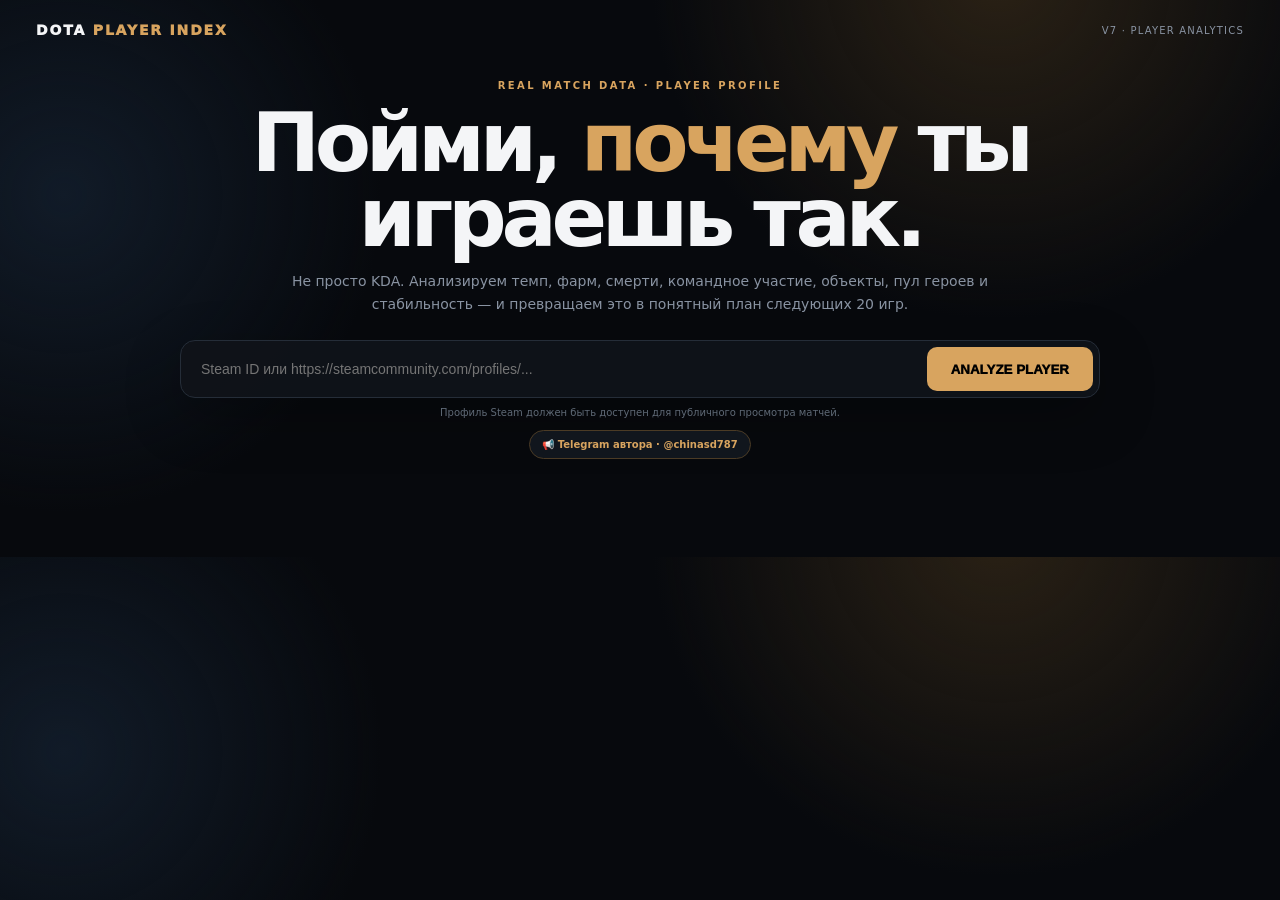
==== index.html @ c7609be4 "Dota Player Index V9" ====
<!doctype html>
<html lang="ru">
<head>
<meta charset="utf-8"><meta name="viewport" content="width=device-width,initial-scale=1">
<title>Dota Player Index — V8</title>
<style>
:root{--bg:#07090d;--panel:#0f1319;--panel2:#151a22;--line:#252d38;--txt:#f4f5f7;--mut:#8993a2;--gold:#d8a45f;--gold2:#8e6a3d;--green:#67d39a;--red:#ef7777;--blue:#7ca7ff;--shadow:0 18px 55px rgba(0,0,0,.28)}
*{box-sizing:border-box}html{scroll-behavior:smooth}body{margin:0;background:radial-gradient(circle at 78% -5%,#2a2115 0,transparent 30%),radial-gradient(circle at 5% 35%,#111b28 0,transparent 25%),var(--bg);color:var(--txt);font:14px Inter,system-ui,-apple-system,Segoe UI,sans-serif}.wrap{max-width:1240px;margin:auto;padding:22px 16px 70px}
header{display:flex;justify-content:space-between;align-items:center;margin-bottom:42px}.logo{font-weight:950;letter-spacing:.13em}.logo span{color:var(--gold)}.topnote{font-size:10px;color:var(--mut);letter-spacing:.12em}
.hero{text-align:center;max-width:920px;margin:0 auto 28px}.ey{color:var(--gold);font-size:10px;font-weight:900;letter-spacing:.24em}.hero h1{font-size:clamp(42px,7vw,82px);line-height:.92;letter-spacing:-.065em;margin:14px 0}.hero p{color:var(--mut);line-height:1.65;max-width:700px;margin:0 auto 24px}.search{display:flex;background:rgba(15,19,25,.94);border:1px solid var(--line);padding:6px;border-radius:15px;box-shadow:var(--shadow)}.search input{flex:1;background:transparent;border:0;outline:0;color:#fff;padding:14px;font-size:14px}.search button{background:var(--gold);border:0;border-radius:10px;font-weight:950;padding:0 24px;cursor:pointer}.hint{text-align:center;color:#5f6976;font-size:10px;margin-top:9px}
#dash{display:none}.profile{display:flex;justify-content:space-between;gap:20px;align-items:flex-end;margin:35px 0 15px}.identity{display:flex;align-items:center;gap:14px}.avatar{width:78px;height:78px;border-radius:16px;object-fit:cover;background:var(--panel2);border:1px solid var(--line)}.name{font-size:34px;font-weight:950;letter-spacing:-.04em}.mut{color:var(--mut)}.profile-side{display:flex;align-items:flex-end;gap:10px}.rankbox,.archbox{background:rgba(15,19,25,.94);border:1px solid var(--line);border-radius:13px;padding:9px 12px}.rankbox{display:flex;align-items:center;gap:9px}.rankIcon{width:44px;height:44px;object-fit:contain}.rankbox small,.archbox small{display:block;color:var(--mut);font-size:9px;letter-spacing:.13em}.rankbox b,.archbox b{display:block;margin-top:3px}.archbox b{color:var(--gold)}
.nav{display:flex;gap:7px;overflow:auto;padding:4px 0 15px;position:sticky;top:0;z-index:10;background:linear-gradient(var(--bg) 70%,transparent)}.nav button{white-space:nowrap;background:var(--panel);border:1px solid var(--line);color:#cbd1d9;border-radius:9px;padding:8px 12px;cursor:pointer}.nav button:hover{border-color:#55462f;color:#fff}
.grid{display:grid;grid-template-columns:1.45fr .85fr;gap:14px}.grid2{display:grid;grid-template-columns:1fr 1fr;gap:14px}.card{background:linear-gradient(145deg,var(--panel),#0b0e13);border:1px solid var(--line);border-radius:15px;padding:19px;box-shadow:0 7px 30px rgba(0,0,0,.12)}.card h2{font-size:13px;margin:0 0 14px;letter-spacing:.03em}.section{margin-top:14px}.pill{display:inline-block;color:var(--gold);background:#211c15;border:1px solid #3a3021;border-radius:99px;padding:6px 9px;font-size:9px;letter-spacing:.12em;margin-bottom:10px}.text{color:#cbd1d9;line-height:1.65;font-size:13px}
.metrics{display:grid;grid-template-columns:1fr 1fr;gap:9px}.metric{background:var(--panel2);border:1px solid #202733;border-radius:11px;padding:12px}.metricExplain{margin-top:8px;padding:8px 9px;background:#0d1218;border:1px solid #202733;border-radius:9px;font-size:9px;color:#aeb7c3;line-height:1.5}.metricExplain b{color:#e6b86a}.metricCompare{margin-top:9px;display:grid;grid-template-columns:repeat(3,1fr);gap:5px}.cmp{background:#10151c;border:1px solid #202733;border-radius:8px;padding:6px 5px;text-align:center}.cmp small{display:block;color:#6f7987;font-size:8px}.cmp b{display:block;font-size:10px;margin-top:2px}.cmp .up{color:var(--green)}.cmp .down{color:var(--red)}.cmp .flat{color:#cbd1d9}.metricHint{font-size:8px;color:#68717e;margin-top:6px;line-height:1.4}.row{display:flex;justify-content:space-between;gap:10px}.score{font-size:20px;font-weight:850}.label{font-size:11px}.bar{height:5px;background:#29313b;margin-top:9px;border-radius:9px;overflow:hidden}.fill{height:100%;background:linear-gradient(90deg,#755a35,var(--gold));border-radius:9px}.delta{font-size:9px;margin-top:6px;color:var(--mut)}
.bigindex{display:flex;align-items:center;gap:18px}.ring{width:112px;height:112px;border-radius:50%;display:grid;place-items:center;background:conic-gradient(var(--gold) var(--deg),#252d37 0)}.ring:after{content:"";width:84px;height:84px;background:var(--panel);border-radius:50%;position:absolute}.ring b{position:relative;z-index:1;font-size:29px}.indexcopy{flex:1}.indexcopy b{font-size:17px}.sub{color:var(--mut);font-size:11px;line-height:1.55;margin-top:5px}
.statline{display:flex;justify-content:space-between;padding:10px 0;border-bottom:1px solid var(--line)}.statline:last-child{border:0}.good{color:var(--green)}.bad{color:var(--red)}
.rec{display:flex;gap:11px;padding:12px 0;border-bottom:1px solid var(--line)}.rec:last-child{border:0}.num{width:25px;height:25px;flex:none;background:#252c35;border-radius:50%;display:grid;place-items:center;color:var(--gold);font-weight:900;font-size:11px}.rec b{font-size:12px}.rec p{margin:4px 0 0;color:var(--mut);font-size:11px;line-height:1.5}.goal{background:#121b18;border:1px solid #234032;border-radius:10px;padding:10px;color:#b8e6cb;font-size:11px;line-height:1.5}
.heroes{display:grid;grid-template-columns:repeat(3,1fr);gap:9px}.heroCard{display:flex;gap:10px;align-items:center}.heroPortrait{width:42px;height:42px;border-radius:8px;object-fit:cover;background:#0c1015;border:1px solid var(--line);flex:none}.heroCard .heroBody{min-width:0;flex:1}.heroCard{background:var(--panel2);border:1px solid var(--line);border-radius:11px;padding:11px}.heroTop{display:flex;justify-content:space-between;gap:8px}.heroCard b{font-size:12px}.heroCard p{margin:5px 0 0;color:var(--mut);font-size:10px}.tag{font-size:8px;color:var(--gold);border:1px solid #4b3b25;border-radius:99px;padding:3px 5px}
.bars{height:145px;display:flex;align-items:end;gap:5px}.b{flex:1;text-align:center}.b i{display:block;max-width:34px;margin:auto;border-radius:4px 4px 0 0}.b span{font-size:8px;color:#68717e}.wl{font-size:11px;color:var(--mut);margin-bottom:8px}.legend{display:flex;gap:12px;font-size:9px;color:var(--mut)}.dot{display:inline-block;width:7px;height:7px;border-radius:50%;margin-right:4px}.win{background:var(--green)}.loss{background:var(--red)}
.tablewrap{overflow:auto}.table{width:100%;border-collapse:collapse;font-size:11px}.table th,.table td{padding:10px 8px;border-bottom:1px solid var(--line);text-align:left;white-space:nowrap}.table th{color:var(--mut);font-size:9px;letter-spacing:.08em}.minihero{width:34px;height:34px;border-radius:7px;object-fit:cover;vertical-align:middle;margin-right:7px;border:1px solid var(--line);background:#0c1015}.resultW{color:var(--green);font-weight:800}.resultL{color:var(--red);font-weight:800}
.timeline{display:flex;gap:9px;overflow:auto;padding-bottom:5px}.snapshot{min-width:180px;background:var(--panel2);border:1px solid var(--line);border-radius:11px;padding:11px}.snapshot b{font-size:13px}.snapshot p{margin:5px 0;color:var(--mut);font-size:10px}.share{display:flex;gap:9px;flex-wrap:wrap}.share button{background:var(--panel2);border:1px solid var(--line);color:#fff;border-radius:9px;padding:10px 13px;cursor:pointer}.status{text-align:center;color:var(--mut);padding:22px}.error{color:var(--red)}.potential{display:flex;align-items:center;justify-content:space-between;gap:15px;background:linear-gradient(135deg,#17140f,#11151b);border:1px solid #3a3021;border-radius:12px;padding:14px}.potential b{font-size:20px}.potential .potMain{color:var(--gold)}.potential p{margin:4px 0 0;color:var(--mut);font-size:10px;line-height:1.45}.rolebadge{display:inline-flex;align-items:center;gap:6px;margin-top:8px;padding:5px 8px;border:1px solid var(--line);border-radius:999px;background:#11161d;color:#cbd1d9;font-size:9px}.rolebadge b{color:var(--gold)}.percentile{font-size:9px;color:#9aa4b2;margin-top:4px}.metricCompare .cmp{min-height:38px}.axisWhy{margin-top:7px;font-size:9px;color:#778290;line-height:1.45}.potentialGrid{display:grid;grid-template-columns:1.2fr .8fr;gap:10px}.nextlevel{background:var(--panel2);border:1px solid var(--line);border-radius:12px;padding:14px}.nextlevel h3{margin:0 0 8px;font-size:11px}.nextlevel .nl{display:flex;justify-content:space-between;padding:6px 0;border-bottom:1px solid #202733;font-size:10px}.nextlevel .nl:last-child{border-bottom:0}.confidenceBox{display:flex;align-items:center;gap:8px;margin-top:8px}.confidenceBar{height:5px;flex:1;background:#29313b;border-radius:8px;overflow:hidden}.confidenceBar i{display:block;height:100%;background:var(--gold)}.telegramStart{display:inline-flex;margin-top:12px;color:var(--gold);text-decoration:none;font-size:10px;font-weight:800;padding:8px 12px;border:1px solid #4b3b25;border-radius:999px;background:#11161d}.telegramStart:hover{text-decoration:underline}.roleSwitch{display:flex;gap:6px;flex-wrap:wrap;margin-top:8px}.roleSwitch button{background:#11161d;border:1px solid var(--line);color:#9aa4b2;border-radius:999px;padding:5px 9px;font-size:9px;cursor:pointer}.roleSwitch button.active{color:var(--gold);border-color:#6b532e}.heroMode{display:flex;gap:6px;flex-wrap:wrap;margin-top:9px}.heroMode button{background:#11161d;border:1px solid var(--line);color:#9aa4b2;border-radius:999px;padding:6px 10px;font-size:9px;cursor:pointer}.heroMode button.active{color:var(--gold);border-color:#6b532e}.creator{text-align:center;margin:28px 0 0;color:#626d7b;font-size:10px}.creator a{color:var(--gold);text-decoration:none}.creator a:hover{text-decoration:underline}.note{font-size:9px;color:#66717e;line-height:1.55;margin-top:10px}.source{font-size:9px;color:#5d6875}.hidden{display:none!important}@media(max-width:700px){.potentialGrid{grid-template-columns:1fr}}
@media(max-width:900px){.grid,.grid2{grid-template-columns:1fr}.profile{align-items:flex-start;flex-direction:column}.profile-side{align-items:flex-start}.archbox{margin-top:0}}@media(max-width:560px){.metrics{grid-template-columns:1fr}.heroes{grid-template-columns:1fr 1fr}.search{flex-direction:column}.search button{height:45px}.name{font-size:27px}.avatar{width:64px;height:64px}.profile-side{width:100%;flex-wrap:wrap}.rankbox,.archbox{flex:1}.nav{position:relative}}
</style>
</head>
<body>
<div class="wrap">
<header><div class="logo">DOTA <span>PLAYER INDEX</span></div><div class="topnote">V7 · PLAYER ANALYTICS</div></header>
<section class="hero" id="landing"><div class="ey">REAL MATCH DATA · PLAYER PROFILE</div><h1>Пойми, <span style="color:var(--gold)">почему</span> ты играешь так.</h1><p>Не просто KDA. Анализируем темп, фарм, смерти, командное участие, объекты, пул героев и стабильность — и превращаем это в понятный план следующих 20 игр.</p><div class="search"><input id="steamInput" placeholder="Steam ID или https://steamcommunity.com/profiles/..." autocomplete="off"><button id="analyze">ANALYZE PLAYER</button></div><div class="hint">Профиль Steam должен быть доступен для публичного просмотра матчей.</div><a class="telegramStart" href="https://t.me/chinasd787" target="_blank" rel="noopener">📢 Telegram автора · @chinasd787</a></section>
<div id="status" class="status hidden"></div>
<section id="dash">
<div class="profile"><div class="identity"><img id="avatar" class="avatar"><div><div id="name" class="name">—</div><div id="meta" class="mut">—</div><div id="roleBadge" class="rolebadge"></div><div id="roleSwitch" class="roleSwitch hidden"></div></div></div><div class="profile-side"><div class="rankbox"><img id="rankIcon" class="rankIcon"><div><small>RANK</small><b id="rankName">—</b></div></div><div class="archbox"><small>АРХЕТИП</small><b id="arch">—</b></div></div></div>
<div class="nav"><button data-go="overview">Обзор</button><button data-go="performance">Показатели</button><button data-go="heroes">Герои</button><button data-go="matches">Матчи</button><button data-go="training">Тренировка</button><button data-go="history">История</button><button data-go="share">Share card</button></div>
<div id="overview" class="section grid"><div class="card"><h2>PLAYER INDEX</h2><div class="bigindex"><div id="ring" class="ring" style="--deg:0deg"><b id="indexScore">—</b></div><div class="indexcopy"><b id="indexTitle">Анализируем профиль…</b><div id="indexSub" class="sub">—</div></div></div><div class="note">Player Index — наш аналитический индекс, а не официальный MMR. Он рассчитывается из наблюдаемых игровых показателей и уверенности выборки.</div></div><div class="card"><h2>ГЛАВНЫЙ ВЫВОД</h2><div id="mainInsight" class="text">—</div><div class="goal" id="goal" style="margin-top:12px">—</div></div></div>
<div class="section card"><h2>ПОЧЕМУ ТЫ ПРОИГРЫВАЕШЬ</h2><div id="lossAnalysis" class="text">—</div><div class="note">Это поиск повторяющихся различий между твоими победами и поражениями по доступным данным матчей. Это не доказательство причины поражения.</div></div><div class="section grid2"><div class="card"><h2>СИЛЬНЫЕ СТОРОНЫ</h2><div id="strengths" class="text">—</div></div><div class="card"><h2>ЗОНЫ РОСТА</h2><div id="weaknesses" class="text">—</div></div></div>
<div id="performance" class="section card">
<h2>PLAYER INDEX · 10 ОСЕЙ</h2>
<div id="metrics" class="metrics"></div>
<div class="note">Сравнение ниже показывает ориентир относительно выборки игроков: <b>текущий ранг</b>, <b>на один ранг выше</b> и <b>на два ранга выше</b>. Это модельная benchmark-оценка, а не официальная статистика Valve. Мы не выдаём её за точный процентиль, пока не накоплена собственная большая база матчей.</div>
</div>
<div class="section card">
<h2>ПОТЕНЦИАЛ РОСТА РЕЙТИНГА</h2>
<div class="potentialGrid">
<div id="potential" class="potential"><div><b id="potentialLevel" class="potMain">—</b><p id="potentialText">—</p><div class="confidenceBox"><span class="source">уверенность</span><div class="confidenceBar"><i id="potentialConfidence" style="width:0%"></i></div><span id="potentialConfidenceText" class="source">—</span></div></div><div id="potentialDelta" class="score">—</div></div>
<div id="nextLevel" class="nextlevel"><h3>ЧТО НУЖНО ДО СЛЕДУЮЩЕГО УРОВНЯ</h3><div id="nextLevelRows"></div></div>
</div>
<div class="note">Это не прогноз будущего MMR. Это оценка запаса для улучшения по текущим игровым ошибкам: что может измениться, если закрыть главные зоны роста.</div>
</div>
<div class="section grid2"><div class="card"><h2>ПОСЛЕДНИЕ 10 ИГР</h2><div id="wltext" class="wl">—</div><div id="results" class="bars"></div><div class="legend"><span><i class="dot win"></i>WIN</span><span><i class="dot loss"></i>LOSS</span></div></div><div class="card"><h2>ФОРМА</h2><div id="formStats"></div></div></div>
<div id="heroes" class="section card"><h2>ГЕРОИ · ПУЛ И СТИЛЬ</h2><div id="heroCards" class="heroes"></div><div class="card" style="margin-top:12px;background:#11161d"><h3 style="margin:0 0 6px;font-size:13px">🔥 ГЕРОИ ДЛЯ ТВОЕЙ РОЛИ В ЭТОМ ПАТЧЕ</h3><div id="patchInfo" class="note">Загрузка текущей статистики…</div><div class="heroMode"><button id="heroModeMeta" class="active">🔥 Мета</button><button id="heroModeMine">🎮 Мои герои</button></div><div id="recommendedHeroes" class="heroes" style="margin-top:10px"></div></div><div class="note">Hero score учитывает количество игр, winrate и объём выборки. 1–2 игры не объявляются «лучшим героем».</div></div>
<div id="realBenchmark" class="section card"><h2>📊 РЕАЛЬНЫЙ BENCHMARK · OPEN DOTA</h2><div id="benchmarkStatus" class="note">Загрузка hero-specific benchmark…</div><div id="benchmarkCards" class="metrics" style="margin-top:10px"></div><div class="note">Здесь используются реальные percentile-данные OpenDota для конкретных героев. Это не общий percentile игрока по рангу: OpenDota публикует benchmark по герою, поэтому мы не смешиваем эти данные с модельным benchmark осей.</div></div>
<div id="matches" class="section card"><h2>ПОСЛЕДНИЕ МАТЧИ</h2><div class="tablewrap"><table class="table"><thead><tr><th>РЕЗУЛЬТАТ</th><th>ГЕРОЙ</th><th>K/D/A</th><th>GPM</th><th>XPM</th><th>LH</th><th>DMG</th><th>ВРЕМЯ</th></tr></thead><tbody id="matchRows"></tbody></table></div></div>
<div id="training" class="section grid2"><div class="card"><h2>ЧТО ТРЕНИРОВАТЬ · СЛЕДУЮЩИЕ 20 ИГР</h2><div id="recs"></div></div><div class="card"><h2>20-GAME MISSION</h2><div id="mission" class="text">—</div><div class="goal" id="missionGoal" style="margin-top:12px">—</div></div></div>
<div id="history" class="section card"><h2>ИСТОРИЯ АНАЛИЗОВ НА ЭТОМ УСТРОЙСТВЕ</h2><div id="timeline" class="timeline"></div><div class="note">История хранится локально в браузере. Это MVP-версия прогресса; полноценная синхронизация между устройствами появится после подключения backend.</div></div>
<div id="share" class="section card"><h2>SHARE CARD</h2><div id="shareText" class="text">—</div><div class="share"><button id="copyBtn">Скопировать результат</button><button id="copyLinkBtn">Скопировать ссылку</button></div></div>
<div class="note" style="margin-top:18px">Источник игровых данных: OpenDota API. API предоставляет профиль игрока, матчи, героев, totals, win/loss, rankings, peers и другие аналитические endpoints. citeturn0search0turn0search4</div>
</section>
</div>
<script>
const API='https://api.opendota.com/api';
const $=id=>document.getElementById(id);
let STATE=null;
const esc=s=>String(s??'').replace(/[&<>"']/g,m=>({'&':'&amp;','<':'&lt;','>':'&gt;','"':'&quot;',"'":'&#039;'}[m]));
function idOf(input){const raw=String(input||'').trim();if(!raw)throw Error('Вставь Steam ID или ссылку на Steam-профиль.');const pm=raw.match(/steamcommunity\.com\/profiles\/(\d+)/i);const vm=raw.match(/steamcommunity\.com\/id\/([^/?#]+)/i);let v=pm?.[1]||raw.match(/(?:^|\D)(7656119\d{10})(?:\D|$)/)?.[1];if(!v&&vm)throw Error('Ссылки /id/username пока не резолвятся. Используй /profiles/7656119...');if(!v){const d=raw.replace(/\D/g,'');if(!d)throw Error('Steam ID не найден.');v=d}let n=BigInt(v),base=76561197960265728n;if(n>=base)n-=base;if(n<=0n||n>4294967295n)throw Error('Некорректный Steam ID.');return Number(n)}
async function get(path){const r=await fetch(API+path);if(!r.ok)throw Error('OpenDota HTTP '+r.status);return r.json()}
function isWin(m){return (Number(m.player_slot||0)<128)===Boolean(m.radiant_win)}
function rankInfo(t){
 const n=Number(t||0);if(!n)return {name:'Не определён',icon:''};
 const medal=Math.min(8,Math.floor(n/10)),stars=n%10;
 const names=['','Herald','Guardian','Crusader','Archon','Legend','Ancient','Divine','Immortal'];
 const name=(names[medal]||'Unknown')+(medal<8&&stars?' '+stars:'');
 const palette=['#666','#8e8e8e','#4aa3df','#8d69d1','#e0a34a','#b8b8b8','#75a6d6','#d86b45','#f0c66d'];
 const c=palette[medal]||'#d8a45f';
 const svg=`<svg xmlns="http://www.w3.org/2000/svg" viewBox="0 0 80 80"><defs><linearGradient id="g" x1="0" y1="0" x2="1" y2="1"><stop stop-color="${c}"/><stop offset="1" stop-color="#222"/></linearGradient></defs><path d="M40 4 69 16v25c0 18-12 29-29 35C23 70 11 59 11 41V16L40 4Z" fill="url(#g)" stroke="#eee" stroke-opacity=".28" stroke-width="2"/><path d="M40 15 58 23v17c0 11-7 19-18 24-11-5-18-13-18-24V23l18-8Z" fill="#111923" fill-opacity=".55"/><path d="M28 35h24M40 23v25" stroke="#fff" stroke-opacity=".55" stroke-width="3" stroke-linecap="round"/></svg>`;
 return {name,icon:'data:image/svg+xml;charset=UTF-8,'+encodeURIComponent(svg)};
}
const avg=(a,k)=>{const v=a.map(x=>Number(x[k])).filter(Number.isFinite);return v.length?v.reduce((s,x)=>s+x,0)/v.length:null};
const med=(a,k)=>{const v=a.map(x=>Number(x[k])).filter(Number.isFinite).sort((x,y)=>x-y);if(!v.length)return null;return v[Math.floor(v.length/2)]};
const clamp=(x,a=0,b=100)=>Math.max(a,Math.min(b,x));
function pctRank(v,lo,hi){if(v==null)return 50;return clamp((v-lo)/(hi-lo)*100)}
function dominantRole(m){
 const roles=m.map(x=>Number(x.lane_role)).filter(x=>x>=1&&x<=4);
 if(!roles.length)return {id:0,name:'Роль не определена'};
 const c={1:0,2:0,3:0,4:0};roles.forEach(x=>c[x]++);
 const id=Object.keys(c).sort((a,b)=>c[b]-c[a])[0];
 const names={1:'Carry / Safe lane',2:'Mid',3:'Offlane',4:'Support'};
 return {id:Number(id),name:names[id]||'Hybrid'};
}
function roleWeights(role){
 const w={
  1:{farming:1.35,economy:1.2,scaling:1.25,survival:1.05,mechanics:1.0,aggression:.85,teamfight:.85,map:.85,objectives:.95,consistency:1},
  2:{farming:1.05,economy:1.05,scaling:1, survival:1,mechanics:1.2,aggression:1.2,teamfight:1,map:1.15,objectives:1.05,consistency:1},
  3:{farming:.9,economy:.9,scaling:.85,survival:1.15,mechanics:1,aggression:1.05,teamfight:1.2,map:1.15,objectives:1.2,consistency:1},
  4:{farming:.65,economy:.7,scaling:.65,survival:1.0,mechanics:1.05,aggression:.95,teamfight:1.25,map:1.3,objectives:1.15,consistency:1.05}
 };
 return w[role]||w[1];
}
function metricData(m){
 const n=Math.max(1,m.length), role=dominantRole(m);
 const av=k=>avg(m,k), lh=av('last_hits'), g=av('gold_per_min'), x=av('xp_per_min');
 const k=av('kills'),d=av('deaths'),a=av('assists'),hd=av('hero_damage'),td=av('tower_damage'),tf=av('teamfight_participation');
 const obs=av('obs_placed'),sen=av('sen_placed'),dur=av('duration');
 const kda=clamp(((k+a)/(d+1))*18,0,100);
 const farming=clamp(pctRank(lh,50,420)*.42+pctRank(g,280,750)*.38+pctRank(x,300,850)*.20);
 const mechanics=clamp(pctRank(kda,15,55)*.45+pctRank(hd,5000,50000)*.35+pctRank(tf,0.25,.75)*.20);
 const survival=clamp(pctRank(1/(d+1),.08,.5)*.55+pctRank(g,280,750)*.10+pctRank(x,300,850)*.10+pctRank(tf,0.2,.75)*.25);
 const aggression=clamp(pctRank(k+a/2,2,18)*.55+pctRank(hd,5000,50000)*.25+pctRank(tf,.25,.8)*.20);
 const teamfight=clamp(pctRank(tf,.2,.8)*.55+pctRank(a,2,20)*.20+pctRank(hd,5000,50000)*.15+pctRank(k,1,12)*.10);
 const map=clamp(pctRank(a,2,20)*.28+pctRank(tf,.2,.8)*.22+pctRank(obs,0,12)*.18+pctRank(sen,0,8)*.12+pctRank(td,0,6000)*.20);
 const objectives=clamp(pctRank(td,500,8000)*.70+pctRank(tf,.2,.8)*.10+pctRank(a,4,18)*.20);
 const consistency=clamp(100-Math.min(55,std(m,'kills')*4)-Math.min(40,std(m,'deaths')*4)-Math.min(25,std(m,'gold_per_min')/25),0,100);
 const economy=clamp(pctRank(g,300,750)*.70+pctRank(x,350,850)*.30);
 const scaling=clamp(pctRank(lh,80,400)*.40+pctRank(x,350,850)*.25+pctRank(g,300,750)*.35);
 return {farming,mechanics,survival,aggression,teamfight,map,objectives,consistency,economy,scaling,kda,role,raw:{d,k,a,lh,g,x,hd,td,tf,obs,sen,dur,n}};
}
function std(a,k){const v=a.map(x=>Number(x[k])).filter(Number.isFinite);if(v.length<2)return 0;const av=v.reduce((s,x)=>s+x,0)/v.length;return Math.sqrt(v.reduce((s,x)=>s+(x-av)**2,0)/(v.length-1))}
function confidence(n){return n>=50?1:n>=30?.9:n>=20?.8:n>=10?.65:.45}
function analyze(m){
 const q=metricData(m),c=confidence(m.length),keys=['farming','mechanics','survival','aggression','teamfight','map','objectives','consistency','economy','scaling'];
 const weights=roleWeights(q.role.id);let sum=0,ws=0;
 for(const key of keys){sum+=q[key]*weights[key];ws+=weights[key]}
 const base=sum/ws,index=Math.round(clamp(base*.92+q.kda*.08));
 let arch='Hybrid Player';
 if(q.role.id===1&&q.farming>=72&&q.survival>=68&&q.scaling>=65)arch='Farming Carry';
 else if((q.role.id===2||q.role.id===3)&&q.aggression>=72&&q.teamfight>=65)arch='Tempo / Aggressive';
 else if(q.map>=68&&q.objectives>=65)arch='Map Controller';
 else if(q.teamfight>=73)arch='Teamfight Player';
 else if(q.survival>=78&&q.aggression<55)arch='Defensive Player';
 const sorted=[...keys].sort((a,b)=>q[b]-q[a]),weak=[...keys].sort((a,b)=>q[a]-q[b]);
 return {...q,index,arch,top:sorted.slice(0,3),low:weak.slice(0,4),confidence:c};
}
function heroNameMap(stats){const x={};for(const h of stats||[])x[h.id]=h.localized_name;return x}
function heroImageMap(stats){const x={};for(const h of stats||[]){let u=h.img||h.icon||'';if(u&&!/^https?:/i.test(u))u='https://cdn.cloudflare.steamstatic.com'+u;x[h.id]=u}return x}

function heroAnalysis(h){return (h||[]).map(x=>({...x,games:Number(x.games||0),wins:Number(x.win||0),wr:x.games?x.win/x.games*100:0,confidence:x.games>=30?'HIGH':x.games>=10?'MED':'LOW'})).sort((a,b)=>b.games-a.games)}
function formatMin(s){const n=Math.round((s||0)/60);return Math.floor(n/60)+':'+String(n%60).padStart(2,'0')}
function pct(v){return Number.isFinite(v)?v.toFixed(1)+'%':'—'}

const AXIS_LABELS={farming:'Фарм',mechanics:'Механика',survival:'Выживаемость',aggression:'Агрессия',teamfight:'Командные драки',map:'Влияние на карту',objectives:'Объекты',consistency:'Стабильность',economy:'Экономика',scaling:'Скейлинг'};
function rankMedal(t){const n=Number(t||0);return Math.max(1,Math.min(8,Math.floor(n/10)||1))}
function rankBandLabel(m){return m>=8?'Immortal':AXIS_LABELS[m]||(['','Herald','Guardian','Crusader','Archon','Legend','Ancient','Divine','Immortal'][m]||'Rank')}
function benchmarkForAxis(axis,q,rankTier){
 const r=rankMedal(rankTier), role=q.role?.id||1;
 const roleAdj={
  1:{farming:6,economy:5,scaling:6,survival:2,mechanics:0,aggression:-2,teamfight:-2,map:-1,objectives:0,consistency:1},
  2:{farming:1,economy:1,scaling:0,survival:0,mechanics:5,aggression:5,teamfight:2,map:4,objectives:2,consistency:1},
  3:{farming:-1,economy:-1,scaling:-2,survival:4,mechanics:1,aggression:2,teamfight:5,map:4,objectives:5,consistency:2},
  4:{farming:-5,economy:-5,scaling:-5,survival:1,mechanics:2,aggression:0,teamfight:6,map:7,objectives:5,consistency:3}
 }[role]||{};
 const base={farming:56,mechanics:55,survival:59,aggression:54,teamfight:57,map:55,objectives:54,consistency:61,economy:56,scaling:58}[axis]+(roleAdj[axis]||0);
 const slope={farming:4.1,mechanics:4.0,survival:3.5,aggression:3.7,teamfight:3.9,map:4.0,objectives:3.7,consistency:3.0,economy:3.9,scaling:3.8}[axis];
 const same=clamp(base+(r-1)*slope,25,92),higher1=clamp(same+slope*.95,25,97),higher2=clamp(higher1+slope*.82,25,99);
 return {same,higher1,higher2};
}
function percentileModel(v,b){return Math.round(clamp(50+(v-b)*3.2,2,98))}
function cmpText(v,b){const d=v-b;if(d>=8)return `<span class="up">+${Math.round(d)}</span>`;if(d<=-8)return `<span class="down">${Math.round(d)}</span>`;return `<span class="flat">${d>=0?'+':''}${Math.round(d)}</span>`}
function renderMetrics(q,rankTier){
 const explain={
  farming:['Фарм','Сколько ресурсов ты получаешь: крипы, GPM и XP.','Больше = быстрее получаешь золото и уровни.'],
  mechanics:['Механика','Насколько хорошо ты реализуешь героя: убийства, урон и участие в драках.','Больше = лучше реализуешь возможности героя.'],
  survival:['Выживаемость','Как часто ты сохраняешь жизнь и своё преимущество.','Больше = меньше лишних смертей.'],
  aggression:['Агрессия','Насколько активно ты создаёшь давление на врага.','Больше = чаще создаёшь опасные для соперника моменты.'],
  teamfight:['Командные драки','Насколько полезен ты в ключевых драках команды.','Больше = чаще влияешь на исход важных драк.'],
  map:['Влияние на карту','Насколько ты помогаешь команде за пределами своей линии.','Больше = больше полезных действий по карте.'],
  objectives:['Объекты','Насколько ты превращаешь преимущество в вышки и другие цели.','Больше = лучше конвертируешь драки в результат.'],
  consistency:['Стабильность','Насколько одинаково хорошо ты играешь от матча к матчу.','Больше = меньше сильных провалов.'],
  economy:['Экономика','Насколько эффективно ты превращаешь время в золото и XP.','Больше = быстрее достигаешь нужных предметов и уровней.'],
  scaling:['Поздняя игра','Насколько хорошо твой стиль сохраняет ценность по ходу матча.','Больше = сильнее используешь длинную игру.']
 };
 const html=Object.entries(AXIS_LABELS).map(([key,label])=>{
  const b=benchmarkForAxis(key,q,rankTier),v=Math.round(q[key]);
  const p0=percentileModel(v,b.same);
  const [title,meaning,good]=explain[key];
  const diff=Math.round(v-b.same);
  const verdict=diff>=8?'выше ориентира твоего ранга':diff<=-8?'ниже ориентира твоего ранга':'примерно на уровне ориентира твоего ранга';
  return `<div class="metric"><div class="row"><span class="label">${title}</span><b class="score">${v}</b></div><div class="bar"><div class="fill" style="width:${v}%"></div></div><div class="metricExplain"><b>Что это:</b> ${meaning}<br><b>Твой результат:</b> ${good} Сейчас ты ${verdict} (${diff>=0?'+':''}${diff}).</div><div class="metricCompare"><div class="cmp"><small>ТЫ</small><b>${v}/100</b></div><div class="cmp"><small>ТВОЙ РАНГ</small><b>${cmpText(v,b.same)}</b></div><div class="cmp"><small>МОДЕЛЬНЫЙ %</small><b>~${p0}</b></div></div><div class="axisWhy">Расчёт учитывает твою роль: <b>${esc(q.role?.name||'роль выбрана вручную')}</b>. Сравнение ранга пока модельное.</div></div>`;
 }).join('');
 $('metrics').innerHTML=html;
}

function insight(q){
 const labels={farming:'фарма',mechanics:'механики',survival:'выживаемости',aggression:'агрессии',teamfight:'командного участия',map:'влияния на карту',objectives:'объектов',consistency:'стабильности',economy:'экономики',scaling:'скейлинга'};
 const lo=q.low[0],hi=q.top[0];
 if(q.farming-q.map>18)return 'Ты хорошо превращаешь время в фарм, но часть экономического преимущества не конвертируется во влияние на карту. Главный рычаг — быстрее переводить ресурс в действие.';
 if(q.objectives<45)return 'После выигранных моментов не хватает конвертации в объекты. Следующий шаг — связывать убийства и выигранные драки с вышками, Рошаном, виженом или безопасной территорией.';
 if(q.survival<45)return 'Главный ограничитель — смерти. Для твоей роли особенно важно заранее видеть опасную зону и сохранять ресурс после полученного преимущества.';
 if(q.teamfight<45)return 'Ты можешь создавать ресурс, но мало участвуешь в ключевых командных эпизодах. Отслеживай TP, smoke, ультимейты и тайминги предметов.';
 return `Твоя самая заметная сторона сейчас — ${labels[hi]} (${Math.round(q[hi])}). Главная зона роста — ${labels[lo]} (${Math.round(q[lo])}). Для роли ${q.role.name} именно она сильнее всего тянет общий профиль вниз.`;
}

function renderPotential(q,rankTier){
 const weak=q.low.slice(0,3),avgWeak=weak.reduce((a,b)=>a+q[b],0)/Math.max(1,weak.length);
 const headroom=Math.max(0,Math.round((100-avgWeak)*.42+Math.max(0,70-q.index)*.18));
 let level='Низкий',tone='Основной резерв уже относительно небольшой: важнее закрепить сильные стороны.';
 if(headroom>=20){level='Средний';tone='Есть заметный запас: закрытие 2–3 системных ошибок должно заметно поднять игровой профиль.'}
 if(headroom>=32){level='Высокий';tone='Есть большой запас: несколько слабых зон сейчас одновременно ограничивают профиль.'}
 const next=Math.min(100,Math.round(q.index+headroom));
 $('potentialLevel').textContent=level;$('potentialDelta').textContent=`+${headroom} Index`;
 $('potentialText').textContent=`${tone} Модельный сценарий: ${q.index} → около ${next}. Это не прогноз конкретного MMR.`;
 $('potentialConfidence').style.width=Math.round(q.confidence*100)+'%';$('potentialConfidenceText').textContent=Math.round(q.confidence*100)+'%';
 const order=weak.slice(0,3).map(k=>({k,v:Math.round(q[k]),b:Math.round(benchmarkForAxis(k,q,rankTier).higher1)}));
 $('nextLevelRows').innerHTML=order.map(x=>`<div class="nl"><span>${AXIS_LABELS[x.k]}</span><b>${x.v} → ${x.b}+</b></div>`).join('');
}

function heroRoleMatch(hero,role){
 const roles=hero.roles||[];
 if(role===1)return roles.includes('Carry');
 if(role===2)return roles.includes('Carry')||roles.includes('Nuker')||roles.includes('Escape');
 if(role===3)return roles.includes('Durable')||roles.includes('Initiator')||roles.includes('Disabler');
 if(role===4)return roles.includes('Support')||roles.includes('Disabler')||roles.includes('Nuker');
 return true;
}
function rankHeroWR(hero,rankTier){
 const medal=rankMedal(rankTier), pick=Number(hero[`${medal}_pick`]||0), win=Number(hero[`${medal}_win`]||0);
 return {pick,win,wr:pick?win/pick*100:null};
}
async function loadRealHeroBenchmarks(heroIds, personal){
 const ids=[...new Set(heroIds.map(Number).filter(Boolean))].slice(0,6);
 const out=[];
 for(const id of ids){
   try{const b=await get(`/benchmarks?hero_id=${id}`);out.push({hero_id:id,b});}catch(e){/* one hero benchmark can fail without breaking the whole report */}
 }
 const byHero=new Map((personal||[]).map(x=>[Number(x.hero_id),x]));
 $('benchmarkStatus').textContent=out.length?`Реальные данные OpenDota · ${out.length} героев · percentile по конкретному герою.`:'OpenDota не вернул benchmark для выбранных героев.';
 const metricMap=[['gold_per_min','GPM'],['xp_per_min','XPM'],['last_hits_per_min','LH/min'],['hero_damage_per_min','Hero dmg/min'],['tower_damage','Tower dmg']];
 const cards=[];
 for(const row of out){
   const result=row.b?.result||{}; const personalRow=byHero.get(row.hero_id); const heroName=STATE?.names?.[row.hero_id]||`Hero ${row.hero_id}`;
   const vals=[];
   for(const [key,label] of metricMap){
     const arr=Array.isArray(result[key])?result[key]:[]; if(!arr.length) continue;
     const med=arr.find(x=>Number(x.percentile)===0.5)||arr.find(x=>Math.abs(Number(x.percentile)-0.5)<0.001);
     const p75=arr.find(x=>Math.abs(Number(x.percentile)-0.75)<0.001);
     const p90=arr.find(x=>Math.abs(Number(x.percentile)-0.9)<0.001);
     const v=med?.value ?? arr[Math.floor(arr.length/2)]?.value;
     if(v!=null) vals.push(`<div class="cmp"><small>${label}</small><b>${Math.round(Number(v))}</b><span class="percentile">P50${p75?` · P75 ${Math.round(Number(p75.value))}`:''}${p90?` · P90 ${Math.round(Number(p90.value))}`:''}</span></div>`);
   }
   cards.push(`<div class="metric"><div class="row"><span class="label"><b>${esc(heroName)}</b></span><span class="tag">${personalRow?.games||0} твоих игр</span></div><div class="metricCompare" style="grid-template-columns:repeat(2,1fr);margin-top:10px">${vals.join('')}</div></div>`);
 }
 $('benchmarkCards').innerHTML=cards.join('')||'<div class="note">Недостаточно benchmark-данных.</div>';
}

function renderRecommendedHeroes(hs, personal, role, rankTier, patchName, mode='meta'){
 const personalMap={};for(const x of personal||[])personalMap[x.hero_id]=x;
 let candidates=(hs||[]).filter(h=>heroRoleMatch(h,role)).map(h=>{const r=rankHeroWR(h,rankTier),mine=personalMap[h.id];const mg=mine?Number(mine.games||0):0,mwr=mg?Number(mine.win||0)/mg*100:null;const sample=Math.min(1,Math.log10(Math.max(10,r.pick))/4);const score=(r.wr??50)*.82+(mwr??50)*.08+sample*10;return {...h,...r,mwr,mg,score}}).filter(x=>x.pick>=30&&x.wr!=null);
 if(mode==='mine') candidates=candidates.filter(x=>x.mg>0).sort((a,b)=>b.mwr-a.mwr||b.mg-a.mg).slice(0,6);
 else candidates=candidates.sort((a,b)=>b.score-a.score).slice(0,8);
 $('patchInfo').textContent=`${patchName||'Текущий патч'} · OpenDota heroStats · роль ${({1:'Carry',2:'Mid',3:'Offlane',4:'Support'})[role]||'—'} · ${mode==='mine'?'твоя выборка':'вся доступная мета-выборка'}.`;
 $('recommendedHeroes').innerHTML=candidates.map(x=>`<div class="heroCard"><img class="heroPortrait" src="${STATE.images[x.id]||''}" onerror="this.style.visibility='hidden'" alt=""><div class="heroBody"><div class="heroTop"><b>${esc(x.localized_name)}</b><span class="tag">${mode==='mine'&&x.mwr!=null?`Твой WR ${x.mwr.toFixed(1)}%`:`${x.wr.toFixed(1)}% WR`}</span></div><p>${Number(x.pick).toLocaleString('ru-RU')} игр в этом ранге · ${x.mg?`у тебя ${x.mg} игр`:'ты ещё не играл на нём'}</p></div></div>`).join('')||`<div class="note">${mode==='mine'?'У тебя пока нет достаточной выборки героев на этой роли. Переключись на «🔥 Мета».':'Для этой роли API пока не вернул достаточную выборку.'}</div>`;
 const meta=$('heroModeMeta'),mine=$('heroModeMine');if(meta&&mine){meta.classList.toggle('active',mode==='meta');mine.classList.toggle('active',mode==='mine');meta.onclick=()=>renderRecommendedHeroes(hs,personal,role,rankTier,patchName,'meta');mine.onclick=()=>renderRecommendedHeroes(hs,personal,role,rankTier,patchName,'mine');}
}

function recommendations(q){const arr=[];if(q.survival<60)arr.push(['Снизить повторные смерти','Перед каждым опасным заходом задай два вопроса: где 5 врагов и какой у меня путь отхода? Цель — уменьшить среднее число смертей, не просто играть пассивнее.']);if(q.objectives<60||q.map<60)arr.push(['Конвертировать преимущество','После выигранной драки выбери один объект: tower, Roshan, vision или безопасная зона фарма. Не возвращайся автоматически в лес.']);if(q.teamfight<60)arr.push(['Увеличить полезное участие','На следующих 20 играх отмечай 3–4 ключевых драки и проверяй: был ли ты рядом в момент, когда команда реально могла получить преимущество?']);if(q.farming<60)arr.push(['Поднять качество фарма','Следи не только за LH, но и за тем, сколько времени ты тратишь на пустые перемещения. Цель — больше золота без увеличения риска.']);if(q.consistency<60)arr.push(['Убрать крайние игры','После плохого старта не меняй стиль на авантюрный. Сохраняй одинаковый план по ресурсам и таймингам.']);if(q.aggression<60)arr.push(['Создавать давление','Ищи моменты, когда твой герой сильнее по уровню/ультимейту/предмету. Агрессия должна иметь конкретную причину.']);if(q.scaling<60)arr.push(['Играть вокруг power spike','Заранее назови следующий предмет/уровень, после которого меняется твоя задача, и планируй действие вокруг него.']);return arr.slice(0,4)}
function saveSnapshot(s){const key='dpi_history_v6';let a=[];try{a=JSON.parse(localStorage.getItem(key)||'[]')}catch{};a.unshift(s);a=a.slice(0,12);localStorage.setItem(key,JSON.stringify(a));return a}
function renderHistory(){let a=[];try{a=JSON.parse(localStorage.getItem('dpi_history_v6')||'[]')}catch{};if(!a.length){$('timeline').innerHTML='<div class="mut">Пока нет сохранённых анализов.</div>';return} $('timeline').innerHTML=a.map(x=>`<div class="snapshot"><b>${esc(x.name)}</b><p>${new Date(x.date).toLocaleString('ru-RU',{day:'2-digit',month:'2-digit',hour:'2-digit',minute:'2-digit'})}</p><strong>Index ${x.index}</strong><p>${esc(x.arch)} · ${x.games} игр</p></div>`).join('')}
function renderShare(p,q,h){const text=`${p.profile?.personaname||'Dota Player'} · Player Index ${q.index}/100 · ${q.arch}\nRank: ${rankInfo(p.rank_tier).name}\nTop: ${q.top.map(k=>Math.round(q[k])).join(' / ')}\nMain focus: ${q.low.slice(0,2).join(', ')}`;$('shareText').textContent=text;$('copyBtn').onclick=()=>navigator.clipboard?.writeText(text);$('copyLinkBtn').onclick=()=>navigator.clipboard?.writeText(location.href.split('#')[0]+'#'+p.profile.account_id)}
function renderRoleSwitch(active,m,rankTier){
 const roles=[['1','Carry / Pos 1'],['2','Mid / Pos 2'],['3','Offlane / Pos 3'],['4','Support / Pos 4–5']];
 const el=$('roleSwitch');el.classList.remove('hidden');el.innerHTML=roles.map(([id,n])=>`<button class="${Number(id)===active?'active':''}" data-role="${id}">${n}</button>`).join('');
 el.querySelectorAll('button').forEach(btn=>btn.onclick=()=>{const rid=Number(btn.dataset.role);const filtered=m.filter(x=>Number(x.lane_role)===rid);if(filtered.length<5){$('roleBadge').innerHTML=`роль: <b>${btn.textContent}</b> · мало данных (${filtered.length} игр)`;return;}const q2=analyzeWithRole(filtered,rid);STATE.q=q2;renderRoleResult(q2,rankTier);renderRecommendedHeroes(STATE.heroStats,STATE.h,q2.role.id,rankTier,STATE.patchName);el.querySelectorAll('button').forEach(b=>b.classList.toggle('active',b===btn));});
}
function analyzeWithRole(m,rid){const q=metricData(m);q.role={id:Number(rid),name:{1:'Carry / Safe lane',2:'Mid',3:'Offlane',4:'Support'}[Number(rid)]||'Hybrid'};q.selectedRole=true;const c=confidence(m.length),keys=Object.keys(AXIS_LABELS),weights=roleWeights(rid);let sum=0,ws=0;for(const k of keys){sum+=q[k]*weights[k];ws+=weights[k]}const base=sum/ws,index=Math.round(clamp(base*.92+q.kda*.08));const sorted=[...keys].sort((a,b)=>q[b]-q[a]),weak=[...keys].sort((a,b)=>q[a]-q[b]);let arch='Hybrid Player';if(rid===1&&q.farming>=72&&q.survival>=68&&q.scaling>=65)arch='Farming Carry';else if((rid===2||rid===3)&&q.aggression>=72&&q.teamfight>=65)arch='Tempo / Aggressive';else if(q.map>=68&&q.objectives>=65)arch='Map Controller';else if(q.teamfight>=73)arch='Teamfight Player';else if(q.survival>=78&&q.aggression<55)arch='Defensive Player';return {...q,index,arch,top:sorted.slice(0,3),low:weak.slice(0,4),confidence:c};}
function renderRoleResult(q,rankTier){q.role=q.role&&q.role.id?{id:Number(q.role.id),name:q.role.name}:q.role;$('roleBadge').innerHTML=`роль: <b>${esc(q.role.name)}</b> · ${q.raw.n} матчей`;$('arch').textContent=q.arch;$('indexScore').textContent=q.index;$('ring').style.setProperty('--deg',q.index*3.6+'deg');$('indexSub').textContent=`Уверенность выборки: ${Math.round(q.confidence*100)}%. Роль: ${q.role.name}. Пересчёт выполнен только по матчам этой роли.`;$('mainInsight').textContent=insight(q);renderLossAnalysis(STATE?.m||[]);$('strengths').innerHTML=q.top.map(k=>`<div class="statline"><span>${AXIS_LABELS[k]}</span><b class="good">${Math.round(q[k])}</b></div>`).join('');$('weaknesses').innerHTML=q.low.slice(0,4).map(k=>`<div class="statline"><span>${AXIS_LABELS[k]}</span><b class="bad">${Math.round(q[k])}</b></div>`).join('');renderMetrics(q,rankTier);renderPotential(q,rankTier);}

function renderLossAnalysis(m){
 const wins=m.filter(isWin),losses=m.filter(x=>!isWin(x));
 if(!wins.length||!losses.length){$('lossAnalysis').textContent='Недостаточно побед и поражений для сравнения.';return}
 const avgSafe=(a,k)=>{const v=a.map(x=>Number(x[k])).filter(Number.isFinite);return v.length?v.reduce((s,x)=>s+x,0)/v.length:null};
 const rows=[];
 const d=avgSafe(losses,'deaths'),dw=avgSafe(wins,'deaths'); if(d!=null&&dw!=null&&d-dw>=1)rows.push(`В поражениях ты умирал в среднем на ${(d-dw).toFixed(1)} раза чаще (${d.toFixed(1)} против ${dw.toFixed(1)}).`);
 const g=avgSafe(losses,'gold_per_min'),gw=avgSafe(wins,'gold_per_min'); if(g!=null&&gw!=null&&gw-g>=50)rows.push(`В поражениях средний GPM ниже примерно на ${Math.round(gw-g)}.`);
 const tf=avgSafe(losses,'teamfight_participation'),tfw=avgSafe(wins,'teamfight_participation'); if(tf!=null&&tfw!=null&&tfw-tf>=.08)rows.push(`В поражениях участие в командных драках ниже примерно на ${Math.round((tfw-tf)*100)} п.п.`);
 const td=avgSafe(losses,'tower_damage'),tdw=avgSafe(wins,'tower_damage'); if(td!=null&&tdw!=null&&tdw-td>=800)rows.push(`В победах ты наносил примерно на ${Math.round(tdw-td)} больше урона по зданиям.`);
 $('lossAnalysis').innerHTML=(rows.length?rows.slice(0,4):['Явного повторяющегося паттерна по доступным полям пока не видно. Для более глубокого разбора нужны полные данные каждого матча.']).map(x=>`<div class="statline"><span>${esc(x)}</span></div>`).join('');
}

function renderAll(p,m,h,hs,wl,patchName){const q=analyze(m), names=heroNameMap(hs), images=heroImageMap(hs);STATE={p,m,h,heroStats:hs,q,names,images,patchName:patchName||'Текущий патч'};const prof=p.profile||{};$('avatar').src=prof.avatarfull||prof.avatarmedium||prof.avatar||'';$('name').textContent=prof.personaname||'Dota Player';const rank=rankInfo(p.rank_tier),rn=rank.name,ri=rank.icon;$('rankName').textContent=rn;$('rankIcon').src=ri||'';$('rankIcon').alt=rn||'';$('meta').textContent=`Steam32 ${prof.account_id||'—'} · ${m.length} матчей · ${p.mmr_estimate?.estimate?`MMR estimate ${Math.round(p.mmr_estimate.estimate)}`:''}`;$('arch').textContent=q.arch;$('roleBadge').innerHTML=`авто-роль: <b>${esc(q.role.name)}</b>`; renderRoleSwitch(q.role.id,m,p.rank_tier);$('indexScore').textContent=q.index;$('ring').style.setProperty('--deg',q.index*3.6+'deg');$('indexTitle').textContent=q.index>=75?'Высокий общий профиль':q.index>=55?'Сильная база, есть рычаг роста':'Большой резерв для улучшения';$('indexSub').textContent=`Уверенность выборки: ${Math.round(q.confidence*100)}%. Роль: ${q.role.name}. Архетип определён по игровым данным, а не по психологическому тесту.`;$('mainInsight').textContent=insight(q);renderLossAnalysis(m);$('goal').textContent=`Цель на 20 игр: ${q.low.slice(0,2).map(k=>({farming:'фарм',mechanics:'механика',survival:'выживаемость',aggression:'агрессия',teamfight:'teamfight',map:'карта',objectives:'объекты',consistency:'стабильность',economy:'экономика',scaling:'скейлинг'}[k])).join(' + ')}.`;$('strengths').innerHTML=q.top.map(k=>`<div class="statline"><span>${AXIS_LABELS[k]}</span><b class="good">${Math.round(q[k])}</b></div>`).join('');$('weaknesses').innerHTML=q.low.slice(0,4).map(k=>`<div class="statline"><span>${AXIS_LABELS[k]}</span><b class="bad">${Math.round(q[k])}</b></div>`).join('');renderMetrics(q,p.rank_tier);renderPotential(q,p.rank_tier);
 const last=m.slice(0,10);const wins=last.filter(isWin).length;$('wltext').textContent=`Последние 10: ${wins}W / ${10-wins}L`;$('results').innerHTML=last.slice().reverse().map(x=>{const w=isWin(x);return `<div class="b"><i style="height:${w?100:42}px;background:${w?'linear-gradient(180deg,#67d39a,#315e47)':'linear-gradient(180deg,#ef7777,#643b3b)'}"></i><span>${w?'W':'L'}</span></div>`}).join('');const recent=last;const rr={gpm:avg(recent,'gold_per_min'),xpm:avg(recent,'xp_per_min'),k:avg(recent,'kills'),d:avg(recent,'deaths'),a:avg(recent,'assists'),tf:avg(recent,'teamfight_participation')};$('formStats').innerHTML=[['K/D/A',`${(rr.k||0).toFixed(1)} / ${(rr.d||0).toFixed(1)} / ${(rr.a||0).toFixed(1)}`],['GPM',Math.round(rr.gpm||0)],['XPM',Math.round(rr.xpm||0)],['Teamfight',rr.tf!=null?pct(rr.tf*100):'—']].map(x=>`<div class="statline"><span>${x[0]}</span><b>${x[1]}</b></div>`).join('');
 const ha=heroAnalysis(h).slice(0,6);$('heroCards').innerHTML=ha.map(x=>`<div class="heroCard"><img class="heroPortrait" src="${images[x.hero_id]||''}" onerror="this.style.visibility='hidden'" alt=""><div class="heroBody"><div class="heroTop"><b>${esc(names[x.hero_id]||('Hero '+x.hero_id))}</b><span class="tag">${x.games} games</span></div><p>${x.wr.toFixed(1)}% winrate · ${x.games-x.wins} losses · confidence ${x.confidence}</p></div></div>`).join('');
 $('matchRows').innerHTML=m.slice(0,30).map(x=>{const w=isWin(x);const hn=esc(names[x.hero_id]||('Hero '+x.hero_id));return `<tr><td class="${w?'resultW':'resultL'}">${w?'WIN':'LOSS'}</td><td><img class="minihero" src="${images[x.hero_id]||''}" onerror="this.style.visibility='hidden'" alt="">${hn}</td><td>${x.kills??0}/${x.deaths??0}/${x.assists??0}</td><td>${x.gold_per_min??'—'}</td><td>${x.xp_per_min??'—'}</td><td>${x.last_hits??'—'}</td><td>${x.hero_damage??'—'}</td><td>${formatMin(x.duration)}</td></tr>`}).join('');
 const recs=recommendations(q);$('recs').innerHTML=recs.map((r,i)=>`<div class="rec"><div class="num">${i+1}</div><div><b>${r[0]}</b><p>${r[1]}</p></div></div>`).join('');$('mission').innerHTML=`<p>Играй следующие 20 матчей не ради максимального KDA, а ради одной повторяемой привычки. ${recs[0]?.[0]||'Сохраняй стабильность'}.</p><p>После каждой игры зафиксируй один момент: <b>что сделал правильно</b>, <b>где потерял темп</b>, <b>какое решение повторю в следующей</b>.</p>`;$('missionGoal').textContent='Главный критерий прогресса — изменение показателя, который сейчас сильнее всего ограничивает твой профиль.';renderHistory();renderShare(p,q,h);
 const snap={date:Date.now(),name:prof.personaname||'Dota Player',index:q.index,arch:q.arch,games:m.length};saveSnapshot(snap);renderHistory();}
async function run(){try{$('status').classList.remove('hidden');$('status').textContent='Загружаю профиль, матчи, героев и benchmark…';$('status').classList.remove('error');$('dash').style.display='none';const id=idOf($('steamInput').value);STATE={patchName:'Текущая статистика OpenDota'};const [p,m,h,hs,wl,patches]=await Promise.all([get(`/players/${id}`),get(`/players/${id}/matches?limit=100`),get(`/players/${id}/heroes?limit=30`),get('/heroStats'),get(`/players/${id}/wl?limit=100`),get('/constants/patches').catch(()=>null)]);if(!p.profile)throw Error('Профиль не найден или скрыт.');if(!m.length)throw Error('Матчи не найдены. Проверь публичность истории матчей Dota 2.');let patchName='Текущий патч';if(patches&&typeof patches==='object'){const arr=Object.entries(patches).map(([id,x])=>({id:Number(id),name:x?.name||x?.patch||''})).filter(x=>Number.isFinite(x.id)&&x.name).sort((a,b)=>b.id-a.id);if(arr[0])patchName=arr[0].name;}STATE.patchName=patchName;renderAll(p,m,h,hs,wl,patchName);const role=STATE.q?.role||dominantRole(m);renderRecommendedHeroes(hs,h,role.id,p.rank_tier,patchName,'meta');const topHeroIds=heroAnalysis(h).slice(0,6).map(x=>x.hero_id);await loadRealHeroBenchmarks(topHeroIds,h);$('status').classList.add('hidden');$('dash').style.display='block';location.hash=id}catch(e){$('status').textContent='Ошибка: '+e.message;$('status').classList.add('error');$('dash').style.display='none'}}
$('analyze').onclick=run;$('steamInput').addEventListener('keydown',e=>{if(e.key==='Enter')run()});document.querySelectorAll('.nav button').forEach(b=>b.onclick=()=>document.getElementById(b.dataset.go)?.scrollIntoView({behavior:'smooth',block:'start'}));
if(location.hash&&/^#\d+$/.test(location.hash)){$('steamInput').value=location.hash.slice(1)}
</script></body></html>
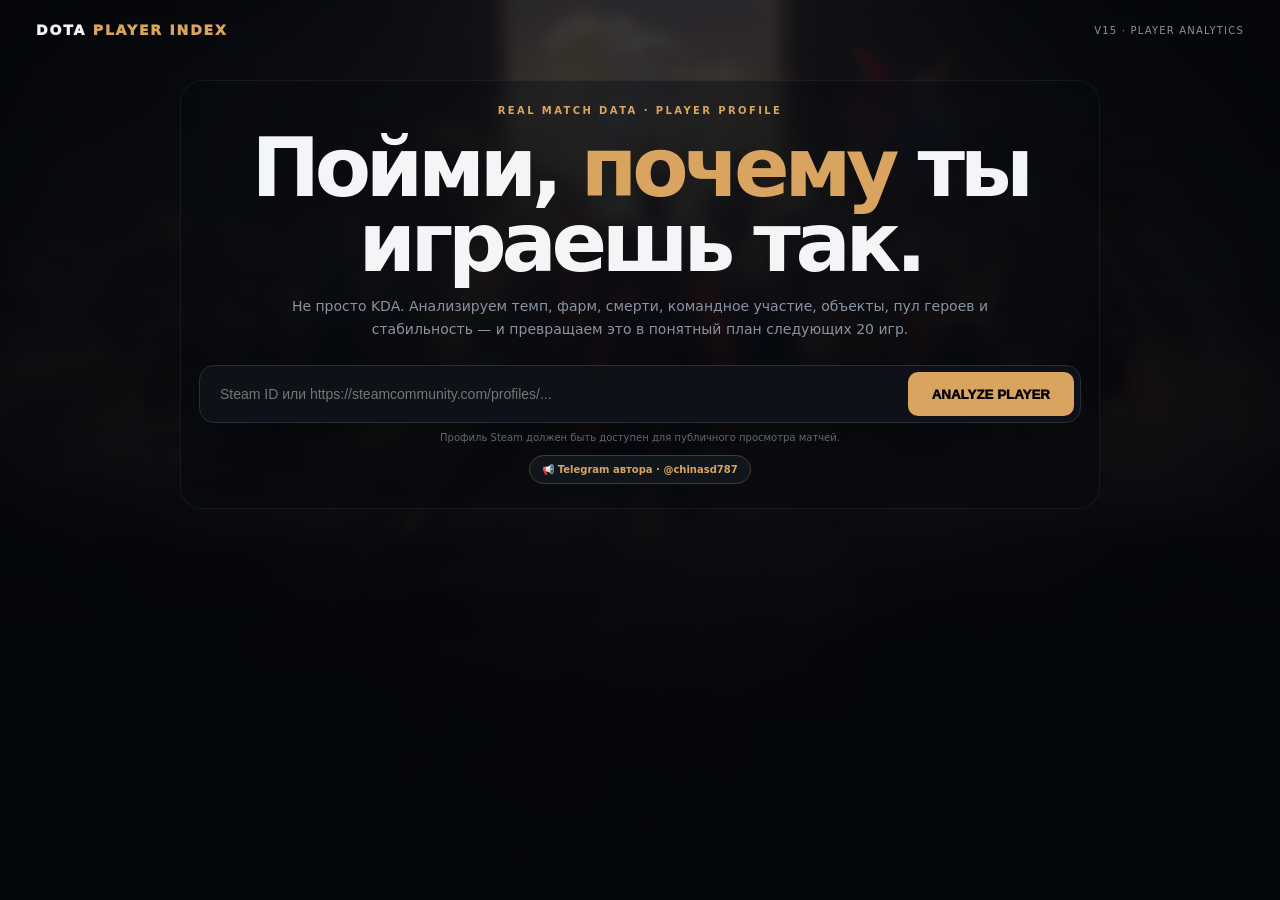
==== commit 35da8bb6: "Update to V19.1" ====
--- a/index.html
+++ b/index.html
@@ -2,12 +2,12 @@
 <html lang="ru">
 <head>
 <meta charset="utf-8"><meta name="viewport" content="width=device-width,initial-scale=1">
-<title>Dota Player Index — V8</title>
+<title>Dota Player Index — V15 OpenDota</title>
 <style>
 :root{--bg:#07090d;--panel:#0f1319;--panel2:#151a22;--line:#252d38;--txt:#f4f5f7;--mut:#8993a2;--gold:#d8a45f;--gold2:#8e6a3d;--green:#67d39a;--red:#ef7777;--blue:#7ca7ff;--shadow:0 18px 55px rgba(0,0,0,.28)}
 *{box-sizing:border-box}html{scroll-behavior:smooth}body{margin:0;background:radial-gradient(circle at 78% -5%,#2a2115 0,transparent 30%),radial-gradient(circle at 5% 35%,#111b28 0,transparent 25%),var(--bg);color:var(--txt);font:14px Inter,system-ui,-apple-system,Segoe UI,sans-serif}.wrap{max-width:1240px;margin:auto;padding:22px 16px 70px}
 header{display:flex;justify-content:space-between;align-items:center;margin-bottom:42px}.logo{font-weight:950;letter-spacing:.13em}.logo span{color:var(--gold)}.topnote{font-size:10px;color:var(--mut);letter-spacing:.12em}
-.hero{text-align:center;max-width:920px;margin:0 auto 28px}.ey{color:var(--gold);font-size:10px;font-weight:900;letter-spacing:.24em}.hero h1{font-size:clamp(42px,7vw,82px);line-height:.92;letter-spacing:-.065em;margin:14px 0}.hero p{color:var(--mut);line-height:1.65;max-width:700px;margin:0 auto 24px}.search{display:flex;background:rgba(15,19,25,.94);border:1px solid var(--line);padding:6px;border-radius:15px;box-shadow:var(--shadow)}.search input{flex:1;background:transparent;border:0;outline:0;color:#fff;padding:14px;font-size:14px}.search button{background:var(--gold);border:0;border-radius:10px;font-weight:950;padding:0 24px;cursor:pointer}.hint{text-align:center;color:#5f6976;font-size:10px;margin-top:9px}
+.hero{text-align:center;max-width:920px;margin:0 auto 28px;padding:24px 18px;border-radius:22px;background:rgba(7,10,16,.40);backdrop-filter:blur(8px);border:1px solid rgba(255,255,255,.06)}.ey{color:var(--gold);font-size:10px;font-weight:900;letter-spacing:.24em}.hero h1{font-size:clamp(42px,7vw,82px);line-height:.92;letter-spacing:-.065em;margin:14px 0}.hero p{color:var(--mut);line-height:1.65;max-width:700px;margin:0 auto 24px}.search{display:flex;background:rgba(15,19,25,.94);border:1px solid var(--line);padding:6px;border-radius:15px;box-shadow:var(--shadow)}.search input{flex:1;background:transparent;border:0;outline:0;color:#fff;padding:14px;font-size:14px}.search button{background:var(--gold);border:0;border-radius:10px;font-weight:950;padding:0 24px;cursor:pointer}.hint{text-align:center;color:#5f6976;font-size:10px;margin-top:9px}
 #dash{display:none}.profile{display:flex;justify-content:space-between;gap:20px;align-items:flex-end;margin:35px 0 15px}.identity{display:flex;align-items:center;gap:14px}.avatar{width:78px;height:78px;border-radius:16px;object-fit:cover;background:var(--panel2);border:1px solid var(--line)}.name{font-size:34px;font-weight:950;letter-spacing:-.04em}.mut{color:var(--mut)}.profile-side{display:flex;align-items:flex-end;gap:10px}.rankbox,.archbox{background:rgba(15,19,25,.94);border:1px solid var(--line);border-radius:13px;padding:9px 12px}.rankbox{display:flex;align-items:center;gap:9px}.rankIcon{width:44px;height:44px;object-fit:contain}.rankbox small,.archbox small{display:block;color:var(--mut);font-size:9px;letter-spacing:.13em}.rankbox b,.archbox b{display:block;margin-top:3px}.archbox b{color:var(--gold)}
 .nav{display:flex;gap:7px;overflow:auto;padding:4px 0 15px;position:sticky;top:0;z-index:10;background:linear-gradient(var(--bg) 70%,transparent)}.nav button{white-space:nowrap;background:var(--panel);border:1px solid var(--line);color:#cbd1d9;border-radius:9px;padding:8px 12px;cursor:pointer}.nav button:hover{border-color:#55462f;color:#fff}
 .grid{display:grid;grid-template-columns:1.45fr .85fr;gap:14px}.grid2{display:grid;grid-template-columns:1fr 1fr;gap:14px}.card{background:linear-gradient(145deg,var(--panel),#0b0e13);border:1px solid var(--line);border-radius:15px;padding:19px;box-shadow:0 7px 30px rgba(0,0,0,.12)}.card h2{font-size:13px;margin:0 0 14px;letter-spacing:.03em}.section{margin-top:14px}.pill{display:inline-block;color:var(--gold);background:#211c15;border:1px solid #3a3021;border-radius:99px;padding:6px 9px;font-size:9px;letter-spacing:.12em;margin-bottom:10px}.text{color:#cbd1d9;line-height:1.65;font-size:13px}
@@ -20,22 +20,42 @@
 .tablewrap{overflow:auto}.table{width:100%;border-collapse:collapse;font-size:11px}.table th,.table td{padding:10px 8px;border-bottom:1px solid var(--line);text-align:left;white-space:nowrap}.table th{color:var(--mut);font-size:9px;letter-spacing:.08em}.minihero{width:34px;height:34px;border-radius:7px;object-fit:cover;vertical-align:middle;margin-right:7px;border:1px solid var(--line);background:#0c1015}.resultW{color:var(--green);font-weight:800}.resultL{color:var(--red);font-weight:800}
 .timeline{display:flex;gap:9px;overflow:auto;padding-bottom:5px}.snapshot{min-width:180px;background:var(--panel2);border:1px solid var(--line);border-radius:11px;padding:11px}.snapshot b{font-size:13px}.snapshot p{margin:5px 0;color:var(--mut);font-size:10px}.share{display:flex;gap:9px;flex-wrap:wrap}.share button{background:var(--panel2);border:1px solid var(--line);color:#fff;border-radius:9px;padding:10px 13px;cursor:pointer}.status{text-align:center;color:var(--mut);padding:22px}.error{color:var(--red)}.potential{display:flex;align-items:center;justify-content:space-between;gap:15px;background:linear-gradient(135deg,#17140f,#11151b);border:1px solid #3a3021;border-radius:12px;padding:14px}.potential b{font-size:20px}.potential .potMain{color:var(--gold)}.potential p{margin:4px 0 0;color:var(--mut);font-size:10px;line-height:1.45}.rolebadge{display:inline-flex;align-items:center;gap:6px;margin-top:8px;padding:5px 8px;border:1px solid var(--line);border-radius:999px;background:#11161d;color:#cbd1d9;font-size:9px}.rolebadge b{color:var(--gold)}.percentile{font-size:9px;color:#9aa4b2;margin-top:4px}.metricCompare .cmp{min-height:38px}.axisWhy{margin-top:7px;font-size:9px;color:#778290;line-height:1.45}.potentialGrid{display:grid;grid-template-columns:1.2fr .8fr;gap:10px}.nextlevel{background:var(--panel2);border:1px solid var(--line);border-radius:12px;padding:14px}.nextlevel h3{margin:0 0 8px;font-size:11px}.nextlevel .nl{display:flex;justify-content:space-between;padding:6px 0;border-bottom:1px solid #202733;font-size:10px}.nextlevel .nl:last-child{border-bottom:0}.confidenceBox{display:flex;align-items:center;gap:8px;margin-top:8px}.confidenceBar{height:5px;flex:1;background:#29313b;border-radius:8px;overflow:hidden}.confidenceBar i{display:block;height:100%;background:var(--gold)}.telegramStart{display:inline-flex;margin-top:12px;color:var(--gold);text-decoration:none;font-size:10px;font-weight:800;padding:8px 12px;border:1px solid #4b3b25;border-radius:999px;background:#11161d}.telegramStart:hover{text-decoration:underline}.roleSwitch{display:flex;gap:6px;flex-wrap:wrap;margin-top:8px}.roleSwitch button{background:#11161d;border:1px solid var(--line);color:#9aa4b2;border-radius:999px;padding:5px 9px;font-size:9px;cursor:pointer}.roleSwitch button.active{color:var(--gold);border-color:#6b532e}.heroMode{display:flex;gap:6px;flex-wrap:wrap;margin-top:9px}.heroMode button{background:#11161d;border:1px solid var(--line);color:#9aa4b2;border-radius:999px;padding:6px 10px;font-size:9px;cursor:pointer}.heroMode button.active{color:var(--gold);border-color:#6b532e}.creator{text-align:center;margin:28px 0 0;color:#626d7b;font-size:10px}.creator a{color:var(--gold);text-decoration:none}.creator a:hover{text-decoration:underline}.note{font-size:9px;color:#66717e;line-height:1.55;margin-top:10px}.source{font-size:9px;color:#5d6875}.hidden{display:none!important}@media(max-width:700px){.potentialGrid{grid-template-columns:1fr}}
 @media(max-width:900px){.grid,.grid2{grid-template-columns:1fr}.profile{align-items:flex-start;flex-direction:column}.profile-side{align-items:flex-start}.archbox{margin-top:0}}@media(max-width:560px){.metrics{grid-template-columns:1fr}.heroes{grid-template-columns:1fr 1fr}.search{flex-direction:column}.search button{height:45px}.name{font-size:27px}.avatar{width:64px;height:64px}.profile-side{width:100%;flex-wrap:wrap}.rankbox,.archbox{flex:1}.nav{position:relative}}
+
+.evidence{display:grid;gap:6px}.evidenceRow{display:flex;justify-content:space-between;gap:12px;padding:9px 10px;border:1px solid #28313c;border-radius:10px;background:#10161d}.evidenceRow span{color:#aab4c0;font-size:12px}.stageGrid{display:grid;grid-template-columns:repeat(6,1fr);gap:8px}.stageCard{border:1px solid #28313c;border-radius:12px;padding:12px;background:#10161d;display:flex;flex-direction:column;gap:7px}.stageCard strong{font-size:25px}.stageCard span{font-size:11px;color:#9aa5b2}.stageCard i{height:5px;border-radius:5px;background:linear-gradient(90deg,#4f8b68,#d5a35d);display:block}.stageCard:nth-child(1) i,.stageCard:nth-child(2) i{background:#4f8b68}.stageCard:nth-child(5) i,.stageCard:nth-child(6) i{background:#a95b5b}@media(max-width:800px){.stageGrid{grid-template-columns:repeat(2,1fr)}.evidenceRow{flex-direction:column;gap:4px}}
+
+.sourceGrid{display:grid;grid-template-columns:repeat(4,1fr);gap:9px;margin-top:10px}.sourceCard{background:var(--panel2);border:1px solid var(--line);border-radius:11px;padding:11px}.sourceCard b{font-size:11px}.sourceCard span{display:block;color:var(--mut);font-size:9px;line-height:1.45;margin-top:5px}.sourceDot{display:inline-block;width:7px;height:7px;border-radius:50%;background:var(--green);margin-right:5px}.sourceDot.off{background:var(--mut)}.passport{display:grid;grid-template-columns:1fr 1fr;gap:10px}.passportBox{background:var(--panel2);border:1px solid var(--line);border-radius:11px;padding:12px}.passportBox h3{margin:0 0 7px;font-size:11px}.passportBox p{margin:0;color:var(--mut);font-size:10px;line-height:1.55}.evidenceRow{display:flex;justify-content:space-between;gap:10px;padding:8px 0;border-bottom:1px solid var(--line);font-size:10px}.evidenceRow:last-child{border-bottom:0}.noteStrong{color:#cbd1d9}.modelTag{display:inline-block;margin-left:5px;font-size:8px;color:var(--mut);border:1px solid var(--line);padding:2px 5px;border-radius:99px}
+@media(max-width:850px){.sourceGrid{grid-template-columns:1fr 1fr}.passport{grid-template-columns:1fr}}
+
+/* V13 readability */
+.axisGrid{display:grid;grid-template-columns:repeat(2,1fr);gap:14px}.axisCard{background:var(--panel2);border:1px solid #28313c;border-radius:14px;padding:17px}.axisHead{display:flex;justify-content:space-between;gap:12px;align-items:flex-start}.axisName{font-size:17px;font-weight:900}.axisGoal{margin-top:5px;color:#aeb7c3;font-size:12px;line-height:1.45}.axisMain{font-size:28px;font-weight:950;margin-top:13px}.axisMain small{font-size:12px;color:var(--mut);font-weight:700}.axisStats{display:flex;flex-wrap:wrap;gap:7px;margin-top:10px}.axisStat{background:#10161d;border:1px solid #29323e;border-radius:9px;padding:8px 10px}.axisStat b{font-size:14px}.axisStat span{display:block;color:#7e8996;font-size:10px;margin-top:2px}.battery{height:11px;background:#29313b;border-radius:99px;overflow:hidden;margin-top:12px}.battery i{display:block;height:100%;background:linear-gradient(90deg,#72552e,var(--gold));border-radius:99px}.axisAction{margin-top:12px;padding:10px 11px;border-left:3px solid var(--gold);background:#11161d;border-radius:8px;color:#d9dee5;font-size:12px;line-height:1.5}.axisAction b{color:var(--gold)}.topHeroes{display:flex;flex-wrap:wrap;gap:9px;margin-top:14px}.topHero{display:flex;align-items:center;gap:8px;background:var(--panel2);border:1px solid var(--line);border-radius:10px;padding:7px 9px}.topHero img{width:38px;height:38px;border-radius:7px;object-fit:cover}.topHero b{font-size:11px}.topHero span{display:block;color:var(--mut);font-size:9px;margin-top:2px}.quickStats{display:grid;grid-template-columns:repeat(4,1fr);gap:9px;margin-top:16px}.quickStat{background:var(--panel2);border:1px solid var(--line);border-radius:11px;padding:11px}.quickStat .qLabel{font-size:10px;color:#aab4c0}.quickStat .qVal{font-size:18px;font-weight:950;margin-top:5px}.quickStat .qBar{height:7px;background:#29313b;border-radius:99px;overflow:hidden;margin-top:8px}.quickStat .qBar i{display:block;height:100%;background:linear-gradient(90deg,#72552e,var(--gold));border-radius:99px}.quickStat .qHint{font-size:9px;color:#707b88;margin-top:5px}@media(max-width:900px){.quickStats{grid-template-columns:repeat(2,1fr)}.axisGrid{grid-template-columns:1fr}}@media(max-width:560px){.quickStats{grid-template-columns:1fr 1fr}.quickStat .qVal{font-size:16px}}
+
+.lossTable{display:grid;gap:6px}.lossRow{display:grid;grid-template-columns:1.5fr .9fr .9fr .6fr;gap:8px;align-items:center;background:var(--panel2);border:1px solid var(--line);border-radius:9px;padding:9px 10px;font-size:11px}.lossRow span{color:#9ea8b5}.lossRow strong{color:#fff}.lossRow em{font-style:normal;text-align:right;font-weight:900}@media(max-width:560px){.lossRow{grid-template-columns:1.2fr 1fr 1fr .6fr;font-size:10px}.quickStats{grid-template-columns:repeat(2,1fr)}}
+
+body{position:relative;isolation:isolate;min-height:100vh;background:var(--bg);overflow-x:hidden}
+body::before{content:"";position:fixed;inset:-18px;background-image:linear-gradient(rgba(4,7,12,.60),rgba(4,7,12,.82)),url("assets/dota-background.png");background-size:cover;background-position:center top;background-repeat:no-repeat;filter:blur(5px);transform:scale(1.045);opacity:.72;z-index:-3;pointer-events:none}
+body::after{content:"";position:fixed;inset:0;background:radial-gradient(circle at 50% 8%,rgba(31,42,68,.18),transparent 45%),linear-gradient(180deg,rgba(4,7,12,.10),rgba(4,7,12,.46));z-index:-2;pointer-events:none}
+.wrap{position:relative;z-index:1}
+
+.explainLink{display:inline-flex;align-items:center;gap:6px;margin-top:10px;border:0;background:transparent;color:#7ca7ff;font:inherit;font-size:11px;font-weight:800;cursor:pointer;padding:0;text-decoration:none}.explainLink:hover{text-decoration:underline}.modalBack{position:fixed;inset:0;background:rgba(0,0,0,.68);backdrop-filter:blur(7px);z-index:1000;display:none;align-items:center;justify-content:center;padding:18px}.modalBack.open{display:flex}.explainModal{width:min(720px,100%);max-height:min(84vh,760px);overflow:auto;background:linear-gradient(180deg,#111925,#0a0f16);border:1px solid #35445a;border-radius:18px;box-shadow:0 30px 100px rgba(0,0,0,.55);padding:22px}.explainHead{display:flex;justify-content:space-between;gap:12px;align-items:flex-start}.explainHead h3{margin:0;font-size:20px}.modalClose{border:1px solid #35445a;background:#151e2b;color:#fff;border-radius:9px;width:34px;height:34px;cursor:pointer}.explainIntro{color:#aeb8c6;line-height:1.6;margin:10px 0 16px}.explainGrid{display:grid;grid-template-columns:1fr 1fr;gap:9px}.explainItem{background:#0d141e;border:1px solid #253246;border-radius:11px;padding:11px}.explainItem small{display:block;color:#7f8da0;font-size:10px;margin-bottom:5px}.explainItem b{font-size:16px}.explainBar{height:8px;background:#273343;border-radius:99px;overflow:hidden;margin-top:8px}.explainBar i{display:block;height:100%;background:linear-gradient(90deg,#476bff,#67d39a)}.explainFoot{margin-top:14px;padding:12px;border-radius:11px;background:#101a29;color:#c5cfdb;line-height:1.55;font-size:12px}.axisWhy{float:right;margin-top:7px}
+.realStatsGrid{display:grid;grid-template-columns:repeat(4,1fr);gap:10px}.realStat{background:#0d141d;border:1px solid #263446;border-radius:11px;padding:12px}.realStat small{display:block;color:#8996a7;font-size:10px}.realStat b{display:block;font-size:23px;margin-top:5px}.realStat span{display:block;color:#657386;font-size:10px;margin-top:3px}@media(max-width:900px){.realStatsGrid{grid-template-columns:repeat(2,1fr)}}
+
+.planGrid{display:grid;grid-template-columns:repeat(3,1fr);gap:10px;margin-top:12px}.planCard{background:var(--panel2);border:1px solid var(--line);border-radius:11px;padding:11px}.planCard small{display:block;color:var(--mut);font-size:9px;text-transform:uppercase;letter-spacing:.08em}.planCard b{display:block;font-size:17px;margin:5px 0}.planCard span{display:block;font-size:11px}.planCard p{color:var(--mut);font-size:10px;line-height:1.45;margin:7px 0 0}@media(max-width:700px){.planGrid{grid-template-columns:1fr}}
 </style>
 </head>
 <body>
 <div class="wrap">
-<header><div class="logo">DOTA <span>PLAYER INDEX</span></div><div class="topnote">V7 · PLAYER ANALYTICS</div></header>
+<header><div class="logo">DOTA <span>PLAYER INDEX</span></div><div class="topnote">V15 · PLAYER ANALYTICS</div></header>
 <section class="hero" id="landing"><div class="ey">REAL MATCH DATA · PLAYER PROFILE</div><h1>Пойми, <span style="color:var(--gold)">почему</span> ты играешь так.</h1><p>Не просто KDA. Анализируем темп, фарм, смерти, командное участие, объекты, пул героев и стабильность — и превращаем это в понятный план следующих 20 игр.</p><div class="search"><input id="steamInput" placeholder="Steam ID или https://steamcommunity.com/profiles/..." autocomplete="off"><button id="analyze">ANALYZE PLAYER</button></div><div class="hint">Профиль Steam должен быть доступен для публичного просмотра матчей.</div><a class="telegramStart" href="https://t.me/chinasd787" target="_blank" rel="noopener">📢 Telegram автора · @chinasd787</a></section>
 <div id="status" class="status hidden"></div>
 <section id="dash">
-<div class="profile"><div class="identity"><img id="avatar" class="avatar"><div><div id="name" class="name">—</div><div id="meta" class="mut">—</div><div id="roleBadge" class="rolebadge"></div><div id="roleSwitch" class="roleSwitch hidden"></div></div></div><div class="profile-side"><div class="rankbox"><img id="rankIcon" class="rankIcon"><div><small>RANK</small><b id="rankName">—</b></div></div><div class="archbox"><small>АРХЕТИП</small><b id="arch">—</b></div></div></div>
+<div class="profile"><div class="identity"><img id="avatar" class="avatar"><div><div id="name" class="name">—</div><div id="meta" class="mut">—</div><div id="roleBadge" class="rolebadge"></div><div id="roleDistribution" class="mut" style="margin-top:6px;font-size:10px"></div><div id="roleSwitch" class="roleSwitch hidden"></div></div></div><div class="profile-side"><div class="rankbox"><img id="rankIcon" class="rankIcon"><div><small>RANK</small><b id="rankName">—</b></div></div><div class="archbox"><small>АРХЕТИП</small><b id="arch">—</b></div></div></div>
 <div class="nav"><button data-go="overview">Обзор</button><button data-go="performance">Показатели</button><button data-go="heroes">Герои</button><button data-go="matches">Матчи</button><button data-go="training">Тренировка</button><button data-go="history">История</button><button data-go="share">Share card</button></div>
-<div id="overview" class="section grid"><div class="card"><h2>PLAYER INDEX</h2><div class="bigindex"><div id="ring" class="ring" style="--deg:0deg"><b id="indexScore">—</b></div><div class="indexcopy"><b id="indexTitle">Анализируем профиль…</b><div id="indexSub" class="sub">—</div></div></div><div class="note">Player Index — наш аналитический индекс, а не официальный MMR. Он рассчитывается из наблюдаемых игровых показателей и уверенности выборки.</div></div><div class="card"><h2>ГЛАВНЫЙ ВЫВОД</h2><div id="mainInsight" class="text">—</div><div class="goal" id="goal" style="margin-top:12px">—</div></div></div>
+<div id="overview" class="section grid"><div class="card"><h2>PLAYER INDEX</h2><div class="bigindex"><div id="ring" class="ring" style="--deg:0deg"><b id="indexScore">—</b></div><div class="indexcopy"><b id="indexTitle">Анализируем профиль…</b><div id="indexSub" class="sub">—</div></div></div><div id="bestHeroesTop" class="topHeroes"></div><div class="quickStats" id="quickStats"></div><button id="whyIndex" class="explainLink" type="button">ⓘ Почему у меня такая оценка?</button><div class="note">Player Index — сводный показатель профиля. А ниже мы показываем реальные игровые цифры, чтобы было понятно, за счёт чего он получился.</div></div><div class="card realTopCard"><h2>РЕАЛЬНАЯ СТАТИСТИКА</h2><div id="realStatsTop" class="realStatsGrid"></div><div class="note">Это фактические значения из матчей OpenDota, а не баллы Player Index.</div></div><div class="card"><h2>ГЛАВНЫЙ ВЫВОД</h2><div id="mainInsight" class="text">—</div><div id="insightEvidence" class="evidence" style="margin-top:12px"></div><div class="goal" id="goal" style="margin-top:12px">—</div></div></div>
 <div class="section card"><h2>ПОЧЕМУ ТЫ ПРОИГРЫВАЕШЬ</h2><div id="lossAnalysis" class="text">—</div><div class="note">Это поиск повторяющихся различий между твоими победами и поражениями по доступным данным матчей. Это не доказательство причины поражения.</div></div><div class="section grid2"><div class="card"><h2>СИЛЬНЫЕ СТОРОНЫ</h2><div id="strengths" class="text">—</div></div><div class="card"><h2>ЗОНЫ РОСТА</h2><div id="weaknesses" class="text">—</div></div></div>
 <div id="performance" class="section card">
-<h2>PLAYER INDEX · 10 ОСЕЙ</h2>
-<div id="metrics" class="metrics"></div>
-<div class="note">Сравнение ниже показывает ориентир относительно выборки игроков: <b>текущий ранг</b>, <b>на один ранг выше</b> и <b>на два ранга выше</b>. Это модельная benchmark-оценка, а не официальная статистика Valve. Мы не выдаём её за точный процентиль, пока не накоплена собственная большая база матчей.</div>
+<h2>ТВОЯ ИГРА · 10 ПОКАЗАТЕЛЕЙ</h2>
+<div id="metrics" class="axisGrid"></div>
+<div class="note">Каждая карточка показывает реальные цифры из твоих матчей. Балл — это удобное сводное представление, а крупные числа ниже него — фактическая статистика. Роль автоматически определяется по истории матчей и может быть переключена вручную.</div>
 </div>
 <div class="section card">
 <h2>ПОТЕНЦИАЛ РОСТА РЕЙТИНГА</h2>
@@ -47,239 +67,264 @@
 </div>
 <div class="section grid2"><div class="card"><h2>ПОСЛЕДНИЕ 10 ИГР</h2><div id="wltext" class="wl">—</div><div id="results" class="bars"></div><div class="legend"><span><i class="dot win"></i>WIN</span><span><i class="dot loss"></i>LOSS</span></div></div><div class="card"><h2>ФОРМА</h2><div id="formStats"></div></div></div>
 <div id="heroes" class="section card"><h2>ГЕРОИ · ПУЛ И СТИЛЬ</h2><div id="heroCards" class="heroes"></div><div class="card" style="margin-top:12px;background:#11161d"><h3 style="margin:0 0 6px;font-size:13px">🔥 ГЕРОИ ДЛЯ ТВОЕЙ РОЛИ В ЭТОМ ПАТЧЕ</h3><div id="patchInfo" class="note">Загрузка текущей статистики…</div><div class="heroMode"><button id="heroModeMeta" class="active">🔥 Мета</button><button id="heroModeMine">🎮 Мои герои</button></div><div id="recommendedHeroes" class="heroes" style="margin-top:10px"></div></div><div class="note">Hero score учитывает количество игр, winrate и объём выборки. 1–2 игры не объявляются «лучшим героем».</div></div>
-<div id="realBenchmark" class="section card"><h2>📊 РЕАЛЬНЫЙ BENCHMARK · OPEN DOTA</h2><div id="benchmarkStatus" class="note">Загрузка hero-specific benchmark…</div><div id="benchmarkCards" class="metrics" style="margin-top:10px"></div><div class="note">Здесь используются реальные percentile-данные OpenDota для конкретных героев. Это не общий percentile игрока по рангу: OpenDota публикует benchmark по герою, поэтому мы не смешиваем эти данные с модельным benchmark осей.</div></div>
-<div id="matches" class="section card"><h2>ПОСЛЕДНИЕ МАТЧИ</h2><div class="tablewrap"><table class="table"><thead><tr><th>РЕЗУЛЬТАТ</th><th>ГЕРОЙ</th><th>K/D/A</th><th>GPM</th><th>XPM</th><th>LH</th><th>DMG</th><th>ВРЕМЯ</th></tr></thead><tbody id="matchRows"></tbody></table></div></div>
+<div class="section card"><h2>ИСТОЧНИКИ ДАННЫХ</h2><div class="sourceGrid"><div class="sourceCard"><b><i class="sourceDot"></i>OpenDota</b><span>Основной источник матчей, профиля и heroStats в этой браузерной версии.</span></div><div class="sourceCard"><b><i class="sourceDot"></i>Только браузер</b><span>Никаких STRATZ-токенов, Node.js или сервера. Сайт работает одной index.html.</span></div><div class="sourceCard"><b><i class="sourceDot"></i>Расчёты Dota Player Index</b><span>Все выводы считаются из реальных матчей: победы/поражения, GPM, XPM, LH, урон, смерти, драки и объекты.</span></div><div class="sourceCard"><b><i class="sourceDot off"></i>Честные ограничения</b><span>Без STRATZ мы не притворяемся, что знаем скрытые события карты. Показываем только то, что реально есть в OpenDota.</span></div></div><div class="note" style="margin-top:10px">V15 не смешивает несовместимые показатели разных сервисов. Сначала данные нормализуются, затем анализируются. Peer-percentile по рангу появится только после накопления собственной benchmark-базы.</div></div><div id="realBenchmark" class="section card"><h2>📊 РЕАЛЬНЫЙ BENCHMARK · OPEN DOTA</h2><div id="benchmarkStatus" class="note">Загрузка hero-specific benchmark…</div><div id="benchmarkCards" class="metrics" style="margin-top:10px"></div><div class="note">Здесь используются реальные percentile-данные OpenDota для конкретных героев. Это не общий percentile игрока по рангу: OpenDota публикует benchmark по герою, поэтому мы не смешиваем эти данные с модельным benchmark осей.</div></div>
+<div class="section card"><h2>ПАСПОРТ ИГРОКА</h2><div id="passport" class="passport"></div></div><div id="matches" class="section card"><h2>ПОСЛЕДНИЕ МАТЧИ</h2><div class="tablewrap"><table class="table"><thead><tr><th>РЕЗУЛЬТАТ</th><th>ГЕРОЙ</th><th>K/D/A</th><th>GPM</th><th>XPM</th><th>LH</th><th>DMG</th><th>ВРЕМЯ</th></tr></thead><tbody id="matchRows"></tbody></table></div></div>
 <div id="training" class="section grid2"><div class="card"><h2>ЧТО ТРЕНИРОВАТЬ · СЛЕДУЮЩИЕ 20 ИГР</h2><div id="recs"></div></div><div class="card"><h2>20-GAME MISSION</h2><div id="mission" class="text">—</div><div class="goal" id="missionGoal" style="margin-top:12px">—</div></div></div>
+<div id="gameTimeline" class="section card"><h2>ГДЕ ТЫ ТЕРЯЕШЬ ИГРУ</h2><div id="timelineStages" class="stageGrid"></div><div id="typicalGames" class="grid2" style="margin-top:12px"></div></div>
 <div id="history" class="section card"><h2>ИСТОРИЯ АНАЛИЗОВ НА ЭТОМ УСТРОЙСТВЕ</h2><div id="timeline" class="timeline"></div><div class="note">История хранится локально в браузере. Это MVP-версия прогресса; полноценная синхронизация между устройствами появится после подключения backend.</div></div>
 <div id="share" class="section card"><h2>SHARE CARD</h2><div id="shareText" class="text">—</div><div class="share"><button id="copyBtn">Скопировать результат</button><button id="copyLinkBtn">Скопировать ссылку</button></div></div>
-<div class="note" style="margin-top:18px">Источник игровых данных: OpenDota API. API предоставляет профиль игрока, матчи, героев, totals, win/loss, rankings, peers и другие аналитические endpoints. citeturn0search0turn0search4</div>
+<div class="note" style="margin-top:18px">Источник игровых данных: OpenDota API. V15 специально сделана без STRATZ, токенов и backend — достаточно одной index.html. Для профиля и матчей используются реальные данные игрока; выборка для основного анализа — до 300 ranked-матчей, если они доступны. Benchmarks OpenDota применяются отдельно для hero-specific сравнения.</div>
 </section>
 </div>
+<div id="explainModal" class="modalBack" aria-hidden="true"><div class="explainModal" role="dialog" aria-modal="true" aria-labelledby="explainTitle"><div class="explainHead"><h3 id="explainTitle">Почему такая оценка?</h3><button id="explainClose" class="modalClose" type="button" aria-label="Закрыть">×</button></div><div id="explainBody"></div></div></div>
 <script>
 const API='https://api.opendota.com/api';
-const $=id=>document.getElementById(id);
-let STATE=null;
+const $=id=>document.getElementById(id); let STATE=null;
 const esc=s=>String(s??'').replace(/[&<>"']/g,m=>({'&':'&amp;','<':'&lt;','>':'&gt;','"':'&quot;',"'":'&#039;'}[m]));
-function idOf(input){const raw=String(input||'').trim();if(!raw)throw Error('Вставь Steam ID или ссылку на Steam-профиль.');const pm=raw.match(/steamcommunity\.com\/profiles\/(\d+)/i);const vm=raw.match(/steamcommunity\.com\/id\/([^/?#]+)/i);let v=pm?.[1]||raw.match(/(?:^|\D)(7656119\d{10})(?:\D|$)/)?.[1];if(!v&&vm)throw Error('Ссылки /id/username пока не резолвятся. Используй /profiles/7656119...');if(!v){const d=raw.replace(/\D/g,'');if(!d)throw Error('Steam ID не найден.');v=d}let n=BigInt(v),base=76561197960265728n;if(n>=base)n-=base;if(n<=0n||n>4294967295n)throw Error('Некорректный Steam ID.');return Number(n)}
+const safeNumber=(v,f=0)=>Number.isFinite(Number(v))?Number(v):f;
+const safeFixed=(v,d=1)=>safeNumber(v).toFixed(d);
+const clamp=(x,a=0,b=100)=>Math.max(a,Math.min(b,safeNumber(x,a)));
 async function get(path){const r=await fetch(API+path);if(!r.ok)throw Error('OpenDota HTTP '+r.status);return r.json()}
+function idOf(input){const raw=String(input||'').trim();if(!raw)throw Error('Вставь Steam ID или ссылку на Steam-профиль.');const pm=raw.match(/steamcommunity\.com\/profiles\/(\d+)/i);const vm=raw.match(/steamcommunity\.com\/id\/([^\/?#]+)/i);let v=pm?.[1]||raw.match(/(?:^|\D)(7656119\d{10})(?:\D|$)/)?.[1];if(!v&&vm)throw Error('Ссылки /id/username пока не резолвятся. Используй /profiles/7656119...');if(!v){const d=raw.replace(/\D/g,'');if(!d)throw Error('Steam ID не найден.');v=d}let n=BigInt(v),base=76561197960265728n;if(n>=base)n-=base;if(n<=0n||n>4294967295n)throw Error('Некорректный Steam ID.');return Number(n)}
 function isWin(m){return (Number(m.player_slot||0)<128)===Boolean(m.radiant_win)}
-function rankInfo(t){
- const n=Number(t||0);if(!n)return {name:'Не определён',icon:''};
- const medal=Math.min(8,Math.floor(n/10)),stars=n%10;
- const names=['','Herald','Guardian','Crusader','Archon','Legend','Ancient','Divine','Immortal'];
- const name=(names[medal]||'Unknown')+(medal<8&&stars?' '+stars:'');
- const palette=['#666','#8e8e8e','#4aa3df','#8d69d1','#e0a34a','#b8b8b8','#75a6d6','#d86b45','#f0c66d'];
- const c=palette[medal]||'#d8a45f';
- const svg=`<svg xmlns="http://www.w3.org/2000/svg" viewBox="0 0 80 80"><defs><linearGradient id="g" x1="0" y1="0" x2="1" y2="1"><stop stop-color="${c}"/><stop offset="1" stop-color="#222"/></linearGradient></defs><path d="M40 4 69 16v25c0 18-12 29-29 35C23 70 11 59 11 41V16L40 4Z" fill="url(#g)" stroke="#eee" stroke-opacity=".28" stroke-width="2"/><path d="M40 15 58 23v17c0 11-7 19-18 24-11-5-18-13-18-24V23l18-8Z" fill="#111923" fill-opacity=".55"/><path d="M28 35h24M40 23v25" stroke="#fff" stroke-opacity=".55" stroke-width="3" stroke-linecap="round"/></svg>`;
- return {name,icon:'data:image/svg+xml;charset=UTF-8,'+encodeURIComponent(svg)};
-}
-const avg=(a,k)=>{const v=a.map(x=>Number(x[k])).filter(Number.isFinite);return v.length?v.reduce((s,x)=>s+x,0)/v.length:null};
-const med=(a,k)=>{const v=a.map(x=>Number(x[k])).filter(Number.isFinite).sort((x,y)=>x-y);if(!v.length)return null;return v[Math.floor(v.length/2)]};
-const clamp=(x,a=0,b=100)=>Math.max(a,Math.min(b,x));
-function pctRank(v,lo,hi){if(v==null)return 50;return clamp((v-lo)/(hi-lo)*100)}
-function dominantRole(m){
- const roles=m.map(x=>Number(x.lane_role)).filter(x=>x>=1&&x<=4);
- if(!roles.length)return {id:0,name:'Роль не определена'};
- const c={1:0,2:0,3:0,4:0};roles.forEach(x=>c[x]++);
- const id=Object.keys(c).sort((a,b)=>c[b]-c[a])[0];
- const names={1:'Carry / Safe lane',2:'Mid',3:'Offlane',4:'Support'};
- return {id:Number(id),name:names[id]||'Hybrid'};
-}
-function roleWeights(role){
- const w={
-  1:{farming:1.35,economy:1.2,scaling:1.25,survival:1.05,mechanics:1.0,aggression:.85,teamfight:.85,map:.85,objectives:.95,consistency:1},
-  2:{farming:1.05,economy:1.05,scaling:1, survival:1,mechanics:1.2,aggression:1.2,teamfight:1,map:1.15,objectives:1.05,consistency:1},
-  3:{farming:.9,economy:.9,scaling:.85,survival:1.15,mechanics:1,aggression:1.05,teamfight:1.2,map:1.15,objectives:1.2,consistency:1},
-  4:{farming:.65,economy:.7,scaling:.65,survival:1.0,mechanics:1.05,aggression:.95,teamfight:1.25,map:1.3,objectives:1.15,consistency:1.05}
- };
- return w[role]||w[1];
-}
-function metricData(m){
- const n=Math.max(1,m.length), role=dominantRole(m);
- const av=k=>avg(m,k), lh=av('last_hits'), g=av('gold_per_min'), x=av('xp_per_min');
- const k=av('kills'),d=av('deaths'),a=av('assists'),hd=av('hero_damage'),td=av('tower_damage'),tf=av('teamfight_participation');
- const obs=av('obs_placed'),sen=av('sen_placed'),dur=av('duration');
- const kda=clamp(((k+a)/(d+1))*18,0,100);
- const farming=clamp(pctRank(lh,50,420)*.42+pctRank(g,280,750)*.38+pctRank(x,300,850)*.20);
- const mechanics=clamp(pctRank(kda,15,55)*.45+pctRank(hd,5000,50000)*.35+pctRank(tf,0.25,.75)*.20);
- const survival=clamp(pctRank(1/(d+1),.08,.5)*.55+pctRank(g,280,750)*.10+pctRank(x,300,850)*.10+pctRank(tf,0.2,.75)*.25);
- const aggression=clamp(pctRank(k+a/2,2,18)*.55+pctRank(hd,5000,50000)*.25+pctRank(tf,.25,.8)*.20);
- const teamfight=clamp(pctRank(tf,.2,.8)*.55+pctRank(a,2,20)*.20+pctRank(hd,5000,50000)*.15+pctRank(k,1,12)*.10);
- const map=clamp(pctRank(a,2,20)*.28+pctRank(tf,.2,.8)*.22+pctRank(obs,0,12)*.18+pctRank(sen,0,8)*.12+pctRank(td,0,6000)*.20);
- const objectives=clamp(pctRank(td,500,8000)*.70+pctRank(tf,.2,.8)*.10+pctRank(a,4,18)*.20);
- const consistency=clamp(100-Math.min(55,std(m,'kills')*4)-Math.min(40,std(m,'deaths')*4)-Math.min(25,std(m,'gold_per_min')/25),0,100);
- const economy=clamp(pctRank(g,300,750)*.70+pctRank(x,350,850)*.30);
- const scaling=clamp(pctRank(lh,80,400)*.40+pctRank(x,350,850)*.25+pctRank(g,300,750)*.35);
- return {farming,mechanics,survival,aggression,teamfight,map,objectives,consistency,economy,scaling,kda,role,raw:{d,k,a,lh,g,x,hd,td,tf,obs,sen,dur,n}};
-}
-function std(a,k){const v=a.map(x=>Number(x[k])).filter(Number.isFinite);if(v.length<2)return 0;const av=v.reduce((s,x)=>s+x,0)/v.length;return Math.sqrt(v.reduce((s,x)=>s+(x-av)**2,0)/(v.length-1))}
-function confidence(n){return n>=50?1:n>=30?.9:n>=20?.8:n>=10?.65:.45}
-function analyze(m){
- const q=metricData(m),c=confidence(m.length),keys=['farming','mechanics','survival','aggression','teamfight','map','objectives','consistency','economy','scaling'];
- const weights=roleWeights(q.role.id);let sum=0,ws=0;
- for(const key of keys){sum+=q[key]*weights[key];ws+=weights[key]}
- const base=sum/ws,index=Math.round(clamp(base*.92+q.kda*.08));
- let arch='Hybrid Player';
- if(q.role.id===1&&q.farming>=72&&q.survival>=68&&q.scaling>=65)arch='Farming Carry';
- else if((q.role.id===2||q.role.id===3)&&q.aggression>=72&&q.teamfight>=65)arch='Tempo / Aggressive';
- else if(q.map>=68&&q.objectives>=65)arch='Map Controller';
- else if(q.teamfight>=73)arch='Teamfight Player';
- else if(q.survival>=78&&q.aggression<55)arch='Defensive Player';
- const sorted=[...keys].sort((a,b)=>q[b]-q[a]),weak=[...keys].sort((a,b)=>q[a]-q[b]);
- return {...q,index,arch,top:sorted.slice(0,3),low:weak.slice(0,4),confidence:c};
-}
-function heroNameMap(stats){const x={};for(const h of stats||[])x[h.id]=h.localized_name;return x}
-function heroImageMap(stats){const x={};for(const h of stats||[]){let u=h.img||h.icon||'';if(u&&!/^https?:/i.test(u))u='https://cdn.cloudflare.steamstatic.com'+u;x[h.id]=u}return x}
-
-function heroAnalysis(h){return (h||[]).map(x=>({...x,games:Number(x.games||0),wins:Number(x.win||0),wr:x.games?x.win/x.games*100:0,confidence:x.games>=30?'HIGH':x.games>=10?'MED':'LOW'})).sort((a,b)=>b.games-a.games)}
-function formatMin(s){const n=Math.round((s||0)/60);return Math.floor(n/60)+':'+String(n%60).padStart(2,'0')}
-function pct(v){return Number.isFinite(v)?v.toFixed(1)+'%':'—'}
-
-const AXIS_LABELS={farming:'Фарм',mechanics:'Механика',survival:'Выживаемость',aggression:'Агрессия',teamfight:'Командные драки',map:'Влияние на карту',objectives:'Объекты',consistency:'Стабильность',economy:'Экономика',scaling:'Скейлинг'};
-function rankMedal(t){const n=Number(t||0);return Math.max(1,Math.min(8,Math.floor(n/10)||1))}
-function rankBandLabel(m){return m>=8?'Immortal':AXIS_LABELS[m]||(['','Herald','Guardian','Crusader','Archon','Legend','Ancient','Divine','Immortal'][m]||'Rank')}
-function benchmarkForAxis(axis,q,rankTier){
- const r=rankMedal(rankTier), role=q.role?.id||1;
- const roleAdj={
-  1:{farming:6,economy:5,scaling:6,survival:2,mechanics:0,aggression:-2,teamfight:-2,map:-1,objectives:0,consistency:1},
-  2:{farming:1,economy:1,scaling:0,survival:0,mechanics:5,aggression:5,teamfight:2,map:4,objectives:2,consistency:1},
-  3:{farming:-1,economy:-1,scaling:-2,survival:4,mechanics:1,aggression:2,teamfight:5,map:4,objectives:5,consistency:2},
-  4:{farming:-5,economy:-5,scaling:-5,survival:1,mechanics:2,aggression:0,teamfight:6,map:7,objectives:5,consistency:3}
- }[role]||{};
- const base={farming:56,mechanics:55,survival:59,aggression:54,teamfight:57,map:55,objectives:54,consistency:61,economy:56,scaling:58}[axis]+(roleAdj[axis]||0);
- const slope={farming:4.1,mechanics:4.0,survival:3.5,aggression:3.7,teamfight:3.9,map:4.0,objectives:3.7,consistency:3.0,economy:3.9,scaling:3.8}[axis];
- const same=clamp(base+(r-1)*slope,25,92),higher1=clamp(same+slope*.95,25,97),higher2=clamp(higher1+slope*.82,25,99);
- return {same,higher1,higher2};
-}
-function percentileModel(v,b){return Math.round(clamp(50+(v-b)*3.2,2,98))}
-function cmpText(v,b){const d=v-b;if(d>=8)return `<span class="up">+${Math.round(d)}</span>`;if(d<=-8)return `<span class="down">${Math.round(d)}</span>`;return `<span class="flat">${d>=0?'+':''}${Math.round(d)}</span>`}
-function renderMetrics(q,rankTier){
- const explain={
-  farming:['Фарм','Сколько ресурсов ты получаешь: крипы, GPM и XP.','Больше = быстрее получаешь золото и уровни.'],
-  mechanics:['Механика','Насколько хорошо ты реализуешь героя: убийства, урон и участие в драках.','Больше = лучше реализуешь возможности героя.'],
-  survival:['Выживаемость','Как часто ты сохраняешь жизнь и своё преимущество.','Больше = меньше лишних смертей.'],
-  aggression:['Агрессия','Насколько активно ты создаёшь давление на врага.','Больше = чаще создаёшь опасные для соперника моменты.'],
-  teamfight:['Командные драки','Насколько полезен ты в ключевых драках команды.','Больше = чаще влияешь на исход важных драк.'],
-  map:['Влияние на карту','Насколько ты помогаешь команде за пределами своей линии.','Больше = больше полезных действий по карте.'],
-  objectives:['Объекты','Насколько ты превращаешь преимущество в вышки и другие цели.','Больше = лучше конвертируешь драки в результат.'],
-  consistency:['Стабильность','Насколько одинаково хорошо ты играешь от матча к матчу.','Больше = меньше сильных провалов.'],
-  economy:['Экономика','Насколько эффективно ты превращаешь время в золото и XP.','Больше = быстрее достигаешь нужных предметов и уровней.'],
-  scaling:['Поздняя игра','Насколько хорошо твой стиль сохраняет ценность по ходу матча.','Больше = сильнее используешь длинную игру.']
- };
- const html=Object.entries(AXIS_LABELS).map(([key,label])=>{
-  const b=benchmarkForAxis(key,q,rankTier),v=Math.round(q[key]);
-  const p0=percentileModel(v,b.same);
-  const [title,meaning,good]=explain[key];
-  const diff=Math.round(v-b.same);
-  const verdict=diff>=8?'выше ориентира твоего ранга':diff<=-8?'ниже ориентира твоего ранга':'примерно на уровне ориентира твоего ранга';
-  return `<div class="metric"><div class="row"><span class="label">${title}</span><b class="score">${v}</b></div><div class="bar"><div class="fill" style="width:${v}%"></div></div><div class="metricExplain"><b>Что это:</b> ${meaning}<br><b>Твой результат:</b> ${good} Сейчас ты ${verdict} (${diff>=0?'+':''}${diff}).</div><div class="metricCompare"><div class="cmp"><small>ТЫ</small><b>${v}/100</b></div><div class="cmp"><small>ТВОЙ РАНГ</small><b>${cmpText(v,b.same)}</b></div><div class="cmp"><small>МОДЕЛЬНЫЙ %</small><b>~${p0}</b></div></div><div class="axisWhy">Расчёт учитывает твою роль: <b>${esc(q.role?.name||'роль выбрана вручную')}</b>. Сравнение ранга пока модельное.</div></div>`;
- }).join('');
- $('metrics').innerHTML=html;
-}
-
+const ROLE_NAMES={1:'Carry / Pos 1',2:'Mid / Pos 2',3:'Offlane / Pos 3',4:'Support / Pos 4–5'};
+const ROLE_SHORT={1:'Carry',2:'Mid',3:'Offlane',4:'Support'};
+const AXIS_LABELS={farming:'Фарм',mechanics:'Урон по героям',survival:'Выживаемость',aggression:'Агрессия',teamfight:'Драки',map:'Карта',objectives:'Объекты',consistency:'Стабильность',economy:'Ресурсы',scaling:'Темп игры'};
+const AXIS_COPY={farming:'Получаешь ли ты достаточно золота и опыта из каждой минуты.',mechanics:'Сколько урона реально наносишь вражеским героям.',survival:'Как часто отдаёшь жизнь и преимущество сопернику.',aggression:'Насколько часто создаёшь угрозу убийством, уроном и участием.',teamfight:'Насколько часто ты реально присутствуешь и полезен в драках.',map:'Что делаешь за пределами своей линии: вижен, перемещения, помощь, объекты.',objectives:'Во что превращаешь выигранные драки: вышки, Рошан и другие цели.',consistency:'Насколько сильно отличаются твои хорошие и плохие игры.',economy:'Насколько быстро превращаешь время в GPM и XPM.',scaling:'Как меняется твоя эффективность по мере удлинения матча.'};
+const ROLE_WEIGHTS={1:{farming:1.3,economy:1.2,scaling:1.2,survival:1.05,mechanics:1,aggression:.9,teamfight:.9,map:.9,objectives:1,consistency:1},2:{farming:1.05,economy:1.05,scaling:1,survival:1,mechanics:1.25,aggression:1.2,teamfight:1.05,map:1.15,objectives:1.05,consistency:1},3:{farming:.95,economy:.95,scaling:.9,survival:1.1,mechanics:1,aggression:1.05,teamfight:1.25,map:1.15,objectives:1.25,consistency:1.05},4:{farming:.7,economy:.75,scaling:.7,survival:1,mechanics:1.05,aggression:1,teamfight:1.3,map:1.3,objectives:1.2,consistency:1.05}};
+const ROLE_REF={1:{lh:5.1,gpm:510,xpm:590,kda:2.9,dpm:2.3,kp:12.5,tf:.55,apm:6.2,tdpm:2.8,wards:1.0},2:{lh:5,gpm:500,xpm:600,kda:3,dpm:2.25,kp:13.5,tf:.57,apm:7,tdpm:2.5,wards:.8},3:{lh:4.2,gpm:470,xpm:560,kda:2.6,dpm:2.6,kp:12,tf:.62,apm:7.2,tdpm:3.4,wards:.9},4:{lh:2.5,gpm:350,xpm:440,kda:2.25,dpm:2.4,kp:11,tf:.65,apm:8.5,tdpm:2.2,wards:3}};
+const ROLE_SD={lh:.9,gpm:90,xpm:100,kda:1,dpm:.75,kp:4.8,tf:.15,apm:3.2,tdpm:2.1,wards:1.8};
+function mean(a){const v=a.filter(Number.isFinite);return v.length?v.reduce((s,x)=>s+x,0)/v.length:null}
+function median(a){const v=a.filter(Number.isFinite).sort((a,b)=>a-b);return v.length?v[Math.floor(v.length/2)]:null}
+function std(a){const v=a.filter(Number.isFinite);if(v.length<2)return 0;const m=mean(v);return Math.sqrt(v.reduce((s,x)=>s+(x-m)**2,0)/(v.length-1))}
+function rankMedal(t){return Math.max(1,Math.min(8,Math.floor(Number(t||0)/10)||1))}
+function rankInfo(t){const n=Number(t||0);if(!n)return {name:'Не определён',icon:''};const m=rankMedal(n),stars=n%10,names=['','Herald','Guardian','Crusader','Archon','Legend','Ancient','Divine','Immortal'];const name=(names[m]||'Unknown')+(m<8&&stars?' '+stars:'');const palette=['#666','#8e8e8e','#4aa3df','#8d69d1','#e0a34a','#b8b8b8','#75a6d6','#d86b45','#f0c66d'],c=palette[m]||'#d8a45f';const svg=`<svg xmlns="http://www.w3.org/2000/svg" viewBox="0 0 80 80"><path d="M40 4 69 16v25c0 18-12 29-29 35C23 70 11 59 11 41V16L40 4Z" fill="${c}" stroke="#fff" stroke-opacity=".3" stroke-width="2"/><path d="M40 15 58 23v17c0 11-7 19-18 24-11-5-18-13-18-24V23l18-8Z" fill="#111923" fill-opacity=".55"/><path d="M28 35h24M40 23v25" stroke="#fff" stroke-opacity=".55" stroke-width="3" stroke-linecap="round"/></svg>`;return {name,icon:'data:image/svg+xml;charset=UTF-8,'+encodeURIComponent(svg)}}
+function roleIdFromHero(h){const r=(h?.roles||[]).map(String);if(r.includes('Support')&&!r.includes('Carry'))return 4;if(r.includes('Durable')||r.includes('Initiator'))return 3;if(r.includes('Carry')||r.includes('Escape'))return 1;if(r.includes('Nuker'))return 2;return 0}
+function detectRole(m,hs){const map=new Map((hs||[]).map(h=>[Number(h.id),h])),c={1:0,2:0,3:0,4:0};m.forEach((x,i)=>{let r=Number(x.lane_role);if(!(r>=1&&r<=4))r=roleIdFromHero(map.get(Number(x.hero_id)));if(r>=1&&r<=4)c[r]+=Math.pow(.992,i)});const total=Object.values(c).reduce((a,b)=>a+b,0);if(!total)return {id:0,name:'Роль не определена',confidence:0,counts:c,total:0};const ss=Object.entries(c).sort((a,b)=>b[1]-a[1]),id=Number(ss[0][0]),second=Number(ss[1][0]),share=c[id]/total;const exact=m.filter(x=>Number(x.lane_role)===id).length;const confidence=clamp(100*(.42+.42*share+.16*Math.min(1,exact/50)),0,92);return {id,name:ROLE_NAMES[id],confidence:confidence/100,counts:c,total,second,secondShare:c[second]/total,rawCount:exact}}
+function matchesForRole(m,rid,hs){const exact=m.filter(x=>Number(x.lane_role)===rid);if(exact.length>=12)return {matches:exact,mode:'lane_role'};const map=new Map((hs||[]).map(h=>[Number(h.id),h])),fb=m.filter(x=>roleIdFromHero(map.get(Number(x.hero_id)))===rid);return {matches:fb.length>=8?fb:exact,mode:fb.length>=8?'hero_role':'lane_role'}}
+function rawMetrics(m){
+ const a=(m||[]).filter(Boolean);
+ const num=(x,k)=>{const n=Number(x?.[k]);return Number.isFinite(n)?n:null};
+ const avgField=k=>mean(a.map(x=>num(x,k)).filter(v=>v!=null));
+ const perMin=k=>mean(a.map(x=>{const sec=Number(x?.duration);const v=num(x,k);if(v==null||!Number.isFinite(sec)||sec<=0)return null;return v/(sec/60)}).filter(v=>v!=null));
+ const kills=avgField('kills'),deaths=avgField('deaths'),assists=avgField('assists'),gpm=avgField('gold_per_min'),xpm=avgField('xp_per_min'),
+       lhpm=perMin('last_hits'),hdpm=perMin('hero_damage'),tdpm=perMin('tower_damage'),
+       heroDamage=avgField('hero_damage'),towerDamage=avgField('tower_damage');
+ const durationMin=mean(a.map(x=>{const n=Number(x?.duration);return Number.isFinite(n)&&n>0?n/60:null}).filter(v=>v!=null));
+ const k=(kills??0),d=(deaths??0),as=(assists??0),tf=mean(a.map(x=>num(x,'teamfight_participation')).filter(v=>v!=null));
+ const kda=(k+as)/Math.max(.6,d),d20=d/(Math.max(1,durationMin||1)/20),kp20=(k+as)/(Math.max(1,durationMin||1)/20);
+ const obs=avgField('obs_placed')??avgField('observer_wards_placed'),sen=avgField('sen_placed')??avgField('sentry_wards_placed'),tk=avgField('tower_kills'),rk=avgField('roshan_kills');
+ const wards=obs==null&&sen==null?null:(obs??0)+(sen??0); return {kills,deaths,assists,gpm,xpm,lhpm,hdpm,tdpm,heroDamage,towerDamage,durationMin,kda,d20,kp20,tf,obs,sen,wards,tk,rk,winrate:a.length?a.filter(isWin).length/a.length:0,
+   cons:{deaths:std(a.map(x=>num(x,'deaths')).filter(v=>v!=null)),gpm:std(a.map(x=>num(x,'gold_per_min')).filter(v=>v!=null)),kills:std(a.map(x=>num(x,'kills')).filter(v=>v!=null)),kda:std(a.map(x=>{const kk=num(x,'kills'),aa=num(x,'assists'),dd=num(x,'deaths');return kk==null||aa==null||dd==null?null:(kk+aa)/Math.max(.6,dd)}).filter(v=>v!=null))}}
+}
+function rankScale(rankTier,key){const medal=rankMedal(rankTier),slope={farming:.10,economy:.08,scaling:.09,mechanics:.07,survival:.05,aggression:.07,teamfight:.08,map:.08,objectives:.08,consistency:.04}[key]||.06;return 1+(medal-4)*slope}
+function robustScore(v,ref,sd,rankTier,key,invert=false){if(v==null||ref==null||!Number.isFinite(Number(v))||!Number.isFinite(Number(ref)))return null;const rr=ref*rankScale(rankTier,key),z=(Number(v)-rr)/(sd||1);return clamp(50+38*Math.tanh((invert?-z:z)*.78),4,96)}
+function axisScores(m,role,rankTier){const x=rawMetrics(m),r=ROLE_REF[role]||ROLE_REF[1],s=ROLE_SD;const scores={
+ farming:mean([robustScore(x.lhpm,r.lh,s.lh,rankTier,'farming'),robustScore(x.gpm,r.gpm,s.gpm,rankTier,'farming'),robustScore(x.xpm,r.xpm,s.xpm,rankTier,'farming')]),
+ mechanics:mean([robustScore(x.kda,r.kda,s.kda,rankTier,'mechanics'),robustScore(x.hdpm,role===4?180:300,s.gpm/2,rankTier,'mechanics'),robustScore(x.kp20,r.kp,s.kp,rankTier,'mechanics')]),
+ survival:mean([robustScore(x.d20,r.dpm,s.dpm,rankTier,'survival',true),robustScore(x.cons.deaths,1.7,.9,rankTier,'survival',true)]),
+ aggression:mean([robustScore(x.kp20,r.kp,s.kp,rankTier,'aggression'),robustScore(x.hdpm,role===4?180:300,115,rankTier,'aggression'),robustScore(x.tf,r.tf,s.tf,rankTier,'aggression')]),
+ teamfight:mean([robustScore(x.tf,r.tf,s.tf,rankTier,'teamfight'),robustScore(x.assists,r.apm*1.7,3.5,rankTier,'teamfight'),robustScore(x.hdpm,role===4?180:280,120,rankTier,'teamfight')]),
+ map:mean([robustScore(x.assists,r.apm*1.8,3.8,rankTier,'map'),robustScore(x.wards,r.wards,s.wards,rankTier,'map'),robustScore(x.tdpm,r.tdpm,2.1,rankTier,'map')]),
+ objectives:mean([robustScore(x.tdpm,r.tdpm,2.1,rankTier,'objectives'),robustScore(x.tk,1,1,rankTier,'objectives'),robustScore(x.rk,.25,.5,rankTier,'objectives')]),
+ consistency:mean([robustScore(x.cons.deaths,1.8,1,rankTier,'consistency',true),robustScore(x.cons.gpm,105,55,rankTier,'consistency',true),robustScore(x.cons.kills,3.5,2,rankTier,'consistency',true)]),
+ economy:mean([robustScore(x.gpm,r.gpm,s.gpm,rankTier,'economy'),robustScore(x.xpm,r.xpm,s.xpm,rankTier,'economy')]),
+ scaling:mean([robustScore(x.lhpm,r.lh,s.lh,rankTier,'scaling'),robustScore(x.gpm,r.gpm,s.gpm,rankTier,'scaling'),robustScore(x.xpm,r.xpm,s.xpm,rankTier,'scaling')])};return Object.fromEntries(Object.entries(scores).map(([k,v])=>[k,clamp(v)]))}
+function analyze(m,roleInfo,rankTier){
+ const scores=axisScores(m,roleInfo.id,rankTier),w=ROLE_WEIGHTS[roleInfo.id]||ROLE_WEIGHTS[1],keys=Object.keys(AXIS_LABELS);
+ let sum=0,ws=0;keys.forEach(k=>{sum+=scores[k]*w[k];ws+=w[k]});
+ const raw=rawMetrics(m);
+ // Wider spread than the old V13 index, but still derived only from observed match data.
+ const weighted=sum/ws;
+ const zSpread=std(keys.map(k=>scores[k]))||1;
+ const index=clamp(50+(weighted-50)*1.28+Math.max(-7,Math.min(7,(scores.mechanics-scores.farming)*.12)),3,97);
+ const top=[...keys].sort((a,b)=>scores[b]-scores[a]),low=[...keys].sort((a,b)=>scores[a]-scores[b]);
+ const stylePairs=[
+  ['Фармящий керри',mean([scores.farming,scores.economy,scores.scaling])],
+  ['Темповый игрок',mean([scores.aggression,scores.mechanics,scores.map])],
+  ['Драчливый игрок',mean([scores.teamfight,scores.aggression,scores.mechanics])],
+  ['Игрок карты',mean([scores.map,scores.objectives,scores.teamfight])],
+  ['Стабильный игрок',mean([scores.survival,scores.consistency,scores.objectives])]
+ ];
+ stylePairs.sort((a,b)=>b[1]-a[1]);
+ const best=stylePairs[0], second=stylePairs[1];
+ let arch=best[0];
+ if(best[1]<56 || best[1]-second[1]<2.5) arch='Гибридный игрок';
+ const sampleFactor=Math.min(1,m.length/120);
+ const confidence=Math.min(.91,.46+.27*sampleFactor+.16*roleInfo.confidence+.08*Math.min(1,zSpread/12));
+ return {...scores,index:Number(safeFixed(index,1)),arch,top:top.slice(0,3),low:low.slice(0,4),
+   raw,role:roleInfo,confidence,sample:m.length,stylePairs};
+}
+function analyzeWithRole(m,rid,rankTier,hs){const ri={id:Number(rid),name:ROLE_NAMES[Number(rid)]||'Hybrid'};const sel=matchesForRole(m,ri.id,hs),q=analyze(sel.matches,ri,rankTier);q.roleMode=sel.mode;q.roleSample=sel.matches.length;return q}
+function roleDistributionText(ri){const total=ri.total||1;return [1,2,3,4].filter(id=>ri.counts[id]>0).map(id=>`${ROLE_SHORT[id]} ${Math.round(ri.counts[id]/total*100)}%`).join(' · ')}
+function realText(v,fmt=0){return v==null?'—':fmt===1?safeFixed(v,1):Math.round(v)}
+function realPct(v){return v==null?'—':Math.round(v*100)+'%'}
+function rawForAxis(k,r){const mp={farming:`${safeFixed(r.lhpm,1)} LH/min · ${Math.round(r.gpm)} GPM · ${Math.round(r.xpm)} XPM`,mechanics:`KDA ${safeFixed(r.kda,2)} · ${Math.round(r.hdpm)} dmg/min · ${safeFixed(r.kp20,1)} K+A/20`,survival:`${safeFixed(r.d20,1)} смертей/20 мин · разброс смертей ${safeFixed(r.cons.deaths,1)}`,aggression:`${safeFixed(r.kp20,1)} K+A/20 · ${Math.round(r.hdpm)} dmg/min · TF ${Math.round(r.tf*100)}%`,teamfight:`TF ${Math.round(r.tf*100)}% · ${safeFixed(r.assists,1)} assists · ${Math.round(r.hdpm)} dmg/min`,map:`${safeFixed(r.wards,1)} wards · ${safeFixed(r.assists,1)} assists · ${Math.round(r.tdpm)} tower dmg/min`,objectives:`${Math.round(r.tdpm)} tower dmg/min · ${safeFixed(r.tk,1)} tower kills · ${safeFixed(r.rk,1)} Roshan`,consistency:`разброс GPM ${Math.round(r.cons.gpm)} · deaths ${safeFixed(r.cons.deaths,1)}`,economy:`${Math.round(r.gpm)} GPM · ${Math.round(r.xpm)} XPM`,scaling:`${safeFixed(r.lhpm,1)} LH/min · ${Math.round(r.gpm)} GPM`};return mp[k]||''}
+function metricHint(k,v){return v>=75?'Сильная сторона':v>=62?'Выше твоей базы':v>=48?'Рабочий уровень':v>=35?'Есть заметная зона роста':'Главная зона роста'}
+function axisDetails(k,r){const map={
+farming:{main:[realText(r.gpm),'GPM'],stats:[[realText(r.lhpm,1),'LH/min'],[realText(r.xpm),'XPM']],action:r.gpm!=null&&r.gpm<450?'Убери пустые минуты: заранее решай, где будет следующий безопасный фарм.':'Фарм уже хороший. После сильного тайминга проверяй, можно ли превратить его в объект.'},
+mechanics:{main:[realText(r.hdpm),'урона/мин'],stats:[[realText(r.kda,2),'KDA'],[realText(r.kp20,1),'K+A / 20 мин']],action:r.hdpm!=null&&r.hdpm<220?'Выбирай драки, где твой герой может реально нанести урон.':'Урон хороший. Следи, чтобы он приходился в ключевые драки.'},
+survival:{main:[realText(r.deaths,1),'смерти / игру'],stats:[[realText(r.d20,1),'смерти / 20 мин'],[realText(r.cons.deaths,1),'разброс смертей']],action:r.deaths!=null&&r.deaths>5?'Перед рискованным действием проверь вижен и численное преимущество.':'Смертей немного. Главное — не отдавать жизнь сразу после преимущества.'},
+aggression:{main:[realPct(r.tf),'участие'],stats:[[realText(r.kills,1),'kills / игру'],[realText(r.hdpm),'урона/мин']],action:r.tf!=null&&r.tf<.55?'Ищи окна силы — уровень, ульт или предмет — и используй их для давления.':'Активности хватает. После давления выбирай результат: килл, вышка, вижен или Рошан.'},
+teamfight:{main:[realPct(r.tf),'участие'],stats:[[realText(r.assists,1),'ассистов / игру'],[realText(r.hdpm),'урона/мин']],action:r.tf!=null&&r.tf<.55?'Заранее держись рядом с командой перед ключевыми объектами.':'Участие хорошее. Следующий шаг — входить в драку с конкретной задачей.'},
+map:{main:[realText(r.wards,1),'вардов / игру'],stats:[[realText(r.assists,1),'ассистов / игру'],[realText(r.tdpm),'tower dmg/мин']],action:r.wards<.5&&r.assists<6?'После линии чаще помогай соседней зоне карты.':'Перемещения уже дают пользу. Следи, чтобы каждый выход имел понятную цель.'},
+objectives:{main:[realText(r.tdpm),'tower dmg/мин'],stats:[[realText(r.tk,1),'tower kills / игру'],[realText(r.rk,1),'Рошан / игру']],action:r.tdpm!=null&&r.tdpm<2?'После выигранной драки первым вопросом должен быть «что забираем?».':'Ты хорошо переводишь моменты в объекты.'},
+consistency:{main:[realText(r.cons.gpm),'разброс GPM'],stats:[[realText(r.cons.deaths,1),'разброс смертей'],[realText(r.cons.kills,1),'разброс kills']],action:r.cons.gpm>120||r.cons.deaths>2.2?'После плохого старта снижай риск и возвращайся к базовому плану.':'Результат достаточно ровный.'},
+economy:{main:[realText(r.gpm),'GPM'],stats:[[realText(r.xpm),'XPM'],[realText(r.lhpm,1),'LH/min']],action:r.gpm!=null&&r.gpm<450?'Убирай пустые минуты: заранее выбирай следующий источник золота.':'Экономика хорошая. Не продолжай фармить автоматически, когда есть сильный тайминг.'},
+scaling:{main:[realText(r.gpm),'GPM'],stats:[[realText(r.xpm),'XPM'],[realText(r.lhpm,1),'LH/min']],action:r.gpm!=null&&r.gpm<480?'После 15–20 минуты не теряй доступ к безопасному фарму и следующему power spike.':'Темп ресурсов держится. В длинных матчах превращай фарм в давление.'}};return map[k]||map.farming}
+function renderMetrics(q){const r=q.raw||{};const html=Object.entries(AXIS_LABELS).map(([k,l])=>{const d=axisDetails(k,r),v=Math.round(q[k]);return `<div class="axisCard"><div class="axisHead"><div><div class="axisName">${l}</div><div class="axisGoal">${AXIS_COPY[k]}</div></div><span class="tag">${v}/100</span></div><div class="axisMain">${d.main[0]} <small>${d.main[1]}</small></div><div class="battery"><i style="width:${v}%"></i></div><div class="axisStats">${d.stats.map(x=>`<div class="axisStat"><b>${x[0]}</b><span>${x[1]}</span></div>`).join('')}</div><button class="explainLink axisWhy" type="button" data-axis="${k}">ⓘ Почему ${v}?</button><div class="axisAction" style="clear:both"><b>Что делать:</b> ${d.action}</div></div>`}).join('');$('metrics').innerHTML=html}
+function normalizedMatchMetrics(m){
+ return (m||[]).filter(Boolean).map(x=>{
+   const sec=Number(x.duration),min=Number.isFinite(sec)&&sec>0?sec/60:null;
+   const n=k=>{const v=Number(x?.[k]);return Number.isFinite(v)?v:null};
+   return {deaths:n('deaths'),gpm:n('gold_per_min'),xpm:n('xp_per_min'),hdpm:min&&n('hero_damage')!=null?n('hero_damage')/min:null,tdpm:min&&n('tower_damage')!=null?n('tower_damage')/min:null,lhpm:min&&n('last_hits')!=null?n('last_hits')/min:null,assists:n('assists'),kills:n('kills'),kp:(n('kills')!=null&&n('assists')!=null)?n('kills')+n('assists'):null,tf:n('teamfight_participation')};
+ }).filter(Boolean);
+}
+function metricCandidates(m){
+ const W=m.filter(isWin),L=m.filter(x=>!isWin(x));
+ const wm=normalizedMatchMetrics(W),lm=normalizedMatchMetrics(L);
+ const specs=[
+  ['gpm','GPM',false,'/игру'],
+  ['xpm','XPM',false,'/мин'],
+  ['hdpm','Урон героям',false,'/мин'],
+  ['deaths','Смерти',true,'/игру'],
+  ['kp','K+A',false,'/игру'],
+  ['assists','Ассисты',false,'/игру'],
+  ['lhpm','LH/min',false,'/мин'],
+  ['tdpm','Урон по вышкам',false,'/мин'],
+  ['tf','Участие в драках',false,'%']
+ ];
+ return specs.map(([k,name,rev,unit])=>{
+   const w=median(wm.map(x=>x[k])),l=median(lm.map(x=>x[k]));
+   if(w==null||l==null)return null;
+   const pooled=Math.max(.001,Math.sqrt((std(wm.map(x=>x[k]))**2+std(lm.map(x=>x[k]))**2)/2));
+   const diff=rev?(w-l):(l-w), effect=Math.abs(diff)/pooled;
+   const rel=Math.abs(diff)/Math.max(1,Math.abs(w));
+   return {k,name,rev,w,l,effect,rel,unit};
+ }).filter(Boolean).sort((a,b)=>(b.effect*.7+b.rel*1.8)-(a.effect*.7+a.rel*1.8));
+}
+function mainSignals(m){
+ const out=metricCandidates(m).filter(x=>x.effect>=.16&&x.rel>=.035);
+ const buckets=[[0,15],[15,25],[25,35],[35,999]];
+ for(const [a,b] of buckets){
+   const arr=m.filter(x=>{const d=safeNumber(x.duration)/60;return d>=a&&d<b});
+   if(arr.length<18)continue;
+   const W=arr.filter(isWin),L=arr.filter(x=>!isWin(x));
+   if(W.length<7||L.length<7)continue;
+   const wg=median(W.map(x=>safeNumber(x.gold_per_min))),lg=median(L.map(x=>safeNumber(x.gold_per_min)));
+   if(wg!=null&&lg!=null&&Math.abs(wg-lg)>=25){
+     out.push({phase:true,name:`GPM в матчах ${a}–${b===999?'35+':b} мин`,w:wg,l:lg,effect:Math.abs(wg-lg)/45,rel:Math.abs(wg-lg)/Math.max(1,wg),unit:'GPM'});
+   }
+ }
+ return out.sort((a,b)=>(b.effect*.7+b.rel*1.8)-(a.effect*.7+a.rel*1.8));
+}
+function formatSignalValue(x,v){
+ if(v==null)return '—';
+ if(x.k==='tf')return Math.round(v*100)+'%';
+ if(x.k==='gpm'||x.k==='xpm'||x.k==='hdpm'||x.k==='tdpm')return Math.round(v);
+ if(x.k==='lhpm')return safeFixed(v,1);
+ return safeFixed(v,1);
+}
 function insight(q){
- const labels={farming:'фарма',mechanics:'механики',survival:'выживаемости',aggression:'агрессии',teamfight:'командного участия',map:'влияния на карту',objectives:'объектов',consistency:'стабильности',economy:'экономики',scaling:'скейлинга'};
- const lo=q.low[0],hi=q.top[0];
- if(q.farming-q.map>18)return 'Ты хорошо превращаешь время в фарм, но часть экономического преимущества не конвертируется во влияние на карту. Главный рычаг — быстрее переводить ресурс в действие.';
- if(q.objectives<45)return 'После выигранных моментов не хватает конвертации в объекты. Следующий шаг — связывать убийства и выигранные драки с вышками, Рошаном, виженом или безопасной территорией.';
- if(q.survival<45)return 'Главный ограничитель — смерти. Для твоей роли особенно важно заранее видеть опасную зону и сохранять ресурс после полученного преимущества.';
- if(q.teamfight<45)return 'Ты можешь создавать ресурс, но мало участвуешь в ключевых командных эпизодах. Отслеживай TP, smoke, ультимейты и тайминги предметов.';
- return `Твоя самая заметная сторона сейчас — ${labels[hi]} (${Math.round(q[hi])}). Главная зона роста — ${labels[lo]} (${Math.round(q[lo])}). Для роли ${q.role.name} именно она сильнее всего тянет общий профиль вниз.`;
-}
-
-function renderPotential(q,rankTier){
- const weak=q.low.slice(0,3),avgWeak=weak.reduce((a,b)=>a+q[b],0)/Math.max(1,weak.length);
- const headroom=Math.max(0,Math.round((100-avgWeak)*.42+Math.max(0,70-q.index)*.18));
- let level='Низкий',tone='Основной резерв уже относительно небольшой: важнее закрепить сильные стороны.';
- if(headroom>=20){level='Средний';tone='Есть заметный запас: закрытие 2–3 системных ошибок должно заметно поднять игровой профиль.'}
- if(headroom>=32){level='Высокий';tone='Есть большой запас: несколько слабых зон сейчас одновременно ограничивают профиль.'}
- const next=Math.min(100,Math.round(q.index+headroom));
- $('potentialLevel').textContent=level;$('potentialDelta').textContent=`+${headroom} Index`;
- $('potentialText').textContent=`${tone} Модельный сценарий: ${q.index} → около ${next}. Это не прогноз конкретного MMR.`;
- $('potentialConfidence').style.width=Math.round(q.confidence*100)+'%';$('potentialConfidenceText').textContent=Math.round(q.confidence*100)+'%';
- const order=weak.slice(0,3).map(k=>({k,v:Math.round(q[k]),b:Math.round(benchmarkForAxis(k,q,rankTier).higher1)}));
- $('nextLevelRows').innerHTML=order.map(x=>`<div class="nl"><span>${AXIS_LABELS[x.k]}</span><b>${x.v} → ${x.b}+</b></div>`).join('');
-}
-
-function heroRoleMatch(hero,role){
- const roles=hero.roles||[];
- if(role===1)return roles.includes('Carry');
- if(role===2)return roles.includes('Carry')||roles.includes('Nuker')||roles.includes('Escape');
- if(role===3)return roles.includes('Durable')||roles.includes('Initiator')||roles.includes('Disabler');
- if(role===4)return roles.includes('Support')||roles.includes('Disabler')||roles.includes('Nuker');
- return true;
-}
-function rankHeroWR(hero,rankTier){
- const medal=rankMedal(rankTier), pick=Number(hero[`${medal}_pick`]||0), win=Number(hero[`${medal}_win`]||0);
- return {pick,win,wr:pick?win/pick*100:null};
-}
-async function loadRealHeroBenchmarks(heroIds, personal){
- const ids=[...new Set(heroIds.map(Number).filter(Boolean))].slice(0,6);
- const out=[];
- for(const id of ids){
-   try{const b=await get(`/benchmarks?hero_id=${id}`);out.push({hero_id:id,b});}catch(e){/* one hero benchmark can fail without breaking the whole report */}
+ const sig=mainSignals(STATE?.m||[])[0];
+ if(sig?.phase){
+   const up=sig.w>sig.l;
+   return `${sig.name}: в ${up?'победах':'поражениях'} медианный показатель ${Math.round(up?sig.w:sig.l)} против ${Math.round(up?sig.l:sig.w)}. Это самый заметный повторяющийся контраст в твоих матчах.`;
  }
- const byHero=new Map((personal||[]).map(x=>[Number(x.hero_id),x]));
- $('benchmarkStatus').textContent=out.length?`Реальные данные OpenDota · ${out.length} героев · percentile по конкретному герою.`:'OpenDota не вернул benchmark для выбранных героев.';
- const metricMap=[['gold_per_min','GPM'],['xp_per_min','XPM'],['last_hits_per_min','LH/min'],['hero_damage_per_min','Hero dmg/min'],['tower_damage','Tower dmg']];
- const cards=[];
- for(const row of out){
-   const result=row.b?.result||{}; const personalRow=byHero.get(row.hero_id); const heroName=STATE?.names?.[row.hero_id]||`Hero ${row.hero_id}`;
-   const vals=[];
-   for(const [key,label] of metricMap){
-     const arr=Array.isArray(result[key])?result[key]:[]; if(!arr.length) continue;
-     const med=arr.find(x=>Number(x.percentile)===0.5)||arr.find(x=>Math.abs(Number(x.percentile)-0.5)<0.001);
-     const p75=arr.find(x=>Math.abs(Number(x.percentile)-0.75)<0.001);
-     const p90=arr.find(x=>Math.abs(Number(x.percentile)-0.9)<0.001);
-     const v=med?.value ?? arr[Math.floor(arr.length/2)]?.value;
-     if(v!=null) vals.push(`<div class="cmp"><small>${label}</small><b>${Math.round(Number(v))}</b><span class="percentile">P50${p75?` · P75 ${Math.round(Number(p75.value))}`:''}${p90?` · P90 ${Math.round(Number(p90.value))}`:''}</span></div>`);
-   }
-   cards.push(`<div class="metric"><div class="row"><span class="label"><b>${esc(heroName)}</b></span><span class="tag">${personalRow?.games||0} твоих игр</span></div><div class="metricCompare" style="grid-template-columns:repeat(2,1fr);margin-top:10px">${vals.join('')}</div></div>`);
+ if(sig){
+   const lossHigher=sig.rev?sig.l<sig.w:sig.l>sig.w;
+   return `${sig.name}: в поражениях показатель ${lossHigher?'хуже':'лучше'} — ${formatSignalValue(sig,sig.l)} против ${formatSignalValue(sig,sig.w)} в победах. Разница повторяется на выборке ${STATE.m.length} матчей.`;
  }
- $('benchmarkCards').innerHTML=cards.join('')||'<div class="note">Недостаточно benchmark-данных.</div>';
-}
-
-function renderRecommendedHeroes(hs, personal, role, rankTier, patchName, mode='meta'){
- const personalMap={};for(const x of personal||[])personalMap[x.hero_id]=x;
- let candidates=(hs||[]).filter(h=>heroRoleMatch(h,role)).map(h=>{const r=rankHeroWR(h,rankTier),mine=personalMap[h.id];const mg=mine?Number(mine.games||0):0,mwr=mg?Number(mine.win||0)/mg*100:null;const sample=Math.min(1,Math.log10(Math.max(10,r.pick))/4);const score=(r.wr??50)*.82+(mwr??50)*.08+sample*10;return {...h,...r,mwr,mg,score}}).filter(x=>x.pick>=30&&x.wr!=null);
- if(mode==='mine') candidates=candidates.filter(x=>x.mg>0).sort((a,b)=>b.mwr-a.mwr||b.mg-a.mg).slice(0,6);
- else candidates=candidates.sort((a,b)=>b.score-a.score).slice(0,8);
- $('patchInfo').textContent=`${patchName||'Текущий патч'} · OpenDota heroStats · роль ${({1:'Carry',2:'Mid',3:'Offlane',4:'Support'})[role]||'—'} · ${mode==='mine'?'твоя выборка':'вся доступная мета-выборка'}.`;
- $('recommendedHeroes').innerHTML=candidates.map(x=>`<div class="heroCard"><img class="heroPortrait" src="${STATE.images[x.id]||''}" onerror="this.style.visibility='hidden'" alt=""><div class="heroBody"><div class="heroTop"><b>${esc(x.localized_name)}</b><span class="tag">${mode==='mine'&&x.mwr!=null?`Твой WR ${x.mwr.toFixed(1)}%`:`${x.wr.toFixed(1)}% WR`}</span></div><p>${Number(x.pick).toLocaleString('ru-RU')} игр в этом ранге · ${x.mg?`у тебя ${x.mg} игр`:'ты ещё не играл на нём'}</p></div></div>`).join('')||`<div class="note">${mode==='mine'?'У тебя пока нет достаточной выборки героев на этой роли. Переключись на «🔥 Мета».':'Для этой роли API пока не вернул достаточную выборку.'}</div>`;
- const meta=$('heroModeMeta'),mine=$('heroModeMine');if(meta&&mine){meta.classList.toggle('active',mode==='meta');mine.classList.toggle('active',mode==='mine');meta.onclick=()=>renderRecommendedHeroes(hs,personal,role,rankTier,patchName,'meta');mine.onclick=()=>renderRecommendedHeroes(hs,personal,role,rankTier,patchName,'mine');}
-}
-
-function recommendations(q){const arr=[];if(q.survival<60)arr.push(['Снизить повторные смерти','Перед каждым опасным заходом задай два вопроса: где 5 врагов и какой у меня путь отхода? Цель — уменьшить среднее число смертей, не просто играть пассивнее.']);if(q.objectives<60||q.map<60)arr.push(['Конвертировать преимущество','После выигранной драки выбери один объект: tower, Roshan, vision или безопасная зона фарма. Не возвращайся автоматически в лес.']);if(q.teamfight<60)arr.push(['Увеличить полезное участие','На следующих 20 играх отмечай 3–4 ключевых драки и проверяй: был ли ты рядом в момент, когда команда реально могла получить преимущество?']);if(q.farming<60)arr.push(['Поднять качество фарма','Следи не только за LH, но и за тем, сколько времени ты тратишь на пустые перемещения. Цель — больше золота без увеличения риска.']);if(q.consistency<60)arr.push(['Убрать крайние игры','После плохого старта не меняй стиль на авантюрный. Сохраняй одинаковый план по ресурсам и таймингам.']);if(q.aggression<60)arr.push(['Создавать давление','Ищи моменты, когда твой герой сильнее по уровню/ультимейту/предмету. Агрессия должна иметь конкретную причину.']);if(q.scaling<60)arr.push(['Играть вокруг power spike','Заранее назови следующий предмет/уровень, после которого меняется твоя задача, и планируй действие вокруг него.']);return arr.slice(0,4)}
-function saveSnapshot(s){const key='dpi_history_v6';let a=[];try{a=JSON.parse(localStorage.getItem(key)||'[]')}catch{};a.unshift(s);a=a.slice(0,12);localStorage.setItem(key,JSON.stringify(a));return a}
-function renderHistory(){let a=[];try{a=JSON.parse(localStorage.getItem('dpi_history_v6')||'[]')}catch{};if(!a.length){$('timeline').innerHTML='<div class="mut">Пока нет сохранённых анализов.</div>';return} $('timeline').innerHTML=a.map(x=>`<div class="snapshot"><b>${esc(x.name)}</b><p>${new Date(x.date).toLocaleString('ru-RU',{day:'2-digit',month:'2-digit',hour:'2-digit',minute:'2-digit'})}</p><strong>Index ${x.index}</strong><p>${esc(x.arch)} · ${x.games} игр</p></div>`).join('')}
-function renderShare(p,q,h){const text=`${p.profile?.personaname||'Dota Player'} · Player Index ${q.index}/100 · ${q.arch}\nRank: ${rankInfo(p.rank_tier).name}\nTop: ${q.top.map(k=>Math.round(q[k])).join(' / ')}\nMain focus: ${q.low.slice(0,2).join(', ')}`;$('shareText').textContent=text;$('copyBtn').onclick=()=>navigator.clipboard?.writeText(text);$('copyLinkBtn').onclick=()=>navigator.clipboard?.writeText(location.href.split('#')[0]+'#'+p.profile.account_id)}
-function renderRoleSwitch(active,m,rankTier){
- const roles=[['1','Carry / Pos 1'],['2','Mid / Pos 2'],['3','Offlane / Pos 3'],['4','Support / Pos 4–5']];
- const el=$('roleSwitch');el.classList.remove('hidden');el.innerHTML=roles.map(([id,n])=>`<button class="${Number(id)===active?'active':''}" data-role="${id}">${n}</button>`).join('');
- el.querySelectorAll('button').forEach(btn=>btn.onclick=()=>{const rid=Number(btn.dataset.role);const filtered=m.filter(x=>Number(x.lane_role)===rid);if(filtered.length<5){$('roleBadge').innerHTML=`роль: <b>${btn.textContent}</b> · мало данных (${filtered.length} игр)`;return;}const q2=analyzeWithRole(filtered,rid);STATE.q=q2;renderRoleResult(q2,rankTier);renderRecommendedHeroes(STATE.heroStats,STATE.h,q2.role.id,rankTier,STATE.patchName);el.querySelectorAll('button').forEach(b=>b.classList.toggle('active',b===btn));});
-}
-function analyzeWithRole(m,rid){const q=metricData(m);q.role={id:Number(rid),name:{1:'Carry / Safe lane',2:'Mid',3:'Offlane',4:'Support'}[Number(rid)]||'Hybrid'};q.selectedRole=true;const c=confidence(m.length),keys=Object.keys(AXIS_LABELS),weights=roleWeights(rid);let sum=0,ws=0;for(const k of keys){sum+=q[k]*weights[k];ws+=weights[k]}const base=sum/ws,index=Math.round(clamp(base*.92+q.kda*.08));const sorted=[...keys].sort((a,b)=>q[b]-q[a]),weak=[...keys].sort((a,b)=>q[a]-q[b]);let arch='Hybrid Player';if(rid===1&&q.farming>=72&&q.survival>=68&&q.scaling>=65)arch='Farming Carry';else if((rid===2||rid===3)&&q.aggression>=72&&q.teamfight>=65)arch='Tempo / Aggressive';else if(q.map>=68&&q.objectives>=65)arch='Map Controller';else if(q.teamfight>=73)arch='Teamfight Player';else if(q.survival>=78&&q.aggression<55)arch='Defensive Player';return {...q,index,arch,top:sorted.slice(0,3),low:weak.slice(0,4),confidence:c};}
-function renderRoleResult(q,rankTier){q.role=q.role&&q.role.id?{id:Number(q.role.id),name:q.role.name}:q.role;$('roleBadge').innerHTML=`роль: <b>${esc(q.role.name)}</b> · ${q.raw.n} матчей`;$('arch').textContent=q.arch;$('indexScore').textContent=q.index;$('ring').style.setProperty('--deg',q.index*3.6+'deg');$('indexSub').textContent=`Уверенность выборки: ${Math.round(q.confidence*100)}%. Роль: ${q.role.name}. Пересчёт выполнен только по матчам этой роли.`;$('mainInsight').textContent=insight(q);renderLossAnalysis(STATE?.m||[]);$('strengths').innerHTML=q.top.map(k=>`<div class="statline"><span>${AXIS_LABELS[k]}</span><b class="good">${Math.round(q[k])}</b></div>`).join('');$('weaknesses').innerHTML=q.low.slice(0,4).map(k=>`<div class="statline"><span>${AXIS_LABELS[k]}</span><b class="bad">${Math.round(q[k])}</b></div>`).join('');renderMetrics(q,rankTier);renderPotential(q,rankTier);}
-
-function renderLossAnalysis(m){
- const wins=m.filter(isWin),losses=m.filter(x=>!isWin(x));
- if(!wins.length||!losses.length){$('lossAnalysis').textContent='Недостаточно побед и поражений для сравнения.';return}
- const avgSafe=(a,k)=>{const v=a.map(x=>Number(x[k])).filter(Number.isFinite);return v.length?v.reduce((s,x)=>s+x,0)/v.length:null};
- const rows=[];
- const d=avgSafe(losses,'deaths'),dw=avgSafe(wins,'deaths'); if(d!=null&&dw!=null&&d-dw>=1)rows.push(`В поражениях ты умирал в среднем на ${(d-dw).toFixed(1)} раза чаще (${d.toFixed(1)} против ${dw.toFixed(1)}).`);
- const g=avgSafe(losses,'gold_per_min'),gw=avgSafe(wins,'gold_per_min'); if(g!=null&&gw!=null&&gw-g>=50)rows.push(`В поражениях средний GPM ниже примерно на ${Math.round(gw-g)}.`);
- const tf=avgSafe(losses,'teamfight_participation'),tfw=avgSafe(wins,'teamfight_participation'); if(tf!=null&&tfw!=null&&tfw-tf>=.08)rows.push(`В поражениях участие в командных драках ниже примерно на ${Math.round((tfw-tf)*100)} п.п.`);
- const td=avgSafe(losses,'tower_damage'),tdw=avgSafe(wins,'tower_damage'); if(td!=null&&tdw!=null&&tdw-td>=800)rows.push(`В победах ты наносил примерно на ${Math.round(tdw-td)} больше урона по зданиям.`);
- $('lossAnalysis').innerHTML=(rows.length?rows.slice(0,4):['Явного повторяющегося паттерна по доступным полям пока не видно. Для более глубокого разбора нужны полные данные каждого матча.']).map(x=>`<div class="statline"><span>${esc(x)}</span></div>`).join('');
-}
-
-function renderAll(p,m,h,hs,wl,patchName){const q=analyze(m), names=heroNameMap(hs), images=heroImageMap(hs);STATE={p,m,h,heroStats:hs,q,names,images,patchName:patchName||'Текущий патч'};const prof=p.profile||{};$('avatar').src=prof.avatarfull||prof.avatarmedium||prof.avatar||'';$('name').textContent=prof.personaname||'Dota Player';const rank=rankInfo(p.rank_tier),rn=rank.name,ri=rank.icon;$('rankName').textContent=rn;$('rankIcon').src=ri||'';$('rankIcon').alt=rn||'';$('meta').textContent=`Steam32 ${prof.account_id||'—'} · ${m.length} матчей · ${p.mmr_estimate?.estimate?`MMR estimate ${Math.round(p.mmr_estimate.estimate)}`:''}`;$('arch').textContent=q.arch;$('roleBadge').innerHTML=`авто-роль: <b>${esc(q.role.name)}</b>`; renderRoleSwitch(q.role.id,m,p.rank_tier);$('indexScore').textContent=q.index;$('ring').style.setProperty('--deg',q.index*3.6+'deg');$('indexTitle').textContent=q.index>=75?'Высокий общий профиль':q.index>=55?'Сильная база, есть рычаг роста':'Большой резерв для улучшения';$('indexSub').textContent=`Уверенность выборки: ${Math.round(q.confidence*100)}%. Роль: ${q.role.name}. Архетип определён по игровым данным, а не по психологическому тесту.`;$('mainInsight').textContent=insight(q);renderLossAnalysis(m);$('goal').textContent=`Цель на 20 игр: ${q.low.slice(0,2).map(k=>({farming:'фарм',mechanics:'механика',survival:'выживаемость',aggression:'агрессия',teamfight:'teamfight',map:'карта',objectives:'объекты',consistency:'стабильность',economy:'экономика',scaling:'скейлинг'}[k])).join(' + ')}.`;$('strengths').innerHTML=q.top.map(k=>`<div class="statline"><span>${AXIS_LABELS[k]}</span><b class="good">${Math.round(q[k])}</b></div>`).join('');$('weaknesses').innerHTML=q.low.slice(0,4).map(k=>`<div class="statline"><span>${AXIS_LABELS[k]}</span><b class="bad">${Math.round(q[k])}</b></div>`).join('');renderMetrics(q,p.rank_tier);renderPotential(q,p.rank_tier);
- const last=m.slice(0,10);const wins=last.filter(isWin).length;$('wltext').textContent=`Последние 10: ${wins}W / ${10-wins}L`;$('results').innerHTML=last.slice().reverse().map(x=>{const w=isWin(x);return `<div class="b"><i style="height:${w?100:42}px;background:${w?'linear-gradient(180deg,#67d39a,#315e47)':'linear-gradient(180deg,#ef7777,#643b3b)'}"></i><span>${w?'W':'L'}</span></div>`}).join('');const recent=last;const rr={gpm:avg(recent,'gold_per_min'),xpm:avg(recent,'xp_per_min'),k:avg(recent,'kills'),d:avg(recent,'deaths'),a:avg(recent,'assists'),tf:avg(recent,'teamfight_participation')};$('formStats').innerHTML=[['K/D/A',`${(rr.k||0).toFixed(1)} / ${(rr.d||0).toFixed(1)} / ${(rr.a||0).toFixed(1)}`],['GPM',Math.round(rr.gpm||0)],['XPM',Math.round(rr.xpm||0)],['Teamfight',rr.tf!=null?pct(rr.tf*100):'—']].map(x=>`<div class="statline"><span>${x[0]}</span><b>${x[1]}</b></div>`).join('');
- const ha=heroAnalysis(h).slice(0,6);$('heroCards').innerHTML=ha.map(x=>`<div class="heroCard"><img class="heroPortrait" src="${images[x.hero_id]||''}" onerror="this.style.visibility='hidden'" alt=""><div class="heroBody"><div class="heroTop"><b>${esc(names[x.hero_id]||('Hero '+x.hero_id))}</b><span class="tag">${x.games} games</span></div><p>${x.wr.toFixed(1)}% winrate · ${x.games-x.wins} losses · confidence ${x.confidence}</p></div></div>`).join('');
- $('matchRows').innerHTML=m.slice(0,30).map(x=>{const w=isWin(x);const hn=esc(names[x.hero_id]||('Hero '+x.hero_id));return `<tr><td class="${w?'resultW':'resultL'}">${w?'WIN':'LOSS'}</td><td><img class="minihero" src="${images[x.hero_id]||''}" onerror="this.style.visibility='hidden'" alt="">${hn}</td><td>${x.kills??0}/${x.deaths??0}/${x.assists??0}</td><td>${x.gold_per_min??'—'}</td><td>${x.xp_per_min??'—'}</td><td>${x.last_hits??'—'}</td><td>${x.hero_damage??'—'}</td><td>${formatMin(x.duration)}</td></tr>`}).join('');
- const recs=recommendations(q);$('recs').innerHTML=recs.map((r,i)=>`<div class="rec"><div class="num">${i+1}</div><div><b>${r[0]}</b><p>${r[1]}</p></div></div>`).join('');$('mission').innerHTML=`<p>Играй следующие 20 матчей не ради максимального KDA, а ради одной повторяемой привычки. ${recs[0]?.[0]||'Сохраняй стабильность'}.</p><p>После каждой игры зафиксируй один момент: <b>что сделал правильно</b>, <b>где потерял темп</b>, <b>какое решение повторю в следующей</b>.</p>`;$('missionGoal').textContent='Главный критерий прогресса — изменение показателя, который сейчас сильнее всего ограничивает твой профиль.';renderHistory();renderShare(p,q,h);
- const snap={date:Date.now(),name:prof.personaname||'Dota Player',index:q.index,arch:q.arch,games:m.length};saveSnapshot(snap);renderHistory();}
-async function run(){try{$('status').classList.remove('hidden');$('status').textContent='Загружаю профиль, матчи, героев и benchmark…';$('status').classList.remove('error');$('dash').style.display='none';const id=idOf($('steamInput').value);STATE={patchName:'Текущая статистика OpenDota'};const [p,m,h,hs,wl,patches]=await Promise.all([get(`/players/${id}`),get(`/players/${id}/matches?limit=100`),get(`/players/${id}/heroes?limit=30`),get('/heroStats'),get(`/players/${id}/wl?limit=100`),get('/constants/patches').catch(()=>null)]);if(!p.profile)throw Error('Профиль не найден или скрыт.');if(!m.length)throw Error('Матчи не найдены. Проверь публичность истории матчей Dota 2.');let patchName='Текущий патч';if(patches&&typeof patches==='object'){const arr=Object.entries(patches).map(([id,x])=>({id:Number(id),name:x?.name||x?.patch||''})).filter(x=>Number.isFinite(x.id)&&x.name).sort((a,b)=>b.id-a.id);if(arr[0])patchName=arr[0].name;}STATE.patchName=patchName;renderAll(p,m,h,hs,wl,patchName);const role=STATE.q?.role||dominantRole(m);renderRecommendedHeroes(hs,h,role.id,p.rank_tier,patchName,'meta');const topHeroIds=heroAnalysis(h).slice(0,6).map(x=>x.hero_id);await loadRealHeroBenchmarks(topHeroIds,h);$('status').classList.add('hidden');$('dash').style.display='block';location.hash=id}catch(e){$('status').textContent='Ошибка: '+e.message;$('status').classList.add('error');$('dash').style.display='none'}}
-$('analyze').onclick=run;$('steamInput').addEventListener('keydown',e=>{if(e.key==='Enter')run()});document.querySelectorAll('.nav button').forEach(b=>b.onclick=()=>document.getElementById(b.dataset.go)?.scrollIntoView({behavior:'smooth',block:'start'}));
-if(location.hash&&/^#\d+$/.test(location.hash)){$('steamInput').value=location.hash.slice(1)}
-</script></body></html>
+ const hi=q.top[0],lo=q.low[0];
+ return `Твой профиль сильнее всего выражен в «${AXIS_LABELS[hi]}» (${Math.round(q[hi])}), а наибольший разрыв внутри профиля — в «${AXIS_LABELS[lo]}» (${Math.round(q[lo])}).`;
+}
+
+function renderEvidence(q){
+ const el=$('insightEvidence');if(!el)return;
+ const sig=mainSignals(STATE?.m||[]).slice(0,3);
+ if(!sig.length){el.innerHTML='<div class="note">Нет одного доминирующего контраста — это нормально. Ниже показаны реальные цифры побед и поражений.</div>';return}
+ el.innerHTML=sig.map((x,i)=>x.phase
+  ? `<div class="evidenceRow"><b>${i+1}. ${x.name}</b><span>WIN ${Math.round(x.w)} · LOSS ${Math.round(x.l)}</span></div>`
+  : `<div class="evidenceRow"><b>${i+1}. ${x.name}</b><span>WIN ${formatSignalValue(x,x.w)} · LOSS ${formatSignalValue(x,x.l)} · разница ${Math.round(x.rel*100)}%</span></div>`
+ ).join('');
+}
+function renderLossAnalysis(m,role){
+ const W=m.filter(isWin),L=m.filter(x=>!isWin(x));
+ if(W.length<8||L.length<8){$('lossAnalysis').textContent='Нужно хотя бы 8 побед и 8 поражений для сравнения.';return}
+ const wm=normalizedMatchMetrics(W),lm=normalizedMatchMetrics(L);
+ const rows=metricCandidates(m).slice(0,6);
+ const summary=[
+  ['GPM','gpm',false],['XPM','xpm',false],['Урон героям/мин','hdpm',false],
+  ['Смерти','deaths',true],['K+A','kp',false],['LH/min','lhpm',false],['Урон вышкам/мин','tdpm',false],['Участие в драках','tf',false]
+ ];
+ const all=summary.map(([name,k,rev])=>{
+   const w=median(wm.map(x=>x[k])),l=median(lm.map(x=>x[k]));
+   return {name,k,rev,w,l};
+ }).filter(x=>x.w!=null&&x.l!=null);
+ const strongest=rows[0];
+ const headline=strongest?`Самый заметный контраст: <b>${strongest.name}</b> — WIN ${formatSignalValue(strongest,strongest.w)} · LOSS ${formatSignalValue(strongest,strongest.l)}.`:'';
+ $('lossAnalysis').innerHTML=
+   `<div class="note" style="margin-bottom:10px">WIN ${W.length} · LOSS ${L.length} · сравниваем медианы, чтобы отдельные экстремальные матчи не ломали картину.</div>
+    <div class="goal" style="margin-bottom:10px">${headline||'Явного одного лидера нет — смотри на несколько показателей ниже.'}</div>
+    <div class="lossTable">${all.map(x=>{
+      const fmt=v=>x.k==='tf'?Math.round(v*100)+'%':(x.k==='lhpm'?safeFixed(v,1):safeFixed(v, x.k==='gpm'||x.k==='xpm'||x.k==='hdpm'||x.k==='tdpm'?0:1));
+      const d=x.rev?(x.w-x.l):(x.w-x.l);
+      const pct=Math.abs(d)/Math.max(1,Math.abs(x.w))*100;
+      const better=d>0;
+      return `<div class="lossRow"><b>${x.name}</b><span>WIN <strong>${fmt(x.w)}</strong></span><span>LOSS <strong>${fmt(x.l)}</strong></span><em class="${better?'good':'bad'}">${better?'+' :'−'}${Math.round(pct)}%</em></div>`;
+    }).join('')}</div>`;
+}
+
+function renderPotential(q){const low=q.low.slice(0,3),avgLow=mean(low.map(k=>q[k]))||50,head=Math.round(clamp((70-avgLow)*.7,0,28));$('potentialLevel').textContent=head>=20?'Большой резерв':head>=10?'Заметный резерв':'Небольшой резерв';$('potentialDelta').textContent=`+${head} Index`;$('potentialText').textContent=`Оценка пространства для роста основана на твоих трёх самых слабых осях. Это не прогноз MMR.`;const c=Math.round(q.confidence*100);$('potentialConfidence').style.width=c+'%';$('potentialConfidenceText').textContent=`Надёжность: ${c}%`;$('nextLevelRows').innerHTML=low.map(k=>{const target=Math.round(clamp(q[k]+Math.max(5,(70-q[k])*.32),0,88));return `<div class="nl"><span>${AXIS_LABELS[k]}</span><b>${Math.round(q[k])} → ${target}</b></div>`}).join('')}
+function heroNameMap(hs){const o={};(hs||[]).forEach(h=>o[h.id]=h.localized_name);return o}
+function heroImageMap(hs){const o={};(hs||[]).forEach(h=>{let u=h.img||h.icon||'';if(u&&!/^https?:/i.test(u))u='https://cdn.cloudflare.steamstatic.com'+u;o[h.id]=u});return o}
+function heroAnalysis(h){return (h||[]).map(x=>({...x,games:safeNumber(x.games),wins:safeNumber(x.win),wr:x.games?safeNumber(x.win)/safeNumber(x.games)*100:0})).sort((a,b)=>b.games-a.games)}
+function heroRoleMatch(h,role){const r=h.roles||[];if(role===1)return r.includes('Carry');if(role===2)return r.includes('Carry')||r.includes('Nuker')||r.includes('Escape');if(role===3)return r.includes('Durable')||r.includes('Initiator')||r.includes('Disabler');return r.includes('Support')||r.includes('Disabler')||r.includes('Nuker')}
+function rankHeroWR(h,t){const m=rankMedal(t),p=safeNumber(h[`${m}_pick`]),w=safeNumber(h[`${m}_win`]);return {pick:p,win:w,wr:p?w/p*100:null}}
+function renderRecommendedHeroes(hs,personal,role,rankTier,patchName,mode='meta'){const pm={};(personal||[]).forEach(x=>pm[x.hero_id]=x);let c=(hs||[]).filter(h=>heroRoleMatch(h,role)).map(h=>{const r=rankHeroWR(h,rankTier),mine=pm[h.id],mg=safeNumber(mine?.games),mwr=mg?safeNumber(mine?.win)/mg*100:null;return {...h,...r,mg,mwr}}).filter(x=>x.pick>=40&&x.wr!=null);if(mode==='mine')c=c.filter(x=>x.mg>0).sort((a,b)=>b.mwr-a.mwr||b.mg-a.mg).slice(0,6);else c=c.sort((a,b)=>((b.wr-50)*Math.log10(b.pick+10))-((a.wr-50)*Math.log10(a.pick+10))).slice(0,8);$('patchInfo').textContent=`${patchName||'Текущий патч'} · OpenDota heroStats · ${ROLE_SHORT[role]||''}. В heroStats нет прямого role-specific patch leaderboard, поэтому это ориентир по герою/рангу, а не официальная мета-позиция.`;$('recommendedHeroes').innerHTML=c.map(x=>`<div class="heroCard"><img class="heroPortrait" src="${STATE.images[x.id]||''}" onerror="this.style.visibility='hidden'" alt=""><div class="heroBody"><div class="heroTop"><b>${esc(x.localized_name)}</b><span class="tag">${mode==='mine'&&x.mwr!=null?`Твой WR ${safeFixed(x.mwr,1)}%`:`${safeFixed(x.wr,1)}% WR`}</span></div><p>${x.pick.toLocaleString('ru-RU')} игр в bracket · ${x.mg?`у тебя ${x.mg} игр`:'ты ещё не играл'}</p></div></div>`).join('')||'<div class="note">Нет достаточной выборки.</div>';const a=$('heroModeMeta'),b=$('heroModeMine');if(a&&b){a.classList.toggle('active',mode==='meta');b.classList.toggle('active',mode==='mine');a.onclick=()=>renderRecommendedHeroes(hs,personal,role,rankTier,patchName,'meta');b.onclick=()=>renderRecommendedHeroes(hs,personal,role,rankTier,patchName,'mine')}}
+async function loadRealHeroBenchmarks(heroIds,personal){const out=[];for(const id of [...new Set(heroIds.map(Number))].slice(0,6)){try{out.push({id,b:await get(`/benchmarks?hero_id=${id}`)})}catch{}}const by=new Map((personal||[]).map(x=>[Number(x.hero_id),x]));$('benchmarkStatus').textContent=out.length?`Реальные OpenDota benchmarks · ${out.length} героев.`:'OpenDota benchmark не вернул данные.';const maps=[['gold_per_min','GPM'],['xp_per_min','XPM'],['last_hits_per_min','LH/min'],['hero_damage_per_min','Hero dmg/min'],['tower_damage','Tower dmg']];$('benchmarkCards').innerHTML=out.map(row=>{const res=row.b?.result||{},vals=[];maps.forEach(([k,l])=>{const a=Array.isArray(res[k])?res[k]:[];if(!a.length)return;const p50=a.find(z=>Math.abs(Number(z.percentile)-.5)<.001)||a[Math.floor(a.length/2)],p75=a.find(z=>Math.abs(Number(z.percentile)-.75)<.001);if(p50?.value!=null)vals.push(`<div class="cmp"><small>${l}</small><b>${Math.round(Number(p50.value))}</b><span class="percentile">P50${p75?` · P75 ${Math.round(Number(p75.value))}`:''}</span></div>`)});return `<div class="metric"><div class="row"><span class="label"><b>${esc(STATE.names[row.id]||'Hero')}</b></span><span class="tag">${by.get(row.id)?.games||0} твоих игр</span></div><div class="metricCompare" style="grid-template-columns:repeat(2,1fr);margin-top:10px">${vals.join('')}</div></div>`}).join('')||'<div class="note">Недостаточно benchmark-данных.</div>'}
+function stageStats(m,filter){const a=m.filter(filter);if(!a.length)return null;const mins=mean(a.map(x=>safeNumber(x.duration,1800)/60));return {gpm:mean(a.map(x=>safeNumber(x.gold_per_min))),deaths:mean(a.map(x=>safeNumber(x.deaths))),lhpm:mean(a.map(x=>safeNumber(x.last_hits)/Math.max(1,safeNumber(x.duration,1800)/60))),tf:mean(a.map(x=>safeNumber(x.teamfight_participation))),n:a.length,mins}}
+function renderGameTimeline(m){const el=$('timelineStages');const buckets=[[0,20,'<20 мин'],[20,30,'20–30 мин'],[30,40,'30–40 мин'],[40,999,'40+ мин']];el.innerHTML=buckets.map(([a,b,n])=>{const arr=m.filter(x=>{const d=safeNumber(x.duration,0)/60;return d>=a&&d<b});if(arr.length<14)return `<div class="stageCard"><b>${n}</b><span>мало данных</span></div>`;const w=stageStats(arr,isWin),l=stageStats(arr,x=>!isWin(x)),gap=(w?.gpm||0)-(l?.gpm||0);return `<div class="stageCard"><b>${n}</b><strong>${gap>=0?'+':''}${Math.round(gap)} GPM</strong><span>${w.n}W · ${l.n}L</span><i style="width:${clamp(50+gap/4,5,95)}%"></i></div>`}).join('');const w=stageStats(m,isWin),l=stageStats(m,x=>!isWin(x));if(w&&l)$('typicalGames').innerHTML=`<div class="card"><h3>Твоя типичная победа</h3><div class="statline"><span>GPM</span><b>${Math.round(w.gpm)}</b></div><div class="statline"><span>Смерти</span><b>${safeFixed(w.deaths,1)}</b></div><div class="statline"><span>LH/min</span><b>${safeFixed(w.lhpm,1)}</b></div><div class="statline"><span>TF</span><b>${Math.round(w.tf*100)}%</b></div></div><div class="card"><h3>Твоё типичное поражение</h3><div class="statline"><span>GPM</span><b>${Math.round(l.gpm)}</b></div><div class="statline"><span>Смерти</span><b>${safeFixed(l.deaths,1)}</b></div><div class="statline"><span>LH/min</span><b>${safeFixed(l.lhpm,1)}</b></div><div class="statline"><span>TF</span><b>${Math.round(l.tf*100)}%</b></div></div>`}
+function trainingPlan(q){const r=q.raw||{};const low=q.low.slice(0,3);const goals=[];const add=(label,now,target,how)=>goals.push({label,now,target,how});const map={farming:()=>add('Фарм',`${safeFixed(r.lhpm,1)} LH/min`,`${safeFixed(Math.max(r.lhpm||0,(r.lhpm||0)+0.7),1)} LH/min`,'В каждой игре отслеживай первые 10 минут и не оставляй свободные волны без причины.'),mechanics:()=>add('Реализация',`${Math.round(r.hdpm)} dmg/min`,`${Math.round((r.hdpm||0)*1.1)} dmg/min`,'Сравнивай урон с результатом драки, а не просто количество нажатий.'),survival:()=>add('Смерти',`${safeFixed(r.deaths,1)} / игру`,`${safeFixed(Math.max(0,(r.deaths||0)-1),1)} / игру`,'Перед рискованным действием проверь вижен, численность и ближайший power spike.'),aggression:()=>add('Агрессия',`${safeFixed(r.kp20,1)} K+A/20`,`+15% K+A/20`,'После получения преимущества ищи действие, которое создаёт давление.'),teamfight:()=>add('Драки',`${Math.round(r.tf*100)}% TF`,`+7 п.п. TF`,'Перед ключевой дракой заранее определи свою задачу: начать, добить или сохранить ресурс.'),map:()=>add('Карта',`${safeFixed(r.wards,1)} wards/игру`,`+1 ward/игру`,'После выигранной линии заранее выбирай следующую точку давления.'),objectives:()=>add('Объекты',`${Math.round(r.tdpm)} tower dmg/min`,`+20% tower dmg/min`,'После выигранной драки сначала проверь башню, Рошана или другую конкретную цель.'),consistency:()=>add('Стабильность',`разброс GPM ${Math.round(r.cons.gpm)}`,`снизить разброс на 10%`,'Не меняй план из-за одной неудачной драки; оценивай серию игр.'),economy:()=>add('Ресурсы',`${Math.round(r.gpm)} GPM`,`+5% GPM`,'Отмечай минуты, где теряешь время между фармом, драками и перемещениями.'),scaling:()=>add('Темп',`${Math.round(r.xpm)} XPM`,`+5% XPM`,'Связывай следующий power spike с конкретным действием на карте.')};low.forEach(k=>map[k]?.());if(!goals.length)add('Фокус', '—','улучшение одного показателя','Сначала накопи достаточно данных.');return {focus:AXIS_LABELS[low[0]]||'один ключевой показатель',goals}}
+function recommendations(q){const a=[];q.low.slice(0,5).forEach(k=>{const texts={farming:['Поднять качество фарма','Смотри не только на LH, а на GPM/XPM и на то, сколько времени уходит на пустые перемещения.'],mechanics:['Повысить реализацию героя','После каждой смерти/неудачной драки отмечай, был ли у героя реальный power spike и была ли ошибка механической или позиционной.'],survival:['Снизить цену ошибки','Главная цель — не ноль смертей, а меньше смертей после получения преимущества.'],aggression:['Создавать давление','Ищи окна силы: уровень, ульт, предмет, численное преимущество. Давление должно вести к конкретному действию.'],teamfight:['Повысить ценность в драках','Следи за тем, в каких ключевых драках ты реально был полезен, а не просто находился рядом.'],map:['Использовать карту активнее','После выигранной линии заранее решай, куда переносишь давление: соседняя линия, вижен, объект или безопасный фарм.'],objectives:['Конвертировать преимущество','После убийства или выигранной драки выбирай конкретный объект вместо автоматического возврата к фарму.'],consistency:['Сделать результат стабильнее','После плохого старта не удваивай риск. Сохраняй понятный план по ресурсам и таймингам.'],economy:['Эффективнее превращать время в ресурсы','Сравнивай GPM/XPM между победами и поражениями и ищи минуты, где ресурс теряется.'],scaling:['Лучше играть длинные матчи','Определи следующий power spike и заранее реши, какое действие должно следовать за ним.']}[k];if(texts)a.push(texts)});return a.slice(0,4)}
+function saveSnapshot(s){const key='dpi_history_v12';let a=[];try{a=JSON.parse(localStorage.getItem(key)||'[]')}catch{};a.unshift(s);localStorage.setItem(key,JSON.stringify(a.slice(0,15)))}
+function renderHistory(){let a=[];try{a=JSON.parse(localStorage.getItem('dpi_history_v12')||'[]')}catch{};const current=STATE?.p?.profile?.personaname;const mine=current?a.filter(x=>x.name===current):a;const prev=mine[1];const cur=mine[0];let head='';if(cur&&prev){const d=Number(cur.index)-Number(prev.index);head=`<div class="goal" style="margin-bottom:10px"><b>Прогресс:</b> ${d>0?'+':''}${safeFixed(d,1)} Player Index с прошлого анализа · ${prev.games} → ${cur.games} игр в выборке.</div>`}$('timeline').innerHTML=head+(a.length?a.map(x=>`<div class="snapshot"><b>${esc(x.name)}</b><p>${new Date(x.date).toLocaleString('ru-RU',{day:'2-digit',month:'2-digit',hour:'2-digit',minute:'2-digit'})}</p><strong>Index ${x.index}</strong><p>${esc(x.arch)} · ${x.games} игр</p></div>`).join(''):'<div class="mut">Пока нет сохранённых анализов.</div>')}
+function renderPassport(p,q,roleInfo){const sig=mainSignals(STATE.m||[])[0],top=q.top[0],low=q.low[0];$('passport').innerHTML=`<div class="passportBox"><h3>🎮 ТВОЙ СТИЛЬ</h3><p><span class="noteStrong">${esc(q.arch)}</span><br>${ROLE_SHORT[q.role.id]} · ${q.sample} матчей · ${Math.round(q.confidence*100)}% надёжности выборки</p></div><div class="passportBox"><h3>💪 СИЛЬНЕЕ ВСЕГО</h3><p>${AXIS_LABELS[top]} — <span class="noteStrong">${Math.round(q[top])}/100</span><br>${AXIS_COPY[top]}</p></div><div class="passportBox"><h3>🎯 ГЛАВНЫЙ РЫЧАГ</h3><p>${AXIS_LABELS[low]} — <span class="noteStrong">${Math.round(q[low])}/100</span><br>${sig?`Есть статистический контраст в победах/поражениях: ${esc(sig.name)}.`:'Пока нет одного достаточно сильного статистического сигнала.'}</p></div><div class="passportBox"><h3>📈 PLAYER INDEX</h3><p><span class="noteStrong">${safeFixed(q.index,1)}/100</span><br>Индекс отражает внутренний профиль игрока. Он не является MMR и не является реальным percentile по популяции.</p></div>`}
+function renderRoleSwitch(active,m,rankTier,hs){const el=$('roleSwitch');el.classList.remove('hidden');el.innerHTML=Object.entries(ROLE_NAMES).map(([id,n])=>`<button class="${Number(id)===active?'active':''}" data-role="${id}">${n}</button>`).join('');el.querySelectorAll('button').forEach(btn=>btn.onclick=()=>{const rid=Number(btn.dataset.role),q=analyzeWithRole(m,rid,rankTier,hs);if(q.roleSample<8){$('roleBadge').innerHTML=`роль: <b>${esc(btn.textContent)}</b> · недостаточно данных (${q.roleSample})`;return}STATE.q=q;STATE.selectedRole=rid;renderRoleResult(q,rankTier);renderRecommendedHeroes(STATE.heroStats,STATE.h,STATE.q.role.id,rankTier,STATE.patchName,'meta');btn.parentElement.querySelectorAll('button').forEach(b=>b.classList.toggle('active',b===btn))})}
+function renderTopProfile(q){const r=q.raw||{},ha=heroAnalysis(STATE.h||[]).slice(0,5),names=STATE.names||{},images=STATE.images||{};const good=ha.filter(x=>x.games>=5).slice(0,4);$('bestHeroesTop').innerHTML=good.length?`<div style="width:100%"><div class="mut" style="font-size:10px;font-weight:800;letter-spacing:.08em">ЛУЧШИЕ ГЕРОИ</div><div class="topHeroes">${good.map(x=>`<div class="topHero"><img src="${images[x.hero_id]||''}" alt=""><div><b>${esc(names[x.hero_id]||'Hero '+x.hero_id)}</b><span>${x.games} игр · ${safeFixed(x.wr,1)}% WR</span></div></div>`).join('')}</div></div>`:'<div class="note">Нужно хотя бы несколько игр на героях, чтобы показать лучшие.</div>';const qs=[['Победы',Math.round(r.winrate*100),Math.round(r.winrate*100)+'% WR'],['GPM',realText(r.gpm),realText(r.gpm)+' GPM'],['XPM',realText(r.xpm),realText(r.xpm)+' XPM'],['Урон героям',Math.round(q.mechanics),realText(r.hdpm)+' /мин'],['Урон вышкам',Math.round(q.objectives),realText(r.tdpm)+' /мин'],['LH',Math.round(q.farming),realText(r.lhpm,1)+' /мин'],['Смерти',Math.max(0,Math.round(100-q.survival)),realText(r.deaths,1)+' / игру'],['Драки',Math.round(q.teamfight),realPct(r.tf)+' TF']];$('quickStats').innerHTML=qs.map(x=>`<div class="quickStat"><div class="qLabel">${x[0]}</div><div class="qVal">${x[2]}</div><div class="qBar"><i style="width:${Math.max(2,Math.min(100,x[1]))}%"></i></div><div class="qHint">${x[0]==='GPM'||x[0]==='XPM'||x[0]==='Урон героям'||x[0]==='Урон вышкам'||x[0]==='LH'||x[0]==='Смерти'?'реальные данные матча':'профильный балл '+x[1]+'/100'}</div></div>`).join('');$('realStatsTop').innerHTML=[['GPM',realText(r.gpm),'золото / мин'],['XPM',realText(r.xpm),'опыт / мин'],['Урон героям',realText(r.hdpm),'урона / мин'],['Урон вышкам',realText(r.tdpm),'урона / мин'],['LH',realText(r.lhpm,1),'крипов / мин'],['Смерти',realText(r.deaths,1),'за игру'],['K+A',realText(r.kills!=null&&r.assists!=null?r.kills+r.assists:null,1),'за игру'],['WR',realText(r.winrate*100,1),'процент побед']].map(x=>`<div class="realStat"><small>${x[0]}</small><b>${x[1]}</b><span>${x[2]}</span></div>`).join('');const why=$('whyIndex');if(why)why.onclick=()=>openExplanation('Почему у меня такая оценка?',indexExplanation(q))}
+function renderRoleResult(q,rankTier){renderTopProfile(q);$('roleBadge').innerHTML=`роль: <b>${esc(q.role.name)}</b> · ${q.sample} матчей${q.roleMode==='hero_role'?' · роль уточнена по героям':''}`;$('arch').textContent=q.arch;$('indexScore').textContent=safeFixed(q.index,1);$('ring').style.setProperty('--deg',q.index*3.6+'deg');$('indexTitle').textContent=q.index>=75?'Сильный профиль':q.index>=62?'Хорошая база':q.index>=48?'Средний профиль':'Есть заметные слабые зоны';$('indexSub').textContent=`${q.sample} матчей · надёжность ${Math.round(q.confidence*100)}% · ${q.role.name}`;$('mainInsight').textContent=insight(q);renderEvidence(q);renderLossAnalysis(STATE.m,q.role);$('goal').textContent=`Главная задача: ${AXIS_LABELS[q.low[0]]} · ${Math.round(q[q.low[0]])}/100. На следующих 20 играх отслеживай именно этот сигнал.`;$('strengths').innerHTML=q.top.map(k=>`<div class="statline"><span>${AXIS_LABELS[k]}</span><b class="good">${Math.round(q[k])}</b></div>`).join('');$('weaknesses').innerHTML=q.low.slice(0,4).map(k=>`<div class="statline"><span>${AXIS_LABELS[k]}</span><b class="bad">${Math.round(q[k])}</b></div>`).join('');renderMetrics(q,rankTier);renderPotential(q);renderGameTimeline(STATE.m);renderPassport(STATE.p,q,STATE.roleInfo)}
+function openExplanation(title,html){const modal=$('explainModal'),body=$('explainBody'),head=$('explainTitle');if(!modal||!body)return;head.textContent=title||'Почему такая оценка?';body.innerHTML=html||'';modal.classList.add('open');modal.setAttribute('aria-hidden','false');document.body.style.overflow='hidden'}
+function closeExplanation(){const modal=$('explainModal');if(!modal)return;modal.classList.remove('open');modal.setAttribute('aria-hidden','true');document.body.style.overflow=''}
+function indexExplanation(q){const keys=Object.keys(AXIS_LABELS);const top=keys.slice().sort((a,b)=>q[b]-q[a]).slice(0,5);return `<div class="explainIntro">Player Index складывается из всех 10 показателей с учётом роли. Ниже — реальные значения, которые лежат под оценками.</div><div class="explainGrid">${top.map(k=>`<div class="explainItem"><small>${AXIS_LABELS[k]}</small><b>${Math.round(q[k])}/100</b><div class="explainBar"><i style="width:${Math.max(0,Math.min(100,q[k]))}%"></i></div><small>${rawForAxis(k,q.raw||{})}</small></div>`).join('')}</div><div class="explainFoot">Это внутренний индекс Dota Player Index, а не MMR и не официальный percentile. Чем выше показатель, тем сильнее он влияет на профиль в текущем расчёте.</div>`}
+function metricExplanation(k,q){const r=q.raw||{},d=axisDetails(k,r);return `<div class="explainIntro"><b>${AXIS_LABELS[k]}</b> получилa ${Math.round(q[k])}/100. Оценка строится на фактических данных твоих матчей, доступных OpenDota.</div><div class="explainGrid">${d.stats.map(x=>`<div class="explainItem"><small>${x[1]}</small><b>${x[0]}</b></div>`).join('')}</div><div class="explainFoot"><b>Как читать:</b> ${d.action}<br><br>Сырые данные: ${rawForAxis(k,r)||'нет достаточных данных'}.</div>`}
+function renderAll(p,m,h,hs,patchName,roleInfo){const q=analyze(m,roleInfo,p.rank_tier);const names=heroNameMap(hs),images=heroImageMap(hs);STATE={p,m,h,heroStats:hs,q,names,images,patchName:patchName||'Текущий патч',roleInfo,selectedRole:roleInfo.id};const prof=p.profile||{};$('avatar').src=prof.avatarfull||prof.avatarmedium||'';$('name').textContent=prof.personaname||'Dota Player';$('meta').textContent=`Steam32 ${prof.account_id||'—'} · ${m.length} ranked-матчей · ${p.mmr_estimate?.estimate?`MMR estimate ${Math.round(p.mmr_estimate.estimate)}`:''}`;const rank=rankInfo(p.rank_tier);$('rankName').textContent=rank.name;$('rankIcon').src=rank.icon;$('rankIcon').alt=rank.name;$('arch').textContent=q.arch;$('roleBadge').innerHTML=`авто-роль: <b>${esc(roleInfo.name)}</b> · ${Math.round(roleInfo.confidence*100)}% уверенности`;$('roleDistribution').textContent=roleDistributionText(roleInfo);renderRoleSwitch(roleInfo.id,m,p.rank_tier,hs);renderRoleResult(q,p.rank_tier);const last=m.slice(0,10),wins=last.filter(isWin).length;$('wltext').textContent=`Последние ${last.length}: ${wins}W / ${last.length-wins}L`;$('results').innerHTML=last.slice().reverse().map(x=>`<div class="b"><i style="height:${isWin(x)?100:42}px;background:${isWin(x)?'linear-gradient(180deg,#67d39a,#315e47)':'linear-gradient(180deg,#ef7777,#643b3b)'}"></i><span>${isWin(x)?'W':'L'}</span></div>`).join('');const rr=rawMetrics(last);$('formStats').innerHTML=[['K/D/A',`${safeFixed(rr.kills,1)} / ${safeFixed(rr.deaths,1)} / ${safeFixed(rr.assists,1)}`],['GPM',Math.round(rr.gpm)],['XPM',Math.round(rr.xpm)],['Teamfight',Math.round(rr.tf*100)+'%']].map(x=>`<div class="statline"><span>${x[0]}</span><b>${x[1]}</b></div>`).join('');const ha=heroAnalysis(h).slice(0,6);$('heroCards').innerHTML=ha.map(x=>`<div class="heroCard"><img class="heroPortrait" src="${images[x.hero_id]||''}" onerror="this.style.visibility='hidden'" alt=""><div class="heroBody"><div class="heroTop"><b>${esc(names[x.hero_id]||'Hero '+x.hero_id)}</b><span class="tag">${x.games} games</span></div><p>${safeFixed(x.wr,1)}% WR · ${x.games-x.wins} losses</p></div></div>`).join('');$('matchRows').innerHTML=m.slice(0,40).map(x=>{const w=isWin(x);return `<tr><td class="${w?'resultW':'resultL'}">${w?'WIN':'LOSS'}</td><td><img class="minihero" src="${images[x.hero_id]||''}" onerror="this.style.visibility='hidden'" alt="">${esc(names[x.hero_id]||'Hero '+x.hero_id)}</td><td>${safeNumber(x.kills)}/${safeNumber(x.deaths)}/${safeNumber(x.assists)}</td><td>${safeNumber(x.gold_per_min)||'—'}</td><td>${safeNumber(x.xp_per_min)||'—'}</td><td>${safeNumber(x.last_hits)||'—'}</td><td>${safeNumber(x.hero_damage)||'—'}</td><td>${Math.floor(safeNumber(x.duration)/60)}:${String(Math.floor(safeNumber(x.duration)%60)).padStart(2,'0')}</td></tr>`}).join('');const recs=recommendations(q);$('recs').innerHTML=recs.map((r,i)=>`<div class="rec"><div class="num">${i+1}</div><div><b>${r[0]}</b><p>${r[1]}</p></div></div>`).join('');const plan=trainingPlan(q);$('mission').innerHTML=`<p><b>Фокус на 20 игр:</b> ${esc(plan.focus)}</p><div class="planGrid">${plan.goals.map(g=>`<div class="planCard"><small>${esc(g.label)}</small><b>${esc(g.now)}</b><span>цель: ${esc(g.target)}</span><p>${esc(g.how)}</p></div>`).join('')}</div>`;$('missionGoal').textContent=`Главная привычка: ${plan.focus}. После каждой игры смотри на 2–3 цели, а не пытайся исправить всё сразу.`;renderRecommendedHeroes(hs,h,roleInfo.id,p.rank_tier,patchName,'meta');const topHeroIds=ha.slice(0,6).map(x=>x.hero_id);loadRealHeroBenchmarks(topHeroIds,h);saveSnapshot({date:Date.now(),name:prof.personaname||'Dota Player',index:q.index,arch:q.arch,games:m.length});renderHistory();const text=`${prof.personaname||'Dota Player'} · Player Index ${q.index}/100 · ${q.arch}\n${ROLE_SHORT[q.role.id]} · ${q.sample} матчей\nСильная сторона: ${AXIS_LABELS[q.top[0]]}\nГлавный рычаг: ${AXIS_LABELS[q.low[0]]}`;$('shareText').textContent=text;$('copyBtn').onclick=()=>navigator.clipboard?.writeText(text);$('copyLinkBtn').onclick=()=>navigator.clipboard?.writeText(location.href.split('#')[0]+'#'+prof.account_id)}
+async function hydratePlayerMatches(accountId,baseMatches){
+ const target=baseMatches.slice(0,50);
+ const cacheKey='dpi-v16-matches-'+accountId;
+ let cache={};try{cache=JSON.parse(sessionStorage.getItem(cacheKey)||'{}')}catch{}
+ const merged=[];let done=0;
+ for(let i=0;i<target.length;i+=5){
+   const batch=target.slice(i,i+5);
+   const rows=await Promise.all(batch.map(async base=>{
+     const mid=String(base.match_id);
+     if(cache[mid])return {...base,...cache[mid]};
+     try{
+       const full=await get(`/matches/${mid}`);
+       const players=Array.isArray(full?.players)?full.players:[];
+       const me=players.find(pl=>Number(pl.account_id)===Number(accountId)) || players.find(pl=>Number(pl.player_slot)===Number(base.player_slot));
+       const detail=me?{...me,duration:full.duration??base.duration,radiant_win:full.radiant_win??base.radiant_win,match_id:base.match_id}:null;
+       if(detail){cache[mid]=detail;try{sessionStorage.setItem(cacheKey,JSON.stringify(cache))}catch{}}
+       return detail?{...base,...detail}:base;
+     }catch{return base}
+   }));
+   merged.push(...rows);done+=batch.length;
+   $('status').textContent=`Подгружаю полную статистику матчей… ${done}/${target.length}`;
+   if(i+5<target.length)await new Promise(r=>setTimeout(r,900));
+ }
+ try{sessionStorage.setItem(cacheKey,JSON.stringify(cache))}catch{}
+ return merged;
+}
+async function run(){try{$('status').classList.remove('hidden','error');$('status').textContent='Загружаю ranked-матчи…';$('dash').style.display='none';const id=idOf($('steamInput').value);const pages=await Promise.all([0,100,200].map(o=>get(`/players/${id}/matches?limit=100&offset=${o}&lobby_type=7&significant=1`)));let baseMatches=pages.flat().filter(x=>x?.match_id);baseMatches=[...new Map(baseMatches.map(x=>[x.match_id,x])).values()];if(!baseMatches.length)throw Error('Не нашёл ranked-матчи. Проверь публичность истории матчей Dota 2.');const [p,h,hs,patches]=await Promise.all([get(`/players/${id}`),get(`/players/${id}/heroes?limit=100`),get('/heroStats'),get('/constants/patches').catch(()=>null)]);let m=await hydratePlayerMatches(id,baseMatches);if(!p.profile)throw Error('Профиль не найден или скрыт.');if(m.filter(x=>x.gold_per_min!=null||x.xp_per_min!=null||x.hero_damage!=null).length<5)throw Error('OpenDota не вернул полную статистику последних матчей. Попробуй обновить профиль позже.');let patchName='Текущий патч';if(patches&&typeof patches==='object'){const arr=Object.values(patches).map(x=>x?.name||x?.patch).filter(Boolean);if(arr.length)patchName=arr[arr.length-1]}const roleInfo=detectRole(m,hs);if(!roleInfo.id)throw Error('Не удалось определить роль по доступным матчам.');renderAll(p,m,h,hs,patchName,roleInfo);$('status').classList.add('hidden');$('dash').style.display='block';location.hash=id}catch(e){$('status').textContent='Ошибка: '+e.message;$('status').classList.add('error');$('dash').style.display='none'}}
+$('analyze').onclick=run;$('steamInput').addEventListener('keydown',e=>{if(e.key==='Enter')run()});document.querySelectorAll('.nav button').forEach(b=>b.onclick=()=>document.getElementById(b.dataset.go)?.scrollIntoView({behavior:'smooth',block:'start'}));document.addEventListener('click',e=>{const b=e.target.closest('[data-axis]');if(b&&STATE?.q){e.preventDefault();const k=b.dataset.axis;openExplanation('Почему '+AXIS_LABELS[k]+' = '+Math.round(STATE.q[k])+'?',metricExplanation(k,STATE.q))}});$('whyIndex').onclick=e=>{e.preventDefault();if(STATE?.q)openExplanation('Почему у меня такая оценка?',indexExplanation(STATE.q))};$('explainClose').onclick=e=>{e.preventDefault();closeExplanation()};$('explainModal').addEventListener('click',e=>{if(e.target.id==='explainModal')closeExplanation()});document.addEventListener('keydown',e=>{if(e.key==='Escape')closeExplanation()});if(location.hash&&/^#\d+$/.test(location.hash))$('steamInput').value=location.hash.slice(1);
+</script>
+</body></html>
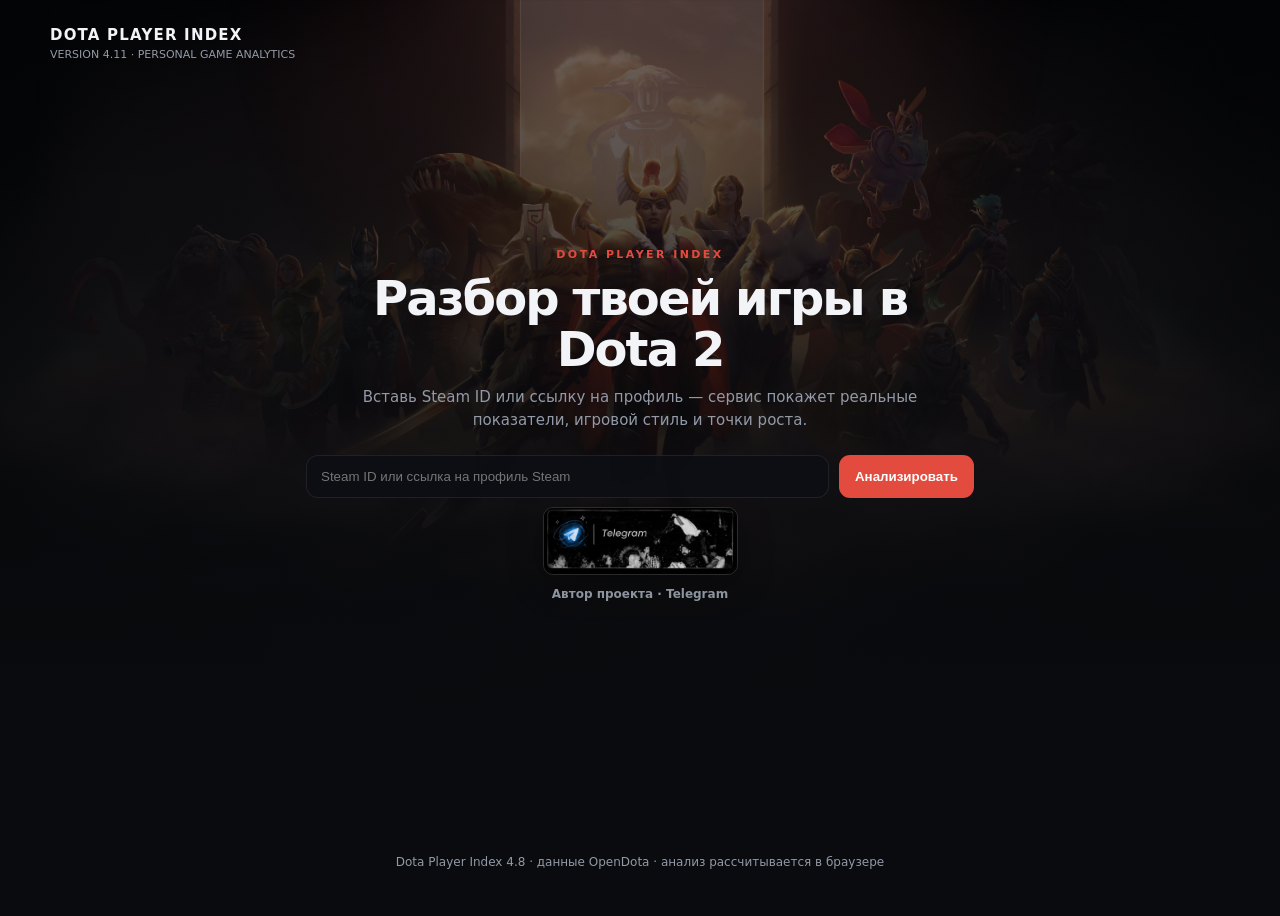
==== commit a32c90db: "Add files via upload" ====
--- a/index.html
+++ b/index.html
@@ -1,330 +1,984 @@
 <!doctype html>
 <html lang="ru">
 <head>
-<meta charset="utf-8"><meta name="viewport" content="width=device-width,initial-scale=1">
-<title>Dota Player Index — V15 OpenDota</title>
+<meta charset="utf-8">
+<meta name="viewport" content="width=device-width,initial-scale=1">
+<title>Dota Player Index 4.11</title>
 <style>
-:root{--bg:#07090d;--panel:#0f1319;--panel2:#151a22;--line:#252d38;--txt:#f4f5f7;--mut:#8993a2;--gold:#d8a45f;--gold2:#8e6a3d;--green:#67d39a;--red:#ef7777;--blue:#7ca7ff;--shadow:0 18px 55px rgba(0,0,0,.28)}
-*{box-sizing:border-box}html{scroll-behavior:smooth}body{margin:0;background:radial-gradient(circle at 78% -5%,#2a2115 0,transparent 30%),radial-gradient(circle at 5% 35%,#111b28 0,transparent 25%),var(--bg);color:var(--txt);font:14px Inter,system-ui,-apple-system,Segoe UI,sans-serif}.wrap{max-width:1240px;margin:auto;padding:22px 16px 70px}
-header{display:flex;justify-content:space-between;align-items:center;margin-bottom:42px}.logo{font-weight:950;letter-spacing:.13em}.logo span{color:var(--gold)}.topnote{font-size:10px;color:var(--mut);letter-spacing:.12em}
-.hero{text-align:center;max-width:920px;margin:0 auto 28px;padding:24px 18px;border-radius:22px;background:rgba(7,10,16,.40);backdrop-filter:blur(8px);border:1px solid rgba(255,255,255,.06)}.ey{color:var(--gold);font-size:10px;font-weight:900;letter-spacing:.24em}.hero h1{font-size:clamp(42px,7vw,82px);line-height:.92;letter-spacing:-.065em;margin:14px 0}.hero p{color:var(--mut);line-height:1.65;max-width:700px;margin:0 auto 24px}.search{display:flex;background:rgba(15,19,25,.94);border:1px solid var(--line);padding:6px;border-radius:15px;box-shadow:var(--shadow)}.search input{flex:1;background:transparent;border:0;outline:0;color:#fff;padding:14px;font-size:14px}.search button{background:var(--gold);border:0;border-radius:10px;font-weight:950;padding:0 24px;cursor:pointer}.hint{text-align:center;color:#5f6976;font-size:10px;margin-top:9px}
-#dash{display:none}.profile{display:flex;justify-content:space-between;gap:20px;align-items:flex-end;margin:35px 0 15px}.identity{display:flex;align-items:center;gap:14px}.avatar{width:78px;height:78px;border-radius:16px;object-fit:cover;background:var(--panel2);border:1px solid var(--line)}.name{font-size:34px;font-weight:950;letter-spacing:-.04em}.mut{color:var(--mut)}.profile-side{display:flex;align-items:flex-end;gap:10px}.rankbox,.archbox{background:rgba(15,19,25,.94);border:1px solid var(--line);border-radius:13px;padding:9px 12px}.rankbox{display:flex;align-items:center;gap:9px}.rankIcon{width:44px;height:44px;object-fit:contain}.rankbox small,.archbox small{display:block;color:var(--mut);font-size:9px;letter-spacing:.13em}.rankbox b,.archbox b{display:block;margin-top:3px}.archbox b{color:var(--gold)}
-.nav{display:flex;gap:7px;overflow:auto;padding:4px 0 15px;position:sticky;top:0;z-index:10;background:linear-gradient(var(--bg) 70%,transparent)}.nav button{white-space:nowrap;background:var(--panel);border:1px solid var(--line);color:#cbd1d9;border-radius:9px;padding:8px 12px;cursor:pointer}.nav button:hover{border-color:#55462f;color:#fff}
-.grid{display:grid;grid-template-columns:1.45fr .85fr;gap:14px}.grid2{display:grid;grid-template-columns:1fr 1fr;gap:14px}.card{background:linear-gradient(145deg,var(--panel),#0b0e13);border:1px solid var(--line);border-radius:15px;padding:19px;box-shadow:0 7px 30px rgba(0,0,0,.12)}.card h2{font-size:13px;margin:0 0 14px;letter-spacing:.03em}.section{margin-top:14px}.pill{display:inline-block;color:var(--gold);background:#211c15;border:1px solid #3a3021;border-radius:99px;padding:6px 9px;font-size:9px;letter-spacing:.12em;margin-bottom:10px}.text{color:#cbd1d9;line-height:1.65;font-size:13px}
-.metrics{display:grid;grid-template-columns:1fr 1fr;gap:9px}.metric{background:var(--panel2);border:1px solid #202733;border-radius:11px;padding:12px}.metricExplain{margin-top:8px;padding:8px 9px;background:#0d1218;border:1px solid #202733;border-radius:9px;font-size:9px;color:#aeb7c3;line-height:1.5}.metricExplain b{color:#e6b86a}.metricCompare{margin-top:9px;display:grid;grid-template-columns:repeat(3,1fr);gap:5px}.cmp{background:#10151c;border:1px solid #202733;border-radius:8px;padding:6px 5px;text-align:center}.cmp small{display:block;color:#6f7987;font-size:8px}.cmp b{display:block;font-size:10px;margin-top:2px}.cmp .up{color:var(--green)}.cmp .down{color:var(--red)}.cmp .flat{color:#cbd1d9}.metricHint{font-size:8px;color:#68717e;margin-top:6px;line-height:1.4}.row{display:flex;justify-content:space-between;gap:10px}.score{font-size:20px;font-weight:850}.label{font-size:11px}.bar{height:5px;background:#29313b;margin-top:9px;border-radius:9px;overflow:hidden}.fill{height:100%;background:linear-gradient(90deg,#755a35,var(--gold));border-radius:9px}.delta{font-size:9px;margin-top:6px;color:var(--mut)}
-.bigindex{display:flex;align-items:center;gap:18px}.ring{width:112px;height:112px;border-radius:50%;display:grid;place-items:center;background:conic-gradient(var(--gold) var(--deg),#252d37 0)}.ring:after{content:"";width:84px;height:84px;background:var(--panel);border-radius:50%;position:absolute}.ring b{position:relative;z-index:1;font-size:29px}.indexcopy{flex:1}.indexcopy b{font-size:17px}.sub{color:var(--mut);font-size:11px;line-height:1.55;margin-top:5px}
-.statline{display:flex;justify-content:space-between;padding:10px 0;border-bottom:1px solid var(--line)}.statline:last-child{border:0}.good{color:var(--green)}.bad{color:var(--red)}
-.rec{display:flex;gap:11px;padding:12px 0;border-bottom:1px solid var(--line)}.rec:last-child{border:0}.num{width:25px;height:25px;flex:none;background:#252c35;border-radius:50%;display:grid;place-items:center;color:var(--gold);font-weight:900;font-size:11px}.rec b{font-size:12px}.rec p{margin:4px 0 0;color:var(--mut);font-size:11px;line-height:1.5}.goal{background:#121b18;border:1px solid #234032;border-radius:10px;padding:10px;color:#b8e6cb;font-size:11px;line-height:1.5}
-.heroes{display:grid;grid-template-columns:repeat(3,1fr);gap:9px}.heroCard{display:flex;gap:10px;align-items:center}.heroPortrait{width:42px;height:42px;border-radius:8px;object-fit:cover;background:#0c1015;border:1px solid var(--line);flex:none}.heroCard .heroBody{min-width:0;flex:1}.heroCard{background:var(--panel2);border:1px solid var(--line);border-radius:11px;padding:11px}.heroTop{display:flex;justify-content:space-between;gap:8px}.heroCard b{font-size:12px}.heroCard p{margin:5px 0 0;color:var(--mut);font-size:10px}.tag{font-size:8px;color:var(--gold);border:1px solid #4b3b25;border-radius:99px;padding:3px 5px}
-.bars{height:145px;display:flex;align-items:end;gap:5px}.b{flex:1;text-align:center}.b i{display:block;max-width:34px;margin:auto;border-radius:4px 4px 0 0}.b span{font-size:8px;color:#68717e}.wl{font-size:11px;color:var(--mut);margin-bottom:8px}.legend{display:flex;gap:12px;font-size:9px;color:var(--mut)}.dot{display:inline-block;width:7px;height:7px;border-radius:50%;margin-right:4px}.win{background:var(--green)}.loss{background:var(--red)}
-.tablewrap{overflow:auto}.table{width:100%;border-collapse:collapse;font-size:11px}.table th,.table td{padding:10px 8px;border-bottom:1px solid var(--line);text-align:left;white-space:nowrap}.table th{color:var(--mut);font-size:9px;letter-spacing:.08em}.minihero{width:34px;height:34px;border-radius:7px;object-fit:cover;vertical-align:middle;margin-right:7px;border:1px solid var(--line);background:#0c1015}.resultW{color:var(--green);font-weight:800}.resultL{color:var(--red);font-weight:800}
-.timeline{display:flex;gap:9px;overflow:auto;padding-bottom:5px}.snapshot{min-width:180px;background:var(--panel2);border:1px solid var(--line);border-radius:11px;padding:11px}.snapshot b{font-size:13px}.snapshot p{margin:5px 0;color:var(--mut);font-size:10px}.share{display:flex;gap:9px;flex-wrap:wrap}.share button{background:var(--panel2);border:1px solid var(--line);color:#fff;border-radius:9px;padding:10px 13px;cursor:pointer}.status{text-align:center;color:var(--mut);padding:22px}.error{color:var(--red)}.potential{display:flex;align-items:center;justify-content:space-between;gap:15px;background:linear-gradient(135deg,#17140f,#11151b);border:1px solid #3a3021;border-radius:12px;padding:14px}.potential b{font-size:20px}.potential .potMain{color:var(--gold)}.potential p{margin:4px 0 0;color:var(--mut);font-size:10px;line-height:1.45}.rolebadge{display:inline-flex;align-items:center;gap:6px;margin-top:8px;padding:5px 8px;border:1px solid var(--line);border-radius:999px;background:#11161d;color:#cbd1d9;font-size:9px}.rolebadge b{color:var(--gold)}.percentile{font-size:9px;color:#9aa4b2;margin-top:4px}.metricCompare .cmp{min-height:38px}.axisWhy{margin-top:7px;font-size:9px;color:#778290;line-height:1.45}.potentialGrid{display:grid;grid-template-columns:1.2fr .8fr;gap:10px}.nextlevel{background:var(--panel2);border:1px solid var(--line);border-radius:12px;padding:14px}.nextlevel h3{margin:0 0 8px;font-size:11px}.nextlevel .nl{display:flex;justify-content:space-between;padding:6px 0;border-bottom:1px solid #202733;font-size:10px}.nextlevel .nl:last-child{border-bottom:0}.confidenceBox{display:flex;align-items:center;gap:8px;margin-top:8px}.confidenceBar{height:5px;flex:1;background:#29313b;border-radius:8px;overflow:hidden}.confidenceBar i{display:block;height:100%;background:var(--gold)}.telegramStart{display:inline-flex;margin-top:12px;color:var(--gold);text-decoration:none;font-size:10px;font-weight:800;padding:8px 12px;border:1px solid #4b3b25;border-radius:999px;background:#11161d}.telegramStart:hover{text-decoration:underline}.roleSwitch{display:flex;gap:6px;flex-wrap:wrap;margin-top:8px}.roleSwitch button{background:#11161d;border:1px solid var(--line);color:#9aa4b2;border-radius:999px;padding:5px 9px;font-size:9px;cursor:pointer}.roleSwitch button.active{color:var(--gold);border-color:#6b532e}.heroMode{display:flex;gap:6px;flex-wrap:wrap;margin-top:9px}.heroMode button{background:#11161d;border:1px solid var(--line);color:#9aa4b2;border-radius:999px;padding:6px 10px;font-size:9px;cursor:pointer}.heroMode button.active{color:var(--gold);border-color:#6b532e}.creator{text-align:center;margin:28px 0 0;color:#626d7b;font-size:10px}.creator a{color:var(--gold);text-decoration:none}.creator a:hover{text-decoration:underline}.note{font-size:9px;color:#66717e;line-height:1.55;margin-top:10px}.source{font-size:9px;color:#5d6875}.hidden{display:none!important}@media(max-width:700px){.potentialGrid{grid-template-columns:1fr}}
-@media(max-width:900px){.grid,.grid2{grid-template-columns:1fr}.profile{align-items:flex-start;flex-direction:column}.profile-side{align-items:flex-start}.archbox{margin-top:0}}@media(max-width:560px){.metrics{grid-template-columns:1fr}.heroes{grid-template-columns:1fr 1fr}.search{flex-direction:column}.search button{height:45px}.name{font-size:27px}.avatar{width:64px;height:64px}.profile-side{width:100%;flex-wrap:wrap}.rankbox,.archbox{flex:1}.nav{position:relative}}
-
-.evidence{display:grid;gap:6px}.evidenceRow{display:flex;justify-content:space-between;gap:12px;padding:9px 10px;border:1px solid #28313c;border-radius:10px;background:#10161d}.evidenceRow span{color:#aab4c0;font-size:12px}.stageGrid{display:grid;grid-template-columns:repeat(6,1fr);gap:8px}.stageCard{border:1px solid #28313c;border-radius:12px;padding:12px;background:#10161d;display:flex;flex-direction:column;gap:7px}.stageCard strong{font-size:25px}.stageCard span{font-size:11px;color:#9aa5b2}.stageCard i{height:5px;border-radius:5px;background:linear-gradient(90deg,#4f8b68,#d5a35d);display:block}.stageCard:nth-child(1) i,.stageCard:nth-child(2) i{background:#4f8b68}.stageCard:nth-child(5) i,.stageCard:nth-child(6) i{background:#a95b5b}@media(max-width:800px){.stageGrid{grid-template-columns:repeat(2,1fr)}.evidenceRow{flex-direction:column;gap:4px}}
-
-.sourceGrid{display:grid;grid-template-columns:repeat(4,1fr);gap:9px;margin-top:10px}.sourceCard{background:var(--panel2);border:1px solid var(--line);border-radius:11px;padding:11px}.sourceCard b{font-size:11px}.sourceCard span{display:block;color:var(--mut);font-size:9px;line-height:1.45;margin-top:5px}.sourceDot{display:inline-block;width:7px;height:7px;border-radius:50%;background:var(--green);margin-right:5px}.sourceDot.off{background:var(--mut)}.passport{display:grid;grid-template-columns:1fr 1fr;gap:10px}.passportBox{background:var(--panel2);border:1px solid var(--line);border-radius:11px;padding:12px}.passportBox h3{margin:0 0 7px;font-size:11px}.passportBox p{margin:0;color:var(--mut);font-size:10px;line-height:1.55}.evidenceRow{display:flex;justify-content:space-between;gap:10px;padding:8px 0;border-bottom:1px solid var(--line);font-size:10px}.evidenceRow:last-child{border-bottom:0}.noteStrong{color:#cbd1d9}.modelTag{display:inline-block;margin-left:5px;font-size:8px;color:var(--mut);border:1px solid var(--line);padding:2px 5px;border-radius:99px}
-@media(max-width:850px){.sourceGrid{grid-template-columns:1fr 1fr}.passport{grid-template-columns:1fr}}
-
-/* V13 readability */
-.axisGrid{display:grid;grid-template-columns:repeat(2,1fr);gap:14px}.axisCard{background:var(--panel2);border:1px solid #28313c;border-radius:14px;padding:17px}.axisHead{display:flex;justify-content:space-between;gap:12px;align-items:flex-start}.axisName{font-size:17px;font-weight:900}.axisGoal{margin-top:5px;color:#aeb7c3;font-size:12px;line-height:1.45}.axisMain{font-size:28px;font-weight:950;margin-top:13px}.axisMain small{font-size:12px;color:var(--mut);font-weight:700}.axisStats{display:flex;flex-wrap:wrap;gap:7px;margin-top:10px}.axisStat{background:#10161d;border:1px solid #29323e;border-radius:9px;padding:8px 10px}.axisStat b{font-size:14px}.axisStat span{display:block;color:#7e8996;font-size:10px;margin-top:2px}.battery{height:11px;background:#29313b;border-radius:99px;overflow:hidden;margin-top:12px}.battery i{display:block;height:100%;background:linear-gradient(90deg,#72552e,var(--gold));border-radius:99px}.axisAction{margin-top:12px;padding:10px 11px;border-left:3px solid var(--gold);background:#11161d;border-radius:8px;color:#d9dee5;font-size:12px;line-height:1.5}.axisAction b{color:var(--gold)}.topHeroes{display:flex;flex-wrap:wrap;gap:9px;margin-top:14px}.topHero{display:flex;align-items:center;gap:8px;background:var(--panel2);border:1px solid var(--line);border-radius:10px;padding:7px 9px}.topHero img{width:38px;height:38px;border-radius:7px;object-fit:cover}.topHero b{font-size:11px}.topHero span{display:block;color:var(--mut);font-size:9px;margin-top:2px}.quickStats{display:grid;grid-template-columns:repeat(4,1fr);gap:9px;margin-top:16px}.quickStat{background:var(--panel2);border:1px solid var(--line);border-radius:11px;padding:11px}.quickStat .qLabel{font-size:10px;color:#aab4c0}.quickStat .qVal{font-size:18px;font-weight:950;margin-top:5px}.quickStat .qBar{height:7px;background:#29313b;border-radius:99px;overflow:hidden;margin-top:8px}.quickStat .qBar i{display:block;height:100%;background:linear-gradient(90deg,#72552e,var(--gold));border-radius:99px}.quickStat .qHint{font-size:9px;color:#707b88;margin-top:5px}@media(max-width:900px){.quickStats{grid-template-columns:repeat(2,1fr)}.axisGrid{grid-template-columns:1fr}}@media(max-width:560px){.quickStats{grid-template-columns:1fr 1fr}.quickStat .qVal{font-size:16px}}
-
-.lossTable{display:grid;gap:6px}.lossRow{display:grid;grid-template-columns:1.5fr .9fr .9fr .6fr;gap:8px;align-items:center;background:var(--panel2);border:1px solid var(--line);border-radius:9px;padding:9px 10px;font-size:11px}.lossRow span{color:#9ea8b5}.lossRow strong{color:#fff}.lossRow em{font-style:normal;text-align:right;font-weight:900}@media(max-width:560px){.lossRow{grid-template-columns:1.2fr 1fr 1fr .6fr;font-size:10px}.quickStats{grid-template-columns:repeat(2,1fr)}}
-
-body{position:relative;isolation:isolate;min-height:100vh;background:var(--bg);overflow-x:hidden}
-body::before{content:"";position:fixed;inset:-18px;background-image:linear-gradient(rgba(4,7,12,.60),rgba(4,7,12,.82)),url("assets/dota-background.png");background-size:cover;background-position:center top;background-repeat:no-repeat;filter:blur(5px);transform:scale(1.045);opacity:.72;z-index:-3;pointer-events:none}
-body::after{content:"";position:fixed;inset:0;background:radial-gradient(circle at 50% 8%,rgba(31,42,68,.18),transparent 45%),linear-gradient(180deg,rgba(4,7,12,.10),rgba(4,7,12,.46));z-index:-2;pointer-events:none}
-.wrap{position:relative;z-index:1}
-
-.explainLink{display:inline-flex;align-items:center;gap:6px;margin-top:10px;border:0;background:transparent;color:#7ca7ff;font:inherit;font-size:11px;font-weight:800;cursor:pointer;padding:0;text-decoration:none}.explainLink:hover{text-decoration:underline}.modalBack{position:fixed;inset:0;background:rgba(0,0,0,.68);backdrop-filter:blur(7px);z-index:1000;display:none;align-items:center;justify-content:center;padding:18px}.modalBack.open{display:flex}.explainModal{width:min(720px,100%);max-height:min(84vh,760px);overflow:auto;background:linear-gradient(180deg,#111925,#0a0f16);border:1px solid #35445a;border-radius:18px;box-shadow:0 30px 100px rgba(0,0,0,.55);padding:22px}.explainHead{display:flex;justify-content:space-between;gap:12px;align-items:flex-start}.explainHead h3{margin:0;font-size:20px}.modalClose{border:1px solid #35445a;background:#151e2b;color:#fff;border-radius:9px;width:34px;height:34px;cursor:pointer}.explainIntro{color:#aeb8c6;line-height:1.6;margin:10px 0 16px}.explainGrid{display:grid;grid-template-columns:1fr 1fr;gap:9px}.explainItem{background:#0d141e;border:1px solid #253246;border-radius:11px;padding:11px}.explainItem small{display:block;color:#7f8da0;font-size:10px;margin-bottom:5px}.explainItem b{font-size:16px}.explainBar{height:8px;background:#273343;border-radius:99px;overflow:hidden;margin-top:8px}.explainBar i{display:block;height:100%;background:linear-gradient(90deg,#476bff,#67d39a)}.explainFoot{margin-top:14px;padding:12px;border-radius:11px;background:#101a29;color:#c5cfdb;line-height:1.55;font-size:12px}.axisWhy{float:right;margin-top:7px}
-.realStatsGrid{display:grid;grid-template-columns:repeat(4,1fr);gap:10px}.realStat{background:#0d141d;border:1px solid #263446;border-radius:11px;padding:12px}.realStat small{display:block;color:#8996a7;font-size:10px}.realStat b{display:block;font-size:23px;margin-top:5px}.realStat span{display:block;color:#657386;font-size:10px;margin-top:3px}@media(max-width:900px){.realStatsGrid{grid-template-columns:repeat(2,1fr)}}
-
-.planGrid{display:grid;grid-template-columns:repeat(3,1fr);gap:10px;margin-top:12px}.planCard{background:var(--panel2);border:1px solid var(--line);border-radius:11px;padding:11px}.planCard small{display:block;color:var(--mut);font-size:9px;text-transform:uppercase;letter-spacing:.08em}.planCard b{display:block;font-size:17px;margin:5px 0}.planCard span{display:block;font-size:11px}.planCard p{color:var(--mut);font-size:10px;line-height:1.45;margin:7px 0 0}@media(max-width:700px){.planGrid{grid-template-columns:1fr}}
+:root{--bg:#090b0f;--card:rgba(16,19,25,.88);--line:rgba(255,255,255,.08);--text:#f2f4f7;--muted:#929aa7;--red:#e34b3f;--gold:#e5b85c;--green:#55c58a}
+*{box-sizing:border-box}html{scroll-behavior:smooth}body{margin:0;background:var(--bg);color:var(--text);font:15px/1.5 Inter,system-ui,-apple-system,Segoe UI,sans-serif}
+body:before{content:"";position:fixed;inset:0;background:linear-gradient(180deg,rgba(4,6,9,.58),#090b0f 82%),url("assets/dota-background.png") center/cover no-repeat;filter:saturate(.75);z-index:-2}
+body:after{content:"";position:fixed;inset:0;background:radial-gradient(circle at 50% 0,rgba(227,75,63,.09),transparent 38%);z-index:-1;pointer-events:none}
+a{color:inherit}.wrap{width:min(1180px,calc(100% - 28px));margin:auto}.top{padding:24px 0 12px;display:flex;justify-content:space-between;align-items:center;gap:14px}.brand{font-weight:800;letter-spacing:.08em}.brand small{display:block;color:var(--muted);font-weight:500;letter-spacing:0;font-size:11px}.creator{font-size:12px;color:var(--muted);text-decoration:none}.search{display:flex;gap:10px;margin:18px 0 28px}.search input{flex:1;background:rgba(12,15,20,.92);border:1px solid var(--line);border-radius:12px;color:white;padding:13px 14px;outline:none}.btn{border:0;border-radius:11px;padding:12px 16px;background:var(--red);color:#fff;font-weight:750;cursor:pointer}.btn.secondary{background:#171b22;border:1px solid var(--line)}.btn:disabled{opacity:.5;cursor:wait}
+.hero{display:grid;grid-template-columns:1.25fr .75fr;gap:16px}.card{background:var(--card);border:1px solid var(--line);border-radius:18px;box-shadow:0 14px 50px rgba(0,0,0,.22)}.profile{padding:22px}.identity{display:flex;gap:15px;align-items:center}.avatar{width:68px;height:68px;border-radius:16px;object-fit:cover;background:#171b22}.name{font-size:25px;font-weight:850}.sub{color:var(--muted);font-size:13px}.indexbox{padding:22px;display:flex;align-items:center;justify-content:center;flex-direction:column;text-align:center}.index{font-size:70px;line-height:1;font-weight:900;letter-spacing:-.05em}.trend{color:var(--green);font-weight:750;margin-top:6px}.eyebrow{font-size:11px;color:var(--muted);letter-spacing:.12em;font-weight:800}.dna{margin-top:22px;padding-top:20px;border-top:1px solid var(--line)}.dna strong{display:block;font-size:20px;margin:3px 0 8px}.pill{display:inline-block;background:#1a1f27;border:1px solid var(--line);padding:5px 9px;border-radius:99px;font-size:11px;color:#cbd1da}
+.insight{margin-top:16px;padding:18px;border-left:3px solid var(--red);background:rgba(227,75,63,.07);border-radius:10px}.insight b{display:block;margin-bottom:5px}.actions{display:flex;gap:9px;margin-top:16px;flex-wrap:wrap}
+.section{margin-top:18px;padding:20px}.section h2{margin:0 0 5px;font-size:20px}.section>p{margin:0 0 16px;color:var(--muted)}.grid7{display:grid;grid-template-columns:repeat(7,1fr);gap:8px}.metric{padding:12px;border:1px solid var(--line);border-radius:12px;background:rgba(255,255,255,.025)}.metric b{display:block;font-size:20px}.metric span{color:var(--muted);font-size:11px}.bar{height:5px;background:#252a32;border-radius:9px;margin-top:8px;overflow:hidden}.bar i{display:block;height:100%;background:var(--red)}
+.stats{display:grid;grid-template-columns:repeat(5,1fr);gap:10px}.stat{padding:16px;border:1px solid var(--line);border-radius:13px}.stat .v{font-size:24px;font-weight:850}.stat .l{color:var(--muted);font-size:12px}
+.split{display:grid;grid-template-columns:1fr 1fr;gap:16px}.stage{display:grid;grid-template-columns:70px 1fr 40px;align-items:center;gap:10px;margin:13px 0}.stage .track{height:9px;background:#242933;border-radius:99px;overflow:hidden}.stage .track i{display:block;height:100%;background:var(--red)}.compare{width:100%;border-collapse:collapse}.compare th,.compare td{padding:11px 8px;border-bottom:1px solid var(--line);text-align:right}.compare th:first-child,.compare td:first-child{text-align:left}.compare th{color:var(--muted);font-size:11px;text-transform:uppercase}
+.habit{display:flex;justify-content:space-between;gap:20px;align-items:center}.habit .big{font-size:23px;font-weight:850}.evidence{color:var(--muted);margin-top:5px}.mission{display:grid;grid-template-columns:1fr auto;gap:12px;padding:14px 0;border-bottom:1px solid var(--line)}.mission:last-child{border:0}.check{width:23px;height:23px;border-radius:7px;border:1px solid #39404a;display:grid;place-items:center}.heroCards{display:grid;grid-template-columns:repeat(3,1fr);gap:12px}.heroCard{padding:15px;border:1px solid var(--line);border-radius:13px}.heroTitle{font-weight:800}.heroMeta{color:var(--muted);font-size:12px}.heroNums{display:flex;gap:16px;margin-top:12px}.heroNums b{display:block}.notice{color:var(--muted);font-size:12px;margin-top:12px}
+
+
+.dnaExtras{margin-top:16px;border:1px solid var(--line);border-radius:14px;padding:14px;background:rgba(0,0,0,.14)}
+.dnaExtrasTitle{font-size:11px;font-weight:900;letter-spacing:.12em;color:var(--muted);margin-bottom:10px}
+.dnaHeroes{display:grid;grid-template-columns:repeat(3,minmax(0,1fr));gap:9px}
+.dnaHero{display:grid;grid-template-columns:44px 1fr;gap:9px;align-items:center;padding:8px;border:1px solid var(--line);border-radius:11px;background:rgba(255,255,255,.025)}
+.dnaHero.positive{border-color:rgba(80,190,110,.65);box-shadow:inset 0 0 0 1px rgba(80,190,110,.08)}
+.dnaHero.negative{border-color:rgba(220,70,70,.7);box-shadow:inset 0 0 0 1px rgba(220,70,70,.08)}
+.dnaHero img{width:44px;height:44px;border-radius:9px;object-fit:cover;display:block}
+.dnaHeroName{font-weight:800;font-size:12px;white-space:nowrap;overflow:hidden;text-overflow:ellipsis}
+.dnaHeroMeta{font-size:11px;color:var(--muted);margin-top:3px}
+.wrBattery{margin-top:14px}
+.wrBatteryHead{display:flex;justify-content:space-between;align-items:center;font-size:11px;color:var(--muted);margin-bottom:6px}
+.wrBatteryValue{font-size:13px;font-weight:900;color:#7bd68b}
+.wrBatteryValue.bad{color:#e76a6a}
+.wrTrack{height:18px;border-radius:999px;background:rgba(255,255,255,.07);border:1px solid var(--line);padding:2px;overflow:hidden}
+.wrFill{height:100%;border-radius:999px;background:#55bd68;display:flex;align-items:center;justify-content:flex-end;padding-right:7px;box-sizing:border-box;min-width:2px;transition:width .3s ease}
+.wrFill.bad{background:#d95555}
+.wrFill span{font-size:10px;font-weight:900;color:#fff}
+@media(max-width:700px){.dnaHeroes{grid-template-columns:1fr}.dnaHero{grid-template-columns:48px 1fr}.dnaHero img{width:48px;height:48px}}
+.recent50HeroGrid{display:grid;grid-template-columns:repeat(2,minmax(0,1fr));gap:9px;margin-top:12px}.recent50HeroSection{padding:12px;border:1px solid var(--line);border-radius:14px;background:rgba(255,255,255,.025)}.recent50HeroSection.bad{border-color:rgba(220,70,70,.38)}.recent50HeroTitle{font-size:11px;font-weight:950;letter-spacing:.1em;color:#79d58e;margin-bottom:9px}.recent50HeroTitle.bad{color:#ee7777}.recent50HeroItem{display:grid;grid-template-columns:42px 1fr auto;gap:9px;align-items:center;padding:7px 0;border-bottom:1px solid rgba(255,255,255,.06)}.recent50HeroItem:last-child{border-bottom:0}.recent50HeroItem img{width:42px;height:42px;border-radius:9px;object-fit:cover}.recent50HeroName{font-weight:850;font-size:12px}.recent50HeroMeta{font-size:10px;color:var(--muted);margin-top:2px}.recent50HeroWR{font-size:12px;font-weight:950}.recent50HeroWR.good{color:#72d88c}.recent50HeroWR.bad{color:#ed6c6c}.lossHeadline{display:grid;grid-template-columns:repeat(3,1fr);gap:9px;margin:12px 0}.lossKpi{padding:12px;border:1px solid var(--line);border-radius:12px;background:rgba(255,255,255,.025);text-align:center}.lossKpi .big{font-size:23px;font-weight:950}.lossKpi .small{font-size:10px;color:var(--muted);margin-top:2px}.lossTable{width:100%;border-collapse:collapse;margin-top:10px}.lossTable th,.lossTable td{padding:10px 7px;border-bottom:1px solid var(--line);text-align:right}.lossTable th:first-child,.lossTable td:first-child{text-align:left}.lossTable th{font-size:10px;color:var(--muted);text-transform:uppercase}.lossDiffBad{color:#ed6c6c;font-weight:900}.lossDiffGood{color:#72d88c;font-weight:900}.lossDriverGrid{display:grid;grid-template-columns:repeat(2,1fr);gap:9px;margin-top:12px}.lossDriver{padding:12px;border:1px solid rgba(220,70,70,.28);border-radius:12px;background:rgba(220,70,70,.045)}.lossDriver b{display:block;font-size:13px}.lossDriver span{display:block;color:var(--muted);font-size:11px;margin-top:4px}.lossStageGrid{display:grid;grid-template-columns:repeat(4,1fr);gap:8px;margin-top:10px}.lossStage{padding:10px;border:1px solid var(--line);border-radius:11px;background:rgba(255,255,255,.02)}.lossStage b{display:block;font-size:11px}.lossStage strong{display:block;font-size:17px;margin-top:2px}.lossStage span{display:block;color:var(--muted);font-size:10px;margin-top:2px}.modalSectionTitle{margin:18px 0 7px;font-size:12px;letter-spacing:.1em;color:var(--muted);font-weight:950}@media(max-width:700px){.recent50HeroGrid,.lossDriverGrid{grid-template-columns:1fr}.lossStageGrid{grid-template-columns:repeat(2,1fr)}.lossHeadline{grid-template-columns:1fr 1fr 1fr}}
+
+.lossAdviceGrid{display:grid;grid-template-columns:repeat(2,minmax(0,1fr));gap:9px;margin-top:12px}.lossAdvice{padding:12px;border:1px solid rgba(229,184,92,.28);border-radius:12px;background:rgba(229,184,92,.045)}.lossAdvice b{display:block;font-size:13px}.lossAdvice span{display:block;color:var(--muted);font-size:11px;margin-top:4px}.heroDeep{margin-top:10px;padding:10px 11px;border-radius:11px;background:rgba(255,255,255,.025);border:1px solid rgba(255,255,255,.06)}.heroDeep b{font-size:11px}.heroDeep span{display:block;color:var(--muted);font-size:10px;margin-top:3px}.heroDeepTable{width:100%;border-collapse:collapse;margin-top:7px}.heroDeepTable td{padding:4px 3px;border-bottom:1px solid rgba(255,255,255,.05);font-size:10px}.heroDeepTable td:not(:first-child){text-align:right}.targetChip{display:inline-block;margin:3px 5px 0 0;padding:4px 7px;border-radius:999px;background:rgba(85,197,138,.08);border:1px solid rgba(85,197,138,.18);font-size:10px;color:#a8e5bd}.missionStat{color:#cbd1da;font-size:11px;margin-top:4px}.missionAdvice{color:var(--muted);font-size:11px;margin-top:4px}.planTitle{font-size:12px;letter-spacing:.1em;color:var(--muted);font-weight:950;margin:17px 0 7px}@media(max-width:700px){.lossAdviceGrid{grid-template-columns:1fr}}
+.loadingScreen{position:fixed;inset:0;z-index:20;display:flex;align-items:flex-start;justify-content:center;padding:34px 14px 20px;background:rgba(5,7,10,.93);backdrop-filter:blur(6px)}
+.loadingPanel{width:min(680px,100%);text-align:center;padding:10px 18px 20px}
+.loadingEyebrow{font-size:11px;letter-spacing:.22em;color:var(--red);font-weight:900}
+.loadingTitle{font-size:clamp(24px,4vw,38px);font-weight:900;line-height:1.08;margin-top:5px}
+.loadingSub{color:var(--muted);font-size:13px;margin-top:5px}
+.pudgeRunway{position:relative;width:min(520px,92vw);height:150px;margin:8px auto 0;overflow:hidden;display:flex;align-items:flex-end;justify-content:center}
+.pudgeRunner{position:absolute;bottom:5px;left:50%;width:118px;height:118px;object-fit:contain;transform:translateX(-50%);animation:pudgeBob .65s ease-in-out infinite alternate,pudgeSlide 2.4s ease-in-out infinite}
+@keyframes pudgeSlide{0%{left:14%;}50%{left:50%;}100%{left:86%;}}
+@keyframes pudgeBob{from{transform:translate(-50%,0) rotate(-1deg)}to{transform:translate(-50%,-4px) rotate(1deg)}}
+.loadingProgress{height:8px;background:#252a32;border-radius:99px;overflow:hidden;max-width:520px;margin:0 auto}
+.loadingProgress i{display:block;height:100%;width:0;background:var(--red);transition:width .25s ease}
+.loadingStats{max-width:520px;margin:8px auto 0;display:flex;justify-content:space-between;gap:10px;color:var(--muted);font-size:12px}.loadingStats b{color:#fff}
+.landing{min-height:calc(100vh - 150px);display:grid;place-items:center;padding:20px 0 70px}
+.landingBox{width:min(720px,100%);text-align:center;padding:34px 26px}
+.landingKicker{font-size:11px;letter-spacing:.22em;color:var(--red);font-weight:900;margin-bottom:10px}
+.landingBox h1{font-size:clamp(30px,5vw,48px);line-height:1.05;margin:0 0 12px;letter-spacing:-.04em}
+.landingBox>p{max-width:600px;margin:0 auto 24px;color:var(--muted);font-size:15px}
+.landingBox .search{margin:0;justify-content:center}
+.landingBox .search input{min-width:0}
+.telegramCard{display:block;width:min(220px,100%);margin:18px auto 0;border-radius:16px;overflow:hidden;border:1px solid rgba(255,255,255,.12);box-shadow:0 10px 35px rgba(0,0,0,.28);transition:transform .18s ease,filter .18s ease}.telegramCard:hover{transform:translateY(-2px);filter:brightness(1.08)}.telegramCard img{display:block;width:100%;height:auto}
+.landingTelegram{display:block;margin-top:10px;color:#8d949f;font-weight:700;font-size:12px;pointer-events:none;user-select:none}
+.landingTelegram:hover{color:#fff;text-decoration:underline}
+.heroVisual{width:74px;height:74px;border-radius:16px;overflow:hidden;flex:0 0 74px;background:#171b22;border:1px solid var(--line);box-shadow:0 8px 25px rgba(0,0,0,.28)}
+.heroVisual img{width:100%;height:100%;object-fit:cover;display:block}
+.rank{color:var(--gold);font-weight:800;margin-top:2px}
+.heroCard{display:grid;grid-template-columns:74px 1fr;gap:13px;align-items:center;min-height:105px}
+.heroBody{min-width:0}.heroTitle{font-size:16px;white-space:nowrap;overflow:hidden;text-overflow:ellipsis}
+.stageStat{display:flex;gap:8px;flex-wrap:wrap;margin-top:7px}.stageStat span{font-size:11px;color:var(--muted);background:rgba(255,255,255,.035);padding:3px 6px;border-radius:6px}
+.dataWarn{margin-top:10px;color:#e5b85c;font-size:12px}
+@media(max-width:600px){
+  .landing{min-height:calc(100vh - 100px);padding:10px 0 45px}
+  .landingBox{padding:20px 6px}
+  .landingBox .search{flex-direction:column}
+  .heroCard{grid-template-columns:64px 1fr}.heroVisual{width:64px;height:64px;flex-basis:64px}
+}
+.indexbox{min-height:0}
+.indexTriangleWrap{width:min(350px,100%);margin:12px auto 0}
+.triangleVisual{position:relative;width:100%;aspect-ratio:300/230}
+.indexTriangle{position:absolute;inset:0;width:100%;height:100%;display:block;overflow:visible}
+.indexTriangle polygon{fill:rgba(227,75,63,.14);stroke:rgba(227,75,63,.85);stroke-width:2}
+.indexTriangle .grid{fill:none;stroke:rgba(255,255,255,.10);stroke-width:1}
+.indexTriangle .playerShape{fill:rgba(229,184,92,.25);stroke:var(--gold);stroke-width:2.5}
+.triLabel{position:absolute;font-size:11px;font-weight:900;letter-spacing:.04em;text-align:center;line-height:1.2;z-index:2;white-space:nowrap}.triLabel small{display:block;color:var(--muted);font-size:10px;font-weight:600;margin-top:2px}.triTop{top:0;left:50%;transform:translateX(-50%)}.triLeft{left:0;bottom:1px;text-align:left}.triRight{right:0;bottom:1px;text-align:right}
+
+.modal{position:fixed;inset:0;background:rgba(0,0,0,.7);display:none;align-items:center;justify-content:center;padding:18px;z-index:5}.modal.open{display:flex}.modalBox{width:min(620px,100%);max-height:calc(100vh - 36px);overflow:auto;background:#10141a;border:1px solid var(--line);border-radius:18px;padding:22px}.modalBox.wide{width:min(940px,100%)}.modalBox h2{margin-top:0}.close{float:right;background:none;border:0;color:#fff;font-size:25px;cursor:pointer}
+footer{padding:28px 0 45px;color:var(--muted);font-size:12px;text-align:center}
+@media(max-width:900px){.hero,.split{grid-template-columns:1fr}.grid7{grid-template-columns:repeat(4,1fr)}.stats{grid-template-columns:repeat(3,1fr)}}
+@media(max-width:600px){.wrap{width:min(100% - 18px,1180px)}.top{padding-top:16px}.creator{display:none}.search{flex-direction:column}.grid7{grid-template-columns:repeat(2,1fr)}.stats{grid-template-columns:repeat(2,1fr)}.heroCards{grid-template-columns:1fr}.index{font-size:58px}.name{font-size:21px}}
+
+/* Dota Player Index 4.0 */
+.v4hero{display:grid;grid-template-columns:1.15fr .85fr;gap:16px;margin-top:8px}
+.v4profile{padding:24px 24px 9px}
+.v4headline{display:flex;gap:15px;align-items:center}
+.v4name{font-size:27px;font-weight:900;letter-spacing:-.03em}
+.v4meta{display:flex;gap:8px;flex-wrap:wrap;margin-top:8px}.recent50Box{margin-top:10px;padding:10px 12px;border:1px solid rgba(255,255,255,.11);border-radius:12px;background:rgba(255,255,255,.035)}.recent50Head{display:flex;justify-content:space-between;align-items:center;gap:10px;margin-bottom:7px}.recent50Head .label{font-size:10px;letter-spacing:.1em;font-weight:900;color:#c9ced7}.recent50Head .value{font-size:15px;font-weight:950}.recent50Track{position:relative;height:16px;border-radius:999px;background:rgba(255,255,255,.075);border:1px solid rgba(255,255,255,.1);overflow:hidden}.recent50Track:after{content:"";position:absolute;left:50%;top:0;bottom:0;width:2px;background:rgba(255,255,255,.7);box-shadow:0 0 8px rgba(255,255,255,.25)}.recent50Fill{height:100%;border-radius:999px;transition:width .35s ease}.recent50Fill.good{background:linear-gradient(90deg,#2f9b55,#65d98c)}.recent50Fill.bad{background:linear-gradient(90deg,#8f2020,#d94848)}.recent50Scale{display:flex;justify-content:space-between;margin-top:4px;font-size:9px;color:var(--muted)}
+.v4tag{padding:5px 9px;border:1px solid var(--line);border-radius:999px;background:rgba(255,255,255,.035);color:#cbd1da;font-size:11px}
+.v4main{margin-top:22px;padding-top:20px;border-top:1px solid var(--line)}
+.v4main h2{margin:0 0 5px;font-size:12px;letter-spacing:.16em;color:var(--muted)}
+.v4dna{font-size:25px;font-weight:900;margin-top:2px;cursor:pointer;display:inline-flex;align-items:center;gap:8px}.v4dna:after{content:"ⓘ";font-size:14px;color:var(--muted);font-weight:700}.styleHint{font-size:11px;color:var(--muted);margin-top:2px}.telegramCard{width:min(195px,100%);margin-top:9px;border-radius:10px;display:block}.telegramCard img{width:100%}.v4bestHeroTop{width:100%;margin:0 0 14px;padding:11px 13px;border:1px solid rgba(229,184,92,.3);border-radius:13px;background:linear-gradient(180deg,rgba(229,184,92,.08),rgba(255,255,255,.02));text-align:left;display:flex;align-items:center;gap:12px}.v4bestHeroTop img{width:54px;height:54px;border-radius:10px;object-fit:cover}.v4bestHeroTop .heroTopTitle{font-size:10px;letter-spacing:.12em;color:var(--muted);font-weight:900}.v4bestHeroTop b{display:block;font-size:16px}.v4bestHeroTop span{font-size:11px;color:var(--muted)}.v4indexStats{display:grid;grid-template-columns:repeat(5,1fr);gap:7px;width:100%;margin-top:13px}.v4indexStat{padding:9px 6px;border:1px solid var(--line);border-radius:11px;background:rgba(255,255,255,.025)}.v4indexStat .ico{font-size:16px;line-height:1}.v4indexStat b{display:block;font-size:14px;margin-top:3px}.v4indexStat span{font-size:9px;color:var(--muted);text-transform:uppercase;letter-spacing:.04em}.v4cards{display:grid;grid-template-columns:repeat(7,1fr);gap:9px}.v4card{position:relative;overflow:hidden}.v4card .iconCircle{width:28px;height:28px;border-radius:50%;display:grid;place-items:center;background:rgba(255,255,255,.06);border:1px solid var(--line);font-size:14px}.metricSmallIcon{width:38px;height:38px;object-fit:contain;display:block;margin-bottom:4px;filter:drop-shadow(0 4px 9px rgba(0,0,0,.28));opacity:.9}.metricSmallEmoji{display:grid;place-items:center;width:38px;height:38px;font-size:24px;margin-bottom:4px}.v4card .delta{position:absolute;right:10px;top:10px;font-size:11px;font-weight:900}.v4card .delta.up{color:var(--green)}.v4card .delta.down{color:#e76a6a}.v4cards .v4card:nth-child(n+6){grid-column:span 1}.styleModalGrid{display:grid;grid-template-columns:1fr;gap:8px;margin-top:12px}.styleMeaning{padding:10px 12px;border:1px solid var(--line);border-radius:11px;background:rgba(255,255,255,.025)}.styleMeaning b{font-size:13px}.styleMeaning span{display:block;color:var(--muted);font-size:12px;margin-top:2px}@media(max-width:850px){.v4cards{grid-template-columns:repeat(4,1fr)}.v4indexStats{grid-template-columns:repeat(3,1fr)}}@media(max-width:560px){.v4cards{grid-template-columns:repeat(2,1fr)}.v4indexStats{grid-template-columns:repeat(2,1fr)}.compareStats{grid-template-columns:repeat(2,1fr)}}
+.v4summary{font-size:17px;line-height:1.45;margin-top:13px;max-width:760px}
+.v4summary b{color:#fff}
+.v4actions{display:flex;gap:9px;flex-wrap:wrap;margin-top:17px}.v4actions .btn{min-height:42px}.v4styleButton{margin-bottom:0}
+.v4index{padding:25px;display:flex;flex-direction:column;align-items:center;justify-content:center;text-align:center;min-height:360px}
+.v4index .index{font-size:76px}
+.v4index .trend{font-size:13px}
+.v4triangle{width:min(100%,320px);margin:4px auto 0}
+.v4triangle .indexTriangleWrap{width:100%;margin-top:4px}
+.v4triangle .triangleVisual{max-width:290px}
+
+.v4progress{margin-top:13px;padding:13px;border:1px solid var(--line);border-radius:13px;background:rgba(255,255,255,.025)}
+.v4progressHead{display:flex;justify-content:space-between;gap:12px;font-size:12px}
+.v4progressHead b{font-size:13px}
+.v4miniTrack{height:7px;background:#252a32;border-radius:99px;overflow:hidden;margin-top:8px}.v4miniTrack i{display:block;height:100%;background:var(--green)}
+.v4cards{display:grid;grid-template-columns:repeat(4,1fr);gap:10px}
+.v4card{padding:14px;border:1px solid var(--line);border-radius:13px;background:rgba(255,255,255,.025)}
+.v4card .label{font-size:10px;letter-spacing:.12em;color:var(--muted);font-weight:850}.v4card .big{font-size:21px;font-weight:900;margin-top:4px}.v4card .small{font-size:12px;color:var(--muted);margin-top:3px}
+.v4two{display:grid;grid-template-columns:1fr 1fr;gap:16px}
+.v4problem{display:flex;align-items:center;justify-content:space-between;gap:15px}.v4problemTitle{font-size:25px;font-weight:900}.v4problemText{margin-top:5px;color:var(--muted)}
+.v4arrow{font-size:28px;color:var(--red);font-weight:900}
+.v4experiment{display:grid;grid-template-columns:1fr 260px;gap:20px;align-items:center}.v4goal{padding:17px;border:1px solid var(--line);border-radius:14px;background:rgba(255,255,255,.025)}
+.v4goalLabel{font-size:10px;letter-spacing:.14em;color:var(--muted);font-weight:900}.v4goalTitle{font-size:21px;font-weight:900;margin-top:5px}.v4goal p{margin:5px 0 0;color:var(--muted)}
+.v4missions{margin-top:15px}.v4mission{padding:12px 0;border-bottom:1px solid var(--line);display:grid;grid-template-columns:30px 1fr;gap:10px}.v4mission:last-child{border-bottom:0}.v4num{font-weight:900;color:var(--red)}
+.v4heroPool{display:flex;gap:8px;flex-wrap:wrap;margin-top:10px}.v4heroPill{display:flex;align-items:center;gap:7px;padding:7px 9px;border:1px solid var(--line);border-radius:10px;background:rgba(255,255,255,.025)}.v4heroPill img{width:30px;height:30px;border-radius:7px;object-fit:cover}.v4heroPill b{font-size:12px}.v4heroPill span{display:block;color:var(--muted);font-size:10px}
+.v4heroGroups{display:grid;grid-template-columns:1fr 1fr;gap:10px;margin-top:14px}
+.v4heroGroup{padding:10px;border:1px solid var(--line);border-radius:12px;background:rgba(255,255,255,.018)}
+.v4heroGroupTitle{font-size:10px;letter-spacing:.12em;font-weight:900;color:var(--muted);margin-bottom:8px}
+.v4heroGroupTitle.bad{color:#e76a6a}.v4heroPill.bad{border-color:rgba(220,70,70,.55)}
+.v4styleButton{margin-top:8px;width:auto;min-width:0;text-align:center;border-color:rgba(229,184,92,.38);box-shadow:0 0 0 1px rgba(229,184,92,.04),0 6px 20px rgba(0,0,0,.14);padding:9px 14px}.v4styleButton:hover{border-color:rgba(229,184,92,.62);background:rgba(229,184,92,.06)}
+@media(max-width:560px){.v4heroGroups{grid-template-columns:1fr}}
+
+
+.v4insights{display:grid;grid-template-columns:1fr 1fr;gap:16px;margin-top:18px}.v4insightCard{padding:20px}.v4insightKicker{font-size:10px;letter-spacing:.14em;color:var(--muted);font-weight:950}.v4insightTitle{font-size:24px;font-weight:950;margin-top:7px}.v4insightText{color:var(--muted);line-height:1.5;margin-top:6px}.v4insightEvidence{display:flex;gap:8px;flex-wrap:wrap;margin-top:12px}.v4evidence{padding:8px 10px;border:1px solid var(--line);border-radius:10px;background:rgba(255,255,255,.025)}.v4evidence b{display:block;font-size:13px}.v4evidence span{display:block;color:var(--muted);font-size:10px;margin-top:2px}.v4insightNote{font-size:10px;color:var(--muted);margin-top:11px}.v4stageSignal{margin-top:12px;padding:12px;border:1px solid rgba(229,184,92,.25);border-radius:12px;background:rgba(229,184,92,.05)}.v4stageSignal b{display:block;font-size:13px}.v4stageSignal span{display:block;color:var(--muted);font-size:11px;margin-top:3px}.v4stageBars{display:grid;grid-template-columns:repeat(4,1fr);gap:7px;margin-top:12px}.v4stageBar{padding:9px 7px;border:1px solid var(--line);border-radius:10px;text-align:center}.v4stageBar b{display:block;font-size:10px}.v4stageBar strong{display:block;font-size:17px;margin-top:3px}.v4stageBar span{display:block;color:var(--muted);font-size:9px;margin-top:2px}@media(max-width:850px){.v4insights{grid-template-columns:1fr}}@media(max-width:560px){.v4stageBars{grid-template-columns:repeat(2,1fr)}.v4insightTitle{font-size:21px}}
+.v4stages{display:grid;grid-template-columns:repeat(4,1fr);gap:8px}.v4stage{padding:12px;border:1px solid var(--line);border-radius:12px}.v4stage b{font-size:12px}.v4stage .wr{font-size:21px;font-weight:900;margin-top:3px}.v4stage .sub{font-size:11px;margin-top:2px}
+.v4proof{font-size:12px;color:var(--muted);margin-top:9px}.v4proof strong{color:#e5b85c}
+@media(max-width:850px){.v4hero,.v4two,.v4experiment{grid-template-columns:1fr}.v4index{min-height:0}.v4cards{grid-template-columns:repeat(2,1fr)}.v4stages{grid-template-columns:repeat(2,1fr)}}
+@media(max-width:560px){.v4name{font-size:23px}.v4summary{font-size:15px}.v4problemTitle{font-size:21px}.v4cards{grid-template-columns:1fr 1fr}.v4index .index{font-size:62px}}
+
+.comparePlayerForm{display:flex;gap:8px;margin-top:14px}.comparePlayerForm input{flex:1;min-width:0;background:#0b0e12;border:1px solid var(--line);border-radius:10px;padding:11px 12px;color:#fff;outline:none}.comparePlayerForm input:focus{border-color:rgba(229,184,92,.55)}
+.compareBox{text-align:center;padding:6px 0 2px}.compareLabel{font-size:10px;letter-spacing:.16em;color:var(--muted);font-weight:900}.compareNames{display:grid;grid-template-columns:1fr auto 1fr;align-items:center;gap:12px;margin-top:14px}.compareSide{padding:14px;border:1px solid var(--line);border-radius:14px;background:rgba(255,255,255,.025)}.compareAvatar{width:58px;height:58px;border-radius:50%;object-fit:cover;display:block;margin:0 auto 9px;border:1px solid rgba(255,255,255,.12);background:#151922}.compareStats{display:grid;grid-template-columns:repeat(4,1fr);gap:7px;margin-top:12px}.compareStat{padding:9px 7px;border:1px solid var(--line);border-radius:10px;background:rgba(255,255,255,.02)}.compareStat span{display:block;color:var(--muted);font-size:9px;text-transform:uppercase;letter-spacing:.05em}.compareStat b{display:block;margin-top:3px;font-size:13px}.compareSide span{display:block;color:var(--muted);font-size:11px;margin-bottom:4px}.compareSide b{display:block;font-size:13px;white-space:nowrap;overflow:hidden;text-overflow:ellipsis}.compareIndex{font-size:48px;font-weight:950;line-height:1;margin-top:8px}.compareVs{font-size:12px;color:var(--muted);font-weight:900}.compareDiff{margin-top:15px;padding:12px;border:1px solid rgba(229,184,92,.28);border-radius:12px;background:rgba(229,184,92,.06)}.compareDiff b{font-size:19px}.compareHint{font-size:12px;color:var(--muted);margin-top:10px}.compareLoading{padding:20px;text-align:center;color:var(--muted)}
+.v4compareBtn{margin-top:10px;width:100%}.v4compareImageBtn{display:block;width:min(280px,100%);height:auto;margin:10px auto 0;border-radius:10px;border:1px solid rgba(255,255,255,.1);box-shadow:0 8px 22px rgba(0,0,0,.2);cursor:pointer;transition:transform .18s ease,filter .18s ease}.v4compareImageBtn:hover{transform:translateY(-1px);filter:brightness(1.07)}.metricIconImg{width:42px;height:42px;object-fit:contain;display:block;filter:drop-shadow(0 5px 10px rgba(0,0,0,.3));opacity:.92}.metricEmoji{width:42px;height:42px;display:grid;place-items:center;font-size:27px;color:#e8e8e8;text-shadow:0 4px 12px rgba(0,0,0,.5)}.v4indexStats6{grid-template-columns:repeat(3,1fr)}.v4indexStat{min-height:90px;display:flex;flex-direction:column;align-items:center;justify-content:center}.v4indexStat span{text-transform:none;letter-spacing:0;font-size:9px}@media(max-width:560px){.v4indexStats6{grid-template-columns:repeat(2,1fr)}.compareNames{grid-template-columns:1fr}.compareVs{display:none}.comparePlayerForm{flex-direction:column}}
+
+.roleBreakdown{display:flex;flex-wrap:wrap;gap:7px;margin:8px 0 4px}.rolePill{padding:6px 9px;border:1px solid rgba(255,255,255,.08);background:rgba(255,255,255,.035);border-radius:999px;font-size:11px;color:#aeb6c5}.rolePill b{color:#e9edf5;margin-right:3px}.roleSecondary{opacity:.8}.v4meta{display:flex;gap:7px;flex-wrap:wrap;align-items:center}
+.roleExplainRow{display:flex;align-items:center;justify-content:space-between;gap:12px;padding:10px 0;border-bottom:1px solid rgba(255,255,255,.06)}.roleExplainRow:last-child{border-bottom:0}.roleExplainLabel{display:flex;align-items:center;gap:7px}.roleMain{display:flex;align-items:center;gap:10px;margin-top:9px}.roleMainIcon{width:42px;height:42px;object-fit:contain;display:block;filter:drop-shadow(0 5px 10px rgba(0,0,0,.32));border-radius:8px}.roleMainText{display:flex;align-items:center;gap:8px}.roleMainText b{font-size:14px}.roleOtherBtn{padding:7px 10px;border-radius:9px;background:rgba(255,255,255,.035);border:1px solid var(--line);color:#cbd1da;font-size:10px;font-weight:850;cursor:pointer}.rankIdentity{display:flex;align-items:center;gap:9px;margin-bottom:2px}.rankIcon{width:46px;height:46px;object-fit:contain;display:block;filter:drop-shadow(0 4px 10px rgba(0,0,0,.38));flex:0 0 46px}.rankText{min-width:0}.rankText .rank{margin-top:1px;font-size:12px}.compareRankRow{display:flex;align-items:center;justify-content:center;gap:8px;margin-top:4px}.compareRankIcon{width:44px;height:44px;object-fit:contain;filter:drop-shadow(0 4px 10px rgba(0,0,0,.35))}.compareRankText{font-size:11px;color:var(--gold);font-weight:850}.compareRoleLine{display:flex;align-items:center;justify-content:center;gap:6px;margin-top:8px}.compareRoleIcon{width:30px;height:30px;object-fit:contain;filter:drop-shadow(0 3px 7px rgba(0,0,0,.3))}.compareRoleLine b{font-size:11px}
 </style>
 </head>
 <body>
 <div class="wrap">
-<header><div class="logo">DOTA <span>PLAYER INDEX</span></div><div class="topnote">V15 · PLAYER ANALYTICS</div></header>
-<section class="hero" id="landing"><div class="ey">REAL MATCH DATA · PLAYER PROFILE</div><h1>Пойми, <span style="color:var(--gold)">почему</span> ты играешь так.</h1><p>Не просто KDA. Анализируем темп, фарм, смерти, командное участие, объекты, пул героев и стабильность — и превращаем это в понятный план следующих 20 игр.</p><div class="search"><input id="steamInput" placeholder="Steam ID или https://steamcommunity.com/profiles/..." autocomplete="off"><button id="analyze">ANALYZE PLAYER</button></div><div class="hint">Профиль Steam должен быть доступен для публичного просмотра матчей.</div><a class="telegramStart" href="https://t.me/chinasd787" target="_blank" rel="noopener">📢 Telegram автора · @chinasd787</a></section>
-<div id="status" class="status hidden"></div>
-<section id="dash">
-<div class="profile"><div class="identity"><img id="avatar" class="avatar"><div><div id="name" class="name">—</div><div id="meta" class="mut">—</div><div id="roleBadge" class="rolebadge"></div><div id="roleDistribution" class="mut" style="margin-top:6px;font-size:10px"></div><div id="roleSwitch" class="roleSwitch hidden"></div></div></div><div class="profile-side"><div class="rankbox"><img id="rankIcon" class="rankIcon"><div><small>RANK</small><b id="rankName">—</b></div></div><div class="archbox"><small>АРХЕТИП</small><b id="arch">—</b></div></div></div>
-<div class="nav"><button data-go="overview">Обзор</button><button data-go="performance">Показатели</button><button data-go="heroes">Герои</button><button data-go="matches">Матчи</button><button data-go="training">Тренировка</button><button data-go="history">История</button><button data-go="share">Share card</button></div>
-<div id="overview" class="section grid"><div class="card"><h2>PLAYER INDEX</h2><div class="bigindex"><div id="ring" class="ring" style="--deg:0deg"><b id="indexScore">—</b></div><div class="indexcopy"><b id="indexTitle">Анализируем профиль…</b><div id="indexSub" class="sub">—</div></div></div><div id="bestHeroesTop" class="topHeroes"></div><div class="quickStats" id="quickStats"></div><button id="whyIndex" class="explainLink" type="button">ⓘ Почему у меня такая оценка?</button><div class="note">Player Index — сводный показатель профиля. А ниже мы показываем реальные игровые цифры, чтобы было понятно, за счёт чего он получился.</div></div><div class="card realTopCard"><h2>РЕАЛЬНАЯ СТАТИСТИКА</h2><div id="realStatsTop" class="realStatsGrid"></div><div class="note">Это фактические значения из матчей OpenDota, а не баллы Player Index.</div></div><div class="card"><h2>ГЛАВНЫЙ ВЫВОД</h2><div id="mainInsight" class="text">—</div><div id="insightEvidence" class="evidence" style="margin-top:12px"></div><div class="goal" id="goal" style="margin-top:12px">—</div></div></div>
-<div class="section card"><h2>ПОЧЕМУ ТЫ ПРОИГРЫВАЕШЬ</h2><div id="lossAnalysis" class="text">—</div><div class="note">Это поиск повторяющихся различий между твоими победами и поражениями по доступным данным матчей. Это не доказательство причины поражения.</div></div><div class="section grid2"><div class="card"><h2>СИЛЬНЫЕ СТОРОНЫ</h2><div id="strengths" class="text">—</div></div><div class="card"><h2>ЗОНЫ РОСТА</h2><div id="weaknesses" class="text">—</div></div></div>
-<div id="performance" class="section card">
-<h2>ТВОЯ ИГРА · 10 ПОКАЗАТЕЛЕЙ</h2>
-<div id="metrics" class="axisGrid"></div>
-<div class="note">Каждая карточка показывает реальные цифры из твоих матчей. Балл — это удобное сводное представление, а крупные числа ниже него — фактическая статистика. Роль автоматически определяется по истории матчей и может быть переключена вручную.</div>
+<header class="top">
+  <div class="brand">DOTA PLAYER INDEX <small>VERSION 4.11 · PERSONAL GAME ANALYTICS</small></div>
+  
+</header>
+
+<div class="landing" id="landing">
+  <div class="landingBox">
+    <div class="landingKicker">DOTA PLAYER INDEX</div>
+    <h1>Разбор твоей игры в Dota 2</h1>
+    <p>Вставь Steam ID или ссылку на профиль — сервис покажет реальные показатели, игровой стиль и точки роста.</p>
+    <div class="search">
+      <input id="steam" placeholder="Steam ID или ссылка на профиль Steam" value="">
+      <button class="btn" id="load">Анализировать</button>
+    </div>
+    <a class="telegramCard" href="https://t.me/chinasd787" target="_blank" rel="noopener" aria-label="Telegram создателя">
+      <img src="assets/telegram-creator.png" alt="Телеграм создателя">
+    </a>
+    <div class="landingTelegram">Автор проекта · Telegram</div>
+  </div>
 </div>
-<div class="section card">
-<h2>ПОТЕНЦИАЛ РОСТА РЕЙТИНГА</h2>
-<div class="potentialGrid">
-<div id="potential" class="potential"><div><b id="potentialLevel" class="potMain">—</b><p id="potentialText">—</p><div class="confidenceBox"><span class="source">уверенность</span><div class="confidenceBar"><i id="potentialConfidence" style="width:0%"></i></div><span id="potentialConfidenceText" class="source">—</span></div></div><div id="potentialDelta" class="score">—</div></div>
-<div id="nextLevel" class="nextlevel"><h3>ЧТО НУЖНО ДО СЛЕДУЮЩЕГО УРОВНЯ</h3><div id="nextLevelRows"></div></div>
+
+<div id="app"></div>
+
+<footer>Dota Player Index 4.8 · данные OpenDota · анализ рассчитывается в браузере</footer>
 </div>
-<div class="note">Это не прогноз будущего MMR. Это оценка запаса для улучшения по текущим игровым ошибкам: что может измениться, если закрыть главные зоны роста.</div>
-</div>
-<div class="section grid2"><div class="card"><h2>ПОСЛЕДНИЕ 10 ИГР</h2><div id="wltext" class="wl">—</div><div id="results" class="bars"></div><div class="legend"><span><i class="dot win"></i>WIN</span><span><i class="dot loss"></i>LOSS</span></div></div><div class="card"><h2>ФОРМА</h2><div id="formStats"></div></div></div>
-<div id="heroes" class="section card"><h2>ГЕРОИ · ПУЛ И СТИЛЬ</h2><div id="heroCards" class="heroes"></div><div class="card" style="margin-top:12px;background:#11161d"><h3 style="margin:0 0 6px;font-size:13px">🔥 ГЕРОИ ДЛЯ ТВОЕЙ РОЛИ В ЭТОМ ПАТЧЕ</h3><div id="patchInfo" class="note">Загрузка текущей статистики…</div><div class="heroMode"><button id="heroModeMeta" class="active">🔥 Мета</button><button id="heroModeMine">🎮 Мои герои</button></div><div id="recommendedHeroes" class="heroes" style="margin-top:10px"></div></div><div class="note">Hero score учитывает количество игр, winrate и объём выборки. 1–2 игры не объявляются «лучшим героем».</div></div>
-<div class="section card"><h2>ИСТОЧНИКИ ДАННЫХ</h2><div class="sourceGrid"><div class="sourceCard"><b><i class="sourceDot"></i>OpenDota</b><span>Основной источник матчей, профиля и heroStats в этой браузерной версии.</span></div><div class="sourceCard"><b><i class="sourceDot"></i>Только браузер</b><span>Никаких STRATZ-токенов, Node.js или сервера. Сайт работает одной index.html.</span></div><div class="sourceCard"><b><i class="sourceDot"></i>Расчёты Dota Player Index</b><span>Все выводы считаются из реальных матчей: победы/поражения, GPM, XPM, LH, урон, смерти, драки и объекты.</span></div><div class="sourceCard"><b><i class="sourceDot off"></i>Честные ограничения</b><span>Без STRATZ мы не притворяемся, что знаем скрытые события карты. Показываем только то, что реально есть в OpenDota.</span></div></div><div class="note" style="margin-top:10px">V15 не смешивает несовместимые показатели разных сервисов. Сначала данные нормализуются, затем анализируются. Peer-percentile по рангу появится только после накопления собственной benchmark-базы.</div></div><div id="realBenchmark" class="section card"><h2>📊 РЕАЛЬНЫЙ BENCHMARK · OPEN DOTA</h2><div id="benchmarkStatus" class="note">Загрузка hero-specific benchmark…</div><div id="benchmarkCards" class="metrics" style="margin-top:10px"></div><div class="note">Здесь используются реальные percentile-данные OpenDota для конкретных героев. Это не общий percentile игрока по рангу: OpenDota публикует benchmark по герою, поэтому мы не смешиваем эти данные с модельным benchmark осей.</div></div>
-<div class="section card"><h2>ПАСПОРТ ИГРОКА</h2><div id="passport" class="passport"></div></div><div id="matches" class="section card"><h2>ПОСЛЕДНИЕ МАТЧИ</h2><div class="tablewrap"><table class="table"><thead><tr><th>РЕЗУЛЬТАТ</th><th>ГЕРОЙ</th><th>K/D/A</th><th>GPM</th><th>XPM</th><th>LH</th><th>DMG</th><th>ВРЕМЯ</th></tr></thead><tbody id="matchRows"></tbody></table></div></div>
-<div id="training" class="section grid2"><div class="card"><h2>ЧТО ТРЕНИРОВАТЬ · СЛЕДУЮЩИЕ 20 ИГР</h2><div id="recs"></div></div><div class="card"><h2>20-GAME MISSION</h2><div id="mission" class="text">—</div><div class="goal" id="missionGoal" style="margin-top:12px">—</div></div></div>
-<div id="gameTimeline" class="section card"><h2>ГДЕ ТЫ ТЕРЯЕШЬ ИГРУ</h2><div id="timelineStages" class="stageGrid"></div><div id="typicalGames" class="grid2" style="margin-top:12px"></div></div>
-<div id="history" class="section card"><h2>ИСТОРИЯ АНАЛИЗОВ НА ЭТОМ УСТРОЙСТВЕ</h2><div id="timeline" class="timeline"></div><div class="note">История хранится локально в браузере. Это MVP-версия прогресса; полноценная синхронизация между устройствами появится после подключения backend.</div></div>
-<div id="share" class="section card"><h2>SHARE CARD</h2><div id="shareText" class="text">—</div><div class="share"><button id="copyBtn">Скопировать результат</button><button id="copyLinkBtn">Скопировать ссылку</button></div></div>
-<div class="note" style="margin-top:18px">Источник игровых данных: OpenDota API. V15 специально сделана без STRATZ, токенов и backend — достаточно одной index.html. Для профиля и матчей используются реальные данные игрока; выборка для основного анализа — до 300 ranked-матчей, если они доступны. Benchmarks OpenDota применяются отдельно для hero-specific сравнения.</div>
-</section>
-</div>
-<div id="explainModal" class="modalBack" aria-hidden="true"><div class="explainModal" role="dialog" aria-modal="true" aria-labelledby="explainTitle"><div class="explainHead"><h3 id="explainTitle">Почему такая оценка?</h3><button id="explainClose" class="modalClose" type="button" aria-label="Закрыть">×</button></div><div id="explainBody"></div></div></div>
+
+<div class="modal" id="modal"><div class="modalBox"><button class="close" onclick="closeModal()">×</button><div id="modalContent"></div></div></div>
+
 <script>
 const API='https://api.opendota.com/api';
-const $=id=>document.getElementById(id); let STATE=null;
-const esc=s=>String(s??'').replace(/[&<>"']/g,m=>({'&':'&amp;','<':'&lt;','>':'&gt;','"':'&quot;',"'":'&#039;'}[m]));
-const safeNumber=(v,f=0)=>Number.isFinite(Number(v))?Number(v):f;
-const safeFixed=(v,d=1)=>safeNumber(v).toFixed(d);
-const clamp=(x,a=0,b=100)=>Math.max(a,Math.min(b,safeNumber(x,a)));
-async function get(path){const r=await fetch(API+path);if(!r.ok)throw Error('OpenDota HTTP '+r.status);return r.json()}
-function idOf(input){const raw=String(input||'').trim();if(!raw)throw Error('Вставь Steam ID или ссылку на Steam-профиль.');const pm=raw.match(/steamcommunity\.com\/profiles\/(\d+)/i);const vm=raw.match(/steamcommunity\.com\/id\/([^\/?#]+)/i);let v=pm?.[1]||raw.match(/(?:^|\D)(7656119\d{10})(?:\D|$)/)?.[1];if(!v&&vm)throw Error('Ссылки /id/username пока не резолвятся. Используй /profiles/7656119...');if(!v){const d=raw.replace(/\D/g,'');if(!d)throw Error('Steam ID не найден.');v=d}let n=BigInt(v),base=76561197960265728n;if(n>=base)n-=base;if(n<=0n||n>4294967295n)throw Error('Некорректный Steam ID.');return Number(n)}
-function isWin(m){return (Number(m.player_slot||0)<128)===Boolean(m.radiant_win)}
-const ROLE_NAMES={1:'Carry / Pos 1',2:'Mid / Pos 2',3:'Offlane / Pos 3',4:'Support / Pos 4–5'};
-const ROLE_SHORT={1:'Carry',2:'Mid',3:'Offlane',4:'Support'};
-const AXIS_LABELS={farming:'Фарм',mechanics:'Урон по героям',survival:'Выживаемость',aggression:'Агрессия',teamfight:'Драки',map:'Карта',objectives:'Объекты',consistency:'Стабильность',economy:'Ресурсы',scaling:'Темп игры'};
-const AXIS_COPY={farming:'Получаешь ли ты достаточно золота и опыта из каждой минуты.',mechanics:'Сколько урона реально наносишь вражеским героям.',survival:'Как часто отдаёшь жизнь и преимущество сопернику.',aggression:'Насколько часто создаёшь угрозу убийством, уроном и участием.',teamfight:'Насколько часто ты реально присутствуешь и полезен в драках.',map:'Что делаешь за пределами своей линии: вижен, перемещения, помощь, объекты.',objectives:'Во что превращаешь выигранные драки: вышки, Рошан и другие цели.',consistency:'Насколько сильно отличаются твои хорошие и плохие игры.',economy:'Насколько быстро превращаешь время в GPM и XPM.',scaling:'Как меняется твоя эффективность по мере удлинения матча.'};
-const ROLE_WEIGHTS={1:{farming:1.3,economy:1.2,scaling:1.2,survival:1.05,mechanics:1,aggression:.9,teamfight:.9,map:.9,objectives:1,consistency:1},2:{farming:1.05,economy:1.05,scaling:1,survival:1,mechanics:1.25,aggression:1.2,teamfight:1.05,map:1.15,objectives:1.05,consistency:1},3:{farming:.95,economy:.95,scaling:.9,survival:1.1,mechanics:1,aggression:1.05,teamfight:1.25,map:1.15,objectives:1.25,consistency:1.05},4:{farming:.7,economy:.75,scaling:.7,survival:1,mechanics:1.05,aggression:1,teamfight:1.3,map:1.3,objectives:1.2,consistency:1.05}};
-const ROLE_REF={1:{lh:5.1,gpm:510,xpm:590,kda:2.9,dpm:2.3,kp:12.5,tf:.55,apm:6.2,tdpm:2.8,wards:1.0},2:{lh:5,gpm:500,xpm:600,kda:3,dpm:2.25,kp:13.5,tf:.57,apm:7,tdpm:2.5,wards:.8},3:{lh:4.2,gpm:470,xpm:560,kda:2.6,dpm:2.6,kp:12,tf:.62,apm:7.2,tdpm:3.4,wards:.9},4:{lh:2.5,gpm:350,xpm:440,kda:2.25,dpm:2.4,kp:11,tf:.65,apm:8.5,tdpm:2.2,wards:3}};
-const ROLE_SD={lh:.9,gpm:90,xpm:100,kda:1,dpm:.75,kp:4.8,tf:.15,apm:3.2,tdpm:2.1,wards:1.8};
-function mean(a){const v=a.filter(Number.isFinite);return v.length?v.reduce((s,x)=>s+x,0)/v.length:null}
-function median(a){const v=a.filter(Number.isFinite).sort((a,b)=>a-b);return v.length?v[Math.floor(v.length/2)]:null}
-function std(a){const v=a.filter(Number.isFinite);if(v.length<2)return 0;const m=mean(v);return Math.sqrt(v.reduce((s,x)=>s+(x-m)**2,0)/(v.length-1))}
-function rankMedal(t){return Math.max(1,Math.min(8,Math.floor(Number(t||0)/10)||1))}
-function rankInfo(t){const n=Number(t||0);if(!n)return {name:'Не определён',icon:''};const m=rankMedal(n),stars=n%10,names=['','Herald','Guardian','Crusader','Archon','Legend','Ancient','Divine','Immortal'];const name=(names[m]||'Unknown')+(m<8&&stars?' '+stars:'');const palette=['#666','#8e8e8e','#4aa3df','#8d69d1','#e0a34a','#b8b8b8','#75a6d6','#d86b45','#f0c66d'],c=palette[m]||'#d8a45f';const svg=`<svg xmlns="http://www.w3.org/2000/svg" viewBox="0 0 80 80"><path d="M40 4 69 16v25c0 18-12 29-29 35C23 70 11 59 11 41V16L40 4Z" fill="${c}" stroke="#fff" stroke-opacity=".3" stroke-width="2"/><path d="M40 15 58 23v17c0 11-7 19-18 24-11-5-18-13-18-24V23l18-8Z" fill="#111923" fill-opacity=".55"/><path d="M28 35h24M40 23v25" stroke="#fff" stroke-opacity=".55" stroke-width="3" stroke-linecap="round"/></svg>`;return {name,icon:'data:image/svg+xml;charset=UTF-8,'+encodeURIComponent(svg)}}
-function roleIdFromHero(h){const r=(h?.roles||[]).map(String);if(r.includes('Support')&&!r.includes('Carry'))return 4;if(r.includes('Durable')||r.includes('Initiator'))return 3;if(r.includes('Carry')||r.includes('Escape'))return 1;if(r.includes('Nuker'))return 2;return 0}
-function detectRole(m,hs){const map=new Map((hs||[]).map(h=>[Number(h.id),h])),c={1:0,2:0,3:0,4:0};m.forEach((x,i)=>{let r=Number(x.lane_role);if(!(r>=1&&r<=4))r=roleIdFromHero(map.get(Number(x.hero_id)));if(r>=1&&r<=4)c[r]+=Math.pow(.992,i)});const total=Object.values(c).reduce((a,b)=>a+b,0);if(!total)return {id:0,name:'Роль не определена',confidence:0,counts:c,total:0};const ss=Object.entries(c).sort((a,b)=>b[1]-a[1]),id=Number(ss[0][0]),second=Number(ss[1][0]),share=c[id]/total;const exact=m.filter(x=>Number(x.lane_role)===id).length;const confidence=clamp(100*(.42+.42*share+.16*Math.min(1,exact/50)),0,92);return {id,name:ROLE_NAMES[id],confidence:confidence/100,counts:c,total,second,secondShare:c[second]/total,rawCount:exact}}
-function matchesForRole(m,rid,hs){const exact=m.filter(x=>Number(x.lane_role)===rid);if(exact.length>=12)return {matches:exact,mode:'lane_role'};const map=new Map((hs||[]).map(h=>[Number(h.id),h])),fb=m.filter(x=>roleIdFromHero(map.get(Number(x.hero_id)))===rid);return {matches:fb.length>=8?fb:exact,mode:fb.length>=8?'hero_role':'lane_role'}}
-function rawMetrics(m){
- const a=(m||[]).filter(Boolean);
- const num=(x,k)=>{const n=Number(x?.[k]);return Number.isFinite(n)?n:null};
- const avgField=k=>mean(a.map(x=>num(x,k)).filter(v=>v!=null));
- const perMin=k=>mean(a.map(x=>{const sec=Number(x?.duration);const v=num(x,k);if(v==null||!Number.isFinite(sec)||sec<=0)return null;return v/(sec/60)}).filter(v=>v!=null));
- const kills=avgField('kills'),deaths=avgField('deaths'),assists=avgField('assists'),gpm=avgField('gold_per_min'),xpm=avgField('xp_per_min'),
-       lhpm=perMin('last_hits'),hdpm=perMin('hero_damage'),tdpm=perMin('tower_damage'),
-       heroDamage=avgField('hero_damage'),towerDamage=avgField('tower_damage');
- const durationMin=mean(a.map(x=>{const n=Number(x?.duration);return Number.isFinite(n)&&n>0?n/60:null}).filter(v=>v!=null));
- const k=(kills??0),d=(deaths??0),as=(assists??0),tf=mean(a.map(x=>num(x,'teamfight_participation')).filter(v=>v!=null));
- const kda=(k+as)/Math.max(.6,d),d20=d/(Math.max(1,durationMin||1)/20),kp20=(k+as)/(Math.max(1,durationMin||1)/20);
- const obs=avgField('obs_placed')??avgField('observer_wards_placed'),sen=avgField('sen_placed')??avgField('sentry_wards_placed'),tk=avgField('tower_kills'),rk=avgField('roshan_kills');
- const wards=obs==null&&sen==null?null:(obs??0)+(sen??0); return {kills,deaths,assists,gpm,xpm,lhpm,hdpm,tdpm,heroDamage,towerDamage,durationMin,kda,d20,kp20,tf,obs,sen,wards,tk,rk,winrate:a.length?a.filter(isWin).length/a.length:0,
-   cons:{deaths:std(a.map(x=>num(x,'deaths')).filter(v=>v!=null)),gpm:std(a.map(x=>num(x,'gold_per_min')).filter(v=>v!=null)),kills:std(a.map(x=>num(x,'kills')).filter(v=>v!=null)),kda:std(a.map(x=>{const kk=num(x,'kills'),aa=num(x,'assists'),dd=num(x,'deaths');return kk==null||aa==null||dd==null?null:(kk+aa)/Math.max(.6,dd)}).filter(v=>v!=null))}}
-}
-function rankScale(rankTier,key){const medal=rankMedal(rankTier),slope={farming:.10,economy:.08,scaling:.09,mechanics:.07,survival:.05,aggression:.07,teamfight:.08,map:.08,objectives:.08,consistency:.04}[key]||.06;return 1+(medal-4)*slope}
-function robustScore(v,ref,sd,rankTier,key,invert=false){if(v==null||ref==null||!Number.isFinite(Number(v))||!Number.isFinite(Number(ref)))return null;const rr=ref*rankScale(rankTier,key),z=(Number(v)-rr)/(sd||1);return clamp(50+38*Math.tanh((invert?-z:z)*.78),4,96)}
-function axisScores(m,role,rankTier){const x=rawMetrics(m),r=ROLE_REF[role]||ROLE_REF[1],s=ROLE_SD;const scores={
- farming:mean([robustScore(x.lhpm,r.lh,s.lh,rankTier,'farming'),robustScore(x.gpm,r.gpm,s.gpm,rankTier,'farming'),robustScore(x.xpm,r.xpm,s.xpm,rankTier,'farming')]),
- mechanics:mean([robustScore(x.kda,r.kda,s.kda,rankTier,'mechanics'),robustScore(x.hdpm,role===4?180:300,s.gpm/2,rankTier,'mechanics'),robustScore(x.kp20,r.kp,s.kp,rankTier,'mechanics')]),
- survival:mean([robustScore(x.d20,r.dpm,s.dpm,rankTier,'survival',true),robustScore(x.cons.deaths,1.7,.9,rankTier,'survival',true)]),
- aggression:mean([robustScore(x.kp20,r.kp,s.kp,rankTier,'aggression'),robustScore(x.hdpm,role===4?180:300,115,rankTier,'aggression'),robustScore(x.tf,r.tf,s.tf,rankTier,'aggression')]),
- teamfight:mean([robustScore(x.tf,r.tf,s.tf,rankTier,'teamfight'),robustScore(x.assists,r.apm*1.7,3.5,rankTier,'teamfight'),robustScore(x.hdpm,role===4?180:280,120,rankTier,'teamfight')]),
- map:mean([robustScore(x.assists,r.apm*1.8,3.8,rankTier,'map'),robustScore(x.wards,r.wards,s.wards,rankTier,'map'),robustScore(x.tdpm,r.tdpm,2.1,rankTier,'map')]),
- objectives:mean([robustScore(x.tdpm,r.tdpm,2.1,rankTier,'objectives'),robustScore(x.tk,1,1,rankTier,'objectives'),robustScore(x.rk,.25,.5,rankTier,'objectives')]),
- consistency:mean([robustScore(x.cons.deaths,1.8,1,rankTier,'consistency',true),robustScore(x.cons.gpm,105,55,rankTier,'consistency',true),robustScore(x.cons.kills,3.5,2,rankTier,'consistency',true)]),
- economy:mean([robustScore(x.gpm,r.gpm,s.gpm,rankTier,'economy'),robustScore(x.xpm,r.xpm,s.xpm,rankTier,'economy')]),
- scaling:mean([robustScore(x.lhpm,r.lh,s.lh,rankTier,'scaling'),robustScore(x.gpm,r.gpm,s.gpm,rankTier,'scaling'),robustScore(x.xpm,r.xpm,s.xpm,rankTier,'scaling')])};return Object.fromEntries(Object.entries(scores).map(([k,v])=>[k,clamp(v)]))}
-function analyze(m,roleInfo,rankTier){
- const scores=axisScores(m,roleInfo.id,rankTier),w=ROLE_WEIGHTS[roleInfo.id]||ROLE_WEIGHTS[1],keys=Object.keys(AXIS_LABELS);
- let sum=0,ws=0;keys.forEach(k=>{sum+=scores[k]*w[k];ws+=w[k]});
- const raw=rawMetrics(m);
- // Wider spread than the old V13 index, but still derived only from observed match data.
- const weighted=sum/ws;
- const zSpread=std(keys.map(k=>scores[k]))||1;
- const index=clamp(50+(weighted-50)*1.28+Math.max(-7,Math.min(7,(scores.mechanics-scores.farming)*.12)),3,97);
- const top=[...keys].sort((a,b)=>scores[b]-scores[a]),low=[...keys].sort((a,b)=>scores[a]-scores[b]);
- const stylePairs=[
-  ['Фармящий керри',mean([scores.farming,scores.economy,scores.scaling])],
-  ['Темповый игрок',mean([scores.aggression,scores.mechanics,scores.map])],
-  ['Драчливый игрок',mean([scores.teamfight,scores.aggression,scores.mechanics])],
-  ['Игрок карты',mean([scores.map,scores.objectives,scores.teamfight])],
-  ['Стабильный игрок',mean([scores.survival,scores.consistency,scores.objectives])]
- ];
- stylePairs.sort((a,b)=>b[1]-a[1]);
- const best=stylePairs[0], second=stylePairs[1];
- let arch=best[0];
- if(best[1]<56 || best[1]-second[1]<2.5) arch='Гибридный игрок';
- const sampleFactor=Math.min(1,m.length/120);
- const confidence=Math.min(.91,.46+.27*sampleFactor+.16*roleInfo.confidence+.08*Math.min(1,zSpread/12));
- return {...scores,index:Number(safeFixed(index,1)),arch,top:top.slice(0,3),low:low.slice(0,4),
-   raw,role:roleInfo,confidence,sample:m.length,stylePairs};
-}
-function analyzeWithRole(m,rid,rankTier,hs){const ri={id:Number(rid),name:ROLE_NAMES[Number(rid)]||'Hybrid'};const sel=matchesForRole(m,ri.id,hs),q=analyze(sel.matches,ri,rankTier);q.roleMode=sel.mode;q.roleSample=sel.matches.length;return q}
-function roleDistributionText(ri){const total=ri.total||1;return [1,2,3,4].filter(id=>ri.counts[id]>0).map(id=>`${ROLE_SHORT[id]} ${Math.round(ri.counts[id]/total*100)}%`).join(' · ')}
-function realText(v,fmt=0){return v==null?'—':fmt===1?safeFixed(v,1):Math.round(v)}
-function realPct(v){return v==null?'—':Math.round(v*100)+'%'}
-function rawForAxis(k,r){const mp={farming:`${safeFixed(r.lhpm,1)} LH/min · ${Math.round(r.gpm)} GPM · ${Math.round(r.xpm)} XPM`,mechanics:`KDA ${safeFixed(r.kda,2)} · ${Math.round(r.hdpm)} dmg/min · ${safeFixed(r.kp20,1)} K+A/20`,survival:`${safeFixed(r.d20,1)} смертей/20 мин · разброс смертей ${safeFixed(r.cons.deaths,1)}`,aggression:`${safeFixed(r.kp20,1)} K+A/20 · ${Math.round(r.hdpm)} dmg/min · TF ${Math.round(r.tf*100)}%`,teamfight:`TF ${Math.round(r.tf*100)}% · ${safeFixed(r.assists,1)} assists · ${Math.round(r.hdpm)} dmg/min`,map:`${safeFixed(r.wards,1)} wards · ${safeFixed(r.assists,1)} assists · ${Math.round(r.tdpm)} tower dmg/min`,objectives:`${Math.round(r.tdpm)} tower dmg/min · ${safeFixed(r.tk,1)} tower kills · ${safeFixed(r.rk,1)} Roshan`,consistency:`разброс GPM ${Math.round(r.cons.gpm)} · deaths ${safeFixed(r.cons.deaths,1)}`,economy:`${Math.round(r.gpm)} GPM · ${Math.round(r.xpm)} XPM`,scaling:`${safeFixed(r.lhpm,1)} LH/min · ${Math.round(r.gpm)} GPM`};return mp[k]||''}
-function metricHint(k,v){return v>=75?'Сильная сторона':v>=62?'Выше твоей базы':v>=48?'Рабочий уровень':v>=35?'Есть заметная зона роста':'Главная зона роста'}
-function axisDetails(k,r){const map={
-farming:{main:[realText(r.gpm),'GPM'],stats:[[realText(r.lhpm,1),'LH/min'],[realText(r.xpm),'XPM']],action:r.gpm!=null&&r.gpm<450?'Убери пустые минуты: заранее решай, где будет следующий безопасный фарм.':'Фарм уже хороший. После сильного тайминга проверяй, можно ли превратить его в объект.'},
-mechanics:{main:[realText(r.hdpm),'урона/мин'],stats:[[realText(r.kda,2),'KDA'],[realText(r.kp20,1),'K+A / 20 мин']],action:r.hdpm!=null&&r.hdpm<220?'Выбирай драки, где твой герой может реально нанести урон.':'Урон хороший. Следи, чтобы он приходился в ключевые драки.'},
-survival:{main:[realText(r.deaths,1),'смерти / игру'],stats:[[realText(r.d20,1),'смерти / 20 мин'],[realText(r.cons.deaths,1),'разброс смертей']],action:r.deaths!=null&&r.deaths>5?'Перед рискованным действием проверь вижен и численное преимущество.':'Смертей немного. Главное — не отдавать жизнь сразу после преимущества.'},
-aggression:{main:[realPct(r.tf),'участие'],stats:[[realText(r.kills,1),'kills / игру'],[realText(r.hdpm),'урона/мин']],action:r.tf!=null&&r.tf<.55?'Ищи окна силы — уровень, ульт или предмет — и используй их для давления.':'Активности хватает. После давления выбирай результат: килл, вышка, вижен или Рошан.'},
-teamfight:{main:[realPct(r.tf),'участие'],stats:[[realText(r.assists,1),'ассистов / игру'],[realText(r.hdpm),'урона/мин']],action:r.tf!=null&&r.tf<.55?'Заранее держись рядом с командой перед ключевыми объектами.':'Участие хорошее. Следующий шаг — входить в драку с конкретной задачей.'},
-map:{main:[realText(r.wards,1),'вардов / игру'],stats:[[realText(r.assists,1),'ассистов / игру'],[realText(r.tdpm),'tower dmg/мин']],action:r.wards<.5&&r.assists<6?'После линии чаще помогай соседней зоне карты.':'Перемещения уже дают пользу. Следи, чтобы каждый выход имел понятную цель.'},
-objectives:{main:[realText(r.tdpm),'tower dmg/мин'],stats:[[realText(r.tk,1),'tower kills / игру'],[realText(r.rk,1),'Рошан / игру']],action:r.tdpm!=null&&r.tdpm<2?'После выигранной драки первым вопросом должен быть «что забираем?».':'Ты хорошо переводишь моменты в объекты.'},
-consistency:{main:[realText(r.cons.gpm),'разброс GPM'],stats:[[realText(r.cons.deaths,1),'разброс смертей'],[realText(r.cons.kills,1),'разброс kills']],action:r.cons.gpm>120||r.cons.deaths>2.2?'После плохого старта снижай риск и возвращайся к базовому плану.':'Результат достаточно ровный.'},
-economy:{main:[realText(r.gpm),'GPM'],stats:[[realText(r.xpm),'XPM'],[realText(r.lhpm,1),'LH/min']],action:r.gpm!=null&&r.gpm<450?'Убирай пустые минуты: заранее выбирай следующий источник золота.':'Экономика хорошая. Не продолжай фармить автоматически, когда есть сильный тайминг.'},
-scaling:{main:[realText(r.gpm),'GPM'],stats:[[realText(r.xpm),'XPM'],[realText(r.lhpm,1),'LH/min']],action:r.gpm!=null&&r.gpm<480?'После 15–20 минуты не теряй доступ к безопасному фарму и следующему power spike.':'Темп ресурсов держится. В длинных матчах превращай фарм в давление.'}};return map[k]||map.farming}
-function renderMetrics(q){const r=q.raw||{};const html=Object.entries(AXIS_LABELS).map(([k,l])=>{const d=axisDetails(k,r),v=Math.round(q[k]);return `<div class="axisCard"><div class="axisHead"><div><div class="axisName">${l}</div><div class="axisGoal">${AXIS_COPY[k]}</div></div><span class="tag">${v}/100</span></div><div class="axisMain">${d.main[0]} <small>${d.main[1]}</small></div><div class="battery"><i style="width:${v}%"></i></div><div class="axisStats">${d.stats.map(x=>`<div class="axisStat"><b>${x[0]}</b><span>${x[1]}</span></div>`).join('')}</div><button class="explainLink axisWhy" type="button" data-axis="${k}">ⓘ Почему ${v}?</button><div class="axisAction" style="clear:both"><b>Что делать:</b> ${d.action}</div></div>`}).join('');$('metrics').innerHTML=html}
-function normalizedMatchMetrics(m){
- return (m||[]).filter(Boolean).map(x=>{
-   const sec=Number(x.duration),min=Number.isFinite(sec)&&sec>0?sec/60:null;
-   const n=k=>{const v=Number(x?.[k]);return Number.isFinite(v)?v:null};
-   return {deaths:n('deaths'),gpm:n('gold_per_min'),xpm:n('xp_per_min'),hdpm:min&&n('hero_damage')!=null?n('hero_damage')/min:null,tdpm:min&&n('tower_damage')!=null?n('tower_damage')/min:null,lhpm:min&&n('last_hits')!=null?n('last_hits')/min:null,assists:n('assists'),kills:n('kills'),kp:(n('kills')!=null&&n('assists')!=null)?n('kills')+n('assists'):null,tf:n('teamfight_participation')};
- }).filter(Boolean);
-}
-function metricCandidates(m){
- const W=m.filter(isWin),L=m.filter(x=>!isWin(x));
- const wm=normalizedMatchMetrics(W),lm=normalizedMatchMetrics(L);
- const specs=[
-  ['gpm','GPM',false,'/игру'],
-  ['xpm','XPM',false,'/мин'],
-  ['hdpm','Урон героям',false,'/мин'],
-  ['deaths','Смерти',true,'/игру'],
-  ['kp','K+A',false,'/игру'],
-  ['assists','Ассисты',false,'/игру'],
-  ['lhpm','LH/min',false,'/мин'],
-  ['tdpm','Урон по вышкам',false,'/мин'],
-  ['tf','Участие в драках',false,'%']
- ];
- return specs.map(([k,name,rev,unit])=>{
-   const w=median(wm.map(x=>x[k])),l=median(lm.map(x=>x[k]));
-   if(w==null||l==null)return null;
-   const pooled=Math.max(.001,Math.sqrt((std(wm.map(x=>x[k]))**2+std(lm.map(x=>x[k]))**2)/2));
-   const diff=rev?(w-l):(l-w), effect=Math.abs(diff)/pooled;
-   const rel=Math.abs(diff)/Math.max(1,Math.abs(w));
-   return {k,name,rev,w,l,effect,rel,unit};
- }).filter(Boolean).sort((a,b)=>(b.effect*.7+b.rel*1.8)-(a.effect*.7+a.rel*1.8));
-}
-function mainSignals(m){
- const out=metricCandidates(m).filter(x=>x.effect>=.16&&x.rel>=.035);
- const buckets=[[0,15],[15,25],[25,35],[35,999]];
- for(const [a,b] of buckets){
-   const arr=m.filter(x=>{const d=safeNumber(x.duration)/60;return d>=a&&d<b});
-   if(arr.length<18)continue;
-   const W=arr.filter(isWin),L=arr.filter(x=>!isWin(x));
-   if(W.length<7||L.length<7)continue;
-   const wg=median(W.map(x=>safeNumber(x.gold_per_min))),lg=median(L.map(x=>safeNumber(x.gold_per_min)));
-   if(wg!=null&&lg!=null&&Math.abs(wg-lg)>=25){
-     out.push({phase:true,name:`GPM в матчах ${a}–${b===999?'35+':b} мин`,w:wg,l:lg,effect:Math.abs(wg-lg)/45,rel:Math.abs(wg-lg)/Math.max(1,wg),unit:'GPM'});
-   }
- }
- return out.sort((a,b)=>(b.effect*.7+b.rel*1.8)-(a.effect*.7+a.rel*1.8));
-}
-function formatSignalValue(x,v){
- if(v==null)return '—';
- if(x.k==='tf')return Math.round(v*100)+'%';
- if(x.k==='gpm'||x.k==='xpm'||x.k==='hdpm'||x.k==='tdpm')return Math.round(v);
- if(x.k==='lhpm')return safeFixed(v,1);
- return safeFixed(v,1);
-}
-function insight(q){
- const sig=mainSignals(STATE?.m||[])[0];
- if(sig?.phase){
-   const up=sig.w>sig.l;
-   return `${sig.name}: в ${up?'победах':'поражениях'} медианный показатель ${Math.round(up?sig.w:sig.l)} против ${Math.round(up?sig.l:sig.w)}. Это самый заметный повторяющийся контраст в твоих матчах.`;
- }
- if(sig){
-   const lossHigher=sig.rev?sig.l<sig.w:sig.l>sig.w;
-   return `${sig.name}: в поражениях показатель ${lossHigher?'хуже':'лучше'} — ${formatSignalValue(sig,sig.l)} против ${formatSignalValue(sig,sig.w)} в победах. Разница повторяется на выборке ${STATE.m.length} матчей.`;
- }
- const hi=q.top[0],lo=q.low[0];
- return `Твой профиль сильнее всего выражен в «${AXIS_LABELS[hi]}» (${Math.round(q[hi])}), а наибольший разрыв внутри профиля — в «${AXIS_LABELS[lo]}» (${Math.round(q[lo])}).`;
-}
-
-function renderEvidence(q){
- const el=$('insightEvidence');if(!el)return;
- const sig=mainSignals(STATE?.m||[]).slice(0,3);
- if(!sig.length){el.innerHTML='<div class="note">Нет одного доминирующего контраста — это нормально. Ниже показаны реальные цифры побед и поражений.</div>';return}
- el.innerHTML=sig.map((x,i)=>x.phase
-  ? `<div class="evidenceRow"><b>${i+1}. ${x.name}</b><span>WIN ${Math.round(x.w)} · LOSS ${Math.round(x.l)}</span></div>`
-  : `<div class="evidenceRow"><b>${i+1}. ${x.name}</b><span>WIN ${formatSignalValue(x,x.w)} · LOSS ${formatSignalValue(x,x.l)} · разница ${Math.round(x.rel*100)}%</span></div>`
- ).join('');
-}
-function renderLossAnalysis(m,role){
- const W=m.filter(isWin),L=m.filter(x=>!isWin(x));
- if(W.length<8||L.length<8){$('lossAnalysis').textContent='Нужно хотя бы 8 побед и 8 поражений для сравнения.';return}
- const wm=normalizedMatchMetrics(W),lm=normalizedMatchMetrics(L);
- const rows=metricCandidates(m).slice(0,6);
- const summary=[
-  ['GPM','gpm',false],['XPM','xpm',false],['Урон героям/мин','hdpm',false],
-  ['Смерти','deaths',true],['K+A','kp',false],['LH/min','lhpm',false],['Урон вышкам/мин','tdpm',false],['Участие в драках','tf',false]
- ];
- const all=summary.map(([name,k,rev])=>{
-   const w=median(wm.map(x=>x[k])),l=median(lm.map(x=>x[k]));
-   return {name,k,rev,w,l};
- }).filter(x=>x.w!=null&&x.l!=null);
- const strongest=rows[0];
- const headline=strongest?`Самый заметный контраст: <b>${strongest.name}</b> — WIN ${formatSignalValue(strongest,strongest.w)} · LOSS ${formatSignalValue(strongest,strongest.l)}.`:'';
- $('lossAnalysis').innerHTML=
-   `<div class="note" style="margin-bottom:10px">WIN ${W.length} · LOSS ${L.length} · сравниваем медианы, чтобы отдельные экстремальные матчи не ломали картину.</div>
-    <div class="goal" style="margin-bottom:10px">${headline||'Явного одного лидера нет — смотри на несколько показателей ниже.'}</div>
-    <div class="lossTable">${all.map(x=>{
-      const fmt=v=>x.k==='tf'?Math.round(v*100)+'%':(x.k==='lhpm'?safeFixed(v,1):safeFixed(v, x.k==='gpm'||x.k==='xpm'||x.k==='hdpm'||x.k==='tdpm'?0:1));
-      const d=x.rev?(x.w-x.l):(x.w-x.l);
-      const pct=Math.abs(d)/Math.max(1,Math.abs(x.w))*100;
-      const better=d>0;
-      return `<div class="lossRow"><b>${x.name}</b><span>WIN <strong>${fmt(x.w)}</strong></span><span>LOSS <strong>${fmt(x.l)}</strong></span><em class="${better?'good':'bad'}">${better?'+' :'−'}${Math.round(pct)}%</em></div>`;
-    }).join('')}</div>`;
-}
-
-function renderPotential(q){const low=q.low.slice(0,3),avgLow=mean(low.map(k=>q[k]))||50,head=Math.round(clamp((70-avgLow)*.7,0,28));$('potentialLevel').textContent=head>=20?'Большой резерв':head>=10?'Заметный резерв':'Небольшой резерв';$('potentialDelta').textContent=`+${head} Index`;$('potentialText').textContent=`Оценка пространства для роста основана на твоих трёх самых слабых осях. Это не прогноз MMR.`;const c=Math.round(q.confidence*100);$('potentialConfidence').style.width=c+'%';$('potentialConfidenceText').textContent=`Надёжность: ${c}%`;$('nextLevelRows').innerHTML=low.map(k=>{const target=Math.round(clamp(q[k]+Math.max(5,(70-q[k])*.32),0,88));return `<div class="nl"><span>${AXIS_LABELS[k]}</span><b>${Math.round(q[k])} → ${target}</b></div>`}).join('')}
-function heroNameMap(hs){const o={};(hs||[]).forEach(h=>o[h.id]=h.localized_name);return o}
-function heroImageMap(hs){const o={};(hs||[]).forEach(h=>{let u=h.img||h.icon||'';if(u&&!/^https?:/i.test(u))u='https://cdn.cloudflare.steamstatic.com'+u;o[h.id]=u});return o}
-function heroAnalysis(h){return (h||[]).map(x=>({...x,games:safeNumber(x.games),wins:safeNumber(x.win),wr:x.games?safeNumber(x.win)/safeNumber(x.games)*100:0})).sort((a,b)=>b.games-a.games)}
-function heroRoleMatch(h,role){const r=h.roles||[];if(role===1)return r.includes('Carry');if(role===2)return r.includes('Carry')||r.includes('Nuker')||r.includes('Escape');if(role===3)return r.includes('Durable')||r.includes('Initiator')||r.includes('Disabler');return r.includes('Support')||r.includes('Disabler')||r.includes('Nuker')}
-function rankHeroWR(h,t){const m=rankMedal(t),p=safeNumber(h[`${m}_pick`]),w=safeNumber(h[`${m}_win`]);return {pick:p,win:w,wr:p?w/p*100:null}}
-function renderRecommendedHeroes(hs,personal,role,rankTier,patchName,mode='meta'){const pm={};(personal||[]).forEach(x=>pm[x.hero_id]=x);let c=(hs||[]).filter(h=>heroRoleMatch(h,role)).map(h=>{const r=rankHeroWR(h,rankTier),mine=pm[h.id],mg=safeNumber(mine?.games),mwr=mg?safeNumber(mine?.win)/mg*100:null;return {...h,...r,mg,mwr}}).filter(x=>x.pick>=40&&x.wr!=null);if(mode==='mine')c=c.filter(x=>x.mg>0).sort((a,b)=>b.mwr-a.mwr||b.mg-a.mg).slice(0,6);else c=c.sort((a,b)=>((b.wr-50)*Math.log10(b.pick+10))-((a.wr-50)*Math.log10(a.pick+10))).slice(0,8);$('patchInfo').textContent=`${patchName||'Текущий патч'} · OpenDota heroStats · ${ROLE_SHORT[role]||''}. В heroStats нет прямого role-specific patch leaderboard, поэтому это ориентир по герою/рангу, а не официальная мета-позиция.`;$('recommendedHeroes').innerHTML=c.map(x=>`<div class="heroCard"><img class="heroPortrait" src="${STATE.images[x.id]||''}" onerror="this.style.visibility='hidden'" alt=""><div class="heroBody"><div class="heroTop"><b>${esc(x.localized_name)}</b><span class="tag">${mode==='mine'&&x.mwr!=null?`Твой WR ${safeFixed(x.mwr,1)}%`:`${safeFixed(x.wr,1)}% WR`}</span></div><p>${x.pick.toLocaleString('ru-RU')} игр в bracket · ${x.mg?`у тебя ${x.mg} игр`:'ты ещё не играл'}</p></div></div>`).join('')||'<div class="note">Нет достаточной выборки.</div>';const a=$('heroModeMeta'),b=$('heroModeMine');if(a&&b){a.classList.toggle('active',mode==='meta');b.classList.toggle('active',mode==='mine');a.onclick=()=>renderRecommendedHeroes(hs,personal,role,rankTier,patchName,'meta');b.onclick=()=>renderRecommendedHeroes(hs,personal,role,rankTier,patchName,'mine')}}
-async function loadRealHeroBenchmarks(heroIds,personal){const out=[];for(const id of [...new Set(heroIds.map(Number))].slice(0,6)){try{out.push({id,b:await get(`/benchmarks?hero_id=${id}`)})}catch{}}const by=new Map((personal||[]).map(x=>[Number(x.hero_id),x]));$('benchmarkStatus').textContent=out.length?`Реальные OpenDota benchmarks · ${out.length} героев.`:'OpenDota benchmark не вернул данные.';const maps=[['gold_per_min','GPM'],['xp_per_min','XPM'],['last_hits_per_min','LH/min'],['hero_damage_per_min','Hero dmg/min'],['tower_damage','Tower dmg']];$('benchmarkCards').innerHTML=out.map(row=>{const res=row.b?.result||{},vals=[];maps.forEach(([k,l])=>{const a=Array.isArray(res[k])?res[k]:[];if(!a.length)return;const p50=a.find(z=>Math.abs(Number(z.percentile)-.5)<.001)||a[Math.floor(a.length/2)],p75=a.find(z=>Math.abs(Number(z.percentile)-.75)<.001);if(p50?.value!=null)vals.push(`<div class="cmp"><small>${l}</small><b>${Math.round(Number(p50.value))}</b><span class="percentile">P50${p75?` · P75 ${Math.round(Number(p75.value))}`:''}</span></div>`)});return `<div class="metric"><div class="row"><span class="label"><b>${esc(STATE.names[row.id]||'Hero')}</b></span><span class="tag">${by.get(row.id)?.games||0} твоих игр</span></div><div class="metricCompare" style="grid-template-columns:repeat(2,1fr);margin-top:10px">${vals.join('')}</div></div>`}).join('')||'<div class="note">Недостаточно benchmark-данных.</div>'}
-function stageStats(m,filter){const a=m.filter(filter);if(!a.length)return null;const mins=mean(a.map(x=>safeNumber(x.duration,1800)/60));return {gpm:mean(a.map(x=>safeNumber(x.gold_per_min))),deaths:mean(a.map(x=>safeNumber(x.deaths))),lhpm:mean(a.map(x=>safeNumber(x.last_hits)/Math.max(1,safeNumber(x.duration,1800)/60))),tf:mean(a.map(x=>safeNumber(x.teamfight_participation))),n:a.length,mins}}
-function renderGameTimeline(m){const el=$('timelineStages');const buckets=[[0,20,'<20 мин'],[20,30,'20–30 мин'],[30,40,'30–40 мин'],[40,999,'40+ мин']];el.innerHTML=buckets.map(([a,b,n])=>{const arr=m.filter(x=>{const d=safeNumber(x.duration,0)/60;return d>=a&&d<b});if(arr.length<14)return `<div class="stageCard"><b>${n}</b><span>мало данных</span></div>`;const w=stageStats(arr,isWin),l=stageStats(arr,x=>!isWin(x)),gap=(w?.gpm||0)-(l?.gpm||0);return `<div class="stageCard"><b>${n}</b><strong>${gap>=0?'+':''}${Math.round(gap)} GPM</strong><span>${w.n}W · ${l.n}L</span><i style="width:${clamp(50+gap/4,5,95)}%"></i></div>`}).join('');const w=stageStats(m,isWin),l=stageStats(m,x=>!isWin(x));if(w&&l)$('typicalGames').innerHTML=`<div class="card"><h3>Твоя типичная победа</h3><div class="statline"><span>GPM</span><b>${Math.round(w.gpm)}</b></div><div class="statline"><span>Смерти</span><b>${safeFixed(w.deaths,1)}</b></div><div class="statline"><span>LH/min</span><b>${safeFixed(w.lhpm,1)}</b></div><div class="statline"><span>TF</span><b>${Math.round(w.tf*100)}%</b></div></div><div class="card"><h3>Твоё типичное поражение</h3><div class="statline"><span>GPM</span><b>${Math.round(l.gpm)}</b></div><div class="statline"><span>Смерти</span><b>${safeFixed(l.deaths,1)}</b></div><div class="statline"><span>LH/min</span><b>${safeFixed(l.lhpm,1)}</b></div><div class="statline"><span>TF</span><b>${Math.round(l.tf*100)}%</b></div></div>`}
-function trainingPlan(q){const r=q.raw||{};const low=q.low.slice(0,3);const goals=[];const add=(label,now,target,how)=>goals.push({label,now,target,how});const map={farming:()=>add('Фарм',`${safeFixed(r.lhpm,1)} LH/min`,`${safeFixed(Math.max(r.lhpm||0,(r.lhpm||0)+0.7),1)} LH/min`,'В каждой игре отслеживай первые 10 минут и не оставляй свободные волны без причины.'),mechanics:()=>add('Реализация',`${Math.round(r.hdpm)} dmg/min`,`${Math.round((r.hdpm||0)*1.1)} dmg/min`,'Сравнивай урон с результатом драки, а не просто количество нажатий.'),survival:()=>add('Смерти',`${safeFixed(r.deaths,1)} / игру`,`${safeFixed(Math.max(0,(r.deaths||0)-1),1)} / игру`,'Перед рискованным действием проверь вижен, численность и ближайший power spike.'),aggression:()=>add('Агрессия',`${safeFixed(r.kp20,1)} K+A/20`,`+15% K+A/20`,'После получения преимущества ищи действие, которое создаёт давление.'),teamfight:()=>add('Драки',`${Math.round(r.tf*100)}% TF`,`+7 п.п. TF`,'Перед ключевой дракой заранее определи свою задачу: начать, добить или сохранить ресурс.'),map:()=>add('Карта',`${safeFixed(r.wards,1)} wards/игру`,`+1 ward/игру`,'После выигранной линии заранее выбирай следующую точку давления.'),objectives:()=>add('Объекты',`${Math.round(r.tdpm)} tower dmg/min`,`+20% tower dmg/min`,'После выигранной драки сначала проверь башню, Рошана или другую конкретную цель.'),consistency:()=>add('Стабильность',`разброс GPM ${Math.round(r.cons.gpm)}`,`снизить разброс на 10%`,'Не меняй план из-за одной неудачной драки; оценивай серию игр.'),economy:()=>add('Ресурсы',`${Math.round(r.gpm)} GPM`,`+5% GPM`,'Отмечай минуты, где теряешь время между фармом, драками и перемещениями.'),scaling:()=>add('Темп',`${Math.round(r.xpm)} XPM`,`+5% XPM`,'Связывай следующий power spike с конкретным действием на карте.')};low.forEach(k=>map[k]?.());if(!goals.length)add('Фокус', '—','улучшение одного показателя','Сначала накопи достаточно данных.');return {focus:AXIS_LABELS[low[0]]||'один ключевой показатель',goals}}
-function recommendations(q){const a=[];q.low.slice(0,5).forEach(k=>{const texts={farming:['Поднять качество фарма','Смотри не только на LH, а на GPM/XPM и на то, сколько времени уходит на пустые перемещения.'],mechanics:['Повысить реализацию героя','После каждой смерти/неудачной драки отмечай, был ли у героя реальный power spike и была ли ошибка механической или позиционной.'],survival:['Снизить цену ошибки','Главная цель — не ноль смертей, а меньше смертей после получения преимущества.'],aggression:['Создавать давление','Ищи окна силы: уровень, ульт, предмет, численное преимущество. Давление должно вести к конкретному действию.'],teamfight:['Повысить ценность в драках','Следи за тем, в каких ключевых драках ты реально был полезен, а не просто находился рядом.'],map:['Использовать карту активнее','После выигранной линии заранее решай, куда переносишь давление: соседняя линия, вижен, объект или безопасный фарм.'],objectives:['Конвертировать преимущество','После убийства или выигранной драки выбирай конкретный объект вместо автоматического возврата к фарму.'],consistency:['Сделать результат стабильнее','После плохого старта не удваивай риск. Сохраняй понятный план по ресурсам и таймингам.'],economy:['Эффективнее превращать время в ресурсы','Сравнивай GPM/XPM между победами и поражениями и ищи минуты, где ресурс теряется.'],scaling:['Лучше играть длинные матчи','Определи следующий power spike и заранее реши, какое действие должно следовать за ним.']}[k];if(texts)a.push(texts)});return a.slice(0,4)}
-function saveSnapshot(s){const key='dpi_history_v12';let a=[];try{a=JSON.parse(localStorage.getItem(key)||'[]')}catch{};a.unshift(s);localStorage.setItem(key,JSON.stringify(a.slice(0,15)))}
-function renderHistory(){let a=[];try{a=JSON.parse(localStorage.getItem('dpi_history_v12')||'[]')}catch{};const current=STATE?.p?.profile?.personaname;const mine=current?a.filter(x=>x.name===current):a;const prev=mine[1];const cur=mine[0];let head='';if(cur&&prev){const d=Number(cur.index)-Number(prev.index);head=`<div class="goal" style="margin-bottom:10px"><b>Прогресс:</b> ${d>0?'+':''}${safeFixed(d,1)} Player Index с прошлого анализа · ${prev.games} → ${cur.games} игр в выборке.</div>`}$('timeline').innerHTML=head+(a.length?a.map(x=>`<div class="snapshot"><b>${esc(x.name)}</b><p>${new Date(x.date).toLocaleString('ru-RU',{day:'2-digit',month:'2-digit',hour:'2-digit',minute:'2-digit'})}</p><strong>Index ${x.index}</strong><p>${esc(x.arch)} · ${x.games} игр</p></div>`).join(''):'<div class="mut">Пока нет сохранённых анализов.</div>')}
-function renderPassport(p,q,roleInfo){const sig=mainSignals(STATE.m||[])[0],top=q.top[0],low=q.low[0];$('passport').innerHTML=`<div class="passportBox"><h3>🎮 ТВОЙ СТИЛЬ</h3><p><span class="noteStrong">${esc(q.arch)}</span><br>${ROLE_SHORT[q.role.id]} · ${q.sample} матчей · ${Math.round(q.confidence*100)}% надёжности выборки</p></div><div class="passportBox"><h3>💪 СИЛЬНЕЕ ВСЕГО</h3><p>${AXIS_LABELS[top]} — <span class="noteStrong">${Math.round(q[top])}/100</span><br>${AXIS_COPY[top]}</p></div><div class="passportBox"><h3>🎯 ГЛАВНЫЙ РЫЧАГ</h3><p>${AXIS_LABELS[low]} — <span class="noteStrong">${Math.round(q[low])}/100</span><br>${sig?`Есть статистический контраст в победах/поражениях: ${esc(sig.name)}.`:'Пока нет одного достаточно сильного статистического сигнала.'}</p></div><div class="passportBox"><h3>📈 PLAYER INDEX</h3><p><span class="noteStrong">${safeFixed(q.index,1)}/100</span><br>Индекс отражает внутренний профиль игрока. Он не является MMR и не является реальным percentile по популяции.</p></div>`}
-function renderRoleSwitch(active,m,rankTier,hs){const el=$('roleSwitch');el.classList.remove('hidden');el.innerHTML=Object.entries(ROLE_NAMES).map(([id,n])=>`<button class="${Number(id)===active?'active':''}" data-role="${id}">${n}</button>`).join('');el.querySelectorAll('button').forEach(btn=>btn.onclick=()=>{const rid=Number(btn.dataset.role),q=analyzeWithRole(m,rid,rankTier,hs);if(q.roleSample<8){$('roleBadge').innerHTML=`роль: <b>${esc(btn.textContent)}</b> · недостаточно данных (${q.roleSample})`;return}STATE.q=q;STATE.selectedRole=rid;renderRoleResult(q,rankTier);renderRecommendedHeroes(STATE.heroStats,STATE.h,STATE.q.role.id,rankTier,STATE.patchName,'meta');btn.parentElement.querySelectorAll('button').forEach(b=>b.classList.toggle('active',b===btn))})}
-function renderTopProfile(q){const r=q.raw||{},ha=heroAnalysis(STATE.h||[]).slice(0,5),names=STATE.names||{},images=STATE.images||{};const good=ha.filter(x=>x.games>=5).slice(0,4);$('bestHeroesTop').innerHTML=good.length?`<div style="width:100%"><div class="mut" style="font-size:10px;font-weight:800;letter-spacing:.08em">ЛУЧШИЕ ГЕРОИ</div><div class="topHeroes">${good.map(x=>`<div class="topHero"><img src="${images[x.hero_id]||''}" alt=""><div><b>${esc(names[x.hero_id]||'Hero '+x.hero_id)}</b><span>${x.games} игр · ${safeFixed(x.wr,1)}% WR</span></div></div>`).join('')}</div></div>`:'<div class="note">Нужно хотя бы несколько игр на героях, чтобы показать лучшие.</div>';const qs=[['Победы',Math.round(r.winrate*100),Math.round(r.winrate*100)+'% WR'],['GPM',realText(r.gpm),realText(r.gpm)+' GPM'],['XPM',realText(r.xpm),realText(r.xpm)+' XPM'],['Урон героям',Math.round(q.mechanics),realText(r.hdpm)+' /мин'],['Урон вышкам',Math.round(q.objectives),realText(r.tdpm)+' /мин'],['LH',Math.round(q.farming),realText(r.lhpm,1)+' /мин'],['Смерти',Math.max(0,Math.round(100-q.survival)),realText(r.deaths,1)+' / игру'],['Драки',Math.round(q.teamfight),realPct(r.tf)+' TF']];$('quickStats').innerHTML=qs.map(x=>`<div class="quickStat"><div class="qLabel">${x[0]}</div><div class="qVal">${x[2]}</div><div class="qBar"><i style="width:${Math.max(2,Math.min(100,x[1]))}%"></i></div><div class="qHint">${x[0]==='GPM'||x[0]==='XPM'||x[0]==='Урон героям'||x[0]==='Урон вышкам'||x[0]==='LH'||x[0]==='Смерти'?'реальные данные матча':'профильный балл '+x[1]+'/100'}</div></div>`).join('');$('realStatsTop').innerHTML=[['GPM',realText(r.gpm),'золото / мин'],['XPM',realText(r.xpm),'опыт / мин'],['Урон героям',realText(r.hdpm),'урона / мин'],['Урон вышкам',realText(r.tdpm),'урона / мин'],['LH',realText(r.lhpm,1),'крипов / мин'],['Смерти',realText(r.deaths,1),'за игру'],['K+A',realText(r.kills!=null&&r.assists!=null?r.kills+r.assists:null,1),'за игру'],['WR',realText(r.winrate*100,1),'процент побед']].map(x=>`<div class="realStat"><small>${x[0]}</small><b>${x[1]}</b><span>${x[2]}</span></div>`).join('');const why=$('whyIndex');if(why)why.onclick=()=>openExplanation('Почему у меня такая оценка?',indexExplanation(q))}
-function renderRoleResult(q,rankTier){renderTopProfile(q);$('roleBadge').innerHTML=`роль: <b>${esc(q.role.name)}</b> · ${q.sample} матчей${q.roleMode==='hero_role'?' · роль уточнена по героям':''}`;$('arch').textContent=q.arch;$('indexScore').textContent=safeFixed(q.index,1);$('ring').style.setProperty('--deg',q.index*3.6+'deg');$('indexTitle').textContent=q.index>=75?'Сильный профиль':q.index>=62?'Хорошая база':q.index>=48?'Средний профиль':'Есть заметные слабые зоны';$('indexSub').textContent=`${q.sample} матчей · надёжность ${Math.round(q.confidence*100)}% · ${q.role.name}`;$('mainInsight').textContent=insight(q);renderEvidence(q);renderLossAnalysis(STATE.m,q.role);$('goal').textContent=`Главная задача: ${AXIS_LABELS[q.low[0]]} · ${Math.round(q[q.low[0]])}/100. На следующих 20 играх отслеживай именно этот сигнал.`;$('strengths').innerHTML=q.top.map(k=>`<div class="statline"><span>${AXIS_LABELS[k]}</span><b class="good">${Math.round(q[k])}</b></div>`).join('');$('weaknesses').innerHTML=q.low.slice(0,4).map(k=>`<div class="statline"><span>${AXIS_LABELS[k]}</span><b class="bad">${Math.round(q[k])}</b></div>`).join('');renderMetrics(q,rankTier);renderPotential(q);renderGameTimeline(STATE.m);renderPassport(STATE.p,q,STATE.roleInfo)}
-function openExplanation(title,html){const modal=$('explainModal'),body=$('explainBody'),head=$('explainTitle');if(!modal||!body)return;head.textContent=title||'Почему такая оценка?';body.innerHTML=html||'';modal.classList.add('open');modal.setAttribute('aria-hidden','false');document.body.style.overflow='hidden'}
-function closeExplanation(){const modal=$('explainModal');if(!modal)return;modal.classList.remove('open');modal.setAttribute('aria-hidden','true');document.body.style.overflow=''}
-function indexExplanation(q){const keys=Object.keys(AXIS_LABELS);const top=keys.slice().sort((a,b)=>q[b]-q[a]).slice(0,5);return `<div class="explainIntro">Player Index складывается из всех 10 показателей с учётом роли. Ниже — реальные значения, которые лежат под оценками.</div><div class="explainGrid">${top.map(k=>`<div class="explainItem"><small>${AXIS_LABELS[k]}</small><b>${Math.round(q[k])}/100</b><div class="explainBar"><i style="width:${Math.max(0,Math.min(100,q[k]))}%"></i></div><small>${rawForAxis(k,q.raw||{})}</small></div>`).join('')}</div><div class="explainFoot">Это внутренний индекс Dota Player Index, а не MMR и не официальный percentile. Чем выше показатель, тем сильнее он влияет на профиль в текущем расчёте.</div>`}
-function metricExplanation(k,q){const r=q.raw||{},d=axisDetails(k,r);return `<div class="explainIntro"><b>${AXIS_LABELS[k]}</b> получилa ${Math.round(q[k])}/100. Оценка строится на фактических данных твоих матчей, доступных OpenDota.</div><div class="explainGrid">${d.stats.map(x=>`<div class="explainItem"><small>${x[1]}</small><b>${x[0]}</b></div>`).join('')}</div><div class="explainFoot"><b>Как читать:</b> ${d.action}<br><br>Сырые данные: ${rawForAxis(k,r)||'нет достаточных данных'}.</div>`}
-function renderAll(p,m,h,hs,patchName,roleInfo){const q=analyze(m,roleInfo,p.rank_tier);const names=heroNameMap(hs),images=heroImageMap(hs);STATE={p,m,h,heroStats:hs,q,names,images,patchName:patchName||'Текущий патч',roleInfo,selectedRole:roleInfo.id};const prof=p.profile||{};$('avatar').src=prof.avatarfull||prof.avatarmedium||'';$('name').textContent=prof.personaname||'Dota Player';$('meta').textContent=`Steam32 ${prof.account_id||'—'} · ${m.length} ranked-матчей · ${p.mmr_estimate?.estimate?`MMR estimate ${Math.round(p.mmr_estimate.estimate)}`:''}`;const rank=rankInfo(p.rank_tier);$('rankName').textContent=rank.name;$('rankIcon').src=rank.icon;$('rankIcon').alt=rank.name;$('arch').textContent=q.arch;$('roleBadge').innerHTML=`авто-роль: <b>${esc(roleInfo.name)}</b> · ${Math.round(roleInfo.confidence*100)}% уверенности`;$('roleDistribution').textContent=roleDistributionText(roleInfo);renderRoleSwitch(roleInfo.id,m,p.rank_tier,hs);renderRoleResult(q,p.rank_tier);const last=m.slice(0,10),wins=last.filter(isWin).length;$('wltext').textContent=`Последние ${last.length}: ${wins}W / ${last.length-wins}L`;$('results').innerHTML=last.slice().reverse().map(x=>`<div class="b"><i style="height:${isWin(x)?100:42}px;background:${isWin(x)?'linear-gradient(180deg,#67d39a,#315e47)':'linear-gradient(180deg,#ef7777,#643b3b)'}"></i><span>${isWin(x)?'W':'L'}</span></div>`).join('');const rr=rawMetrics(last);$('formStats').innerHTML=[['K/D/A',`${safeFixed(rr.kills,1)} / ${safeFixed(rr.deaths,1)} / ${safeFixed(rr.assists,1)}`],['GPM',Math.round(rr.gpm)],['XPM',Math.round(rr.xpm)],['Teamfight',Math.round(rr.tf*100)+'%']].map(x=>`<div class="statline"><span>${x[0]}</span><b>${x[1]}</b></div>`).join('');const ha=heroAnalysis(h).slice(0,6);$('heroCards').innerHTML=ha.map(x=>`<div class="heroCard"><img class="heroPortrait" src="${images[x.hero_id]||''}" onerror="this.style.visibility='hidden'" alt=""><div class="heroBody"><div class="heroTop"><b>${esc(names[x.hero_id]||'Hero '+x.hero_id)}</b><span class="tag">${x.games} games</span></div><p>${safeFixed(x.wr,1)}% WR · ${x.games-x.wins} losses</p></div></div>`).join('');$('matchRows').innerHTML=m.slice(0,40).map(x=>{const w=isWin(x);return `<tr><td class="${w?'resultW':'resultL'}">${w?'WIN':'LOSS'}</td><td><img class="minihero" src="${images[x.hero_id]||''}" onerror="this.style.visibility='hidden'" alt="">${esc(names[x.hero_id]||'Hero '+x.hero_id)}</td><td>${safeNumber(x.kills)}/${safeNumber(x.deaths)}/${safeNumber(x.assists)}</td><td>${safeNumber(x.gold_per_min)||'—'}</td><td>${safeNumber(x.xp_per_min)||'—'}</td><td>${safeNumber(x.last_hits)||'—'}</td><td>${safeNumber(x.hero_damage)||'—'}</td><td>${Math.floor(safeNumber(x.duration)/60)}:${String(Math.floor(safeNumber(x.duration)%60)).padStart(2,'0')}</td></tr>`}).join('');const recs=recommendations(q);$('recs').innerHTML=recs.map((r,i)=>`<div class="rec"><div class="num">${i+1}</div><div><b>${r[0]}</b><p>${r[1]}</p></div></div>`).join('');const plan=trainingPlan(q);$('mission').innerHTML=`<p><b>Фокус на 20 игр:</b> ${esc(plan.focus)}</p><div class="planGrid">${plan.goals.map(g=>`<div class="planCard"><small>${esc(g.label)}</small><b>${esc(g.now)}</b><span>цель: ${esc(g.target)}</span><p>${esc(g.how)}</p></div>`).join('')}</div>`;$('missionGoal').textContent=`Главная привычка: ${plan.focus}. После каждой игры смотри на 2–3 цели, а не пытайся исправить всё сразу.`;renderRecommendedHeroes(hs,h,roleInfo.id,p.rank_tier,patchName,'meta');const topHeroIds=ha.slice(0,6).map(x=>x.hero_id);loadRealHeroBenchmarks(topHeroIds,h);saveSnapshot({date:Date.now(),name:prof.personaname||'Dota Player',index:q.index,arch:q.arch,games:m.length});renderHistory();const text=`${prof.personaname||'Dota Player'} · Player Index ${q.index}/100 · ${q.arch}\n${ROLE_SHORT[q.role.id]} · ${q.sample} матчей\nСильная сторона: ${AXIS_LABELS[q.top[0]]}\nГлавный рычаг: ${AXIS_LABELS[q.low[0]]}`;$('shareText').textContent=text;$('copyBtn').onclick=()=>navigator.clipboard?.writeText(text);$('copyLinkBtn').onclick=()=>navigator.clipboard?.writeText(location.href.split('#')[0]+'#'+prof.account_id)}
-async function hydratePlayerMatches(accountId,baseMatches){
- const target=baseMatches.slice(0,50);
- const cacheKey='dpi-v16-matches-'+accountId;
- let cache={};try{cache=JSON.parse(sessionStorage.getItem(cacheKey)||'{}')}catch{}
- const merged=[];let done=0;
- for(let i=0;i<target.length;i+=5){
-   const batch=target.slice(i,i+5);
-   const rows=await Promise.all(batch.map(async base=>{
-     const mid=String(base.match_id);
-     if(cache[mid])return {...base,...cache[mid]};
-     try{
-       const full=await get(`/matches/${mid}`);
-       const players=Array.isArray(full?.players)?full.players:[];
-       const me=players.find(pl=>Number(pl.account_id)===Number(accountId)) || players.find(pl=>Number(pl.player_slot)===Number(base.player_slot));
-       const detail=me?{...me,duration:full.duration??base.duration,radiant_win:full.radiant_win??base.radiant_win,match_id:base.match_id}:null;
-       if(detail){cache[mid]=detail;try{sessionStorage.setItem(cacheKey,JSON.stringify(cache))}catch{}}
-       return detail?{...base,...detail}:base;
-     }catch{return base}
-   }));
-   merged.push(...rows);done+=batch.length;
-   $('status').textContent=`Подгружаю полную статистику матчей… ${done}/${target.length}`;
-   if(i+5<target.length)await new Promise(r=>setTimeout(r,900));
- }
- try{sessionStorage.setItem(cacheKey,JSON.stringify(cache))}catch{}
- return merged;
-}
-async function run(){try{$('status').classList.remove('hidden','error');$('status').textContent='Загружаю ranked-матчи…';$('dash').style.display='none';const id=idOf($('steamInput').value);const pages=await Promise.all([0,100,200].map(o=>get(`/players/${id}/matches?limit=100&offset=${o}&lobby_type=7&significant=1`)));let baseMatches=pages.flat().filter(x=>x?.match_id);baseMatches=[...new Map(baseMatches.map(x=>[x.match_id,x])).values()];if(!baseMatches.length)throw Error('Не нашёл ranked-матчи. Проверь публичность истории матчей Dota 2.');const [p,h,hs,patches]=await Promise.all([get(`/players/${id}`),get(`/players/${id}/heroes?limit=100`),get('/heroStats'),get('/constants/patches').catch(()=>null)]);let m=await hydratePlayerMatches(id,baseMatches);if(!p.profile)throw Error('Профиль не найден или скрыт.');if(m.filter(x=>x.gold_per_min!=null||x.xp_per_min!=null||x.hero_damage!=null).length<5)throw Error('OpenDota не вернул полную статистику последних матчей. Попробуй обновить профиль позже.');let patchName='Текущий патч';if(patches&&typeof patches==='object'){const arr=Object.values(patches).map(x=>x?.name||x?.patch).filter(Boolean);if(arr.length)patchName=arr[arr.length-1]}const roleInfo=detectRole(m,hs);if(!roleInfo.id)throw Error('Не удалось определить роль по доступным матчам.');renderAll(p,m,h,hs,patchName,roleInfo);$('status').classList.add('hidden');$('dash').style.display='block';location.hash=id}catch(e){$('status').textContent='Ошибка: '+e.message;$('status').classList.add('error');$('dash').style.display='none'}}
-$('analyze').onclick=run;$('steamInput').addEventListener('keydown',e=>{if(e.key==='Enter')run()});document.querySelectorAll('.nav button').forEach(b=>b.onclick=()=>document.getElementById(b.dataset.go)?.scrollIntoView({behavior:'smooth',block:'start'}));document.addEventListener('click',e=>{const b=e.target.closest('[data-axis]');if(b&&STATE?.q){e.preventDefault();const k=b.dataset.axis;openExplanation('Почему '+AXIS_LABELS[k]+' = '+Math.round(STATE.q[k])+'?',metricExplanation(k,STATE.q))}});$('whyIndex').onclick=e=>{e.preventDefault();if(STATE?.q)openExplanation('Почему у меня такая оценка?',indexExplanation(STATE.q))};$('explainClose').onclick=e=>{e.preventDefault();closeExplanation()};$('explainModal').addEventListener('click',e=>{if(e.target.id==='explainModal')closeExplanation()});document.addEventListener('keydown',e=>{if(e.key==='Escape')closeExplanation()});if(location.hash&&/^#\d+$/.test(location.hash))$('steamInput').value=location.hash.slice(1);
+const $=s=>document.querySelector(s);
+const esc=s=>String(s??'').replace(/[&<>"']/g,m=>({'&':'&amp;','<':'&lt;','>':'&gt;','"':'&quot;',"'":'&#39;'}[m]));
+const n=(x,d=0)=>Number.isFinite(Number(x))?Number(x):d;
+const avg=(a)=>a.length?a.reduce((x,y)=>x+y,0)/a.length:null;
+const fmt=(x,d=0)=>x==null||!Number.isFinite(x)?'—':x.toFixed(d);
+function accountFrom(v){
+  const s=String(v||'').trim();
+  // Steam profile URL: Steam64 must be handled as BigInt because it exceeds JS safe integer range.
+  let m=s.match(/steamcommunity\.com\/profiles\/(\d+)/i);
+  if(m) return steam64ToAccount(m[1]);
+  // Direct numeric Steam64 or OpenDota account_id.
+  if(/^\d+$/.test(s)) return steam64ToAccount(s);
+  return null;
+}
+function steam64ToAccount(v){
+  try{
+    const x=BigInt(String(v));
+    const base=76561197960265728n;
+    if(x<=0n) return null;
+    // Steam64 IDs are above the Steam base; smaller numeric values are already OpenDota account IDs.
+    return x>base ? String(x-base) : String(x);
+  }catch(e){
+    return null;
+  }
+}
+function sleep(ms){return new Promise(r=>setTimeout(r,ms))}
+const DPI_CACHE_TTL=5*60*1000;
+const DPI_MEM_CACHE=new Map();
+function cacheKey(path){return 'dpi-api-cache-'+path}
+function readApiCache(path){
+  const now=Date.now();
+  const mem=DPI_MEM_CACHE.get(path);
+  if(mem && now-mem.t<DPI_CACHE_TTL) return mem.v;
+  try{
+    const raw=sessionStorage.getItem(cacheKey(path));
+    if(raw){const x=JSON.parse(raw);if(x&&x.t&&now-x.t<DPI_CACHE_TTL){DPI_MEM_CACHE.set(path,{t:x.t,v:x.v});return x.v}}
+  }catch(e){}
+  return null;
+}
+function writeApiCache(path,v){
+  const x={t:Date.now(),v}; DPI_MEM_CACHE.set(path,{t:x.t,v});
+  try{sessionStorage.setItem(cacheKey(path),JSON.stringify(x))}catch(e){}
+}
+async function get(path, attempt=0, opts={}){
+  const useCache=opts.cache!==false;
+  if(useCache){const cached=readApiCache(path);if(cached!==null)return cached;}
+  const maxAttempts=5;
+  try{
+    const r=await fetch(API+path,{cache:'no-store'});
+    if(r.ok){const v=await r.json();if(useCache)writeApiCache(path,v);return v;}
+    if((r.status===429 || r.status>=500) && attempt<maxAttempts-1){
+      const retryHeader=Number(r.headers.get('Retry-After'));
+      const wait=Number.isFinite(retryHeader)&&retryHeader>0?Math.min(15000,retryHeader*1000):Math.min(15000,1800*Math.pow(2,attempt));
+      await sleep(wait);
+      return get(path,attempt+1,opts);
+    }
+    throw new Error('OpenDota HTTP '+r.status);
+  }catch(e){
+    if(attempt<maxAttempts-1 && /Failed to fetch|NetworkError|Load failed/i.test(String(e?.message||e))){
+      await sleep(Math.min(10000,1800*Math.pow(2,attempt)));
+      return get(path,attempt+1,opts);
+    }
+    throw e;
+  }
+}
+async function getCompareMatch(matchId){
+  const path='/matches/'+matchId;
+  const cached=readApiCache(path);
+  if(cached!==null)return cached;
+  return get(path,0,{cache:true});
+}
+function win(m,id){if(m?.radiant_win==null||m?.player_slot==null)return false;return m.player_slot<128 ? !!m.radiant_win : !m.radiant_win}
+function metric(arr,key){
+  const vals=arr.map(x=>Number(x?.[key])).filter(Number.isFinite);
+  return avg(vals);
+}
+function rate(arr,key){
+  let total=0,mins=0,count=0;
+  arr.forEach(x=>{
+    const v=Number(x?.[key]), sec=Number(x?.duration);
+    if(Number.isFinite(v)&&v>=0&&Number.isFinite(sec)&&sec>0){total+=v;mins+=sec/60;count++}
+  });
+  return mins>0?total/mins:null;
+}
+function countValid(arr,key){return arr.filter(x=>Number.isFinite(Number(x?.[key]))).length}
+function perMin(x,mins){return mins>0?x/mins:null}
+function roleInfoFrom(ms){
+  // Role Detector v6 — последние 50 игр, позиционная классификация.
+  // Здесь нет отдельной системы "сигналов" для пользователя: каждая игра
+  // получает одну из пяти позиций, после чего берётся распределение по 50 играм.
+  const labels={1:'Керри',2:'Мид',3:'Оффлейн',4:'Софт-саппорт',5:'Хард-саппорт'};
+  const keys=[1,2,3,4,5];
+  const counts={1:0,2:0,3:0,4:0,5:0};
+  const laneCounts={safe:0,mid:0,off:0,jungle:0,unknown:0};
+  const valid=(ms||[]).filter(Boolean).slice(0,50);
+  if(!valid.length) return {primary:'Смешанная роль',secondary:'',counts,laneCounts,sorted:[],total:0,confidence:0,confidenceLabel:'нет данных',rawScores:{}};
+
+  const clamp=(v,a=0,b=1)=>Math.max(a,Math.min(b,v));
+  const finite=v=>Number.isFinite(Number(v))?Number(v):0;
+  const teamRank=(m,key)=>{
+    const v=finite(m?.[key]);
+    const r=finite(m?.['_teamRank_'+key]);
+    return r>0?r:.5;
+  };
+
+  const classify=(m)=>{
+    const lane=Number(m?.lane_role);
+    const roam=!!m?.is_roaming;
+    const g=teamRank(m,'gold_per_min');
+    const x=teamRank(m,'xp_per_min');
+    const lh=teamRank(m,'last_hits');
+    const wards=clamp((finite(m?.obs_placed)+finite(m?.sen_placed))/3);
+    const a=finite(m?.assists);
+    const heroRoles=Array.isArray(m?.__heroRoles)?m.__heroRoles:[];
+    const heroSupport=heroRoles.includes('Support');
+    const heroCarry=heroRoles.includes('Carry');
+
+    // Относительное место игрока среди своей команды важнее абсолютного GPM/XPM.
+    // Это позволяет отличать pos1 от pos5 даже на одной Safe Lane.
+    const coreRank=clamp(g*.45+x*.25+lh*.30);
+    const supportRank=clamp((1-g)*.38+(1-lh)*.30+wards*.20+Math.min(1,a/12)*.12);
+
+    let role=0;
+    if(lane===2){
+      // Mid lane сама по себе уже задаёт позицию: статистика лишь отсеивает
+      // редкие случаи, когда игрок фактически выполнял support/roaming роль.
+      role=(roam || (supportRank>.72 && coreRank<.42))?4:2;
+      laneCounts.mid++;
+    }else if(lane===1){
+      // Safe lane: высокий относительный фарм -> pos1, низкий -> pos5.
+      // Герой используется только как небольшой tie-breaker.
+      if(coreRank>=.56 || (coreRank>=.48 && heroCarry && !heroSupport)) role=1;
+      else role=5;
+      laneCounts.safe++;
+    }else if(lane===3){
+      // Off lane: core -> pos3, support/roaming -> pos4.
+      if(roam || (supportRank>=.60 && coreRank<.52)) role=4;
+      else role=3;
+      laneCounts.off++;
+    }else if(roam){
+      role=4;
+      laneCounts.jungle++;
+    }else if(lane===4){
+      // Jungle/unknown lane: используем фактическое место в команде.
+      role=coreRank>=.55?3:4;
+      laneCounts.jungle++;
+    }else{
+      laneCounts.unknown++;
+      if(coreRank>=.70 || (coreRank>=.55 && heroCarry && !heroSupport)) role=1;
+      else if(coreRank>=.52) role=3;
+      else role=5;
+    }
+    return {role,coreRank,supportRank,lane};
+  };
+
+  const rows=valid.map(classify);
+  rows.forEach(r=>{if(r.role)counts[r.role]++});
+  const total=valid.length;
+  const sorted=keys.slice().sort((a,b)=>counts[b]-counts[a]||a-b);
+  const top=sorted[0], second=sorted[1];
+  const gap=counts[top]-counts[second];
+  const close=counts[second]>=Math.max(5,Math.round(total*.20)) && gap<=Math.max(3,Math.round(total*.12));
+  const secondary=close?labels[second]:'';
+  const topRatio=counts[top]/Math.max(1,total);
+  const confidence=Math.max(0,Math.min(96,Math.round(52+topRatio*35+(gap/Math.max(1,total))*20-(secondary?12:0))));
+  const confidenceLabel=confidence>=78?'высокая':confidence>=62?'средняя':'низкая';
+  const rawScores={}; keys.forEach(k=>rawScores[k]=counts[k]);
+
+  return {primary:labels[top],secondary,counts,laneCounts,sorted,total,confidence,confidenceLabel,rawScores};
+}
+function roleKeyFrom(ms){
+  const info=roleInfoFrom(ms);
+  const map={'Керри':1,'Мид':2,'Оффлейн':3,'Софт-саппорт':4,'Хард-саппорт':5};
+  return map[info.primary]||0;
+}
+function roleFrom(ms){ return roleInfoFrom(ms).primary; }
+function roleAsset(label){
+  const map={'Керри':'role-carry.png','Мид':'role-mid.png','Оффлейн':'role-offlane.png','Софт-саппорт':'role-soft.png','Хард-саппорт':'role-hard.png'};
+  return map[label]||'';
+}
+function roleBreakdownHtml(ms){
+  const info=roleInfoFrom(ms);
+  if(!info.total)return '';
+  const icon=roleAsset(info.primary);
+  return `<div class="roleMain"><div class="roleMainText">${icon?`<img class="roleMainIcon" src="assets/${icon}" alt="">`:''}<b>${esc(info.primary)}</b></div><button class="roleOtherBtn" onclick="openRoleList()">Остальные роли</button></div><div class="sub roleConfidence">Определение: ${esc(info.confidenceLabel)} · ${Math.round(info.confidence)}%</div>`;
+}
+function confidence(count){
+  if(count<1)return ['нет данных',''];
+  if(count<5)return ['очень маленькая выборка',''];
+  if(count<20)return ['предварительный анализ',''];
+  if(count<50)return ['нормальная выборка',''];
+  return ['уверенный анализ',''];
+}
+function stdev(vals){
+  const a=vals.filter(Number.isFinite); if(a.length<2)return null;
+  const m=avg(a); return Math.sqrt(avg(a.map(v=>(v-m)*(v-m))));
+}
+function calc(ms){
+  const games=ms.length;
+  const gpm=metric(ms,'gold_per_min'),xpm=metric(ms,'xp_per_min');
+  const deaths=metric(ms,'deaths'), kills=metric(ms,'kills'), assists=metric(ms,'assists');
+  const lhmin=rate(ms,'last_hits'), hdm=rate(ms,'hero_damage'), tdm=rate(ms,'tower_damage');
+  const tf=metric(ms,'teamfight_participation');
+  const ka=avg(ms.map(x=>n(x.kills)+n(x.assists)));
+  const wr=games?ms.filter(x=>win(x)).length/games*100:null;
+  const deathStd=stdev(ms.map(x=>Number(x?.deaths)).filter(Number.isFinite));
+  const clamp=v=>Math.max(0,Math.min(100,Number.isFinite(v)?v:50));
+  const score=(value,low,high)=>Number.isFinite(value)?clamp((value-low)/(high-low)*100):null;
+  const mix=(parts)=>{const a=parts.filter(Number.isFinite);return a.length?a.reduce((x,y)=>x+y,0)/a.length:null};
+  const farm=mix([score(gpm,300,700),score(lhmin,2,8),score(xpm,300,700)]);
+  const fight=mix([score(hdm,150,650),score(ka,2,12),score(tf,0.20,0.70)]);
+  const survival=score(deaths,10,2);
+  const map=mix([score(xpm,300,700),score(lhmin,2,8)]);
+  const objectives=score(tdm,0,180);
+  const tempo=mix([score(gpm,300,700),score(ka,2,12),score(tf,0.20,0.70)]);
+  const consistency=mix([score(wr,35,65),score(deathStd,4,1)]);
+  const axes={farm,fight,survival,map,objectives,tempo,consistency};
+  const axisValues=Object.values(axes).filter(Number.isFinite);
+  // Never turn missing data into a fake zero. If some zones are unavailable, average the zones we actually have.
+  const index=axisValues.length?Math.round(avg(axisValues)*10):null;
+  return {games,w:ms.filter(x=>win(x)).length,wr,gpm,xpm,deaths,kills,assists,kda:ka,lhmin,hdm,tdm,tf,axes,index,
+    valid:{gpm:countValid(ms,'gold_per_min'),xpm:countValid(ms,'xp_per_min'),hero:countValid(ms,'hero_damage'),tower:countValid(ms,'tower_damage'),lh:countValid(ms,'last_hits')}};
+}
+function dna(c,roleLabel){
+  const a=c.axes;
+  const role=roleLabel||'Смешанная роль';
+  const templates={
+    'Керри':[[a.farm>=78&&a.survival>=65,'RESOURCE CARRY','Сильная экономика и хорошее сохранение ресурсов. Ты раскрываешься через фарм и поздние тайминги.'],[a.tempo>=72&&a.fight>=72,'TEMPO CARRY','Ты не ждёшь лейта: быстро набираешь ресурсы и стараешься конвертировать их в драки.'],[a.fight>=75&&a.objectives>=65,'FIGHTING CARRY','Твой керри-стиль строится вокруг раннего участия и давления после полученного преимущества.'],[a.survival>=78&&a.consistency>=75,'SAFE CARRY','Ты играешь через сохранение жизни и стабильное наращивание преимущества.'],[a.farm>=70,'SCALING CARRY','Главный ресурс твоей игры — экономика. Тебе важно не терять темп фарма между ключевыми действиями.'],[true,'BALANCED CARRY','Смешанный керри-профиль: ты распределяешь внимание между экономикой, драками и безопасностью.']],
+    'Мид':[[a.tempo>=78&&a.fight>=75,'TEMPO MID','Ты создаёшь преимущество через ранний темп, драки и постоянное давление на карту.'],[a.farm>=78&&a.tempo>=68,'FARMING MID','Сильная экономика позволяет тебе играть через быстрые ключевые предметы и тайминги.'],[a.fight>=80,'DUELIST MID','Твоя главная сила — участие в драках и создание преимущества через индивидуальную активность.'],[a.objectives>=72&&a.map>=70,'MAP CONTROL MID','Ты хорошо переводишь своё преимущество в давление по карте и объекты.'],[a.survival>=78&&a.consistency>=75,'STABLE MID','Ты сохраняешь жизнь и результативность, предпочитая надёжное развитие вместо постоянного риска.'],[true,'FLEX MID','Мид-профиль смешанный: у тебя нет одной доминирующей модели игры.']],
+    'Оффлейн':[[a.objectives>=76&&a.fight>=72,'SPACE CREATOR','Ты хорошо превращаешь присутствие на карте в драки и давление на объекты.'],[a.fight>=78&&a.survival>=68,'FRONTLINE INITIATOR','Твой стиль — начинать важные драки и создавать пространство для команды.'],[a.tempo>=76&&a.map>=70,'TEMPO OFFLANER','Ты силён, когда быстро двигаешь игру вперёд и не позволяешь сопернику спокойно фармить.'],[a.survival>=78&&a.objectives>=70,'ANCHOR OFFLANER','Ты стабильно держишь пространство и сохраняешь ценность после начала драки.'],[a.fight>=72&&a.objectives>=72,'TEAMFIGHT OFFLANER','Твоя основная ценность раскрывается через командные сражения и последующие объекты.'],[true,'UTILITY OFFLANER','Ты играешь от пользы для команды: создаёшь пространство, участвуешь в драках и помогаешь закрывать карту.']],
+    'Софт-саппорт':[[a.fight>=78&&a.tempo>=72,'TEMPO SUPPORT','Ты создаёшь раннее давление через активность, ганги и участие в драках.'],[a.map>=78&&a.tempo>=70,'ROAMING SUPPORT','Твоя сила — движение по карте и создание ситуаций для союзников.'],[a.objectives>=75&&a.consistency>=70,'MAP SUPPORT','Ты хорошо превращаешь выигранные ситуации в контроль карты и объекты.'],[a.fight>=75,'FIGHTING SUPPORT','Ты максимально полезен в командных сражениях и часто влияешь на их исход.'],[a.survival>=78&&a.consistency>=75,'STABLE SUPPORT','Ты редко отдаёшь лишние смерти и сохраняешь полезность на протяжении игры.'],[true,'PLAYMAKER SUPPORT','Твой стиль строится вокруг создания возможностей для команды и своевременного участия.']],
+    'Хард-саппорт':[[a.map>=78&&a.consistency>=72,'VISION SUPPORT','Ты создаёшь ценность через карту, информацию и стабильное присутствие рядом с командой.'],[a.fight>=78&&a.survival>=72,'TEAMFIGHT SUPPORT','Твоя главная сила — правильное участие в командных сражениях и сохранение полезности.'],[a.tempo>=76&&a.map>=70,'TEMPO SUPPORT','Ты влияешь на игру через раннее движение, помощь линиям и давление на карту.'],[a.objectives>=72&&a.consistency>=75,'OBJECTIVE SUPPORT','Ты хорошо поддерживаешь переход от выигранной ситуации к контролю карты и объектам.'],[a.survival>=80,'STABLE HARD SUPPORT','Ты хорошо сохраняешь жизнь и продолжаешь приносить пользу даже в сложных играх.'],[true,'UTILITY SUPPORT','Твой профиль строится вокруг стабильной помощи команде, карты и своевременных действий.']]
+  };
+  const list=templates[role]||[[a.fight>=78&&a.farm>=75,'FIGHTING CORE','Сильная комбинация экономики и боевой активности.'],[a.survival>=78&&a.consistency>=75,'STABLE PLAYER','Ты играешь стабильно и редко отдаёшь результат через лишние смерти.'],[a.tempo>=75,'TEMPO PLAYER','Ты предпочитаешь быстро переводить преимущество в следующие действия.'],[true,'FLEXIBLE PLAYER','Профиль смешанный: нет одной модели, которая полностью описывает твою игру.']];
+  const hit=list.find(x=>x[0])||list[list.length-1];
+  return [hit[1],`${role}: ${hit[2]}`];
+}
+function stage(ms,lo,hi){
+  const x=ms.filter(m=>{const t=n(m.duration)/60;return t>=lo&&(hi==null||t<hi)});
+  if(!x.length)return null;
+  return calc(x);
+}
+function whyIndex(c){
+  const entries=[
+    ['Фарм',c.axes.farm,`GPM ${fmt(c.gpm,0)}, LH/min ${fmt(c.lhmin,1)}`],
+    ['Драки',c.axes.fight,`Hero Damage/min ${fmt(c.hdm,0)}, K+A ${fmt(c.kda,1)}`],
+    ['Выживаемость',c.axes.survival,`смерти ${fmt(c.deaths,1)} за игру`],
+    ['Карта',c.axes.map,`LH/min ${fmt(c.lhmin,1)}, XPM ${fmt(c.xpm,0)}`],
+    ['Объекты',c.axes.objectives,`Tower Damage/min ${fmt(c.tdm,0)}`],
+    ['Темп',c.axes.tempo,`K+A ${fmt(c.kda,1)}, teamfight ${fmt(c.tf*100,0)}%`],
+    ['Стабильность',c.axes.consistency,`смерти ${fmt(c.deaths,1)} за игру`]
+  ];
+  return entries.sort((a,b)=>b[1]-a[1]);
+}
+function mainProblem(c){
+  const entries=whyIndex(c);
+  const low=entries[entries.length-1];
+  if(low[0]==='Объекты')return ['Конвертация преимущества',`Tower Damage/min ${fmt(c.tdm,0)}. После выигранных действий стоит чаще переводить давление в башни и другие цели.`];
+  if(low[0]==='Выживаемость')return ['Выживаемость',`${fmt(c.deaths,1)} смертей за игру. Смерти сильнее всего уменьшают твой индекс в текущей выборке.`];
+  if(low[0]==='Карта')return ['Экономика карты',`LH/min ${fmt(c.lhmin,1)} и XPM ${fmt(c.xpm,0)}. Есть пространство для более стабильного получения ресурсов.`];
+  return [low[0],`Текущий показатель ${Math.round(low[1]??0)}/100 — это самая слабая зона среди семи осей.`];
+}
+function rankLabel(tier){
+  const raw=String(tier??'').trim();
+  const x=Number(raw.replace(/[^0-9.-]/g,''));
+  if(!Number.isFinite(x)||x<10)return 'Ранг не определён';
+  const medals={1:'Herald',2:'Guardian',3:'Crusader',4:'Archon',5:'Legend',6:'Ancient',7:'Divine',8:'Immortal'};
+  const medal=Math.floor(x/10),star=x%10;
+  return medal===8?'Immortal':`${medals[medal]||'Ранг'} ${star||''}`.trim();
+}
+function rankAsset(tier){
+  const raw=String(tier??'').trim();
+  const x=Number(raw.replace(/[^0-9.-]/g,''));
+  if(!Number.isFinite(x)||x<10)return '';
+  const names=['','herald','guardian','crusader','archon','legend','ancient','divine','immortal'];
+  const medal=Math.floor(x/10);
+  return names[medal]?`assets/rank-${names[medal]}.png?v=413`:'';
+}
+function heroImage(h){
+  const raw=h?.img||h?.icon||'';
+  if(!raw)return '';
+  if(/^https?:\/\//i.test(raw))return raw;
+  return 'https://cdn.cloudflare.steamstatic.com'+raw;
+}
+function dnaHeroCard(h){
+  const positive=Number(h.winrate)>=50;
+  const wins=Math.round((h.games||0)*(Number(h.winrate||0)/100));
+  const losses=Math.max(0,(h.games||0)-wins);
+  const img=heroImage(h);
+  return `<div class="dnaHero ${positive?'positive':'negative'}">
+    ${img?`<img src="${esc(img)}" alt="${esc(h.name)}" loading="lazy" onerror="this.style.visibility='hidden'">`:`<div class="heroVisual">⚔️</div>`}
+    <div>
+      <div class="dnaHeroName">${esc(h.name)}</div>
+      <div class="dnaHeroMeta">${wins} побед · ${losses} поражений · ${fmt(h.winrate,1)}% WR</div>
+    </div>
+  </div>`;
+}
+function heroCard(h){
+  const img=heroImage(h);
+  return `<div class="heroCard">
+    <div class="heroVisual">${img?`<img src="${esc(img)}" alt="${esc(h.name)}" loading="lazy" onerror="this.parentElement.innerHTML='⚔️'">`:'⚔️'}</div>
+    <div class="heroBody">
+      <div class="heroTitle">${esc(h.name)}</div>
+      <div class="heroMeta">${h.games} игр · ${fmt(h.winrate,1)}% WR</div>
+      <div class="stageStat"><span>${fmt(h.gpm,0)} GPM</span><span>${fmt(h.dmg,0)} DMG/min</span></div>
+    </div>
+  </div>`;
+}
+function experimentMissions(c,ms){
+  const wins=ms.filter(win), losses=ms.filter(x=>!win(x));
+  const metricPair=(key)=>{const w=metric(wins,key),l=metric(losses,key);return [w,l,Number.isFinite(w)&&Number.isFinite(l)?w-l:null]};
+  const ratePair=(key)=>{const w=rate(wins,key),l=rate(losses,key);return [w,l,Number.isFinite(w)&&Number.isFinite(l)?w-l:null]};
+  const tf=metricPair('teamfight_participation'), deaths=metricPair('deaths'), gpm=metricPair('gold_per_min'), xpm=metricPair('xp_per_min');
+  const heroD=ratePair('hero_damage'), towerD=ratePair('tower_damage');
+  const pool=[];
+  const targetDown=(cur,w)=>Number.isFinite(w)?Math.max(0,w+0.3):Math.max(2,(cur||7)-1);
+  const targetUp=(cur,w)=>Number.isFinite(w)?Math.round(w):Math.round((cur||500)*1.05);
+  if(Number.isFinite(deaths[2])&&deaths[2]>0.6) pool.push({title:'Снизить смерти',stat:`Сейчас ${deaths[0]?.toFixed(1)??'—'} в победах против ${deaths[1]?.toFixed(1)??'—'} в поражениях`,goal:`Ориентир: ≤ ${targetDown(c.deaths,deaths[0]).toFixed(1)} смертей за игру`,advice:'После 15-й минуты не бери драку ради одной цели: сначала проверь союзников, вижен и ключевые cooldown.'});
+  if(Number.isFinite(gpm[2])&&gpm[2]<-20) pool.push({title:'Не терять экономику',stat:`Сейчас GPM ${fmt(c.gpm,0)}; в победах ${fmt(gpm[0],0)}`,goal:`Ориентир: ${targetUp(c.gpm,gpm[0])}+ GPM`,advice:'После каждой драки заранее выбери следующую безопасную волну или лагерь — не оставляй 1–2 минуты пустого времени.'});
+  if(Number.isFinite(xpm[2])&&xpm[2]<-20) pool.push({title:'Держать XP-темп',stat:`Сейчас XPM ${fmt(c.xpm,0)}; в победах ${fmt(xpm[0],0)}`,goal:`Ориентир: ${targetUp(c.xpm,xpm[0])}+ XPM`,advice:'После перемещения по карте ищи ближайший гарантированный источник XP вместо долгого ожидания следующей драки.'});
+  if(Number.isFinite(heroD[2])&&heroD[2]<-25) pool.push({title:'Давать больше урона в решающих драках',stat:`Hero Damage/min ${fmt(heroD[0],0)} в победах против ${fmt(heroD[1],0)} в поражениях`,goal:`Ориентир: приблизиться к ${fmt(heroD[0],0)} DMG/min`,advice:'Перед дракой выбери одну приоритетную цель и не трать первые секунды на случайный урон по ближайшему герою.'});
+  if(Number.isFinite(tf[2])&&tf[2]<-0.06) pool.push({title:'Приходить вовремя в драки',stat:`Участие ${fmt(tf[0]*100,0)}% в победах против ${fmt(tf[1]*100,0)}% в поражениях`,goal:`Ориентир: ${fmt(tf[0]*100-3,0)}%+ участия`,advice:'После ключевого предмета или ультимейта двигайся к следующей точке конфликта заранее, а не реагируй на уже начавшуюся драку.'});
+  if(Number.isFinite(towerD[2])&&towerD[2]<-10) pool.push({title:'Конвертировать преимущество в объекты',stat:`Tower Damage/min ${fmt(towerD[0],0)} в победах против ${fmt(towerD[1],0)} в поражениях`,goal:`Ориентир: приблизиться к ${fmt(towerD[0],0)}+`,advice:'После выигранной драки сначала проверь башню, Рошана или контроль территории — и только потом возвращайся за дополнительным фармом.'});
+  if(c.axes.farm<50) pool.push({title:'Поднять ресурсную базу',stat:`Фарм-зона ${Math.round(c.axes.farm)}/100 · GPM ${fmt(c.gpm,0)} · LH/min ${fmt(c.lhmin,1)}`,goal:`Ориентир: +5–10% к GPM без роста смертей`,advice:'Сократи пустые перемещения между линиями и лесом: каждое перемещение должно давать волну, лагерь, kill или объект.'});
+  if(c.axes.survival<50) pool.push({title:'Сохранить уже заработанное',stat:`Выживаемость ${Math.round(c.axes.survival)}/100 · ${fmt(c.deaths,1)} смертей`,goal:`Ориентир: хотя бы на 1 смерть меньше`,advice:'Если у команды уже есть преимущество, не обменивай жизнь на сомнительный kill или лишнюю пачку крипов.'});
+  if(c.axes.objectives<50) pool.push({title:'Закрывать карту объектами',stat:`Объекты ${Math.round(c.axes.objectives)}/100 · Tower Damage/min ${fmt(c.tdm,0)}`,goal:`Ориентир: поднять Tower Damage/min на 10–15%`,advice:'После каждого выигранного teamfight задавай один вопрос: какой объект мы забираем прямо сейчас?' });
+  if(c.axes.tempo<50) pool.push({title:'Всегда иметь следующее действие',stat:`Темп ${Math.round(c.axes.tempo)}/100 · K+A ${fmt(c.kda,1)}`,goal:'Ориентир: меньше пустых минут между действиями',advice:'После каждого крупного события заранее выбирай одно из четырёх: фарм, smoke, tower или Roshan.'});
+  const fallback=[
+    {title:'Закрепить сильную сторону',stat:`Твой Player Index ${fmt(c.index,0)}/1000`,goal:'Не просесть по ключевым метрикам за 10 игр',advice:'Не меняй стиль полностью. Сохрани то, что уже работает, и убери один повторяющийся провал.'},
+    {title:'Проверять следующий шаг после преимущества',stat:`WR последних ${c.games} игр ${fmt(c.wr,1)}%`,goal:'После выигранной ситуации чаще получать следующий объект или ресурс',advice:'После каждой победной драки мысленно назови следующий конкретный объект, прежде чем возвращаться фармить.'},
+    {title:'Собрать новую базу',stat:`Сейчас: GPM ${fmt(c.gpm,0)} · XPM ${fmt(c.xpm,0)} · deaths ${fmt(c.deaths,1)}`,goal:'10 игр без резкого провала по одной из трёх метрик',advice:'После десятой игры сравним новые цифры с этой базой, а не с ощущениями.'}
+  ];
+  const chosen=[],used=new Set();
+  for(const item of pool){if(chosen.length>=3)break;if(!used.has(item.title)){chosen.push(item);used.add(item.title)}}
+  for(const item of fallback){if(chosen.length>=3)break;if(!used.has(item.title)){chosen.push(item);used.add(item.title)}}
+  return chosen.map(x=>[x.title,x.stat,x.goal,x.advice]);
+}
+
+function renderIndexTriangle(c){
+  const A=Number.isFinite(c.axes.farm)?c.axes.farm:50;
+  const B=Number.isFinite(c.axes.fight)?c.axes.fight:50;
+  const C=Number.isFinite(c.axes.survival)?c.axes.survival:50;
+  const R=100, cx=150, topY=38, leftX=30, rightX=270, bottomY=205;
+  const point=(v,tx,ty)=>{const k=Math.max(0,Math.min(1,v/100));return [cx+(tx-cx)*k,topY+(ty-topY)*k]};
+  const pA=point(A,cx,topY),pB=point(B,leftX,bottomY),pC=point(C,rightX,bottomY);
+  const poly=[pA,pB,pC].map(p=>p.join(',')).join(' ');
+  const resource=Math.round(avg([c.axes.farm,c.axes.map,c.axes.tempo].filter(Number.isFinite))||50);
+  const battle=Math.round(avg([c.axes.fight,c.axes.objectives,c.axes.tempo].filter(Number.isFinite))||50);
+  const safe=Math.round(avg([c.axes.survival,c.axes.consistency].filter(Number.isFinite))||50);
+
+  return `<div class="indexTriangleWrap">
+    <div class="triangleVisual">
+      <svg class="indexTriangle" viewBox="0 0 300 230" aria-label="Профиль игрока в виде треугольника">
+        <polygon class="grid" points="150,38 30,205 270,205"></polygon>
+        <polygon class="grid" points="150,83 90,174 210,174"></polygon>
+        <polygon class="grid" points="150,144 130,174 170,174"></polygon>
+        <polygon class="playerShape" points="${poly}"></polygon>
+      </svg>
+      <div class="triLabel triTop">ФАРМ<small>${Math.round(A)}/100</small></div>
+      <div class="triLabel triLeft">ДРАКИ<small>${Math.round(B)}/100</small></div>
+      <div class="triLabel triRight">ВЫЖИВАЕМОСТЬ<small>${Math.round(C)}/100</small></div>
+    </div>
+
+  </div>`;
+}
+
+function lossProblemCard(ms){
+  const a=lossAnalysis(ms), drivers=a.drivers||[];
+  if(!drivers.length){
+    const candidates=a.rows.filter(r=>Number.isFinite(r[1])&&Number.isFinite(r[2])).map(r=>{
+      const d=r[1]-r[2], bad=r[0]==='Deaths'?d>0:d<0;
+      return {...r,d,bad,impact:Math.abs(d)/Math.max(Math.abs(r[1]),Math.abs(r[2]),1)};
+    }).sort((x,y)=>y.impact-x.impact);
+    const top=candidates.slice(0,3);
+    if(!top.length) return {title:'Пока мало данных',text:'Не хватает заполненных показателей, чтобы честно найти различие между победами и поражениями.',evidence:[]};
+    return {title:'Явной одной проблемы нет',text:'Победы и поражения довольно близки по основным метрикам. Вместо выдуманной причины смотрим на самые заметные различия — их лучше проверить в следующих играх.',evidence:top.map(r=>`${r[0]} · WIN ${fmt(r[1],r[3])} · LOSS ${fmt(r[2],r[3])} · разница ${fmt(Math.abs(r.d),r[3])}`)};
+  }
+  const r=drivers[0], w=r[1], l=r[2], d=Math.abs(r.d);
+  const evidence=[`${r[0]} · WIN ${fmt(w,r[3])}`,`${r[0]} · LOSS ${fmt(l,r[3])}`,`разница ${fmt(d,r[3])}`];
+  const map={
+    'Deaths':[`Смерти — главный сигнал`,`В поражениях ты умираешь чаще: ${fmt(l,1)} против ${fmt(w,1)} в победах. Здесь проще всего искать точку роста: сохранять жизнь после получения преимущества.`],
+    'GPM':[`Экономика — главный сигнал`,`В поражениях GPM ниже: ${fmt(l,0)} против ${fmt(w,0)}. Ты теряешь ресурсный темп, поэтому после неудачных действий важно быстрее возвращаться к безопасному фарму.`],
+    'XPM':[`Темп уровней — главный сигнал`,`В поражениях XPM ниже: ${fmt(l,0)} против ${fmt(w,0)}. После перемещений и неудачных драк важно не оставаться надолго без гарантированного опыта.`],
+    'Hero Damage/min':[`Боевое влияние — главный сигнал`,`В поражениях Hero Damage/min ниже: ${fmt(l,0)} против ${fmt(w,0)}. Это сигнал проверить участие и качество твоих ключевых драк.`],
+    'Tower Damage/min':[`Преимущество плохо превращается в объекты`,`В поражениях Tower Damage/min ниже: ${fmt(l,0)} против ${fmt(w,0)}. После выигранной драки чаще ищи башню или другую цель, а не только следующий фарм.`],
+    'K+A':[`Результативные действия — главный сигнал`,`В поражениях K+A ниже: ${fmt(l,1)} против ${fmt(w,1)}. Важнее не количество драк, а участие именно в тех, где можно получить kill/assist и выйти живым.`],
+    'Teamfight':[`Участие в драках — главный сигнал`,`В поражениях участие ниже: ${fmt(l,0)}% против ${fmt(w,0)}%. Возможно, ты подключаешься поздно — это стоит проверить по следующим играм.`]
+  };
+  const m=map[r[0]]||['Главная разница найдена',`Самый заметный сигнал — ${r[0]}. В победах ${fmt(w,r[3])}, в поражениях ${fmt(l,r[3])}.`];
+  return {title:m[0],text:m[1],evidence};
+}
+function stageSignal(ms){
+  const overall=calc(ms);
+  const rows=[[0,10],[10,20],[20,30],[30,null]].map(([lo,hi])=>{
+    const games=ms.filter(m=>{const t=n(m.duration)/60;return t>=lo&&(hi==null||t<hi)});
+    const wins=games.filter(win);
+    return {label:`${lo}–${hi??'+'} мин`,games:games.length,wr:games.length?wins.length/games.length*100:null,gpm:metric(games,'gold_per_min')};
+  });
+  const valid=rows.filter(x=>x.games>=3&&Number.isFinite(x.wr));
+  if(!valid.length) return {rows,headline:'Пока мало данных',text:'В каждом отрезке слишком мало матчей для честного вывода. Пока это ориентир, а не точная точка перелома.'};
+  const worst=valid.slice().sort((a,b)=>a.wr-b.wr)[0];
+  const delta=Number.isFinite(overall.wr)?worst.wr-overall.wr:null;
+  return {rows,headline:`Самый слабый отрезок — ${worst.label}`,text:`В играх такой длительности твой WR ${fmt(worst.wr,0)}% (${worst.games} игр)${Number.isFinite(delta)?`, это ${delta>=0?'+':''}${fmt(delta,0)} п.п. к общему WR`:''}. Это ориентир по длительности матчей, а не точная минута события внутри игры.`};
+}
+
+function render(ms,p,heroes){
+  const c=calc(ms), role=roleFrom(ms), roleInfo=roleInfoFrom(ms), d=dna(c,role), conf=confidence(c.games), prob=mainProblem(c), lossProb=lossProblemCard(ms), stageInfo=stageSignal(ms);
+  const profile=p?.profile||p||{};
+  const rank=rankLabel(p?.rank_tier);
+  const recent=ms.slice(0,20), prev=ms.slice(20,40);
+  const rc=calc(recent), pc=calc(prev);
+  const idxDelta=(Number.isFinite(rc.index)&&Number.isFinite(pc.index))?rc.index-pc.index:null;
+  const trendText=Number.isFinite(idxDelta)?`${idxDelta>=0?'↑':'↓'} ${Math.abs(idxDelta)} к прошлым 20 играм`:'новая база';
+  const strongest=whyIndex(c)[0];
+  const weak=whyIndex(c).at(-1);
+  const heroPool=heroes.filter(h=>Number(h.games)>=2);
+  const bestPool=heroPool.filter(h=>Number(h.winrate)>=50);
+  const worstPool=heroPool.filter(h=>Number(h.winrate)<50);
+  const heroSort=(a,b)=>Number(b.games)-Number(a.games)||Number(b.winrate||0)-Number(a.winrate||0);
+  const worstSort=(a,b)=>Number(b.games)-Number(a.games)||Number(a.winrate||0)-Number(b.winrate||0);
+  const bestHeroes=bestPool.slice().sort(heroSort).slice(0,5);
+  const worstHeroes=worstPool.slice().sort(worstSort).slice(0,5);
+  const stageRows=[[0,10],[10,20],[20,30],[30,null]].map(r=>{const z=stage(ms,r[0],r[1]);return {label:`${r[0]}–${r[1]??'+'} мин`,z}});
+  const lossReason=(()=>{
+    const wa=ms.filter(win),la=ms.filter(x=>!win(x));
+    const pairs=[];
+    const wd=metric(wa,'deaths'),ld=metric(la,'deaths'); if(Number.isFinite(wd)&&Number.isFinite(ld)&&ld-wd>0.6)pairs.push([ld-wd,'смертей в поражениях больше']);
+    const wg=metric(wa,'gold_per_min'),lg=metric(la,'gold_per_min'); if(Number.isFinite(wg)&&Number.isFinite(lg)&&wg-lg>20)pairs.push([wg-lg,'GPM теряется в поражениях']);
+    const wx=metric(wa,'xp_per_min'),lx=metric(la,'xp_per_min'); if(Number.isFinite(wx)&&Number.isFinite(lx)&&wx-lx>20)pairs.push([wx-lx,'XPM теряется в поражениях']);
+    const wt=rate(wa,'tower_damage'),lt=rate(la,'tower_damage'); if(Number.isFinite(wt)&&Number.isFinite(lt)&&wt-lt>10)pairs.push([wt-lt,'меньше урона по башням']);
+    const wh=rate(wa,'hero_damage'),lh=rate(la,'hero_damage'); if(Number.isFinite(wh)&&Number.isFinite(lh)&&wh-lh>25)pairs.push([wh-lh,'меньше урона по героям']);
+    pairs.sort((a,b)=>b[0]-a[0]);
+    return pairs[0]?.[1]||`самая слабая зона — ${weak[0].toLowerCase()}`;
+  })();
+  window.__dpiCurrent=c;
+  window.__dpiProfile=profile;
+  window.__dpiRole=role;
+  window.__dpiPrevious=pc;
+  window.__dpiRecent=rc;
+  window.__dpiMatches=ms;
+  window.__dpiHeroes=heroes;
+  $('#app').innerHTML=`
+  <div class="v4hero">
+    <section class="card v4profile">
+      <div class="v4headline">
+        <img class="avatar" src="${esc(profile.avatarfull||profile.avatarmedium||profile.avatar||'')}" onerror="this.style.visibility='hidden'">
+        <div><div class="rankIdentity">${rankAsset(p?.rank_tier)?`<img class="rankIcon" src="${rankAsset(p?.rank_tier)}" alt="${esc(rank)}">`:''}<div class="rankText"><div class="v4name">${esc(profile.personaname||profile.name||'Игрок Dota')}</div><div class="rank">${esc(rank)}</div></div></div>${roleBreakdownHtml(ms)}<div class="recent50Box"><div class="recent50Head"><span class="label">ПОСЛЕДНИЕ МАТЧИ</span><span class="value">${c.games} игр · ${fmt(c.wr,1)}% WR</span></div><div class="recent50Track"><div class="recent50Fill ${Number(c.wr)>=50?'good':'bad'}" style="width:${Math.max(0,Math.min(100,Number(c.wr)||0))}%"></div></div><div class="recent50Scale"><span>0%</span><span>50%</span><span>100%</span></div></div></div>
+      </div>
+      <div class="v4main"><h2>ТВОЙ СТИЛЬ</h2><div class="v4dna" onclick="openStyleInfo()" title="Нажми, чтобы узнать значение стиля">${esc(d[0])}</div><div class="styleHint">Нажми на стиль — покажем, что он означает</div><p class="sub">${esc(d[1])}</p>
+        <div class="v4summary"><b>${esc(prob[0])}.</b> ${esc(prob[1])}</div>
+        <div class="v4actions"><button class="btn" onclick="openWhy()">Почему такой Index?</button><button class="btn secondary" onclick="openRecent50Summary()">Сводка за последние 50 игр</button><button class="btn secondary" onclick="openWhyLose()">Почему я проигрываю?</button><button class="btn secondary" onclick="openRoleWhy()">Почему эта роль?</button><button class="btn secondary" onclick="document.getElementById('mission').scrollIntoView({behavior:'smooth'})">План на 10 игр</button></div>
+        <div class="v4heroGroups">
+          <div class="v4heroGroup"><div class="v4heroGroupTitle">ЛУЧШИЕ ГЕРОИ · МНОГО ИГР</div><div class="v4heroPool">${bestHeroes.map(h=>`<div class="v4heroPill">${heroImage(h)?`<img src="${esc(heroImage(h))}" alt="${esc(h.name)}">`:''}<div><b>${esc(h.name)}</b><span>${h.games} игр · ${fmt(h.winrate,1)}% WR${h.games<5?' · малая выборка':''}</span></div></div>`).join('')||'<span class="sub">Пока мало данных.</span>'}</div></div>
+          <div class="v4heroGroup"><div class="v4heroGroupTitle bad">ХУДШИЕ ГЕРОИ · &lt;50% WR · МНОГО ИГР</div><div class="v4heroPool">${worstHeroes.map(h=>`<div class="v4heroPill bad">${heroImage(h)?`<img src="${esc(heroImage(h))}" alt="${esc(h.name)}">`:''}<div><b>${esc(h.name)}</b><span>${h.games} игр · ${fmt(h.winrate,1)}% WR${h.games<5?' · малая выборка':''}</span></div></div>`).join('')||'<span class="sub">Нет героев ниже 50% WR при доступной выборке.</span>'}</div></div>
+        </div>
+        <button class="btn secondary v4styleButton" onclick="document.getElementById('improvement').scrollIntoView({behavior:'smooth',block:'start'})">Ты стал лучше?</button>
+      </div>
+    </section>
+    <section class="card v4index">
+      ${bestHeroes[0]?`<div class="v4bestHeroTop">${heroImage(bestHeroes[0])?`<img src="${esc(heroImage(bestHeroes[0]))}" alt="${esc(bestHeroes[0].name)}">`:''}<div><div class="heroTopTitle">ТВОЙ ЛУЧШИЙ ГЕРОЙ ПО ИСТОРИИ RANKED</div><b>${esc(bestHeroes[0].name)}</b><span>${bestHeroes[0].games} игр · ${fmt(bestHeroes[0].winrate,1)}% WR</span></div></div>`:''}
+      <div class="eyebrow">PLAYER INDEX</div><div class="index">${Number.isFinite(c.index)?c.index:'—'}</div><div class="trend">${esc(trendText)}</div><div class="sub">из 1000 · реальные показатели OpenDota</div>
+      <div class="v4triangle">${renderIndexTriangle(c)}</div>
+      <div class="v4indexStats v4indexStats6">
+        <div class="v4indexStat"><img class="metricIconImg" src="assets/icon-gpm.png" alt=""><b>${fmt(c.gpm,0)}</b><span>GPM · золото/мин</span></div>
+        <div class="v4indexStat"><img class="metricIconImg" src="assets/icon-xpm.png" alt=""><b>${fmt(c.xpm,0)}</b><span>XPM · опыт/мин</span></div>
+        <div class="v4indexStat"><img class="metricIconImg" src="assets/icon-lh.png" alt=""><b>${fmt(c.lhmin,1)}</b><span>Last Hits / min</span></div>
+        <div class="v4indexStat"><img class="metricIconImg" src="assets/icon-tower.png" alt=""><b>${fmt(c.tdm,0)}</b><span>Tower Damage / min</span></div>
+        <div class="v4indexStat"><img class="metricIconImg" src="assets/icon-hero.png" alt=""><b>${fmt(c.hdm,0)}</b><span>Hero Damage / min</span></div>
+        <div class="v4indexStat"><div class="metricEmoji">⚔</div><b>${fmt(c.kda,1)}</b><span>K+A · убийства + ассисты</span></div>
+      </div>
+      <div class="v4progress"><div class="v4progressHead"><span>ДИНАМИКА ЗА ПОСЛЕДНИЕ 20 ИГР</span><b>${Number.isFinite(idxDelta)?(idxDelta>=0?'+':'')+idxDelta:'—'}</b></div><div class="v4miniTrack"><i style="width:${Math.max(3,Math.min(100,(rc.index||50)/10))}%"></i></div></div><img class="v4compareImageBtn" src="assets/compare-player.png" alt="Сравнить с игроком" role="button" tabindex="0" onclick="openCompare()" onkeydown="if(event.key==='Enter'||event.key===' ')openCompare()">
+    </section>
+  </div>
+
+  <div class="v4insights">
+    <section class="card v4insightCard">
+      <div class="v4insightKicker">ГЛАВНАЯ ПРОБЛЕМА</div>
+      <div class="v4insightTitle">${esc(lossProb.title)}</div>
+      <div class="v4insightText">${esc(lossProb.text)}</div>
+      <div class="v4insightEvidence">${lossProb.evidence.map((x,i)=>{const parts=x.split(' · ');return `<div class="v4evidence"><b>${esc(parts[0])}</b><span>${esc(parts.slice(1).join(' · '))}</span></div>`}).join('')}</div>
+      <div class="v4insightNote">Вывод строится по разнице твоих побед и поражений за последние ${c.games} игр. Это сигнал для проверки, а не доказательство единственной причины поражения.</div>
+    </section>
+    <section class="card v4insightCard">
+      <div class="v4insightKicker">ГДЕ НАЧИНАЕТСЯ ПРОБЛЕМА · ПРИБЛИЖЁННО</div>
+      <div class="v4insightTitle">${esc(stageInfo.headline)}</div>
+      <div class="v4insightText">${esc(stageInfo.text)}</div>
+      <div class="v4stageBars">${stageInfo.rows.map(x=>`<div class="v4stageBar"><b>${esc(x.label)}</b><strong>${fmt(x.wr,0)}%</strong><span>${x.games} игр</span></div>`).join('')}</div>
+      <div class="v4stageSignal"><b>Как читать этот блок</b><span>Мы группируем матчи по их длительности. OpenDota не даёт нам здесь точной временной точки внутри каждой игры, поэтому не выдаём это за «ты проигрываешь ровно на 24-й минуте».</span></div>
+    </section>
+  </div>
+
+  <section class="card section"><h2>ТВОЯ ИГРА В ЧЕТЫРЁХ ЦИФРАХ</h2><p>Минимум статистики, максимум контекста.</p>
+    <div class="v4cards">
+      ${[['assets/icon-gpm.png','GPM',c.gpm,pc.gpm,0],['assets/icon-xpm.png','XPM',c.xpm,pc.xpm,0],['assets/icon-lh.png','LH/min',c.lhmin,pc.lhmin,1],['assets/icon-hero.png','Hero DMG/min',c.hdm,pc.hdm,0],['assets/icon-tower.png','Tower DMG/min',c.tdm,pc.tdm,0],['💀','Deaths',c.deaths,pc.deaths,1],['🤝','K+A',c.kda,pc.kda,1]].map(x=>{const d=Number.isFinite(x[2])&&Number.isFinite(x[3])?x[2]-x[3]:null;const good=x[1]==='Deaths'?(d!=null&&d<0):(d!=null&&d>0);const icon=String(x[0]).endsWith('.png')?`<img class="metricSmallIcon" src="${x[0]}" alt="">`:`<span class="metricSmallEmoji">${x[0]}</span>`;return `<div class="v4card">${icon}<div class="label">${x[1]}</div><div class="big">${fmt(x[2],x[4])}</div><div class="small">${x[1]==='Deaths'?'за игру':'реальный средний показатель'}</div>${d!=null?`<div class="delta ${good?'up':'down'}">${good?'↑':'↓'} ${Math.abs(d).toFixed(x[4])}</div>`:''}</div>`}).join('')}
+    </div>
+    <div class="v4proof">Сильнее всего сейчас: <strong>${esc(strongest[0])}</strong>. Слабее всего: <strong>${esc(weak[0])}</strong>.</div>
+  </section>
+
+  <section class="card section"><h2>КАК ТЫ ИГРАЕШЬ ПО ХОДУ МАТЧА</h2><p>Мы ищем не просто плохой показатель, а момент, когда начинается потеря результата.</p>
+    <div class="v4stages">${stageRows.map(x=>`<div class="v4stage"><b>${x.label}</b><div class="wr">${x.z&&x.z.games?fmt(x.z.wr,0)+'%':'—'}</div><div class="sub">${x.z&&x.z.games?`${x.z.games} игр · GPM ${fmt(x.z.gpm,0)}`:'мало данных'}</div></div>`).join('')}</div>
+    <div class="insight"><b>Где начинается проблема</b>${esc(prob[1])}</div>
+  </section>
+
+  <div class="v4two">
+    <section class="card section"><h2>ПОЧЕМУ ТЫ ТЕРЯЕШЬ</h2><p>WIN против LOSS — только показатели, которые реально отличаются.</p>
+      <table class="compare"><thead><tr><th>Метрика</th><th>WIN</th><th>LOSS</th></tr></thead><tbody>
+      ${[['GPM','gold_per_min',0],['XPM','xp_per_min',0],['Hero DMG/min','hero_damage',0],['Tower DMG/min','tower_damage',0],['Deaths','deaths',1]].map(row=>{const wa=ms.filter(win),la=ms.filter(x=>!win(x));let w,l;if(row[1].includes('damage')){w=rate(wa,row[1]);l=rate(la,row[1])}else{w=metric(wa,row[1]);l=metric(la,row[1])}return `<tr><td>${row[0]}</td><td>${fmt(w,row[2])}</td><td>${fmt(l,row[2])}</td></tr>`}).join('')}</tbody></table>
+      <div class="notice">Главная разница сейчас: ${esc(lossReason)}.</div>
+    </section>
+    <section class="card section"><h2>ТВОЯ САМАЯ ДОРОГАЯ ОШИБКА</h2><div class="v4problem"><div><div class="eyebrow">ГЛАВНЫЙ РИСК</div><div class="v4problemTitle">${esc(prob[0])}</div><div class="v4problemText">${esc(prob[1])}</div></div><div class="v4arrow">→</div></div><div class="actions"><button class="btn secondary" onclick="openWhy()">Посмотреть доказательства</button></div></section>
+  </div>
+
+  <section class="card section" id="mission"><h2>ПЛАН НА СЛЕДУЮЩИЕ 10 ИГР</h2><p>Не абстрактные советы: твоя текущая цифра → твой ориентир → конкретное действие.</p>
+    <div class="v4experiment">
+      <div class="v4goal"><div class="v4goalLabel">ГЛАВНАЯ ЗАДАЧА</div><div class="v4goalTitle">${esc(experimentMissions(c,ms)[0]?.[0]||'Закрепить сильную сторону')}</div><p>${esc(experimentMissions(c,ms)[0]?.[2]||'Собери ещё 10 игр и сравним базу.')}</p><div class="missionAdvice">${esc(experimentMissions(c,ms)[0]?.[3]||'Смотри на одну метрику, а не на всё сразу.')}</div></div>
+      <div><div class="v4goalLabel">КОНТРОЛЬ</div><div class="v4goalTitle">10 матчей</div><p class="sub">После 10 игр сравним эти же показатели с текущей базой. Если цифра выросла без роста смертей — это хороший знак.</p></div>
+    </div>
+    <div class="planTitle">ТВОИ ЗАДАНИЯ</div>
+    <div class="v4missions">${experimentMissions(c,ms).map((x,i)=>`<div class="v4mission"><div class="v4num">0${i+1}</div><div><b>${esc(x[0])}</b><div class="missionStat">Сейчас: ${esc(x[1])}</div><div class="missionStat"><span class="targetChip">Цель: ${esc(x[2])}</span></div><div class="missionAdvice">Совет: ${esc(x[3])}</div></div></div>`).join('')}</div>
+  </section>
+
+  <section class="card section" id="improvement"><h2>ТЫ СТАЛ ЛУЧШЕ?</h2><p>Последние 20 игр против предыдущих 20.</p>
+    <table class="compare"><thead><tr><th>Метрика</th><th>Сейчас</th><th>Раньше</th></tr></thead><tbody>
+    ${[['Player Index',rc.index,pc.index,0],['GPM',rc.gpm,pc.gpm,0],['XPM',rc.xpm,pc.xpm,0],['Hero DMG/min',rc.hdm,pc.hdm,0],['Deaths',rc.deaths,pc.deaths,1]].map(x=>`<tr><td>${x[0]}</td><td>${fmt(x[1],x[3])}</td><td>${fmt(x[2],x[3])}</td></tr>`).join('')}</tbody></table>
+  </section>
+
+  <div class="notice" style="text-align:center;padding:10px 0 24px">${esc(conf[0])} · анализ основан на реальных матчах OpenDota · отсутствие данных не считается нулём</div>`;
+}
+
+async function hydrateRecent50(accountId,baseMatches){
+  const target=baseMatches.slice(0,50);
+  const cacheKey='dpi-v417-full50-role-speed-'+accountId;
+  try{
+    const cached=JSON.parse(sessionStorage.getItem(cacheKey)||'null');
+    if(Array.isArray(cached)&&cached.length) return cached;
+  }catch(e){}
+  const out=[];
+  const progress=document.querySelector('#app');
+  const batchSize=8;
+  for(let start=0;start<target.length;start+=batchSize){
+    const batch=target.slice(start,start+batchSize);
+    if(progress){
+      if(!document.querySelector('.loadingScreen')) progress.innerHTML=loadingMarkup('Загружаю матчи…','Быстрая загрузка: до 8 матчей одновременно.');
+      updateLoading(start,target.length,`Быстрая загрузка · пакет ${Math.floor(start/batchSize)+1}…`);
+    }
+    const results=await Promise.all(batch.map(async base=>{
+      try{
+        const full=await get('/matches/'+base.match_id);
+        const players=Array.isArray(full?.players)?full.players:[];
+        const player=players.find(x=>String(x.account_id)===String(accountId))
+          ||players.find(x=>Number(x.player_slot)===Number(base.player_slot));
+        if(!player) return base;
+        const team=players.filter(x=>(Number(x.player_slot)>=128)===(Number(player.player_slot)>=128));
+        const rankOf=(key)=>{
+          const vals=team.map(x=>Number(x?.[key])).filter(Number.isFinite).sort((a,b)=>a-b);
+          const v=Number(player?.[key]);
+          if(!vals.length||!Number.isFinite(v)) return .5;
+          const idx=vals.findIndex(x=>x>=v);
+          return (idx<0?vals.length-1:idx)/(Math.max(1,vals.length-1));
+        };
+        return {...base,...player,match_id:base.match_id,radiant_win:full.radiant_win,duration:full.duration||base.duration,
+          _teamRank_gold_per_min:rankOf('gold_per_min'),_teamRank_xp_per_min:rankOf('xp_per_min'),_teamRank_last_hits:rankOf('last_hits')};
+      }catch(e){return base;}
+    }));
+    out.push(...results);
+    updateLoading(out.length,target.length,`Загружено ${out.length} из ${target.length} матчей`);
+    if(start+batchSize<target.length) await sleep(150);
+  }
+  updateLoading(target.length,target.length,'Матчи загружены · считаю Player Index');
+  try{sessionStorage.setItem(cacheKey,JSON.stringify(out));}catch(e){}
+  return out;
+}
+function loadingMarkup(title='Анализирую матчи…',sub='Загружаю реальные данные OpenDota.'){return `<div class="loadingScreen"><div class="loadingPanel"><div class="loadingEyebrow">DOTA PLAYER INDEX</div><div class="loadingTitle">${esc(title)}</div><div class="loadingSub">${esc(sub)}</div><div class="pudgeRunway"><img class="pudgeRunner" src="assets/pudge-walk.gif" alt="Pudge" referrerpolicy="no-referrer" onerror="this.style.display='none'"></div><div class="loadingProgress"><i id="loadProgress"></i></div><div class="loadingStats"><span id="loadStage">Подготовка…</span><b id="loadCount">0 / 50</b></div></div></div>`}
+function updateLoading(i,total,stage='Считаю показатели…'){const bar=document.querySelector('#loadProgress'),count=document.querySelector('#loadCount'),label=document.querySelector('#loadStage');if(bar)bar.style.width=Math.round((i/Math.max(1,total))*100)+'%';if(count)count.textContent=`${i} / ${total}`;if(label)label.textContent=stage}
+async function loadProfile(id){
+  const [p,ms,heroHistory,hstats]=await Promise.all([
+    get('/players/'+id),
+    get('/players/'+id+'/matches?limit=50&offset=0&lobby_type=7&significant=1'),
+    get('/players/'+id+'/heroes?lobby_type=7&significant=1'),
+    get('/heroStats')
+  ]);
+  const base=Array.isArray(ms)?ms.filter(x=>x&&x.match_id):[];
+  if(!base.length) throw new Error('OpenDota не вернул ranked-матчи для этого аккаунта');
+  const ms2=await hydrateRecent50(id,base);
+  window.__dpiHeroStats=Array.isArray(hstats)?hstats:[];
+  const heroRoleMap=new Map((Array.isArray(hstats)?hstats:[]).map(h=>[Number(h.id),Array.isArray(h.roles)?h.roles:[]]));
+  ms2.forEach(m=>{m.__heroRoles=heroRoleMap.get(Number(m.hero_id))||[];});
+  const heroes=Array.isArray(heroHistory)?heroHistory.map(q=>{
+    const h=hstats.find(x=>String(x.id)===String(q.hero_id));
+    const games=Number(q.games)||0, wins=Number(q.win)||0;
+    return {
+      id:q.hero_id,
+      name:h?.localized_name||('Hero '+q.hero_id),
+      img:h?.img||h?.icon||'',
+      games,
+      winrate:games?wins/games*100:null
+    };
+  }).filter(h=>h.games>0):[];
+  render(ms2,p,heroes); $('#landing').style.display='none';
+}
+$('#load').onclick=async()=>{
+  const id=accountFrom($('#steam').value.trim());
+  if(!id){$('#app').innerHTML='<div class="card section"><h2>Не удалось найти Steam ID</h2><p>Вставь числовой Steam ID или ссылку вида steamcommunity.com/profiles/...</p></div>';return}
+  $('#load').disabled=true;$('#load').textContent='Анализирую…';
+  $('#app').innerHTML=loadingMarkup('Dota Player Index загружает ваш профиль…','Получаем профиль и историю матчей.');
+  try{await loadProfile(id)}catch(e){const msg=String(e?.message||e); const rate=/429|Failed to fetch|NetworkError|Load failed/i.test(msg); $('#app').innerHTML=`<div class="card section"><h2>Ошибка загрузки</h2><p>${esc(msg)}.</p><p class="notice">${rate?'OpenDota сейчас ограничивает или не принимает браузерные запросы. Я добавил повторные попытки и более медленную загрузку матчей, но если API перегружен — подожди 30–60 секунд и попробуй снова.':'Проверь Steam ID и попробуй ещё раз.'}</p></div>`}
+  finally{$('#load').disabled=false;$('#load').textContent='Анализировать'}
+};
+$('#steam').addEventListener('keydown',e=>{
+  if(e.key==='Enter'){
+    e.preventDefault();
+    if(!$('#load').disabled) $('#load').click();
+  }
+});
+function recentHeroSummary(ms,heroes){
+  const byId={};
+  (heroes||[]).forEach(h=>{byId[String(h.id)]=h});
+  const map={};
+  ms.forEach(m=>{
+    const id=String(m?.hero_id||''); if(!id)return;
+    if(!map[id])map[id]={id,name:byId[id]?.name||('Hero '+id),img:byId[id]?.img||'',games:0,wins:0,matches:[]};
+    map[id].games++; if(win(m))map[id].wins++; map[id].matches.push(m);
+  });
+  return Object.values(map).map(h=>({...h,winrate:h.games?h.wins/h.games*100:0}));
+}
+function heroLossAnalysis(h){
+  const w=h.matches.filter(win), l=h.matches.filter(x=>!win(x));
+  if(!l.length)return {short:'Все игры на этом герое выиграны в этой выборке.',rows:[],advice:'По последним 50 играм нет поражений на этом герое — искать причину здесь пока не из чего.'};
+  const rows=[
+    ['GPM',metric(w,'gold_per_min'),metric(l,'gold_per_min'),0,'больше экономики'],
+    ['XPM',metric(w,'xp_per_min'),metric(l,'xp_per_min'),0,'больше опыта'],
+    ['Hero DMG/min',rate(w,'hero_damage'),rate(l,'hero_damage'),0,'больше урона по героям'],
+    ['Tower DMG/min',rate(w,'tower_damage'),rate(l,'tower_damage'),0,'больше давления на объекты'],
+    ['K+A',Number.isFinite(metric(w,'kills'))&&Number.isFinite(metric(w,'assists'))?metric(w,'kills')+metric(w,'assists'):null,Number.isFinite(metric(l,'kills'))&&Number.isFinite(metric(l,'assists'))?metric(l,'kills')+metric(l,'assists'):null,1,'больше результативных действий'],
+    ['Deaths',metric(w,'deaths'),metric(l,'deaths'),1,'меньше смертей']
+  ];
+  const scored=rows.filter(r=>Number.isFinite(r[1])&&Number.isFinite(r[2])).map(r=>{const d=r[1]-r[2];const bad=r[0]==='Deaths'?d<0:d>0;return {...r,d,bad,impact:Math.abs(d)/Math.max(Math.abs(r[1]),Math.abs(r[2]),1)}}).filter(r=>r.bad).sort((a,b)=>b.impact-a.impact);
+  const top=scored.slice(0,2);
+  const short=top.length?top.map(r=>`${r[0]} ${r[0]==='Deaths'?'выше':'ниже'} в поражениях на ${Math.abs(r.d).toFixed(r[3])}`).join(' · '):'доступные показатели побед и поражений близки';
+  let advice='Слишком мало одинаковых игр, чтобы уверенно выделить одну причину.';
+  if(top[0]){
+    const r=top[0];
+    if(r[0]==='Deaths')advice=`Главный сигнал — смерти: ${fmt(r[1],1)} в победах против ${fmt(r[2],1)} в поражениях. В следующих играх на этом герое сначала убирай рискованные смерти, а не гонись за дополнительным kill.`;
+    else if(r[0]==='GPM')advice=`Главный сигнал — экономика: ${fmt(r[1],0)} GPM в победах против ${fmt(r[2],0)} в поражениях. После неудачной драки быстрее возвращайся к безопасному фарму.`;
+    else if(r[0]==='XPM')advice=`Главный сигнал — опыт: ${fmt(r[1],0)} XPM в победах против ${fmt(r[2],0)}. Не оставляй героя без гарантированного XP после перемещений.`;
+    else if(r[0]==='Hero DMG/min')advice=`Главный сигнал — боевое влияние: ${fmt(r[1],0)} DMG/min в победах против ${fmt(r[2],0)}. Важнее качество первых секунд драки, чем случайный урон по ближайшей цели.`;
+    else if(r[0]==='Tower DMG/min')advice=`Главный сигнал — конвертация: ${fmt(r[1],0)} Tower DMG/min в победах против ${fmt(r[2],0)}. После выигранной драки ищи объект, а не ещё один безопасный круг фарма.`;
+    else if(r[0]==='K+A')advice=`Главный сигнал — результативность: K+A ${fmt(r[1],1)} в победах против ${fmt(r[2],1)}. Подключайся к ключевым дракам, где твой герой реально меняет исход.`;
+  }
+  return {short,rows,advice};
+}
+function lossAnalysis(ms){
+  const wins=ms.filter(win), losses=ms.filter(x=>!win(x));
+  const rows=[
+    ['GPM',metric(wins,'gold_per_min'),metric(losses,'gold_per_min'),0,'экономический темп'],
+    ['XPM',metric(wins,'xp_per_min'),metric(losses,'xp_per_min'),0,'темп уровней'],
+    ['Hero Damage/min',rate(wins,'hero_damage'),rate(losses,'hero_damage'),0,'боевое влияние'],
+    ['Tower Damage/min',rate(wins,'tower_damage'),rate(losses,'tower_damage'),0,'конвертация в объекты'],
+    ['K+A',Number.isFinite(metric(wins,'kills'))&&Number.isFinite(metric(wins,'assists'))?metric(wins,'kills')+metric(wins,'assists'):null,Number.isFinite(metric(losses,'kills'))&&Number.isFinite(metric(losses,'assists'))?metric(losses,'kills')+metric(losses,'assists'):null,1,'результативные действия'],
+    ['Teamfight',Number.isFinite(metric(wins,'teamfight_participation'))?metric(wins,'teamfight_participation')*100:null,Number.isFinite(metric(losses,'teamfight_participation'))?metric(losses,'teamfight_participation')*100:null,0,'участие в драках'],
+    ['Deaths',metric(wins,'deaths'),metric(losses,'deaths'),1,'отданный темп']
+  ];
+  const scored=rows.filter(r=>Number.isFinite(r[1])&&Number.isFinite(r[2])).map(r=>{const d=r[1]-r[2],bad=r[0]==='Deaths'?d>0:d<0;return {...r,d,bad,impact:Math.abs(d)/Math.max(Math.abs(r[1]),Math.abs(r[2]),1)}}).filter(r=>r.bad).sort((a,b)=>b.impact-a.impact);
+  return {wins,losses,rows,drivers:scored.slice(0,4)};
+}
+function personalizedAdvice(a){
+  const r=a.drivers[0]; if(!r)return {title:'Явного сигнала нет',text:'Показатели побед и поражений близки. Лучше не придумывать причину: собери ещё 10 игр и посмотрим, появится ли устойчивый паттерн.'};
+  const w=r[1],l=r[2];
+  if(r[0]==='Deaths')return {title:`Смерти: ${fmt(l,1)} → ориентир ${fmt(w+0.3,1)}`,text:`В победах у тебя ${fmt(w,1)} смертей, в поражениях ${fmt(l,1)}. Первое задание — приблизить поражения к твоей собственной цифре побед, а не к абстрактному «идеалу».`};
+  if(r[0]==='GPM')return {title:`GPM: ${fmt(l,0)} → ориентир ${fmt(w,0)}`,text:`В поражениях ты теряешь около ${fmt(Math.abs(r.d),0)} GPM относительно своих побед. После плохой драки приоритет — ближайший безопасный ресурс, а не длинный пустой маршрут.`};
+  if(r[0]==='XPM')return {title:`XPM: ${fmt(l,0)} → ориентир ${fmt(w,0)}`,text:`В поражениях отрыв составляет ${fmt(Math.abs(r.d),0)} XPM. Старайся не оставлять героя без опыта после перемещений и проигранных драк.`};
+  if(r[0]==='Hero Damage/min')return {title:`Hero Damage/min: ${fmt(l,0)} → ориентир ${fmt(w,0)}`,text:`В победах ты наносишь примерно на ${fmt(Math.abs(r.d),0)} больше урона в минуту. Работай над тем, чтобы входить в ключевую драку с понятной целью и готовыми ресурсами.`};
+  if(r[0]==='Tower Damage/min')return {title:`Tower Damage/min: ${fmt(l,0)} → ориентир ${fmt(w,0)}`,text:`В победах ты лучше превращаешь игру в строения. После выигранной драки проверяй ближайший объект до возвращения к фарму.`};
+  if(r[0]==='K+A')return {title:`K+A: ${fmt(l,1)} → ориентир ${fmt(w,1)}`,text:`Разница около ${fmt(Math.abs(r.d),1)} результативных действий. Подключайся не ко всем дракам подряд, а к тем, где твой герой действительно может получить kill/assist и выйти живым.`};
+  return {title:`Teamfight: ${fmt(l,0)}% → ориентир ${fmt(w,0)}%`,text:`В победах участие выше. Твоя задача — приходить к важным дракам раньше, а не пытаться догонять уже начавшуюся.`};
+}
+function openRecent50Summary(){
+  const ms=window.__dpiMatches||[], heroes=window.__dpiHeroes||[], c=window.__dpiCurrent;
+  if(!ms.length)return;
+  const list=recentHeroSummary(ms,heroes).sort((a,b)=>b.games-a.games||b.winrate-a.winrate);
+  const best=list.filter(h=>h.winrate>=50).sort((a,b)=>b.games-a.games||b.winrate-a.winrate);
+  const worst=list.filter(h=>h.winrate<50).sort((a,b)=>b.games-a.games||a.winrate-b.winrate);
+  const card=h=>{const a=heroLossAnalysis(h);const table=a.rows.slice(0,4).map(r=>`<tr><td>${esc(r[0])}</td><td>${fmt(r[1],r[3])}</td><td>${fmt(r[2],r[3])}</td></tr>`).join('');return `<div class="recent50HeroItem"><div>${heroImage(h)?`<img src="${esc(heroImage(h))}" alt="${esc(h.name)}" loading="lazy" onerror="this.style.visibility='hidden'">`:'<div class="heroVisual">⚔️</div>'}</div><div><div class="recent50HeroName">${esc(h.name)}</div><div class="recent50HeroMeta">${h.games} ${h.games===1?'игра':'игр'} · ${h.wins} побед · ${h.games-h.wins} поражений</div><div class="heroDeep"><b>${esc(a.short)}</b>${a.rows.length?`<table class="heroDeepTable"><tr><td></td><td>WIN</td><td>LOSS</td></tr>${table}</table>`:''}<span>${esc(a.advice)}</span></div></div><div class="recent50HeroWR ${h.winrate>=50?'good':'bad'}">${fmt(h.winrate,1)}%</div></div>`};
+  const la=lossAnalysis(ms), adv=personalizedAdvice(la);
+  const driverHtml=la.drivers.map(d=>`<div class="lossDriver"><b>${esc(d[0])}: ${d[0]==='Deaths'?fmt(d[2],1):fmt(d[2],d[3])} в поражениях</b><span>Разница с победами: ${Math.abs(d.d).toFixed(d[3])}. Здесь есть устойчивый статистический сигнал, но он не доказывает причинность.</span></div>`).join('');
+  $('#modalContent').innerHTML=`<h2>Сводка за последние ${ms.length} игр</h2><p class="sub">Здесь всё считается только по последним ${ms.length} ranked-матчам. Для каждого героя сравниваем его победы и поражения. Если игр мало, вывод осторожнее.</p><div class="lossHeadline"><div class="lossKpi"><div class="big">${fmt(c?.wr,1)}%</div><div class="small">WR за выборку</div></div><div class="lossKpi"><div class="big">${c?.w||0}</div><div class="small">побед</div></div><div class="lossKpi"><div class="big">${Math.max(0,(c?.games||0)-(c?.w||0))}</div><div class="small">поражений</div></div></div><div class="modalSectionTitle">ЧТО ЧАЩЕ ОТЛИЧАЕТ ТВОИ ПОРАЖЕНИЯ</div><div class="lossAdviceGrid"><div class="lossAdvice"><b>${esc(adv.title)}</b><span>${esc(adv.text)}</span></div></div><div class="lossDriverGrid">${driverHtml||'<div class="lossDriver"><b>Явного сигнала нет</b><span>Показатели побед и поражений близки.</span></div>'}</div><div class="modalSectionTitle">ГЕРОИ · ПОЛНЫЙ СПИСОК ПОСЛЕДНИХ ${ms.length}</div><div class="recent50HeroGrid"><div class="recent50HeroSection"><div class="recent50HeroTitle">ЛУЧШИЕ · 50%+ WR</div>${best.map(card).join('')||'<div class="sub">Нет героев в этой группе.</div>'}</div><div class="recent50HeroSection bad"><div class="recent50HeroTitle bad">ХУДШИЕ · НИЖЕ 50% WR</div>${worst.map(card).join('')||'<div class="sub">Нет героев в этой группе.</div>'}</div></div><p class="notice">Важно: «разница» показывает, что статистически связано с победами/поражениями в этой выборке. Это не доказательство того, что именно показатель вызвал поражение.</p>`;
+  $('#modal').classList.add('open'); $('#modal').querySelector('.modalBox')?.classList.add('wide');
+}
+function openWhyLose(){
+  const ms=window.__dpiMatches||[], c=window.__dpiCurrent; if(!ms.length||!c)return;
+  const a=lossAnalysis(ms), adv=personalizedAdvice(a);
+  const table=a.rows.map(r=>{const d=r[1]-r[2],bad=r[0]==='Deaths'?d>0:d<0;const txt=Number.isFinite(d)?`${d>=0?'+':''}${d.toFixed(r[3])} · ${bad?'хуже в LOSS':'лучше в LOSS'}`:'нет данных';return `<tr><td>${esc(r[0])}</td><td>${fmt(r[1],r[3])}${r[0]==='Teamfight'?'%':''}</td><td>${fmt(r[2],r[3])}${r[0]==='Teamfight'?'%':''}</td><td class="${bad?'lossDiffBad':'lossDiffGood'}">${esc(txt)}</td></tr>`}).join('');
+  const advice=a.drivers.slice(0,4).map(r=>{const w=r[1],l=r[2];let target='',text='';if(r[0]==='Deaths'){target=`≤ ${fmt(w+0.3,1)} смертей`;text=`В поражениях ${fmt(l,1)}, в победах ${fmt(w,1)}. Убирай рискованные смерти после получения преимущества.`}else{target=`≈ ${fmt(w,r[3])}`;text=`В победах ${fmt(w,r[3])}, в поражениях ${fmt(l,r[3])}. Цель — подтянуть этот показатель к своей собственной цифре побед.`}return `<div class="lossAdvice"><b>${esc(r[0])} → ${esc(target)}</b><span>${esc(text)}</span></div>`}).join('');
+  const stageData=[[0,10],[10,20],[20,30],[30,null]].map(([lo,hi])=>{const all=ms.filter(m=>{const t=n(m.duration)/60;return t>=lo&&(hi==null||t<hi)}),w=all.filter(win);return {label:`${lo}–${hi??'+'} мин`,games:all.length,wr:all.length?w.length/all.length*100:null,gpm:metric(all,'gold_per_min'),deaths:metric(all,'deaths')}});
+  const stageHtml=stageData.map(x=>`<div class="lossStage"><b>${x.label}</b><strong>${fmt(x.wr,0)}% WR</strong><span>${x.games} игр · GPM ${fmt(x.gpm,0)} · deaths ${fmt(x.deaths,1)}</span></div>`).join('');
+  const lossShare=ms.length?a.losses.length/ms.length*100:null;
+  $('#modalContent').innerHTML=`<h2>Почему я проигрываю?</h2><p class="sub">Сравниваем твои победы и поражения за последние ${ms.length} игр. Советы строятся от твоих собственных цифр: где победы заметно лучше, туда и направляем цель.</p><div class="lossHeadline"><div class="lossKpi"><div class="big">${a.wins.length}</div><div class="small">побед</div></div><div class="lossKpi"><div class="big">${a.losses.length}</div><div class="small">поражений · ${fmt(lossShare,0)}%</div></div><div class="lossKpi"><div class="big">${fmt(c.wr,1)}%</div><div class="small">общий WR</div></div></div><div class="lossAdvice"><b>${esc(adv.title)}</b><span>${esc(adv.text)}</span></div><div class="modalSectionTitle">РАЗНИЦА · ПОБЕДЫ VS ПОРАЖЕНИЯ</div><table class="lossTable"><thead><tr><th>Метрика</th><th>WIN</th><th>LOSS</th><th>Разница</th></tr></thead><tbody>${table}</tbody></table><div class="modalSectionTitle">ЧТО МЕНЯТЬ ИМЕННО ТЕБЕ</div><div class="lossAdviceGrid">${advice||'<div class="lossAdvice"><b>Не придумываем совет</b><span>Данных недостаточно, чтобы честно выделить конкретный показатель.</span></div>'}</div><div class="modalSectionTitle">ГДЕ ПО ХОДУ МАТЧА</div><div class="lossStageGrid">${stageHtml}</div><p class="notice"><b>Точность:</b> сервис не утверждает «ты проиграл из-за GPM». Он говорит: «в твоих победах GPM в среднем выше на X». Это безопаснее и честнее, особенно на маленькой выборке.</p>`;
+  $('#modal').classList.add('open'); $('#modal').querySelector('.modalBox')?.classList.add('wide');
+}
+
+function openWhy(){
+  const c=window.__dpiCurrent;
+  if(!c){return}
+  const entries=whyIndex(c);
+  $('#modalContent').innerHTML='<h2>Почему такой Player Index?</h2><p>Index строится из семи игровых зон. Для каждой зоны используются реальные показатели твоих матчей. Если OpenDota не дал поле, оно не превращается в искусственный ноль.</p>'+entries.map(x=>`<p><b>${esc(x[0])} — ${Number.isFinite(x[1])?Math.round(x[1]):'—'}/100</b><br><span class="sub">${esc(x[2])}</span></p>`).join('')+'<p class="notice">Это внутренний индекс сервиса, а не percentile и не сравнение с другими игроками.</p>';
+  $('#modal').classList.add('open');
+}
+function openStyleInfo(){
+  const role=(window.__dpiRole||'').trim();
+  const groups={
+    'Керри':[['RESOURCE CARRY','Играешь через сильную экономику и позднее раскрытие героя.'],['TEMPO CARRY','Быстро набираешь ресурсы и стараешься использовать преимущество раньше лейта.'],['FIGHTING CARRY','Часто участвуешь в ранних драках и создаёшь давление после первых предметов.'],['SAFE CARRY','Ставишь на сохранение жизни и стабильное накопление преимущества.'],['SCALING CARRY','Главная сила — экономика и сильные тайминги в середине и конце игры.'],['BALANCED CARRY','Ровно распределяешь внимание между фармом, драками и безопасностью.']],
+    'Мид':[['TEMPO MID','Создаёшь преимущество через ранний темп и давление по карте.'],['FARMING MID','Играешь через экономику, быстрые предметы и сильные тайминги.'],['DUELIST MID','Сильнее всего влияешь через индивидуальные драки и убийства.'],['MAP CONTROL MID','Хорошо переводишь преимущество в контроль карты и объекты.'],['STABLE MID','Сохраняешь жизнь и результативность, избегая лишнего риска.'],['FLEX MID','Смешанный мид-профиль без одной доминирующей модели.']],
+    'Оффлейн':[['SPACE CREATOR','Создаёшь пространство через присутствие на карте, драки и объекты.'],['FRONTLINE INITIATOR','Часто первым начинаешь важные командные сражения.'],['TEMPO OFFLANER','Ускоряешь игру и мешаешь сопернику спокойно развиваться.'],['ANCHOR OFFLANER','Надёжно держишь пространство и сохраняешь ценность после инициации.'],['TEAMFIGHT OFFLANER','Максимально раскрываешься через командные драки и их продолжение.'],['UTILITY OFFLANER','Ставишь пользу команды выше личной статистики и создаёшь пространство.']],
+    'Софт-саппорт':[['TEMPO SUPPORT','Создаёшь раннее давление через движение, ганги и драки.'],['ROAMING SUPPORT','Активно двигаешься по карте и создаёшь ситуации для союзников.'],['MAP SUPPORT','Переводишь выигранные ситуации в контроль карты и объекты.'],['FIGHTING SUPPORT','Сильно влияешь на исход командных сражений.'],['STABLE SUPPORT','Редко отдаёшь лишние смерти и сохраняешь полезность.'],['PLAYMAKER SUPPORT','Создаёшь возможности для команды своевременными активными действиями.']],
+    'Хард-саппорт':[['VISION SUPPORT','Создаёшь ценность через карту, информацию и стабильное присутствие.'],['TEAMFIGHT SUPPORT','Главная сила — правильное участие в командных сражениях.'],['TEMPO SUPPORT','Влияешь на игру через раннее движение и помощь линиям.'],['OBJECTIVE SUPPORT','Помогаешь превращать выигранные ситуации в объекты и контроль карты.'],['STABLE HARD SUPPORT','Сохраняешь жизнь и продолжаешь приносить пользу даже в сложных играх.'],['UTILITY SUPPORT','Стабильно помогаешь команде через карту, сейв и своевременные действия.']]
+  };
+  const list=groups[role]||[];
+  $('#modalContent').innerHTML='<h2>Игровые стили'+(role?' · '+esc(role):'')+'</h2><p class="sub">Короткие объяснения всех стилей, которые может определить анализ.</p><div class="styleModalGrid">'+list.map(x=>`<div class="styleMeaning"><b>${esc(x[0])}</b><span>${esc(x[1])}</span></div>`).join('')+'</div>';
+  $('#modal').classList.add('open');
+}
+
+function openRoleList(){
+  const ms=(window.__dpiMatches||[]).slice(0,50), info=roleInfoFrom(ms), labels={1:'Керри',2:'Мид',3:'Оффлейн',4:'Софт-саппорт',5:'Хард-саппорт'};
+  const rows=info.sorted.map(k=>{const label=labels[k], icon=roleAsset(label); return `<div class="roleExplainRow"><div class="roleExplainLabel">${icon?`<img class="compareRoleIcon" src="assets/${icon}" alt="">`:''}<b>${esc(label)}</b></div><span>${info.counts[k]} игр</span></div>`}).join('');
+  $('#modalContent').innerHTML=`<h2>Остальные роли</h2><p class="sub">Основная роль показывается сразу. Здесь — остальные роли и их вклад в определение.</p><div class="roleExplainGrid">${rows}</div><p class="notice">Если две роли близки по количеству игр, мы показываем обе.</p>`;
+  $('#modal').classList.add('open');
+}
+function openRoleWhy(){
+  const ms=(window.__dpiMatches||[]).slice(0,50), info=roleInfoFrom(ms), labels={1:'Керри',2:'Мид',3:'Оффлейн',4:'Софт-саппорт',5:'Хард-саппорт'};
+  const rows=info.sorted.map(k=>`<div class="roleExplainRow"><b>${esc(labels[k])}</b><span>${info.counts[k]} игр</span></div>`).join('');
+  $('#modalContent').innerHTML=`<h2>Почему мы определили эту роль?</h2><p class="sub">Роль определяется по последним ${info.total} ranked-играм. Для каждой игры выбирается наиболее вероятная позиция, после чего мы смотрим распределение позиций по всей выборке.</p><div class="roleExplainMain"><b>${esc(info.primary)}${info.secondary?' / '+esc(info.secondary):''}</b><span>уверенность: ${esc(info.confidenceLabel)} · ${Math.round(info.confidence)}%</span></div><div class="roleExplainGrid">${rows}</div><div class="modalSectionTitle">РАСПРЕДЕЛЕНИЕ ПОЗИЦИЙ</div><div class="lossAdviceGrid"><div class="lossAdvice"><b>Последние ${info.total} игр</b><span>Основная роль — та позиция, на которой игрок провёл больше всего матчей в этой выборке.</span></div></div><p class="notice">Если две роли близки, мы показываем обе. Это лучше, чем насильно называть игрока чистым мидером или саппортом.</p>`;
+  $('#modal').classList.add('open');
+}
+
+function openCompare(){
+  const current=window.__dpiCurrent, profile=window.__dpiProfile||{};
+  const currentName=profile.personaname||profile.name||'Ты';
+  $('#modalContent').innerHTML=`<h2>↔ Сравнить с игроком</h2><p class="sub">Добавь Steam ID или ссылку на профиль. Сравним Player Index, WR, GPM, XPM и основную роль двух игроков.</p><div class="comparePlayerForm"><input id="compareSteam" placeholder="Steam ID или ссылка на профиль Steam"><button class="btn" id="compareGo">Сравнить</button></div><div class="compareHint">Второй профиль анализируется тем же способом: последние 50 ranked-матчей.</div>`;
+  $('#modal').classList.add('open');
+  $('#compareGo').onclick=()=>runCompare(current?.index,currentName);
+  $('#compareSteam').addEventListener('keydown',e=>{if(e.key==='Enter')runCompare(current?.index,currentName)});
+  setTimeout(()=>$('#compareSteam')?.focus(),50);
+}
+async function hydrateCompare50(accountId,baseMatches,onProgress){
+  const target=baseMatches.slice(0,50), cacheKey='dpi-v421-compare-role-consistent-'+accountId;
+  try{const cached=JSON.parse(sessionStorage.getItem(cacheKey)||'null');if(Array.isArray(cached)&&cached.length>=Math.min(50,target.length))return cached}catch(e){}
+  const out=[];
+  // IMPORTANT: comparison must use exactly the same role detector as the main profile.
+  // We therefore enrich all 50 ranked games with team-relative stats. The request
+  // scheduler is deliberately conservative to avoid turning several comparisons
+  // into an OpenDota 429 burst. Individual /matches responses are also cached by path.
+  const batchSize=3;
+  for(let start=0;start<target.length;start+=batchSize){
+    const batch=target.slice(start,start+batchSize);
+    const results=await Promise.all(batch.map(async base=>{
+      try{
+        const full=await getCompareMatch(base.match_id);
+        const players=Array.isArray(full?.players)?full.players:[];
+        const player=players.find(x=>String(x.account_id)===String(accountId))||players.find(x=>Number(x.player_slot)===Number(base.player_slot));
+        if(!player)return base;
+        const team=players.filter(x=>(Number(x.player_slot)>=128)===(Number(player.player_slot)>=128));
+        const rankOf=(key)=>{
+          const vals=team.map(x=>Number(x?.[key])).filter(Number.isFinite).sort((a,b)=>a-b);
+          const v=Number(player?.[key]);
+          if(!vals.length||!Number.isFinite(v))return .5;
+          const idx=vals.findIndex(x=>x>=v);
+          return (idx<0?vals.length-1:idx)/(Math.max(1,vals.length-1));
+        };
+        return {...base,...player,match_id:base.match_id,radiant_win:full.radiant_win,duration:full.duration||base.duration,
+          _teamRank_gold_per_min:rankOf('gold_per_min'),_teamRank_xp_per_min:rankOf('xp_per_min'),_teamRank_last_hits:rankOf('last_hits')};
+      }catch(e){return base;}
+    }));
+    out.push(...results);
+    if(onProgress)onProgress(out.length,target.length);
+    if(start+batchSize<target.length)await sleep(1050);
+  }
+  for(let i=0;i<target.length;i++)out[i]=out[i]?{...target[i],...out[i]}:target[i];
+  try{sessionStorage.setItem(cacheKey,JSON.stringify(out))}catch(e){}
+  return out;
+}
+
+async function runCompare(myIndex,myName){
+  const input=$('#compareSteam'), go=$('#compareGo'), id=accountFrom(input?.value||'');
+  if(!id){$('#modalContent').innerHTML=`<h2>Не удалось найти Steam ID</h2><p class="sub">Вставь числовой Steam ID или ссылку на Steam-профиль.</p><button class="btn secondary" onclick="openCompare()">Назад</button>`;return}
+  if(!Number.isFinite(myIndex)){ $('#modalContent').innerHTML='<h2>Сравнение недоступно</h2><p class="sub">Для текущего профиля пока не удалось посчитать Player Index.</p>';return}
+  if(go)go.disabled=true;
+  $('#modalContent').innerHTML='<div class="compareLoading"><h2>Сравниваю второго игрока…</h2><p>Сначала беру готовую историю матчей, затем точечно уточняю роль. Это снижает число запросов к OpenDota.</p><div id="compareProgress">0 / 50</div></div>';
+  try{
+    const [p,ms]=await Promise.all([get('/players/'+id),get('/players/'+id+'/matches?limit=50&offset=0&lobby_type=7&significant=1')]);
+    const hstats=Array.isArray(window.__dpiHeroStats)&&window.__dpiHeroStats.length?window.__dpiHeroStats:await get('/heroStats');
+    const base=Array.isArray(ms)?ms.filter(x=>x&&x.match_id):[];
+    if(!base.length)throw new Error('У второго игрока нет доступной истории ranked-матчей');
+    const full=await hydrateCompare50(id,base,(i,t)=>{const el=$('#compareProgress');if(el)el.textContent=`${i} / ${t}`});
+    const heroRoleMap=new Map((Array.isArray(hstats)?hstats:[]).map(h=>[Number(h.id),Array.isArray(h.roles)?h.roles:[]]));
+    full.forEach(m=>{m.__heroRoles=heroRoleMap.get(Number(m.hero_id))||[];});
+    const other=calc(full), otherName=p?.profile?.personaname||p?.personaname||p?.name||'Игрок', otherRole=roleFrom(full), otherRoleIcon=roleAsset(otherRole), otherAvatar=p?.profile?.avatarfull||p?.profile?.avatarmedium||p?.profile?.avatar||'', otherTier=p?.rank_tier??p?.profile?.rank_tier??full.find(x=>x?.rank_tier!=null)?.rank_tier??base.find(x=>x?.rank_tier!=null)?.rank_tier, otherRank=rankLabel(otherTier), otherRankIcon=rankAsset(otherTier), myProfile=window.__dpiProfile||{}, myAvatar=myProfile.avatarfull||myProfile.avatarmedium||myProfile.avatar||'', myRole=window.__dpiRole||'Смешанная роль', myRoleIcon=roleAsset(myRole), myTier=myProfile.rank_tier??myProfile?.profile?.rank_tier??window.__dpiMatches?.find(x=>x?.rank_tier!=null)?.rank_tier, myRank=rankLabel(myTier), myRankIcon=rankAsset(myTier), diff=Math.round(myIndex-other.index);
+    const relation=diff===0?'Одинаковый Player Index':diff>0?`У тебя выше на ${Math.abs(diff)}`:`У второго игрока выше на ${Math.abs(diff)}`;
+    $('#modalContent').innerHTML=`<div class="compareBox"><div class="compareLabel">СРАВНЕНИЕ ИГРОКОВ</div><div class="compareNames"><div class="compareSide">${myAvatar?`<img class="compareAvatar" src="${esc(myAvatar)}" alt="">`:''}<span>ТЫ</span><b>${esc(myName)}</b><div class="compareRankRow">${myRankIcon?`<img class="compareRankIcon" src="${myRankIcon}" alt="${esc(myRank)}">`:''}<span class="compareRankText">${esc(myRank)}</span></div><div class="compareRoleLine">${myRoleIcon?`<img class="compareRoleIcon" src="assets/${myRoleIcon}" alt="">`:''}<b>${esc(myRole)}</b></div><div class="compareIndex">${Math.round(myIndex)}</div><div class="compareStats"><div class="compareStat"><span>WR</span><b>${fmt(window.__dpiCurrent?.wr,1)}%</b></div><div class="compareStat"><span>GPM</span><b>${fmt(window.__dpiCurrent?.gpm,0)}</b></div><div class="compareStat"><span>XPM</span><b>${fmt(window.__dpiCurrent?.xpm,0)}</b></div><div class="compareStat"><span>Роль</span><b>${esc(myRole)}</b></div></div></div><div class="compareVs">VS</div><div class="compareSide">${otherAvatar?`<img class="compareAvatar" src="${esc(otherAvatar)}" alt="">`:''}<span>ИГРОК</span><b>${esc(otherName)}</b><div class="compareRankRow">${otherRankIcon?`<img class="compareRankIcon" src="${otherRankIcon}" alt="${esc(otherRank)}">`:''}<span class="compareRankText">${esc(otherRank)}</span></div><div class="compareRoleLine">${otherRoleIcon?`<img class="compareRoleIcon" src="assets/${otherRoleIcon}" alt="">`:''}<b>${esc(otherRole)}</b></div><div class="compareIndex">${Number.isFinite(other.index)?Math.round(other.index):'—'}</div><div class="compareStats"><div class="compareStat"><span>WR</span><b>${fmt(other.wr,1)}%</b></div><div class="compareStat"><span>GPM</span><b>${fmt(other.gpm,0)}</b></div><div class="compareStat"><span>XPM</span><b>${fmt(other.xpm,0)}</b></div><div class="compareStat"><span>Роль</span><b>${esc(otherRole)}</b></div></div></div></div><div class="compareDiff"><div class="compareLabel">РАЗНИЦА PLAYER INDEX</div><b>${esc(relation)}</b></div><div class="compareHint">Сравнение использует одинаковую методику и последние доступные ranked-матчи обоих игроков.</div></div>`;
+  }catch(e){$('#modalContent').innerHTML=`<h2>Не удалось сравнить</h2><p class="sub">${esc(e.message)}</p><button class="btn secondary" onclick="openCompare()">Попробовать снова</button>`}
+}
+
+function closeModal(){$('#modal').classList.remove('open');$('#modal').querySelector('.modalBox')?.classList.remove('wide')}
+$('#modal').onclick=e=>{if(e.target.id==='modal')closeModal()};
 </script>
-</body></html>+</body>
+</html>
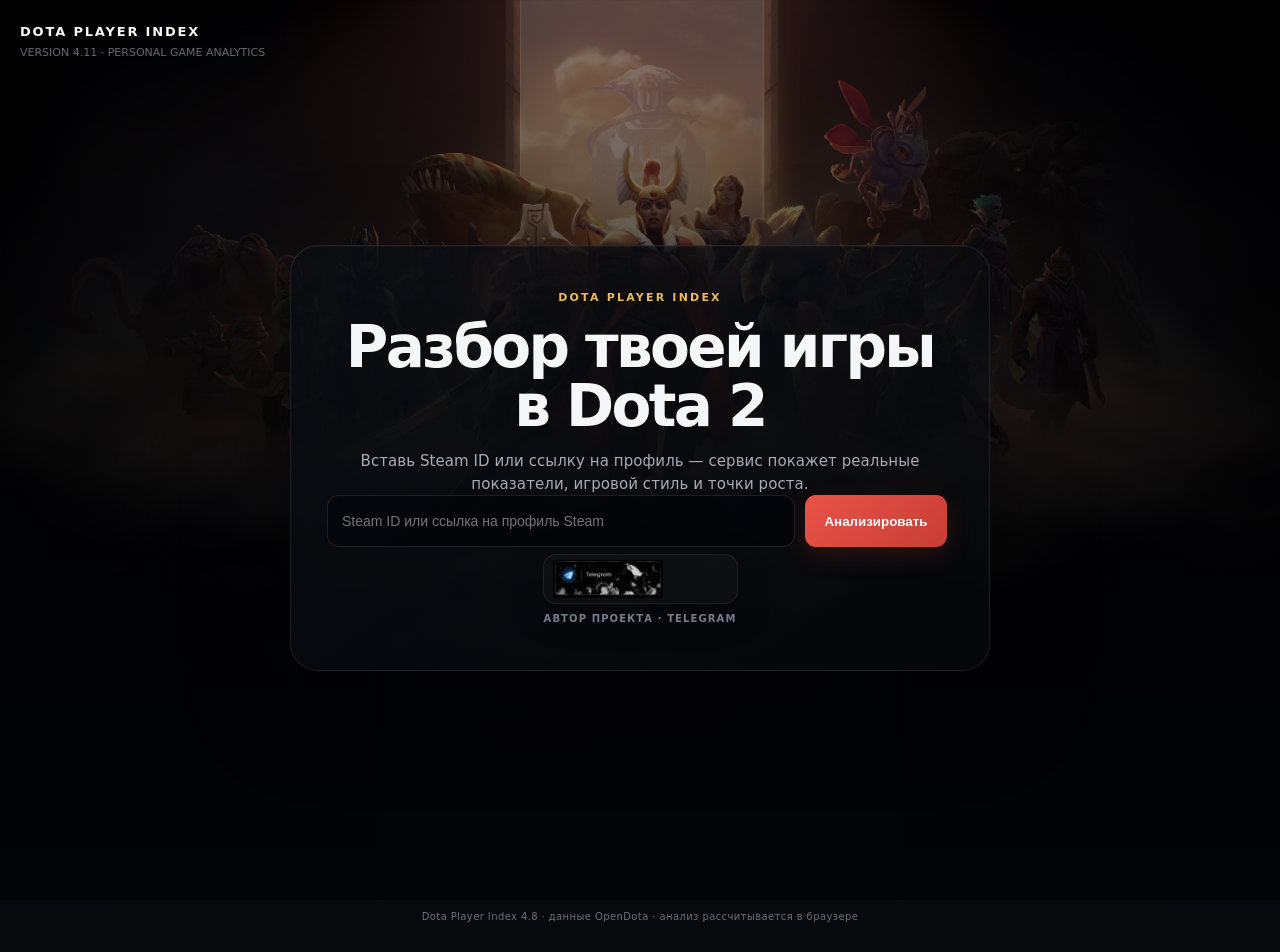
==== commit 6b3af123: "Add files via upload" ====
--- a/index.html
+++ b/index.html
@@ -3,146 +3,8 @@
 <head>
 <meta charset="utf-8">
 <meta name="viewport" content="width=device-width,initial-scale=1">
-<title>Dota Player Index 4.11</title>
-<style>
-:root{--bg:#090b0f;--card:rgba(16,19,25,.88);--line:rgba(255,255,255,.08);--text:#f2f4f7;--muted:#929aa7;--red:#e34b3f;--gold:#e5b85c;--green:#55c58a}
-*{box-sizing:border-box}html{scroll-behavior:smooth}body{margin:0;background:var(--bg);color:var(--text);font:15px/1.5 Inter,system-ui,-apple-system,Segoe UI,sans-serif}
-body:before{content:"";position:fixed;inset:0;background:linear-gradient(180deg,rgba(4,6,9,.58),#090b0f 82%),url("assets/dota-background.png") center/cover no-repeat;filter:saturate(.75);z-index:-2}
-body:after{content:"";position:fixed;inset:0;background:radial-gradient(circle at 50% 0,rgba(227,75,63,.09),transparent 38%);z-index:-1;pointer-events:none}
-a{color:inherit}.wrap{width:min(1180px,calc(100% - 28px));margin:auto}.top{padding:24px 0 12px;display:flex;justify-content:space-between;align-items:center;gap:14px}.brand{font-weight:800;letter-spacing:.08em}.brand small{display:block;color:var(--muted);font-weight:500;letter-spacing:0;font-size:11px}.creator{font-size:12px;color:var(--muted);text-decoration:none}.search{display:flex;gap:10px;margin:18px 0 28px}.search input{flex:1;background:rgba(12,15,20,.92);border:1px solid var(--line);border-radius:12px;color:white;padding:13px 14px;outline:none}.btn{border:0;border-radius:11px;padding:12px 16px;background:var(--red);color:#fff;font-weight:750;cursor:pointer}.btn.secondary{background:#171b22;border:1px solid var(--line)}.btn:disabled{opacity:.5;cursor:wait}
-.hero{display:grid;grid-template-columns:1.25fr .75fr;gap:16px}.card{background:var(--card);border:1px solid var(--line);border-radius:18px;box-shadow:0 14px 50px rgba(0,0,0,.22)}.profile{padding:22px}.identity{display:flex;gap:15px;align-items:center}.avatar{width:68px;height:68px;border-radius:16px;object-fit:cover;background:#171b22}.name{font-size:25px;font-weight:850}.sub{color:var(--muted);font-size:13px}.indexbox{padding:22px;display:flex;align-items:center;justify-content:center;flex-direction:column;text-align:center}.index{font-size:70px;line-height:1;font-weight:900;letter-spacing:-.05em}.trend{color:var(--green);font-weight:750;margin-top:6px}.eyebrow{font-size:11px;color:var(--muted);letter-spacing:.12em;font-weight:800}.dna{margin-top:22px;padding-top:20px;border-top:1px solid var(--line)}.dna strong{display:block;font-size:20px;margin:3px 0 8px}.pill{display:inline-block;background:#1a1f27;border:1px solid var(--line);padding:5px 9px;border-radius:99px;font-size:11px;color:#cbd1da}
-.insight{margin-top:16px;padding:18px;border-left:3px solid var(--red);background:rgba(227,75,63,.07);border-radius:10px}.insight b{display:block;margin-bottom:5px}.actions{display:flex;gap:9px;margin-top:16px;flex-wrap:wrap}
-.section{margin-top:18px;padding:20px}.section h2{margin:0 0 5px;font-size:20px}.section>p{margin:0 0 16px;color:var(--muted)}.grid7{display:grid;grid-template-columns:repeat(7,1fr);gap:8px}.metric{padding:12px;border:1px solid var(--line);border-radius:12px;background:rgba(255,255,255,.025)}.metric b{display:block;font-size:20px}.metric span{color:var(--muted);font-size:11px}.bar{height:5px;background:#252a32;border-radius:9px;margin-top:8px;overflow:hidden}.bar i{display:block;height:100%;background:var(--red)}
-.stats{display:grid;grid-template-columns:repeat(5,1fr);gap:10px}.stat{padding:16px;border:1px solid var(--line);border-radius:13px}.stat .v{font-size:24px;font-weight:850}.stat .l{color:var(--muted);font-size:12px}
-.split{display:grid;grid-template-columns:1fr 1fr;gap:16px}.stage{display:grid;grid-template-columns:70px 1fr 40px;align-items:center;gap:10px;margin:13px 0}.stage .track{height:9px;background:#242933;border-radius:99px;overflow:hidden}.stage .track i{display:block;height:100%;background:var(--red)}.compare{width:100%;border-collapse:collapse}.compare th,.compare td{padding:11px 8px;border-bottom:1px solid var(--line);text-align:right}.compare th:first-child,.compare td:first-child{text-align:left}.compare th{color:var(--muted);font-size:11px;text-transform:uppercase}
-.habit{display:flex;justify-content:space-between;gap:20px;align-items:center}.habit .big{font-size:23px;font-weight:850}.evidence{color:var(--muted);margin-top:5px}.mission{display:grid;grid-template-columns:1fr auto;gap:12px;padding:14px 0;border-bottom:1px solid var(--line)}.mission:last-child{border:0}.check{width:23px;height:23px;border-radius:7px;border:1px solid #39404a;display:grid;place-items:center}.heroCards{display:grid;grid-template-columns:repeat(3,1fr);gap:12px}.heroCard{padding:15px;border:1px solid var(--line);border-radius:13px}.heroTitle{font-weight:800}.heroMeta{color:var(--muted);font-size:12px}.heroNums{display:flex;gap:16px;margin-top:12px}.heroNums b{display:block}.notice{color:var(--muted);font-size:12px;margin-top:12px}
-
-
-.dnaExtras{margin-top:16px;border:1px solid var(--line);border-radius:14px;padding:14px;background:rgba(0,0,0,.14)}
-.dnaExtrasTitle{font-size:11px;font-weight:900;letter-spacing:.12em;color:var(--muted);margin-bottom:10px}
-.dnaHeroes{display:grid;grid-template-columns:repeat(3,minmax(0,1fr));gap:9px}
-.dnaHero{display:grid;grid-template-columns:44px 1fr;gap:9px;align-items:center;padding:8px;border:1px solid var(--line);border-radius:11px;background:rgba(255,255,255,.025)}
-.dnaHero.positive{border-color:rgba(80,190,110,.65);box-shadow:inset 0 0 0 1px rgba(80,190,110,.08)}
-.dnaHero.negative{border-color:rgba(220,70,70,.7);box-shadow:inset 0 0 0 1px rgba(220,70,70,.08)}
-.dnaHero img{width:44px;height:44px;border-radius:9px;object-fit:cover;display:block}
-.dnaHeroName{font-weight:800;font-size:12px;white-space:nowrap;overflow:hidden;text-overflow:ellipsis}
-.dnaHeroMeta{font-size:11px;color:var(--muted);margin-top:3px}
-.wrBattery{margin-top:14px}
-.wrBatteryHead{display:flex;justify-content:space-between;align-items:center;font-size:11px;color:var(--muted);margin-bottom:6px}
-.wrBatteryValue{font-size:13px;font-weight:900;color:#7bd68b}
-.wrBatteryValue.bad{color:#e76a6a}
-.wrTrack{height:18px;border-radius:999px;background:rgba(255,255,255,.07);border:1px solid var(--line);padding:2px;overflow:hidden}
-.wrFill{height:100%;border-radius:999px;background:#55bd68;display:flex;align-items:center;justify-content:flex-end;padding-right:7px;box-sizing:border-box;min-width:2px;transition:width .3s ease}
-.wrFill.bad{background:#d95555}
-.wrFill span{font-size:10px;font-weight:900;color:#fff}
-@media(max-width:700px){.dnaHeroes{grid-template-columns:1fr}.dnaHero{grid-template-columns:48px 1fr}.dnaHero img{width:48px;height:48px}}
-.recent50HeroGrid{display:grid;grid-template-columns:repeat(2,minmax(0,1fr));gap:9px;margin-top:12px}.recent50HeroSection{padding:12px;border:1px solid var(--line);border-radius:14px;background:rgba(255,255,255,.025)}.recent50HeroSection.bad{border-color:rgba(220,70,70,.38)}.recent50HeroTitle{font-size:11px;font-weight:950;letter-spacing:.1em;color:#79d58e;margin-bottom:9px}.recent50HeroTitle.bad{color:#ee7777}.recent50HeroItem{display:grid;grid-template-columns:42px 1fr auto;gap:9px;align-items:center;padding:7px 0;border-bottom:1px solid rgba(255,255,255,.06)}.recent50HeroItem:last-child{border-bottom:0}.recent50HeroItem img{width:42px;height:42px;border-radius:9px;object-fit:cover}.recent50HeroName{font-weight:850;font-size:12px}.recent50HeroMeta{font-size:10px;color:var(--muted);margin-top:2px}.recent50HeroWR{font-size:12px;font-weight:950}.recent50HeroWR.good{color:#72d88c}.recent50HeroWR.bad{color:#ed6c6c}.lossHeadline{display:grid;grid-template-columns:repeat(3,1fr);gap:9px;margin:12px 0}.lossKpi{padding:12px;border:1px solid var(--line);border-radius:12px;background:rgba(255,255,255,.025);text-align:center}.lossKpi .big{font-size:23px;font-weight:950}.lossKpi .small{font-size:10px;color:var(--muted);margin-top:2px}.lossTable{width:100%;border-collapse:collapse;margin-top:10px}.lossTable th,.lossTable td{padding:10px 7px;border-bottom:1px solid var(--line);text-align:right}.lossTable th:first-child,.lossTable td:first-child{text-align:left}.lossTable th{font-size:10px;color:var(--muted);text-transform:uppercase}.lossDiffBad{color:#ed6c6c;font-weight:900}.lossDiffGood{color:#72d88c;font-weight:900}.lossDriverGrid{display:grid;grid-template-columns:repeat(2,1fr);gap:9px;margin-top:12px}.lossDriver{padding:12px;border:1px solid rgba(220,70,70,.28);border-radius:12px;background:rgba(220,70,70,.045)}.lossDriver b{display:block;font-size:13px}.lossDriver span{display:block;color:var(--muted);font-size:11px;margin-top:4px}.lossStageGrid{display:grid;grid-template-columns:repeat(4,1fr);gap:8px;margin-top:10px}.lossStage{padding:10px;border:1px solid var(--line);border-radius:11px;background:rgba(255,255,255,.02)}.lossStage b{display:block;font-size:11px}.lossStage strong{display:block;font-size:17px;margin-top:2px}.lossStage span{display:block;color:var(--muted);font-size:10px;margin-top:2px}.modalSectionTitle{margin:18px 0 7px;font-size:12px;letter-spacing:.1em;color:var(--muted);font-weight:950}@media(max-width:700px){.recent50HeroGrid,.lossDriverGrid{grid-template-columns:1fr}.lossStageGrid{grid-template-columns:repeat(2,1fr)}.lossHeadline{grid-template-columns:1fr 1fr 1fr}}
-
-.lossAdviceGrid{display:grid;grid-template-columns:repeat(2,minmax(0,1fr));gap:9px;margin-top:12px}.lossAdvice{padding:12px;border:1px solid rgba(229,184,92,.28);border-radius:12px;background:rgba(229,184,92,.045)}.lossAdvice b{display:block;font-size:13px}.lossAdvice span{display:block;color:var(--muted);font-size:11px;margin-top:4px}.heroDeep{margin-top:10px;padding:10px 11px;border-radius:11px;background:rgba(255,255,255,.025);border:1px solid rgba(255,255,255,.06)}.heroDeep b{font-size:11px}.heroDeep span{display:block;color:var(--muted);font-size:10px;margin-top:3px}.heroDeepTable{width:100%;border-collapse:collapse;margin-top:7px}.heroDeepTable td{padding:4px 3px;border-bottom:1px solid rgba(255,255,255,.05);font-size:10px}.heroDeepTable td:not(:first-child){text-align:right}.targetChip{display:inline-block;margin:3px 5px 0 0;padding:4px 7px;border-radius:999px;background:rgba(85,197,138,.08);border:1px solid rgba(85,197,138,.18);font-size:10px;color:#a8e5bd}.missionStat{color:#cbd1da;font-size:11px;margin-top:4px}.missionAdvice{color:var(--muted);font-size:11px;margin-top:4px}.planTitle{font-size:12px;letter-spacing:.1em;color:var(--muted);font-weight:950;margin:17px 0 7px}@media(max-width:700px){.lossAdviceGrid{grid-template-columns:1fr}}
-.loadingScreen{position:fixed;inset:0;z-index:20;display:flex;align-items:flex-start;justify-content:center;padding:34px 14px 20px;background:rgba(5,7,10,.93);backdrop-filter:blur(6px)}
-.loadingPanel{width:min(680px,100%);text-align:center;padding:10px 18px 20px}
-.loadingEyebrow{font-size:11px;letter-spacing:.22em;color:var(--red);font-weight:900}
-.loadingTitle{font-size:clamp(24px,4vw,38px);font-weight:900;line-height:1.08;margin-top:5px}
-.loadingSub{color:var(--muted);font-size:13px;margin-top:5px}
-.pudgeRunway{position:relative;width:min(520px,92vw);height:150px;margin:8px auto 0;overflow:hidden;display:flex;align-items:flex-end;justify-content:center}
-.pudgeRunner{position:absolute;bottom:5px;left:50%;width:118px;height:118px;object-fit:contain;transform:translateX(-50%);animation:pudgeBob .65s ease-in-out infinite alternate,pudgeSlide 2.4s ease-in-out infinite}
-@keyframes pudgeSlide{0%{left:14%;}50%{left:50%;}100%{left:86%;}}
-@keyframes pudgeBob{from{transform:translate(-50%,0) rotate(-1deg)}to{transform:translate(-50%,-4px) rotate(1deg)}}
-.loadingProgress{height:8px;background:#252a32;border-radius:99px;overflow:hidden;max-width:520px;margin:0 auto}
-.loadingProgress i{display:block;height:100%;width:0;background:var(--red);transition:width .25s ease}
-.loadingStats{max-width:520px;margin:8px auto 0;display:flex;justify-content:space-between;gap:10px;color:var(--muted);font-size:12px}.loadingStats b{color:#fff}
-.landing{min-height:calc(100vh - 150px);display:grid;place-items:center;padding:20px 0 70px}
-.landingBox{width:min(720px,100%);text-align:center;padding:34px 26px}
-.landingKicker{font-size:11px;letter-spacing:.22em;color:var(--red);font-weight:900;margin-bottom:10px}
-.landingBox h1{font-size:clamp(30px,5vw,48px);line-height:1.05;margin:0 0 12px;letter-spacing:-.04em}
-.landingBox>p{max-width:600px;margin:0 auto 24px;color:var(--muted);font-size:15px}
-.landingBox .search{margin:0;justify-content:center}
-.landingBox .search input{min-width:0}
-.telegramCard{display:block;width:min(220px,100%);margin:18px auto 0;border-radius:16px;overflow:hidden;border:1px solid rgba(255,255,255,.12);box-shadow:0 10px 35px rgba(0,0,0,.28);transition:transform .18s ease,filter .18s ease}.telegramCard:hover{transform:translateY(-2px);filter:brightness(1.08)}.telegramCard img{display:block;width:100%;height:auto}
-.landingTelegram{display:block;margin-top:10px;color:#8d949f;font-weight:700;font-size:12px;pointer-events:none;user-select:none}
-.landingTelegram:hover{color:#fff;text-decoration:underline}
-.heroVisual{width:74px;height:74px;border-radius:16px;overflow:hidden;flex:0 0 74px;background:#171b22;border:1px solid var(--line);box-shadow:0 8px 25px rgba(0,0,0,.28)}
-.heroVisual img{width:100%;height:100%;object-fit:cover;display:block}
-.rank{color:var(--gold);font-weight:800;margin-top:2px}
-.heroCard{display:grid;grid-template-columns:74px 1fr;gap:13px;align-items:center;min-height:105px}
-.heroBody{min-width:0}.heroTitle{font-size:16px;white-space:nowrap;overflow:hidden;text-overflow:ellipsis}
-.stageStat{display:flex;gap:8px;flex-wrap:wrap;margin-top:7px}.stageStat span{font-size:11px;color:var(--muted);background:rgba(255,255,255,.035);padding:3px 6px;border-radius:6px}
-.dataWarn{margin-top:10px;color:#e5b85c;font-size:12px}
-@media(max-width:600px){
-  .landing{min-height:calc(100vh - 100px);padding:10px 0 45px}
-  .landingBox{padding:20px 6px}
-  .landingBox .search{flex-direction:column}
-  .heroCard{grid-template-columns:64px 1fr}.heroVisual{width:64px;height:64px;flex-basis:64px}
-}
-.indexbox{min-height:0}
-.indexTriangleWrap{width:min(350px,100%);margin:12px auto 0}
-.triangleVisual{position:relative;width:100%;aspect-ratio:300/230}
-.indexTriangle{position:absolute;inset:0;width:100%;height:100%;display:block;overflow:visible}
-.indexTriangle polygon{fill:rgba(227,75,63,.14);stroke:rgba(227,75,63,.85);stroke-width:2}
-.indexTriangle .grid{fill:none;stroke:rgba(255,255,255,.10);stroke-width:1}
-.indexTriangle .playerShape{fill:rgba(229,184,92,.25);stroke:var(--gold);stroke-width:2.5}
-.triLabel{position:absolute;font-size:11px;font-weight:900;letter-spacing:.04em;text-align:center;line-height:1.2;z-index:2;white-space:nowrap}.triLabel small{display:block;color:var(--muted);font-size:10px;font-weight:600;margin-top:2px}.triTop{top:0;left:50%;transform:translateX(-50%)}.triLeft{left:0;bottom:1px;text-align:left}.triRight{right:0;bottom:1px;text-align:right}
-
-.modal{position:fixed;inset:0;background:rgba(0,0,0,.7);display:none;align-items:center;justify-content:center;padding:18px;z-index:5}.modal.open{display:flex}.modalBox{width:min(620px,100%);max-height:calc(100vh - 36px);overflow:auto;background:#10141a;border:1px solid var(--line);border-radius:18px;padding:22px}.modalBox.wide{width:min(940px,100%)}.modalBox h2{margin-top:0}.close{float:right;background:none;border:0;color:#fff;font-size:25px;cursor:pointer}
-footer{padding:28px 0 45px;color:var(--muted);font-size:12px;text-align:center}
-@media(max-width:900px){.hero,.split{grid-template-columns:1fr}.grid7{grid-template-columns:repeat(4,1fr)}.stats{grid-template-columns:repeat(3,1fr)}}
-@media(max-width:600px){.wrap{width:min(100% - 18px,1180px)}.top{padding-top:16px}.creator{display:none}.search{flex-direction:column}.grid7{grid-template-columns:repeat(2,1fr)}.stats{grid-template-columns:repeat(2,1fr)}.heroCards{grid-template-columns:1fr}.index{font-size:58px}.name{font-size:21px}}
-
-/* Dota Player Index 4.0 */
-.v4hero{display:grid;grid-template-columns:1.15fr .85fr;gap:16px;margin-top:8px}
-.v4profile{padding:24px 24px 9px}
-.v4headline{display:flex;gap:15px;align-items:center}
-.v4name{font-size:27px;font-weight:900;letter-spacing:-.03em}
-.v4meta{display:flex;gap:8px;flex-wrap:wrap;margin-top:8px}.recent50Box{margin-top:10px;padding:10px 12px;border:1px solid rgba(255,255,255,.11);border-radius:12px;background:rgba(255,255,255,.035)}.recent50Head{display:flex;justify-content:space-between;align-items:center;gap:10px;margin-bottom:7px}.recent50Head .label{font-size:10px;letter-spacing:.1em;font-weight:900;color:#c9ced7}.recent50Head .value{font-size:15px;font-weight:950}.recent50Track{position:relative;height:16px;border-radius:999px;background:rgba(255,255,255,.075);border:1px solid rgba(255,255,255,.1);overflow:hidden}.recent50Track:after{content:"";position:absolute;left:50%;top:0;bottom:0;width:2px;background:rgba(255,255,255,.7);box-shadow:0 0 8px rgba(255,255,255,.25)}.recent50Fill{height:100%;border-radius:999px;transition:width .35s ease}.recent50Fill.good{background:linear-gradient(90deg,#2f9b55,#65d98c)}.recent50Fill.bad{background:linear-gradient(90deg,#8f2020,#d94848)}.recent50Scale{display:flex;justify-content:space-between;margin-top:4px;font-size:9px;color:var(--muted)}
-.v4tag{padding:5px 9px;border:1px solid var(--line);border-radius:999px;background:rgba(255,255,255,.035);color:#cbd1da;font-size:11px}
-.v4main{margin-top:22px;padding-top:20px;border-top:1px solid var(--line)}
-.v4main h2{margin:0 0 5px;font-size:12px;letter-spacing:.16em;color:var(--muted)}
-.v4dna{font-size:25px;font-weight:900;margin-top:2px;cursor:pointer;display:inline-flex;align-items:center;gap:8px}.v4dna:after{content:"ⓘ";font-size:14px;color:var(--muted);font-weight:700}.styleHint{font-size:11px;color:var(--muted);margin-top:2px}.telegramCard{width:min(195px,100%);margin-top:9px;border-radius:10px;display:block}.telegramCard img{width:100%}.v4bestHeroTop{width:100%;margin:0 0 14px;padding:11px 13px;border:1px solid rgba(229,184,92,.3);border-radius:13px;background:linear-gradient(180deg,rgba(229,184,92,.08),rgba(255,255,255,.02));text-align:left;display:flex;align-items:center;gap:12px}.v4bestHeroTop img{width:54px;height:54px;border-radius:10px;object-fit:cover}.v4bestHeroTop .heroTopTitle{font-size:10px;letter-spacing:.12em;color:var(--muted);font-weight:900}.v4bestHeroTop b{display:block;font-size:16px}.v4bestHeroTop span{font-size:11px;color:var(--muted)}.v4indexStats{display:grid;grid-template-columns:repeat(5,1fr);gap:7px;width:100%;margin-top:13px}.v4indexStat{padding:9px 6px;border:1px solid var(--line);border-radius:11px;background:rgba(255,255,255,.025)}.v4indexStat .ico{font-size:16px;line-height:1}.v4indexStat b{display:block;font-size:14px;margin-top:3px}.v4indexStat span{font-size:9px;color:var(--muted);text-transform:uppercase;letter-spacing:.04em}.v4cards{display:grid;grid-template-columns:repeat(7,1fr);gap:9px}.v4card{position:relative;overflow:hidden}.v4card .iconCircle{width:28px;height:28px;border-radius:50%;display:grid;place-items:center;background:rgba(255,255,255,.06);border:1px solid var(--line);font-size:14px}.metricSmallIcon{width:38px;height:38px;object-fit:contain;display:block;margin-bottom:4px;filter:drop-shadow(0 4px 9px rgba(0,0,0,.28));opacity:.9}.metricSmallEmoji{display:grid;place-items:center;width:38px;height:38px;font-size:24px;margin-bottom:4px}.v4card .delta{position:absolute;right:10px;top:10px;font-size:11px;font-weight:900}.v4card .delta.up{color:var(--green)}.v4card .delta.down{color:#e76a6a}.v4cards .v4card:nth-child(n+6){grid-column:span 1}.styleModalGrid{display:grid;grid-template-columns:1fr;gap:8px;margin-top:12px}.styleMeaning{padding:10px 12px;border:1px solid var(--line);border-radius:11px;background:rgba(255,255,255,.025)}.styleMeaning b{font-size:13px}.styleMeaning span{display:block;color:var(--muted);font-size:12px;margin-top:2px}@media(max-width:850px){.v4cards{grid-template-columns:repeat(4,1fr)}.v4indexStats{grid-template-columns:repeat(3,1fr)}}@media(max-width:560px){.v4cards{grid-template-columns:repeat(2,1fr)}.v4indexStats{grid-template-columns:repeat(2,1fr)}.compareStats{grid-template-columns:repeat(2,1fr)}}
-.v4summary{font-size:17px;line-height:1.45;margin-top:13px;max-width:760px}
-.v4summary b{color:#fff}
-.v4actions{display:flex;gap:9px;flex-wrap:wrap;margin-top:17px}.v4actions .btn{min-height:42px}.v4styleButton{margin-bottom:0}
-.v4index{padding:25px;display:flex;flex-direction:column;align-items:center;justify-content:center;text-align:center;min-height:360px}
-.v4index .index{font-size:76px}
-.v4index .trend{font-size:13px}
-.v4triangle{width:min(100%,320px);margin:4px auto 0}
-.v4triangle .indexTriangleWrap{width:100%;margin-top:4px}
-.v4triangle .triangleVisual{max-width:290px}
-
-.v4progress{margin-top:13px;padding:13px;border:1px solid var(--line);border-radius:13px;background:rgba(255,255,255,.025)}
-.v4progressHead{display:flex;justify-content:space-between;gap:12px;font-size:12px}
-.v4progressHead b{font-size:13px}
-.v4miniTrack{height:7px;background:#252a32;border-radius:99px;overflow:hidden;margin-top:8px}.v4miniTrack i{display:block;height:100%;background:var(--green)}
-.v4cards{display:grid;grid-template-columns:repeat(4,1fr);gap:10px}
-.v4card{padding:14px;border:1px solid var(--line);border-radius:13px;background:rgba(255,255,255,.025)}
-.v4card .label{font-size:10px;letter-spacing:.12em;color:var(--muted);font-weight:850}.v4card .big{font-size:21px;font-weight:900;margin-top:4px}.v4card .small{font-size:12px;color:var(--muted);margin-top:3px}
-.v4two{display:grid;grid-template-columns:1fr 1fr;gap:16px}
-.v4problem{display:flex;align-items:center;justify-content:space-between;gap:15px}.v4problemTitle{font-size:25px;font-weight:900}.v4problemText{margin-top:5px;color:var(--muted)}
-.v4arrow{font-size:28px;color:var(--red);font-weight:900}
-.v4experiment{display:grid;grid-template-columns:1fr 260px;gap:20px;align-items:center}.v4goal{padding:17px;border:1px solid var(--line);border-radius:14px;background:rgba(255,255,255,.025)}
-.v4goalLabel{font-size:10px;letter-spacing:.14em;color:var(--muted);font-weight:900}.v4goalTitle{font-size:21px;font-weight:900;margin-top:5px}.v4goal p{margin:5px 0 0;color:var(--muted)}
-.v4missions{margin-top:15px}.v4mission{padding:12px 0;border-bottom:1px solid var(--line);display:grid;grid-template-columns:30px 1fr;gap:10px}.v4mission:last-child{border-bottom:0}.v4num{font-weight:900;color:var(--red)}
-.v4heroPool{display:flex;gap:8px;flex-wrap:wrap;margin-top:10px}.v4heroPill{display:flex;align-items:center;gap:7px;padding:7px 9px;border:1px solid var(--line);border-radius:10px;background:rgba(255,255,255,.025)}.v4heroPill img{width:30px;height:30px;border-radius:7px;object-fit:cover}.v4heroPill b{font-size:12px}.v4heroPill span{display:block;color:var(--muted);font-size:10px}
-.v4heroGroups{display:grid;grid-template-columns:1fr 1fr;gap:10px;margin-top:14px}
-.v4heroGroup{padding:10px;border:1px solid var(--line);border-radius:12px;background:rgba(255,255,255,.018)}
-.v4heroGroupTitle{font-size:10px;letter-spacing:.12em;font-weight:900;color:var(--muted);margin-bottom:8px}
-.v4heroGroupTitle.bad{color:#e76a6a}.v4heroPill.bad{border-color:rgba(220,70,70,.55)}
-.v4styleButton{margin-top:8px;width:auto;min-width:0;text-align:center;border-color:rgba(229,184,92,.38);box-shadow:0 0 0 1px rgba(229,184,92,.04),0 6px 20px rgba(0,0,0,.14);padding:9px 14px}.v4styleButton:hover{border-color:rgba(229,184,92,.62);background:rgba(229,184,92,.06)}
-@media(max-width:560px){.v4heroGroups{grid-template-columns:1fr}}
-
-
-.v4insights{display:grid;grid-template-columns:1fr 1fr;gap:16px;margin-top:18px}.v4insightCard{padding:20px}.v4insightKicker{font-size:10px;letter-spacing:.14em;color:var(--muted);font-weight:950}.v4insightTitle{font-size:24px;font-weight:950;margin-top:7px}.v4insightText{color:var(--muted);line-height:1.5;margin-top:6px}.v4insightEvidence{display:flex;gap:8px;flex-wrap:wrap;margin-top:12px}.v4evidence{padding:8px 10px;border:1px solid var(--line);border-radius:10px;background:rgba(255,255,255,.025)}.v4evidence b{display:block;font-size:13px}.v4evidence span{display:block;color:var(--muted);font-size:10px;margin-top:2px}.v4insightNote{font-size:10px;color:var(--muted);margin-top:11px}.v4stageSignal{margin-top:12px;padding:12px;border:1px solid rgba(229,184,92,.25);border-radius:12px;background:rgba(229,184,92,.05)}.v4stageSignal b{display:block;font-size:13px}.v4stageSignal span{display:block;color:var(--muted);font-size:11px;margin-top:3px}.v4stageBars{display:grid;grid-template-columns:repeat(4,1fr);gap:7px;margin-top:12px}.v4stageBar{padding:9px 7px;border:1px solid var(--line);border-radius:10px;text-align:center}.v4stageBar b{display:block;font-size:10px}.v4stageBar strong{display:block;font-size:17px;margin-top:3px}.v4stageBar span{display:block;color:var(--muted);font-size:9px;margin-top:2px}@media(max-width:850px){.v4insights{grid-template-columns:1fr}}@media(max-width:560px){.v4stageBars{grid-template-columns:repeat(2,1fr)}.v4insightTitle{font-size:21px}}
-.v4stages{display:grid;grid-template-columns:repeat(4,1fr);gap:8px}.v4stage{padding:12px;border:1px solid var(--line);border-radius:12px}.v4stage b{font-size:12px}.v4stage .wr{font-size:21px;font-weight:900;margin-top:3px}.v4stage .sub{font-size:11px;margin-top:2px}
-.v4proof{font-size:12px;color:var(--muted);margin-top:9px}.v4proof strong{color:#e5b85c}
-@media(max-width:850px){.v4hero,.v4two,.v4experiment{grid-template-columns:1fr}.v4index{min-height:0}.v4cards{grid-template-columns:repeat(2,1fr)}.v4stages{grid-template-columns:repeat(2,1fr)}}
-@media(max-width:560px){.v4name{font-size:23px}.v4summary{font-size:15px}.v4problemTitle{font-size:21px}.v4cards{grid-template-columns:1fr 1fr}.v4index .index{font-size:62px}}
-
-.comparePlayerForm{display:flex;gap:8px;margin-top:14px}.comparePlayerForm input{flex:1;min-width:0;background:#0b0e12;border:1px solid var(--line);border-radius:10px;padding:11px 12px;color:#fff;outline:none}.comparePlayerForm input:focus{border-color:rgba(229,184,92,.55)}
-.compareBox{text-align:center;padding:6px 0 2px}.compareLabel{font-size:10px;letter-spacing:.16em;color:var(--muted);font-weight:900}.compareNames{display:grid;grid-template-columns:1fr auto 1fr;align-items:center;gap:12px;margin-top:14px}.compareSide{padding:14px;border:1px solid var(--line);border-radius:14px;background:rgba(255,255,255,.025)}.compareAvatar{width:58px;height:58px;border-radius:50%;object-fit:cover;display:block;margin:0 auto 9px;border:1px solid rgba(255,255,255,.12);background:#151922}.compareStats{display:grid;grid-template-columns:repeat(4,1fr);gap:7px;margin-top:12px}.compareStat{padding:9px 7px;border:1px solid var(--line);border-radius:10px;background:rgba(255,255,255,.02)}.compareStat span{display:block;color:var(--muted);font-size:9px;text-transform:uppercase;letter-spacing:.05em}.compareStat b{display:block;margin-top:3px;font-size:13px}.compareSide span{display:block;color:var(--muted);font-size:11px;margin-bottom:4px}.compareSide b{display:block;font-size:13px;white-space:nowrap;overflow:hidden;text-overflow:ellipsis}.compareIndex{font-size:48px;font-weight:950;line-height:1;margin-top:8px}.compareVs{font-size:12px;color:var(--muted);font-weight:900}.compareDiff{margin-top:15px;padding:12px;border:1px solid rgba(229,184,92,.28);border-radius:12px;background:rgba(229,184,92,.06)}.compareDiff b{font-size:19px}.compareHint{font-size:12px;color:var(--muted);margin-top:10px}.compareLoading{padding:20px;text-align:center;color:var(--muted)}
-.v4compareBtn{margin-top:10px;width:100%}.v4compareImageBtn{display:block;width:min(280px,100%);height:auto;margin:10px auto 0;border-radius:10px;border:1px solid rgba(255,255,255,.1);box-shadow:0 8px 22px rgba(0,0,0,.2);cursor:pointer;transition:transform .18s ease,filter .18s ease}.v4compareImageBtn:hover{transform:translateY(-1px);filter:brightness(1.07)}.metricIconImg{width:42px;height:42px;object-fit:contain;display:block;filter:drop-shadow(0 5px 10px rgba(0,0,0,.3));opacity:.92}.metricEmoji{width:42px;height:42px;display:grid;place-items:center;font-size:27px;color:#e8e8e8;text-shadow:0 4px 12px rgba(0,0,0,.5)}.v4indexStats6{grid-template-columns:repeat(3,1fr)}.v4indexStat{min-height:90px;display:flex;flex-direction:column;align-items:center;justify-content:center}.v4indexStat span{text-transform:none;letter-spacing:0;font-size:9px}@media(max-width:560px){.v4indexStats6{grid-template-columns:repeat(2,1fr)}.compareNames{grid-template-columns:1fr}.compareVs{display:none}.comparePlayerForm{flex-direction:column}}
-
-.roleBreakdown{display:flex;flex-wrap:wrap;gap:7px;margin:8px 0 4px}.rolePill{padding:6px 9px;border:1px solid rgba(255,255,255,.08);background:rgba(255,255,255,.035);border-radius:999px;font-size:11px;color:#aeb6c5}.rolePill b{color:#e9edf5;margin-right:3px}.roleSecondary{opacity:.8}.v4meta{display:flex;gap:7px;flex-wrap:wrap;align-items:center}
-.roleExplainRow{display:flex;align-items:center;justify-content:space-between;gap:12px;padding:10px 0;border-bottom:1px solid rgba(255,255,255,.06)}.roleExplainRow:last-child{border-bottom:0}.roleExplainLabel{display:flex;align-items:center;gap:7px}.roleMain{display:flex;align-items:center;gap:10px;margin-top:9px}.roleMainIcon{width:42px;height:42px;object-fit:contain;display:block;filter:drop-shadow(0 5px 10px rgba(0,0,0,.32));border-radius:8px}.roleMainText{display:flex;align-items:center;gap:8px}.roleMainText b{font-size:14px}.roleOtherBtn{padding:7px 10px;border-radius:9px;background:rgba(255,255,255,.035);border:1px solid var(--line);color:#cbd1da;font-size:10px;font-weight:850;cursor:pointer}.rankIdentity{display:flex;align-items:center;gap:9px;margin-bottom:2px}.rankIcon{width:46px;height:46px;object-fit:contain;display:block;filter:drop-shadow(0 4px 10px rgba(0,0,0,.38));flex:0 0 46px}.rankText{min-width:0}.rankText .rank{margin-top:1px;font-size:12px}.compareRankRow{display:flex;align-items:center;justify-content:center;gap:8px;margin-top:4px}.compareRankIcon{width:44px;height:44px;object-fit:contain;filter:drop-shadow(0 4px 10px rgba(0,0,0,.35))}.compareRankText{font-size:11px;color:var(--gold);font-weight:850}.compareRoleLine{display:flex;align-items:center;justify-content:center;gap:6px;margin-top:8px}.compareRoleIcon{width:30px;height:30px;object-fit:contain;filter:drop-shadow(0 3px 7px rgba(0,0,0,.3))}.compareRoleLine b{font-size:11px}
-</style>
+<title>Dota Player Index 4.21 · Modular</title>
+<link rel="stylesheet" href="css/style.css">
 </head>
 <body>
 <div class="wrap">
@@ -174,811 +36,6 @@
 
 <div class="modal" id="modal"><div class="modalBox"><button class="close" onclick="closeModal()">×</button><div id="modalContent"></div></div></div>
 
-<script>
-const API='https://api.opendota.com/api';
-const $=s=>document.querySelector(s);
-const esc=s=>String(s??'').replace(/[&<>"']/g,m=>({'&':'&amp;','<':'&lt;','>':'&gt;','"':'&quot;',"'":'&#39;'}[m]));
-const n=(x,d=0)=>Number.isFinite(Number(x))?Number(x):d;
-const avg=(a)=>a.length?a.reduce((x,y)=>x+y,0)/a.length:null;
-const fmt=(x,d=0)=>x==null||!Number.isFinite(x)?'—':x.toFixed(d);
-function accountFrom(v){
-  const s=String(v||'').trim();
-  // Steam profile URL: Steam64 must be handled as BigInt because it exceeds JS safe integer range.
-  let m=s.match(/steamcommunity\.com\/profiles\/(\d+)/i);
-  if(m) return steam64ToAccount(m[1]);
-  // Direct numeric Steam64 or OpenDota account_id.
-  if(/^\d+$/.test(s)) return steam64ToAccount(s);
-  return null;
-}
-function steam64ToAccount(v){
-  try{
-    const x=BigInt(String(v));
-    const base=76561197960265728n;
-    if(x<=0n) return null;
-    // Steam64 IDs are above the Steam base; smaller numeric values are already OpenDota account IDs.
-    return x>base ? String(x-base) : String(x);
-  }catch(e){
-    return null;
-  }
-}
-function sleep(ms){return new Promise(r=>setTimeout(r,ms))}
-const DPI_CACHE_TTL=5*60*1000;
-const DPI_MEM_CACHE=new Map();
-function cacheKey(path){return 'dpi-api-cache-'+path}
-function readApiCache(path){
-  const now=Date.now();
-  const mem=DPI_MEM_CACHE.get(path);
-  if(mem && now-mem.t<DPI_CACHE_TTL) return mem.v;
-  try{
-    const raw=sessionStorage.getItem(cacheKey(path));
-    if(raw){const x=JSON.parse(raw);if(x&&x.t&&now-x.t<DPI_CACHE_TTL){DPI_MEM_CACHE.set(path,{t:x.t,v:x.v});return x.v}}
-  }catch(e){}
-  return null;
-}
-function writeApiCache(path,v){
-  const x={t:Date.now(),v}; DPI_MEM_CACHE.set(path,{t:x.t,v});
-  try{sessionStorage.setItem(cacheKey(path),JSON.stringify(x))}catch(e){}
-}
-async function get(path, attempt=0, opts={}){
-  const useCache=opts.cache!==false;
-  if(useCache){const cached=readApiCache(path);if(cached!==null)return cached;}
-  const maxAttempts=5;
-  try{
-    const r=await fetch(API+path,{cache:'no-store'});
-    if(r.ok){const v=await r.json();if(useCache)writeApiCache(path,v);return v;}
-    if((r.status===429 || r.status>=500) && attempt<maxAttempts-1){
-      const retryHeader=Number(r.headers.get('Retry-After'));
-      const wait=Number.isFinite(retryHeader)&&retryHeader>0?Math.min(15000,retryHeader*1000):Math.min(15000,1800*Math.pow(2,attempt));
-      await sleep(wait);
-      return get(path,attempt+1,opts);
-    }
-    throw new Error('OpenDota HTTP '+r.status);
-  }catch(e){
-    if(attempt<maxAttempts-1 && /Failed to fetch|NetworkError|Load failed/i.test(String(e?.message||e))){
-      await sleep(Math.min(10000,1800*Math.pow(2,attempt)));
-      return get(path,attempt+1,opts);
-    }
-    throw e;
-  }
-}
-async function getCompareMatch(matchId){
-  const path='/matches/'+matchId;
-  const cached=readApiCache(path);
-  if(cached!==null)return cached;
-  return get(path,0,{cache:true});
-}
-function win(m,id){if(m?.radiant_win==null||m?.player_slot==null)return false;return m.player_slot<128 ? !!m.radiant_win : !m.radiant_win}
-function metric(arr,key){
-  const vals=arr.map(x=>Number(x?.[key])).filter(Number.isFinite);
-  return avg(vals);
-}
-function rate(arr,key){
-  let total=0,mins=0,count=0;
-  arr.forEach(x=>{
-    const v=Number(x?.[key]), sec=Number(x?.duration);
-    if(Number.isFinite(v)&&v>=0&&Number.isFinite(sec)&&sec>0){total+=v;mins+=sec/60;count++}
-  });
-  return mins>0?total/mins:null;
-}
-function countValid(arr,key){return arr.filter(x=>Number.isFinite(Number(x?.[key]))).length}
-function perMin(x,mins){return mins>0?x/mins:null}
-function roleInfoFrom(ms){
-  // Role Detector v6 — последние 50 игр, позиционная классификация.
-  // Здесь нет отдельной системы "сигналов" для пользователя: каждая игра
-  // получает одну из пяти позиций, после чего берётся распределение по 50 играм.
-  const labels={1:'Керри',2:'Мид',3:'Оффлейн',4:'Софт-саппорт',5:'Хард-саппорт'};
-  const keys=[1,2,3,4,5];
-  const counts={1:0,2:0,3:0,4:0,5:0};
-  const laneCounts={safe:0,mid:0,off:0,jungle:0,unknown:0};
-  const valid=(ms||[]).filter(Boolean).slice(0,50);
-  if(!valid.length) return {primary:'Смешанная роль',secondary:'',counts,laneCounts,sorted:[],total:0,confidence:0,confidenceLabel:'нет данных',rawScores:{}};
-
-  const clamp=(v,a=0,b=1)=>Math.max(a,Math.min(b,v));
-  const finite=v=>Number.isFinite(Number(v))?Number(v):0;
-  const teamRank=(m,key)=>{
-    const v=finite(m?.[key]);
-    const r=finite(m?.['_teamRank_'+key]);
-    return r>0?r:.5;
-  };
-
-  const classify=(m)=>{
-    const lane=Number(m?.lane_role);
-    const roam=!!m?.is_roaming;
-    const g=teamRank(m,'gold_per_min');
-    const x=teamRank(m,'xp_per_min');
-    const lh=teamRank(m,'last_hits');
-    const wards=clamp((finite(m?.obs_placed)+finite(m?.sen_placed))/3);
-    const a=finite(m?.assists);
-    const heroRoles=Array.isArray(m?.__heroRoles)?m.__heroRoles:[];
-    const heroSupport=heroRoles.includes('Support');
-    const heroCarry=heroRoles.includes('Carry');
-
-    // Относительное место игрока среди своей команды важнее абсолютного GPM/XPM.
-    // Это позволяет отличать pos1 от pos5 даже на одной Safe Lane.
-    const coreRank=clamp(g*.45+x*.25+lh*.30);
-    const supportRank=clamp((1-g)*.38+(1-lh)*.30+wards*.20+Math.min(1,a/12)*.12);
-
-    let role=0;
-    if(lane===2){
-      // Mid lane сама по себе уже задаёт позицию: статистика лишь отсеивает
-      // редкие случаи, когда игрок фактически выполнял support/roaming роль.
-      role=(roam || (supportRank>.72 && coreRank<.42))?4:2;
-      laneCounts.mid++;
-    }else if(lane===1){
-      // Safe lane: высокий относительный фарм -> pos1, низкий -> pos5.
-      // Герой используется только как небольшой tie-breaker.
-      if(coreRank>=.56 || (coreRank>=.48 && heroCarry && !heroSupport)) role=1;
-      else role=5;
-      laneCounts.safe++;
-    }else if(lane===3){
-      // Off lane: core -> pos3, support/roaming -> pos4.
-      if(roam || (supportRank>=.60 && coreRank<.52)) role=4;
-      else role=3;
-      laneCounts.off++;
-    }else if(roam){
-      role=4;
-      laneCounts.jungle++;
-    }else if(lane===4){
-      // Jungle/unknown lane: используем фактическое место в команде.
-      role=coreRank>=.55?3:4;
-      laneCounts.jungle++;
-    }else{
-      laneCounts.unknown++;
-      if(coreRank>=.70 || (coreRank>=.55 && heroCarry && !heroSupport)) role=1;
-      else if(coreRank>=.52) role=3;
-      else role=5;
-    }
-    return {role,coreRank,supportRank,lane};
-  };
-
-  const rows=valid.map(classify);
-  rows.forEach(r=>{if(r.role)counts[r.role]++});
-  const total=valid.length;
-  const sorted=keys.slice().sort((a,b)=>counts[b]-counts[a]||a-b);
-  const top=sorted[0], second=sorted[1];
-  const gap=counts[top]-counts[second];
-  const close=counts[second]>=Math.max(5,Math.round(total*.20)) && gap<=Math.max(3,Math.round(total*.12));
-  const secondary=close?labels[second]:'';
-  const topRatio=counts[top]/Math.max(1,total);
-  const confidence=Math.max(0,Math.min(96,Math.round(52+topRatio*35+(gap/Math.max(1,total))*20-(secondary?12:0))));
-  const confidenceLabel=confidence>=78?'высокая':confidence>=62?'средняя':'низкая';
-  const rawScores={}; keys.forEach(k=>rawScores[k]=counts[k]);
-
-  return {primary:labels[top],secondary,counts,laneCounts,sorted,total,confidence,confidenceLabel,rawScores};
-}
-function roleKeyFrom(ms){
-  const info=roleInfoFrom(ms);
-  const map={'Керри':1,'Мид':2,'Оффлейн':3,'Софт-саппорт':4,'Хард-саппорт':5};
-  return map[info.primary]||0;
-}
-function roleFrom(ms){ return roleInfoFrom(ms).primary; }
-function roleAsset(label){
-  const map={'Керри':'role-carry.png','Мид':'role-mid.png','Оффлейн':'role-offlane.png','Софт-саппорт':'role-soft.png','Хард-саппорт':'role-hard.png'};
-  return map[label]||'';
-}
-function roleBreakdownHtml(ms){
-  const info=roleInfoFrom(ms);
-  if(!info.total)return '';
-  const icon=roleAsset(info.primary);
-  return `<div class="roleMain"><div class="roleMainText">${icon?`<img class="roleMainIcon" src="assets/${icon}" alt="">`:''}<b>${esc(info.primary)}</b></div><button class="roleOtherBtn" onclick="openRoleList()">Остальные роли</button></div><div class="sub roleConfidence">Определение: ${esc(info.confidenceLabel)} · ${Math.round(info.confidence)}%</div>`;
-}
-function confidence(count){
-  if(count<1)return ['нет данных',''];
-  if(count<5)return ['очень маленькая выборка',''];
-  if(count<20)return ['предварительный анализ',''];
-  if(count<50)return ['нормальная выборка',''];
-  return ['уверенный анализ',''];
-}
-function stdev(vals){
-  const a=vals.filter(Number.isFinite); if(a.length<2)return null;
-  const m=avg(a); return Math.sqrt(avg(a.map(v=>(v-m)*(v-m))));
-}
-function calc(ms){
-  const games=ms.length;
-  const gpm=metric(ms,'gold_per_min'),xpm=metric(ms,'xp_per_min');
-  const deaths=metric(ms,'deaths'), kills=metric(ms,'kills'), assists=metric(ms,'assists');
-  const lhmin=rate(ms,'last_hits'), hdm=rate(ms,'hero_damage'), tdm=rate(ms,'tower_damage');
-  const tf=metric(ms,'teamfight_participation');
-  const ka=avg(ms.map(x=>n(x.kills)+n(x.assists)));
-  const wr=games?ms.filter(x=>win(x)).length/games*100:null;
-  const deathStd=stdev(ms.map(x=>Number(x?.deaths)).filter(Number.isFinite));
-  const clamp=v=>Math.max(0,Math.min(100,Number.isFinite(v)?v:50));
-  const score=(value,low,high)=>Number.isFinite(value)?clamp((value-low)/(high-low)*100):null;
-  const mix=(parts)=>{const a=parts.filter(Number.isFinite);return a.length?a.reduce((x,y)=>x+y,0)/a.length:null};
-  const farm=mix([score(gpm,300,700),score(lhmin,2,8),score(xpm,300,700)]);
-  const fight=mix([score(hdm,150,650),score(ka,2,12),score(tf,0.20,0.70)]);
-  const survival=score(deaths,10,2);
-  const map=mix([score(xpm,300,700),score(lhmin,2,8)]);
-  const objectives=score(tdm,0,180);
-  const tempo=mix([score(gpm,300,700),score(ka,2,12),score(tf,0.20,0.70)]);
-  const consistency=mix([score(wr,35,65),score(deathStd,4,1)]);
-  const axes={farm,fight,survival,map,objectives,tempo,consistency};
-  const axisValues=Object.values(axes).filter(Number.isFinite);
-  // Never turn missing data into a fake zero. If some zones are unavailable, average the zones we actually have.
-  const index=axisValues.length?Math.round(avg(axisValues)*10):null;
-  return {games,w:ms.filter(x=>win(x)).length,wr,gpm,xpm,deaths,kills,assists,kda:ka,lhmin,hdm,tdm,tf,axes,index,
-    valid:{gpm:countValid(ms,'gold_per_min'),xpm:countValid(ms,'xp_per_min'),hero:countValid(ms,'hero_damage'),tower:countValid(ms,'tower_damage'),lh:countValid(ms,'last_hits')}};
-}
-function dna(c,roleLabel){
-  const a=c.axes;
-  const role=roleLabel||'Смешанная роль';
-  const templates={
-    'Керри':[[a.farm>=78&&a.survival>=65,'RESOURCE CARRY','Сильная экономика и хорошее сохранение ресурсов. Ты раскрываешься через фарм и поздние тайминги.'],[a.tempo>=72&&a.fight>=72,'TEMPO CARRY','Ты не ждёшь лейта: быстро набираешь ресурсы и стараешься конвертировать их в драки.'],[a.fight>=75&&a.objectives>=65,'FIGHTING CARRY','Твой керри-стиль строится вокруг раннего участия и давления после полученного преимущества.'],[a.survival>=78&&a.consistency>=75,'SAFE CARRY','Ты играешь через сохранение жизни и стабильное наращивание преимущества.'],[a.farm>=70,'SCALING CARRY','Главный ресурс твоей игры — экономика. Тебе важно не терять темп фарма между ключевыми действиями.'],[true,'BALANCED CARRY','Смешанный керри-профиль: ты распределяешь внимание между экономикой, драками и безопасностью.']],
-    'Мид':[[a.tempo>=78&&a.fight>=75,'TEMPO MID','Ты создаёшь преимущество через ранний темп, драки и постоянное давление на карту.'],[a.farm>=78&&a.tempo>=68,'FARMING MID','Сильная экономика позволяет тебе играть через быстрые ключевые предметы и тайминги.'],[a.fight>=80,'DUELIST MID','Твоя главная сила — участие в драках и создание преимущества через индивидуальную активность.'],[a.objectives>=72&&a.map>=70,'MAP CONTROL MID','Ты хорошо переводишь своё преимущество в давление по карте и объекты.'],[a.survival>=78&&a.consistency>=75,'STABLE MID','Ты сохраняешь жизнь и результативность, предпочитая надёжное развитие вместо постоянного риска.'],[true,'FLEX MID','Мид-профиль смешанный: у тебя нет одной доминирующей модели игры.']],
-    'Оффлейн':[[a.objectives>=76&&a.fight>=72,'SPACE CREATOR','Ты хорошо превращаешь присутствие на карте в драки и давление на объекты.'],[a.fight>=78&&a.survival>=68,'FRONTLINE INITIATOR','Твой стиль — начинать важные драки и создавать пространство для команды.'],[a.tempo>=76&&a.map>=70,'TEMPO OFFLANER','Ты силён, когда быстро двигаешь игру вперёд и не позволяешь сопернику спокойно фармить.'],[a.survival>=78&&a.objectives>=70,'ANCHOR OFFLANER','Ты стабильно держишь пространство и сохраняешь ценность после начала драки.'],[a.fight>=72&&a.objectives>=72,'TEAMFIGHT OFFLANER','Твоя основная ценность раскрывается через командные сражения и последующие объекты.'],[true,'UTILITY OFFLANER','Ты играешь от пользы для команды: создаёшь пространство, участвуешь в драках и помогаешь закрывать карту.']],
-    'Софт-саппорт':[[a.fight>=78&&a.tempo>=72,'TEMPO SUPPORT','Ты создаёшь раннее давление через активность, ганги и участие в драках.'],[a.map>=78&&a.tempo>=70,'ROAMING SUPPORT','Твоя сила — движение по карте и создание ситуаций для союзников.'],[a.objectives>=75&&a.consistency>=70,'MAP SUPPORT','Ты хорошо превращаешь выигранные ситуации в контроль карты и объекты.'],[a.fight>=75,'FIGHTING SUPPORT','Ты максимально полезен в командных сражениях и часто влияешь на их исход.'],[a.survival>=78&&a.consistency>=75,'STABLE SUPPORT','Ты редко отдаёшь лишние смерти и сохраняешь полезность на протяжении игры.'],[true,'PLAYMAKER SUPPORT','Твой стиль строится вокруг создания возможностей для команды и своевременного участия.']],
-    'Хард-саппорт':[[a.map>=78&&a.consistency>=72,'VISION SUPPORT','Ты создаёшь ценность через карту, информацию и стабильное присутствие рядом с командой.'],[a.fight>=78&&a.survival>=72,'TEAMFIGHT SUPPORT','Твоя главная сила — правильное участие в командных сражениях и сохранение полезности.'],[a.tempo>=76&&a.map>=70,'TEMPO SUPPORT','Ты влияешь на игру через раннее движение, помощь линиям и давление на карту.'],[a.objectives>=72&&a.consistency>=75,'OBJECTIVE SUPPORT','Ты хорошо поддерживаешь переход от выигранной ситуации к контролю карты и объектам.'],[a.survival>=80,'STABLE HARD SUPPORT','Ты хорошо сохраняешь жизнь и продолжаешь приносить пользу даже в сложных играх.'],[true,'UTILITY SUPPORT','Твой профиль строится вокруг стабильной помощи команде, карты и своевременных действий.']]
-  };
-  const list=templates[role]||[[a.fight>=78&&a.farm>=75,'FIGHTING CORE','Сильная комбинация экономики и боевой активности.'],[a.survival>=78&&a.consistency>=75,'STABLE PLAYER','Ты играешь стабильно и редко отдаёшь результат через лишние смерти.'],[a.tempo>=75,'TEMPO PLAYER','Ты предпочитаешь быстро переводить преимущество в следующие действия.'],[true,'FLEXIBLE PLAYER','Профиль смешанный: нет одной модели, которая полностью описывает твою игру.']];
-  const hit=list.find(x=>x[0])||list[list.length-1];
-  return [hit[1],`${role}: ${hit[2]}`];
-}
-function stage(ms,lo,hi){
-  const x=ms.filter(m=>{const t=n(m.duration)/60;return t>=lo&&(hi==null||t<hi)});
-  if(!x.length)return null;
-  return calc(x);
-}
-function whyIndex(c){
-  const entries=[
-    ['Фарм',c.axes.farm,`GPM ${fmt(c.gpm,0)}, LH/min ${fmt(c.lhmin,1)}`],
-    ['Драки',c.axes.fight,`Hero Damage/min ${fmt(c.hdm,0)}, K+A ${fmt(c.kda,1)}`],
-    ['Выживаемость',c.axes.survival,`смерти ${fmt(c.deaths,1)} за игру`],
-    ['Карта',c.axes.map,`LH/min ${fmt(c.lhmin,1)}, XPM ${fmt(c.xpm,0)}`],
-    ['Объекты',c.axes.objectives,`Tower Damage/min ${fmt(c.tdm,0)}`],
-    ['Темп',c.axes.tempo,`K+A ${fmt(c.kda,1)}, teamfight ${fmt(c.tf*100,0)}%`],
-    ['Стабильность',c.axes.consistency,`смерти ${fmt(c.deaths,1)} за игру`]
-  ];
-  return entries.sort((a,b)=>b[1]-a[1]);
-}
-function mainProblem(c){
-  const entries=whyIndex(c);
-  const low=entries[entries.length-1];
-  if(low[0]==='Объекты')return ['Конвертация преимущества',`Tower Damage/min ${fmt(c.tdm,0)}. После выигранных действий стоит чаще переводить давление в башни и другие цели.`];
-  if(low[0]==='Выживаемость')return ['Выживаемость',`${fmt(c.deaths,1)} смертей за игру. Смерти сильнее всего уменьшают твой индекс в текущей выборке.`];
-  if(low[0]==='Карта')return ['Экономика карты',`LH/min ${fmt(c.lhmin,1)} и XPM ${fmt(c.xpm,0)}. Есть пространство для более стабильного получения ресурсов.`];
-  return [low[0],`Текущий показатель ${Math.round(low[1]??0)}/100 — это самая слабая зона среди семи осей.`];
-}
-function rankLabel(tier){
-  const raw=String(tier??'').trim();
-  const x=Number(raw.replace(/[^0-9.-]/g,''));
-  if(!Number.isFinite(x)||x<10)return 'Ранг не определён';
-  const medals={1:'Herald',2:'Guardian',3:'Crusader',4:'Archon',5:'Legend',6:'Ancient',7:'Divine',8:'Immortal'};
-  const medal=Math.floor(x/10),star=x%10;
-  return medal===8?'Immortal':`${medals[medal]||'Ранг'} ${star||''}`.trim();
-}
-function rankAsset(tier){
-  const raw=String(tier??'').trim();
-  const x=Number(raw.replace(/[^0-9.-]/g,''));
-  if(!Number.isFinite(x)||x<10)return '';
-  const names=['','herald','guardian','crusader','archon','legend','ancient','divine','immortal'];
-  const medal=Math.floor(x/10);
-  return names[medal]?`assets/rank-${names[medal]}.png?v=413`:'';
-}
-function heroImage(h){
-  const raw=h?.img||h?.icon||'';
-  if(!raw)return '';
-  if(/^https?:\/\//i.test(raw))return raw;
-  return 'https://cdn.cloudflare.steamstatic.com'+raw;
-}
-function dnaHeroCard(h){
-  const positive=Number(h.winrate)>=50;
-  const wins=Math.round((h.games||0)*(Number(h.winrate||0)/100));
-  const losses=Math.max(0,(h.games||0)-wins);
-  const img=heroImage(h);
-  return `<div class="dnaHero ${positive?'positive':'negative'}">
-    ${img?`<img src="${esc(img)}" alt="${esc(h.name)}" loading="lazy" onerror="this.style.visibility='hidden'">`:`<div class="heroVisual">⚔️</div>`}
-    <div>
-      <div class="dnaHeroName">${esc(h.name)}</div>
-      <div class="dnaHeroMeta">${wins} побед · ${losses} поражений · ${fmt(h.winrate,1)}% WR</div>
-    </div>
-  </div>`;
-}
-function heroCard(h){
-  const img=heroImage(h);
-  return `<div class="heroCard">
-    <div class="heroVisual">${img?`<img src="${esc(img)}" alt="${esc(h.name)}" loading="lazy" onerror="this.parentElement.innerHTML='⚔️'">`:'⚔️'}</div>
-    <div class="heroBody">
-      <div class="heroTitle">${esc(h.name)}</div>
-      <div class="heroMeta">${h.games} игр · ${fmt(h.winrate,1)}% WR</div>
-      <div class="stageStat"><span>${fmt(h.gpm,0)} GPM</span><span>${fmt(h.dmg,0)} DMG/min</span></div>
-    </div>
-  </div>`;
-}
-function experimentMissions(c,ms){
-  const wins=ms.filter(win), losses=ms.filter(x=>!win(x));
-  const metricPair=(key)=>{const w=metric(wins,key),l=metric(losses,key);return [w,l,Number.isFinite(w)&&Number.isFinite(l)?w-l:null]};
-  const ratePair=(key)=>{const w=rate(wins,key),l=rate(losses,key);return [w,l,Number.isFinite(w)&&Number.isFinite(l)?w-l:null]};
-  const tf=metricPair('teamfight_participation'), deaths=metricPair('deaths'), gpm=metricPair('gold_per_min'), xpm=metricPair('xp_per_min');
-  const heroD=ratePair('hero_damage'), towerD=ratePair('tower_damage');
-  const pool=[];
-  const targetDown=(cur,w)=>Number.isFinite(w)?Math.max(0,w+0.3):Math.max(2,(cur||7)-1);
-  const targetUp=(cur,w)=>Number.isFinite(w)?Math.round(w):Math.round((cur||500)*1.05);
-  if(Number.isFinite(deaths[2])&&deaths[2]>0.6) pool.push({title:'Снизить смерти',stat:`Сейчас ${deaths[0]?.toFixed(1)??'—'} в победах против ${deaths[1]?.toFixed(1)??'—'} в поражениях`,goal:`Ориентир: ≤ ${targetDown(c.deaths,deaths[0]).toFixed(1)} смертей за игру`,advice:'После 15-й минуты не бери драку ради одной цели: сначала проверь союзников, вижен и ключевые cooldown.'});
-  if(Number.isFinite(gpm[2])&&gpm[2]<-20) pool.push({title:'Не терять экономику',stat:`Сейчас GPM ${fmt(c.gpm,0)}; в победах ${fmt(gpm[0],0)}`,goal:`Ориентир: ${targetUp(c.gpm,gpm[0])}+ GPM`,advice:'После каждой драки заранее выбери следующую безопасную волну или лагерь — не оставляй 1–2 минуты пустого времени.'});
-  if(Number.isFinite(xpm[2])&&xpm[2]<-20) pool.push({title:'Держать XP-темп',stat:`Сейчас XPM ${fmt(c.xpm,0)}; в победах ${fmt(xpm[0],0)}`,goal:`Ориентир: ${targetUp(c.xpm,xpm[0])}+ XPM`,advice:'После перемещения по карте ищи ближайший гарантированный источник XP вместо долгого ожидания следующей драки.'});
-  if(Number.isFinite(heroD[2])&&heroD[2]<-25) pool.push({title:'Давать больше урона в решающих драках',stat:`Hero Damage/min ${fmt(heroD[0],0)} в победах против ${fmt(heroD[1],0)} в поражениях`,goal:`Ориентир: приблизиться к ${fmt(heroD[0],0)} DMG/min`,advice:'Перед дракой выбери одну приоритетную цель и не трать первые секунды на случайный урон по ближайшему герою.'});
-  if(Number.isFinite(tf[2])&&tf[2]<-0.06) pool.push({title:'Приходить вовремя в драки',stat:`Участие ${fmt(tf[0]*100,0)}% в победах против ${fmt(tf[1]*100,0)}% в поражениях`,goal:`Ориентир: ${fmt(tf[0]*100-3,0)}%+ участия`,advice:'После ключевого предмета или ультимейта двигайся к следующей точке конфликта заранее, а не реагируй на уже начавшуюся драку.'});
-  if(Number.isFinite(towerD[2])&&towerD[2]<-10) pool.push({title:'Конвертировать преимущество в объекты',stat:`Tower Damage/min ${fmt(towerD[0],0)} в победах против ${fmt(towerD[1],0)} в поражениях`,goal:`Ориентир: приблизиться к ${fmt(towerD[0],0)}+`,advice:'После выигранной драки сначала проверь башню, Рошана или контроль территории — и только потом возвращайся за дополнительным фармом.'});
-  if(c.axes.farm<50) pool.push({title:'Поднять ресурсную базу',stat:`Фарм-зона ${Math.round(c.axes.farm)}/100 · GPM ${fmt(c.gpm,0)} · LH/min ${fmt(c.lhmin,1)}`,goal:`Ориентир: +5–10% к GPM без роста смертей`,advice:'Сократи пустые перемещения между линиями и лесом: каждое перемещение должно давать волну, лагерь, kill или объект.'});
-  if(c.axes.survival<50) pool.push({title:'Сохранить уже заработанное',stat:`Выживаемость ${Math.round(c.axes.survival)}/100 · ${fmt(c.deaths,1)} смертей`,goal:`Ориентир: хотя бы на 1 смерть меньше`,advice:'Если у команды уже есть преимущество, не обменивай жизнь на сомнительный kill или лишнюю пачку крипов.'});
-  if(c.axes.objectives<50) pool.push({title:'Закрывать карту объектами',stat:`Объекты ${Math.round(c.axes.objectives)}/100 · Tower Damage/min ${fmt(c.tdm,0)}`,goal:`Ориентир: поднять Tower Damage/min на 10–15%`,advice:'После каждого выигранного teamfight задавай один вопрос: какой объект мы забираем прямо сейчас?' });
-  if(c.axes.tempo<50) pool.push({title:'Всегда иметь следующее действие',stat:`Темп ${Math.round(c.axes.tempo)}/100 · K+A ${fmt(c.kda,1)}`,goal:'Ориентир: меньше пустых минут между действиями',advice:'После каждого крупного события заранее выбирай одно из четырёх: фарм, smoke, tower или Roshan.'});
-  const fallback=[
-    {title:'Закрепить сильную сторону',stat:`Твой Player Index ${fmt(c.index,0)}/1000`,goal:'Не просесть по ключевым метрикам за 10 игр',advice:'Не меняй стиль полностью. Сохрани то, что уже работает, и убери один повторяющийся провал.'},
-    {title:'Проверять следующий шаг после преимущества',stat:`WR последних ${c.games} игр ${fmt(c.wr,1)}%`,goal:'После выигранной ситуации чаще получать следующий объект или ресурс',advice:'После каждой победной драки мысленно назови следующий конкретный объект, прежде чем возвращаться фармить.'},
-    {title:'Собрать новую базу',stat:`Сейчас: GPM ${fmt(c.gpm,0)} · XPM ${fmt(c.xpm,0)} · deaths ${fmt(c.deaths,1)}`,goal:'10 игр без резкого провала по одной из трёх метрик',advice:'После десятой игры сравним новые цифры с этой базой, а не с ощущениями.'}
-  ];
-  const chosen=[],used=new Set();
-  for(const item of pool){if(chosen.length>=3)break;if(!used.has(item.title)){chosen.push(item);used.add(item.title)}}
-  for(const item of fallback){if(chosen.length>=3)break;if(!used.has(item.title)){chosen.push(item);used.add(item.title)}}
-  return chosen.map(x=>[x.title,x.stat,x.goal,x.advice]);
-}
-
-function renderIndexTriangle(c){
-  const A=Number.isFinite(c.axes.farm)?c.axes.farm:50;
-  const B=Number.isFinite(c.axes.fight)?c.axes.fight:50;
-  const C=Number.isFinite(c.axes.survival)?c.axes.survival:50;
-  const R=100, cx=150, topY=38, leftX=30, rightX=270, bottomY=205;
-  const point=(v,tx,ty)=>{const k=Math.max(0,Math.min(1,v/100));return [cx+(tx-cx)*k,topY+(ty-topY)*k]};
-  const pA=point(A,cx,topY),pB=point(B,leftX,bottomY),pC=point(C,rightX,bottomY);
-  const poly=[pA,pB,pC].map(p=>p.join(',')).join(' ');
-  const resource=Math.round(avg([c.axes.farm,c.axes.map,c.axes.tempo].filter(Number.isFinite))||50);
-  const battle=Math.round(avg([c.axes.fight,c.axes.objectives,c.axes.tempo].filter(Number.isFinite))||50);
-  const safe=Math.round(avg([c.axes.survival,c.axes.consistency].filter(Number.isFinite))||50);
-
-  return `<div class="indexTriangleWrap">
-    <div class="triangleVisual">
-      <svg class="indexTriangle" viewBox="0 0 300 230" aria-label="Профиль игрока в виде треугольника">
-        <polygon class="grid" points="150,38 30,205 270,205"></polygon>
-        <polygon class="grid" points="150,83 90,174 210,174"></polygon>
-        <polygon class="grid" points="150,144 130,174 170,174"></polygon>
-        <polygon class="playerShape" points="${poly}"></polygon>
-      </svg>
-      <div class="triLabel triTop">ФАРМ<small>${Math.round(A)}/100</small></div>
-      <div class="triLabel triLeft">ДРАКИ<small>${Math.round(B)}/100</small></div>
-      <div class="triLabel triRight">ВЫЖИВАЕМОСТЬ<small>${Math.round(C)}/100</small></div>
-    </div>
-
-  </div>`;
-}
-
-function lossProblemCard(ms){
-  const a=lossAnalysis(ms), drivers=a.drivers||[];
-  if(!drivers.length){
-    const candidates=a.rows.filter(r=>Number.isFinite(r[1])&&Number.isFinite(r[2])).map(r=>{
-      const d=r[1]-r[2], bad=r[0]==='Deaths'?d>0:d<0;
-      return {...r,d,bad,impact:Math.abs(d)/Math.max(Math.abs(r[1]),Math.abs(r[2]),1)};
-    }).sort((x,y)=>y.impact-x.impact);
-    const top=candidates.slice(0,3);
-    if(!top.length) return {title:'Пока мало данных',text:'Не хватает заполненных показателей, чтобы честно найти различие между победами и поражениями.',evidence:[]};
-    return {title:'Явной одной проблемы нет',text:'Победы и поражения довольно близки по основным метрикам. Вместо выдуманной причины смотрим на самые заметные различия — их лучше проверить в следующих играх.',evidence:top.map(r=>`${r[0]} · WIN ${fmt(r[1],r[3])} · LOSS ${fmt(r[2],r[3])} · разница ${fmt(Math.abs(r.d),r[3])}`)};
-  }
-  const r=drivers[0], w=r[1], l=r[2], d=Math.abs(r.d);
-  const evidence=[`${r[0]} · WIN ${fmt(w,r[3])}`,`${r[0]} · LOSS ${fmt(l,r[3])}`,`разница ${fmt(d,r[3])}`];
-  const map={
-    'Deaths':[`Смерти — главный сигнал`,`В поражениях ты умираешь чаще: ${fmt(l,1)} против ${fmt(w,1)} в победах. Здесь проще всего искать точку роста: сохранять жизнь после получения преимущества.`],
-    'GPM':[`Экономика — главный сигнал`,`В поражениях GPM ниже: ${fmt(l,0)} против ${fmt(w,0)}. Ты теряешь ресурсный темп, поэтому после неудачных действий важно быстрее возвращаться к безопасному фарму.`],
-    'XPM':[`Темп уровней — главный сигнал`,`В поражениях XPM ниже: ${fmt(l,0)} против ${fmt(w,0)}. После перемещений и неудачных драк важно не оставаться надолго без гарантированного опыта.`],
-    'Hero Damage/min':[`Боевое влияние — главный сигнал`,`В поражениях Hero Damage/min ниже: ${fmt(l,0)} против ${fmt(w,0)}. Это сигнал проверить участие и качество твоих ключевых драк.`],
-    'Tower Damage/min':[`Преимущество плохо превращается в объекты`,`В поражениях Tower Damage/min ниже: ${fmt(l,0)} против ${fmt(w,0)}. После выигранной драки чаще ищи башню или другую цель, а не только следующий фарм.`],
-    'K+A':[`Результативные действия — главный сигнал`,`В поражениях K+A ниже: ${fmt(l,1)} против ${fmt(w,1)}. Важнее не количество драк, а участие именно в тех, где можно получить kill/assist и выйти живым.`],
-    'Teamfight':[`Участие в драках — главный сигнал`,`В поражениях участие ниже: ${fmt(l,0)}% против ${fmt(w,0)}%. Возможно, ты подключаешься поздно — это стоит проверить по следующим играм.`]
-  };
-  const m=map[r[0]]||['Главная разница найдена',`Самый заметный сигнал — ${r[0]}. В победах ${fmt(w,r[3])}, в поражениях ${fmt(l,r[3])}.`];
-  return {title:m[0],text:m[1],evidence};
-}
-function stageSignal(ms){
-  const overall=calc(ms);
-  const rows=[[0,10],[10,20],[20,30],[30,null]].map(([lo,hi])=>{
-    const games=ms.filter(m=>{const t=n(m.duration)/60;return t>=lo&&(hi==null||t<hi)});
-    const wins=games.filter(win);
-    return {label:`${lo}–${hi??'+'} мин`,games:games.length,wr:games.length?wins.length/games.length*100:null,gpm:metric(games,'gold_per_min')};
-  });
-  const valid=rows.filter(x=>x.games>=3&&Number.isFinite(x.wr));
-  if(!valid.length) return {rows,headline:'Пока мало данных',text:'В каждом отрезке слишком мало матчей для честного вывода. Пока это ориентир, а не точная точка перелома.'};
-  const worst=valid.slice().sort((a,b)=>a.wr-b.wr)[0];
-  const delta=Number.isFinite(overall.wr)?worst.wr-overall.wr:null;
-  return {rows,headline:`Самый слабый отрезок — ${worst.label}`,text:`В играх такой длительности твой WR ${fmt(worst.wr,0)}% (${worst.games} игр)${Number.isFinite(delta)?`, это ${delta>=0?'+':''}${fmt(delta,0)} п.п. к общему WR`:''}. Это ориентир по длительности матчей, а не точная минута события внутри игры.`};
-}
-
-function render(ms,p,heroes){
-  const c=calc(ms), role=roleFrom(ms), roleInfo=roleInfoFrom(ms), d=dna(c,role), conf=confidence(c.games), prob=mainProblem(c), lossProb=lossProblemCard(ms), stageInfo=stageSignal(ms);
-  const profile=p?.profile||p||{};
-  const rank=rankLabel(p?.rank_tier);
-  const recent=ms.slice(0,20), prev=ms.slice(20,40);
-  const rc=calc(recent), pc=calc(prev);
-  const idxDelta=(Number.isFinite(rc.index)&&Number.isFinite(pc.index))?rc.index-pc.index:null;
-  const trendText=Number.isFinite(idxDelta)?`${idxDelta>=0?'↑':'↓'} ${Math.abs(idxDelta)} к прошлым 20 играм`:'новая база';
-  const strongest=whyIndex(c)[0];
-  const weak=whyIndex(c).at(-1);
-  const heroPool=heroes.filter(h=>Number(h.games)>=2);
-  const bestPool=heroPool.filter(h=>Number(h.winrate)>=50);
-  const worstPool=heroPool.filter(h=>Number(h.winrate)<50);
-  const heroSort=(a,b)=>Number(b.games)-Number(a.games)||Number(b.winrate||0)-Number(a.winrate||0);
-  const worstSort=(a,b)=>Number(b.games)-Number(a.games)||Number(a.winrate||0)-Number(b.winrate||0);
-  const bestHeroes=bestPool.slice().sort(heroSort).slice(0,5);
-  const worstHeroes=worstPool.slice().sort(worstSort).slice(0,5);
-  const stageRows=[[0,10],[10,20],[20,30],[30,null]].map(r=>{const z=stage(ms,r[0],r[1]);return {label:`${r[0]}–${r[1]??'+'} мин`,z}});
-  const lossReason=(()=>{
-    const wa=ms.filter(win),la=ms.filter(x=>!win(x));
-    const pairs=[];
-    const wd=metric(wa,'deaths'),ld=metric(la,'deaths'); if(Number.isFinite(wd)&&Number.isFinite(ld)&&ld-wd>0.6)pairs.push([ld-wd,'смертей в поражениях больше']);
-    const wg=metric(wa,'gold_per_min'),lg=metric(la,'gold_per_min'); if(Number.isFinite(wg)&&Number.isFinite(lg)&&wg-lg>20)pairs.push([wg-lg,'GPM теряется в поражениях']);
-    const wx=metric(wa,'xp_per_min'),lx=metric(la,'xp_per_min'); if(Number.isFinite(wx)&&Number.isFinite(lx)&&wx-lx>20)pairs.push([wx-lx,'XPM теряется в поражениях']);
-    const wt=rate(wa,'tower_damage'),lt=rate(la,'tower_damage'); if(Number.isFinite(wt)&&Number.isFinite(lt)&&wt-lt>10)pairs.push([wt-lt,'меньше урона по башням']);
-    const wh=rate(wa,'hero_damage'),lh=rate(la,'hero_damage'); if(Number.isFinite(wh)&&Number.isFinite(lh)&&wh-lh>25)pairs.push([wh-lh,'меньше урона по героям']);
-    pairs.sort((a,b)=>b[0]-a[0]);
-    return pairs[0]?.[1]||`самая слабая зона — ${weak[0].toLowerCase()}`;
-  })();
-  window.__dpiCurrent=c;
-  window.__dpiProfile=profile;
-  window.__dpiRole=role;
-  window.__dpiPrevious=pc;
-  window.__dpiRecent=rc;
-  window.__dpiMatches=ms;
-  window.__dpiHeroes=heroes;
-  $('#app').innerHTML=`
-  <div class="v4hero">
-    <section class="card v4profile">
-      <div class="v4headline">
-        <img class="avatar" src="${esc(profile.avatarfull||profile.avatarmedium||profile.avatar||'')}" onerror="this.style.visibility='hidden'">
-        <div><div class="rankIdentity">${rankAsset(p?.rank_tier)?`<img class="rankIcon" src="${rankAsset(p?.rank_tier)}" alt="${esc(rank)}">`:''}<div class="rankText"><div class="v4name">${esc(profile.personaname||profile.name||'Игрок Dota')}</div><div class="rank">${esc(rank)}</div></div></div>${roleBreakdownHtml(ms)}<div class="recent50Box"><div class="recent50Head"><span class="label">ПОСЛЕДНИЕ МАТЧИ</span><span class="value">${c.games} игр · ${fmt(c.wr,1)}% WR</span></div><div class="recent50Track"><div class="recent50Fill ${Number(c.wr)>=50?'good':'bad'}" style="width:${Math.max(0,Math.min(100,Number(c.wr)||0))}%"></div></div><div class="recent50Scale"><span>0%</span><span>50%</span><span>100%</span></div></div></div>
-      </div>
-      <div class="v4main"><h2>ТВОЙ СТИЛЬ</h2><div class="v4dna" onclick="openStyleInfo()" title="Нажми, чтобы узнать значение стиля">${esc(d[0])}</div><div class="styleHint">Нажми на стиль — покажем, что он означает</div><p class="sub">${esc(d[1])}</p>
-        <div class="v4summary"><b>${esc(prob[0])}.</b> ${esc(prob[1])}</div>
-        <div class="v4actions"><button class="btn" onclick="openWhy()">Почему такой Index?</button><button class="btn secondary" onclick="openRecent50Summary()">Сводка за последние 50 игр</button><button class="btn secondary" onclick="openWhyLose()">Почему я проигрываю?</button><button class="btn secondary" onclick="openRoleWhy()">Почему эта роль?</button><button class="btn secondary" onclick="document.getElementById('mission').scrollIntoView({behavior:'smooth'})">План на 10 игр</button></div>
-        <div class="v4heroGroups">
-          <div class="v4heroGroup"><div class="v4heroGroupTitle">ЛУЧШИЕ ГЕРОИ · МНОГО ИГР</div><div class="v4heroPool">${bestHeroes.map(h=>`<div class="v4heroPill">${heroImage(h)?`<img src="${esc(heroImage(h))}" alt="${esc(h.name)}">`:''}<div><b>${esc(h.name)}</b><span>${h.games} игр · ${fmt(h.winrate,1)}% WR${h.games<5?' · малая выборка':''}</span></div></div>`).join('')||'<span class="sub">Пока мало данных.</span>'}</div></div>
-          <div class="v4heroGroup"><div class="v4heroGroupTitle bad">ХУДШИЕ ГЕРОИ · &lt;50% WR · МНОГО ИГР</div><div class="v4heroPool">${worstHeroes.map(h=>`<div class="v4heroPill bad">${heroImage(h)?`<img src="${esc(heroImage(h))}" alt="${esc(h.name)}">`:''}<div><b>${esc(h.name)}</b><span>${h.games} игр · ${fmt(h.winrate,1)}% WR${h.games<5?' · малая выборка':''}</span></div></div>`).join('')||'<span class="sub">Нет героев ниже 50% WR при доступной выборке.</span>'}</div></div>
-        </div>
-        <button class="btn secondary v4styleButton" onclick="document.getElementById('improvement').scrollIntoView({behavior:'smooth',block:'start'})">Ты стал лучше?</button>
-      </div>
-    </section>
-    <section class="card v4index">
-      ${bestHeroes[0]?`<div class="v4bestHeroTop">${heroImage(bestHeroes[0])?`<img src="${esc(heroImage(bestHeroes[0]))}" alt="${esc(bestHeroes[0].name)}">`:''}<div><div class="heroTopTitle">ТВОЙ ЛУЧШИЙ ГЕРОЙ ПО ИСТОРИИ RANKED</div><b>${esc(bestHeroes[0].name)}</b><span>${bestHeroes[0].games} игр · ${fmt(bestHeroes[0].winrate,1)}% WR</span></div></div>`:''}
-      <div class="eyebrow">PLAYER INDEX</div><div class="index">${Number.isFinite(c.index)?c.index:'—'}</div><div class="trend">${esc(trendText)}</div><div class="sub">из 1000 · реальные показатели OpenDota</div>
-      <div class="v4triangle">${renderIndexTriangle(c)}</div>
-      <div class="v4indexStats v4indexStats6">
-        <div class="v4indexStat"><img class="metricIconImg" src="assets/icon-gpm.png" alt=""><b>${fmt(c.gpm,0)}</b><span>GPM · золото/мин</span></div>
-        <div class="v4indexStat"><img class="metricIconImg" src="assets/icon-xpm.png" alt=""><b>${fmt(c.xpm,0)}</b><span>XPM · опыт/мин</span></div>
-        <div class="v4indexStat"><img class="metricIconImg" src="assets/icon-lh.png" alt=""><b>${fmt(c.lhmin,1)}</b><span>Last Hits / min</span></div>
-        <div class="v4indexStat"><img class="metricIconImg" src="assets/icon-tower.png" alt=""><b>${fmt(c.tdm,0)}</b><span>Tower Damage / min</span></div>
-        <div class="v4indexStat"><img class="metricIconImg" src="assets/icon-hero.png" alt=""><b>${fmt(c.hdm,0)}</b><span>Hero Damage / min</span></div>
-        <div class="v4indexStat"><div class="metricEmoji">⚔</div><b>${fmt(c.kda,1)}</b><span>K+A · убийства + ассисты</span></div>
-      </div>
-      <div class="v4progress"><div class="v4progressHead"><span>ДИНАМИКА ЗА ПОСЛЕДНИЕ 20 ИГР</span><b>${Number.isFinite(idxDelta)?(idxDelta>=0?'+':'')+idxDelta:'—'}</b></div><div class="v4miniTrack"><i style="width:${Math.max(3,Math.min(100,(rc.index||50)/10))}%"></i></div></div><img class="v4compareImageBtn" src="assets/compare-player.png" alt="Сравнить с игроком" role="button" tabindex="0" onclick="openCompare()" onkeydown="if(event.key==='Enter'||event.key===' ')openCompare()">
-    </section>
-  </div>
-
-  <div class="v4insights">
-    <section class="card v4insightCard">
-      <div class="v4insightKicker">ГЛАВНАЯ ПРОБЛЕМА</div>
-      <div class="v4insightTitle">${esc(lossProb.title)}</div>
-      <div class="v4insightText">${esc(lossProb.text)}</div>
-      <div class="v4insightEvidence">${lossProb.evidence.map((x,i)=>{const parts=x.split(' · ');return `<div class="v4evidence"><b>${esc(parts[0])}</b><span>${esc(parts.slice(1).join(' · '))}</span></div>`}).join('')}</div>
-      <div class="v4insightNote">Вывод строится по разнице твоих побед и поражений за последние ${c.games} игр. Это сигнал для проверки, а не доказательство единственной причины поражения.</div>
-    </section>
-    <section class="card v4insightCard">
-      <div class="v4insightKicker">ГДЕ НАЧИНАЕТСЯ ПРОБЛЕМА · ПРИБЛИЖЁННО</div>
-      <div class="v4insightTitle">${esc(stageInfo.headline)}</div>
-      <div class="v4insightText">${esc(stageInfo.text)}</div>
-      <div class="v4stageBars">${stageInfo.rows.map(x=>`<div class="v4stageBar"><b>${esc(x.label)}</b><strong>${fmt(x.wr,0)}%</strong><span>${x.games} игр</span></div>`).join('')}</div>
-      <div class="v4stageSignal"><b>Как читать этот блок</b><span>Мы группируем матчи по их длительности. OpenDota не даёт нам здесь точной временной точки внутри каждой игры, поэтому не выдаём это за «ты проигрываешь ровно на 24-й минуте».</span></div>
-    </section>
-  </div>
-
-  <section class="card section"><h2>ТВОЯ ИГРА В ЧЕТЫРЁХ ЦИФРАХ</h2><p>Минимум статистики, максимум контекста.</p>
-    <div class="v4cards">
-      ${[['assets/icon-gpm.png','GPM',c.gpm,pc.gpm,0],['assets/icon-xpm.png','XPM',c.xpm,pc.xpm,0],['assets/icon-lh.png','LH/min',c.lhmin,pc.lhmin,1],['assets/icon-hero.png','Hero DMG/min',c.hdm,pc.hdm,0],['assets/icon-tower.png','Tower DMG/min',c.tdm,pc.tdm,0],['💀','Deaths',c.deaths,pc.deaths,1],['🤝','K+A',c.kda,pc.kda,1]].map(x=>{const d=Number.isFinite(x[2])&&Number.isFinite(x[3])?x[2]-x[3]:null;const good=x[1]==='Deaths'?(d!=null&&d<0):(d!=null&&d>0);const icon=String(x[0]).endsWith('.png')?`<img class="metricSmallIcon" src="${x[0]}" alt="">`:`<span class="metricSmallEmoji">${x[0]}</span>`;return `<div class="v4card">${icon}<div class="label">${x[1]}</div><div class="big">${fmt(x[2],x[4])}</div><div class="small">${x[1]==='Deaths'?'за игру':'реальный средний показатель'}</div>${d!=null?`<div class="delta ${good?'up':'down'}">${good?'↑':'↓'} ${Math.abs(d).toFixed(x[4])}</div>`:''}</div>`}).join('')}
-    </div>
-    <div class="v4proof">Сильнее всего сейчас: <strong>${esc(strongest[0])}</strong>. Слабее всего: <strong>${esc(weak[0])}</strong>.</div>
-  </section>
-
-  <section class="card section"><h2>КАК ТЫ ИГРАЕШЬ ПО ХОДУ МАТЧА</h2><p>Мы ищем не просто плохой показатель, а момент, когда начинается потеря результата.</p>
-    <div class="v4stages">${stageRows.map(x=>`<div class="v4stage"><b>${x.label}</b><div class="wr">${x.z&&x.z.games?fmt(x.z.wr,0)+'%':'—'}</div><div class="sub">${x.z&&x.z.games?`${x.z.games} игр · GPM ${fmt(x.z.gpm,0)}`:'мало данных'}</div></div>`).join('')}</div>
-    <div class="insight"><b>Где начинается проблема</b>${esc(prob[1])}</div>
-  </section>
-
-  <div class="v4two">
-    <section class="card section"><h2>ПОЧЕМУ ТЫ ТЕРЯЕШЬ</h2><p>WIN против LOSS — только показатели, которые реально отличаются.</p>
-      <table class="compare"><thead><tr><th>Метрика</th><th>WIN</th><th>LOSS</th></tr></thead><tbody>
-      ${[['GPM','gold_per_min',0],['XPM','xp_per_min',0],['Hero DMG/min','hero_damage',0],['Tower DMG/min','tower_damage',0],['Deaths','deaths',1]].map(row=>{const wa=ms.filter(win),la=ms.filter(x=>!win(x));let w,l;if(row[1].includes('damage')){w=rate(wa,row[1]);l=rate(la,row[1])}else{w=metric(wa,row[1]);l=metric(la,row[1])}return `<tr><td>${row[0]}</td><td>${fmt(w,row[2])}</td><td>${fmt(l,row[2])}</td></tr>`}).join('')}</tbody></table>
-      <div class="notice">Главная разница сейчас: ${esc(lossReason)}.</div>
-    </section>
-    <section class="card section"><h2>ТВОЯ САМАЯ ДОРОГАЯ ОШИБКА</h2><div class="v4problem"><div><div class="eyebrow">ГЛАВНЫЙ РИСК</div><div class="v4problemTitle">${esc(prob[0])}</div><div class="v4problemText">${esc(prob[1])}</div></div><div class="v4arrow">→</div></div><div class="actions"><button class="btn secondary" onclick="openWhy()">Посмотреть доказательства</button></div></section>
-  </div>
-
-  <section class="card section" id="mission"><h2>ПЛАН НА СЛЕДУЮЩИЕ 10 ИГР</h2><p>Не абстрактные советы: твоя текущая цифра → твой ориентир → конкретное действие.</p>
-    <div class="v4experiment">
-      <div class="v4goal"><div class="v4goalLabel">ГЛАВНАЯ ЗАДАЧА</div><div class="v4goalTitle">${esc(experimentMissions(c,ms)[0]?.[0]||'Закрепить сильную сторону')}</div><p>${esc(experimentMissions(c,ms)[0]?.[2]||'Собери ещё 10 игр и сравним базу.')}</p><div class="missionAdvice">${esc(experimentMissions(c,ms)[0]?.[3]||'Смотри на одну метрику, а не на всё сразу.')}</div></div>
-      <div><div class="v4goalLabel">КОНТРОЛЬ</div><div class="v4goalTitle">10 матчей</div><p class="sub">После 10 игр сравним эти же показатели с текущей базой. Если цифра выросла без роста смертей — это хороший знак.</p></div>
-    </div>
-    <div class="planTitle">ТВОИ ЗАДАНИЯ</div>
-    <div class="v4missions">${experimentMissions(c,ms).map((x,i)=>`<div class="v4mission"><div class="v4num">0${i+1}</div><div><b>${esc(x[0])}</b><div class="missionStat">Сейчас: ${esc(x[1])}</div><div class="missionStat"><span class="targetChip">Цель: ${esc(x[2])}</span></div><div class="missionAdvice">Совет: ${esc(x[3])}</div></div></div>`).join('')}</div>
-  </section>
-
-  <section class="card section" id="improvement"><h2>ТЫ СТАЛ ЛУЧШЕ?</h2><p>Последние 20 игр против предыдущих 20.</p>
-    <table class="compare"><thead><tr><th>Метрика</th><th>Сейчас</th><th>Раньше</th></tr></thead><tbody>
-    ${[['Player Index',rc.index,pc.index,0],['GPM',rc.gpm,pc.gpm,0],['XPM',rc.xpm,pc.xpm,0],['Hero DMG/min',rc.hdm,pc.hdm,0],['Deaths',rc.deaths,pc.deaths,1]].map(x=>`<tr><td>${x[0]}</td><td>${fmt(x[1],x[3])}</td><td>${fmt(x[2],x[3])}</td></tr>`).join('')}</tbody></table>
-  </section>
-
-  <div class="notice" style="text-align:center;padding:10px 0 24px">${esc(conf[0])} · анализ основан на реальных матчах OpenDota · отсутствие данных не считается нулём</div>`;
-}
-
-async function hydrateRecent50(accountId,baseMatches){
-  const target=baseMatches.slice(0,50);
-  const cacheKey='dpi-v417-full50-role-speed-'+accountId;
-  try{
-    const cached=JSON.parse(sessionStorage.getItem(cacheKey)||'null');
-    if(Array.isArray(cached)&&cached.length) return cached;
-  }catch(e){}
-  const out=[];
-  const progress=document.querySelector('#app');
-  const batchSize=8;
-  for(let start=0;start<target.length;start+=batchSize){
-    const batch=target.slice(start,start+batchSize);
-    if(progress){
-      if(!document.querySelector('.loadingScreen')) progress.innerHTML=loadingMarkup('Загружаю матчи…','Быстрая загрузка: до 8 матчей одновременно.');
-      updateLoading(start,target.length,`Быстрая загрузка · пакет ${Math.floor(start/batchSize)+1}…`);
-    }
-    const results=await Promise.all(batch.map(async base=>{
-      try{
-        const full=await get('/matches/'+base.match_id);
-        const players=Array.isArray(full?.players)?full.players:[];
-        const player=players.find(x=>String(x.account_id)===String(accountId))
-          ||players.find(x=>Number(x.player_slot)===Number(base.player_slot));
-        if(!player) return base;
-        const team=players.filter(x=>(Number(x.player_slot)>=128)===(Number(player.player_slot)>=128));
-        const rankOf=(key)=>{
-          const vals=team.map(x=>Number(x?.[key])).filter(Number.isFinite).sort((a,b)=>a-b);
-          const v=Number(player?.[key]);
-          if(!vals.length||!Number.isFinite(v)) return .5;
-          const idx=vals.findIndex(x=>x>=v);
-          return (idx<0?vals.length-1:idx)/(Math.max(1,vals.length-1));
-        };
-        return {...base,...player,match_id:base.match_id,radiant_win:full.radiant_win,duration:full.duration||base.duration,
-          _teamRank_gold_per_min:rankOf('gold_per_min'),_teamRank_xp_per_min:rankOf('xp_per_min'),_teamRank_last_hits:rankOf('last_hits')};
-      }catch(e){return base;}
-    }));
-    out.push(...results);
-    updateLoading(out.length,target.length,`Загружено ${out.length} из ${target.length} матчей`);
-    if(start+batchSize<target.length) await sleep(150);
-  }
-  updateLoading(target.length,target.length,'Матчи загружены · считаю Player Index');
-  try{sessionStorage.setItem(cacheKey,JSON.stringify(out));}catch(e){}
-  return out;
-}
-function loadingMarkup(title='Анализирую матчи…',sub='Загружаю реальные данные OpenDota.'){return `<div class="loadingScreen"><div class="loadingPanel"><div class="loadingEyebrow">DOTA PLAYER INDEX</div><div class="loadingTitle">${esc(title)}</div><div class="loadingSub">${esc(sub)}</div><div class="pudgeRunway"><img class="pudgeRunner" src="assets/pudge-walk.gif" alt="Pudge" referrerpolicy="no-referrer" onerror="this.style.display='none'"></div><div class="loadingProgress"><i id="loadProgress"></i></div><div class="loadingStats"><span id="loadStage">Подготовка…</span><b id="loadCount">0 / 50</b></div></div></div>`}
-function updateLoading(i,total,stage='Считаю показатели…'){const bar=document.querySelector('#loadProgress'),count=document.querySelector('#loadCount'),label=document.querySelector('#loadStage');if(bar)bar.style.width=Math.round((i/Math.max(1,total))*100)+'%';if(count)count.textContent=`${i} / ${total}`;if(label)label.textContent=stage}
-async function loadProfile(id){
-  const [p,ms,heroHistory,hstats]=await Promise.all([
-    get('/players/'+id),
-    get('/players/'+id+'/matches?limit=50&offset=0&lobby_type=7&significant=1'),
-    get('/players/'+id+'/heroes?lobby_type=7&significant=1'),
-    get('/heroStats')
-  ]);
-  const base=Array.isArray(ms)?ms.filter(x=>x&&x.match_id):[];
-  if(!base.length) throw new Error('OpenDota не вернул ranked-матчи для этого аккаунта');
-  const ms2=await hydrateRecent50(id,base);
-  window.__dpiHeroStats=Array.isArray(hstats)?hstats:[];
-  const heroRoleMap=new Map((Array.isArray(hstats)?hstats:[]).map(h=>[Number(h.id),Array.isArray(h.roles)?h.roles:[]]));
-  ms2.forEach(m=>{m.__heroRoles=heroRoleMap.get(Number(m.hero_id))||[];});
-  const heroes=Array.isArray(heroHistory)?heroHistory.map(q=>{
-    const h=hstats.find(x=>String(x.id)===String(q.hero_id));
-    const games=Number(q.games)||0, wins=Number(q.win)||0;
-    return {
-      id:q.hero_id,
-      name:h?.localized_name||('Hero '+q.hero_id),
-      img:h?.img||h?.icon||'',
-      games,
-      winrate:games?wins/games*100:null
-    };
-  }).filter(h=>h.games>0):[];
-  render(ms2,p,heroes); $('#landing').style.display='none';
-}
-$('#load').onclick=async()=>{
-  const id=accountFrom($('#steam').value.trim());
-  if(!id){$('#app').innerHTML='<div class="card section"><h2>Не удалось найти Steam ID</h2><p>Вставь числовой Steam ID или ссылку вида steamcommunity.com/profiles/...</p></div>';return}
-  $('#load').disabled=true;$('#load').textContent='Анализирую…';
-  $('#app').innerHTML=loadingMarkup('Dota Player Index загружает ваш профиль…','Получаем профиль и историю матчей.');
-  try{await loadProfile(id)}catch(e){const msg=String(e?.message||e); const rate=/429|Failed to fetch|NetworkError|Load failed/i.test(msg); $('#app').innerHTML=`<div class="card section"><h2>Ошибка загрузки</h2><p>${esc(msg)}.</p><p class="notice">${rate?'OpenDota сейчас ограничивает или не принимает браузерные запросы. Я добавил повторные попытки и более медленную загрузку матчей, но если API перегружен — подожди 30–60 секунд и попробуй снова.':'Проверь Steam ID и попробуй ещё раз.'}</p></div>`}
-  finally{$('#load').disabled=false;$('#load').textContent='Анализировать'}
-};
-$('#steam').addEventListener('keydown',e=>{
-  if(e.key==='Enter'){
-    e.preventDefault();
-    if(!$('#load').disabled) $('#load').click();
-  }
-});
-function recentHeroSummary(ms,heroes){
-  const byId={};
-  (heroes||[]).forEach(h=>{byId[String(h.id)]=h});
-  const map={};
-  ms.forEach(m=>{
-    const id=String(m?.hero_id||''); if(!id)return;
-    if(!map[id])map[id]={id,name:byId[id]?.name||('Hero '+id),img:byId[id]?.img||'',games:0,wins:0,matches:[]};
-    map[id].games++; if(win(m))map[id].wins++; map[id].matches.push(m);
-  });
-  return Object.values(map).map(h=>({...h,winrate:h.games?h.wins/h.games*100:0}));
-}
-function heroLossAnalysis(h){
-  const w=h.matches.filter(win), l=h.matches.filter(x=>!win(x));
-  if(!l.length)return {short:'Все игры на этом герое выиграны в этой выборке.',rows:[],advice:'По последним 50 играм нет поражений на этом герое — искать причину здесь пока не из чего.'};
-  const rows=[
-    ['GPM',metric(w,'gold_per_min'),metric(l,'gold_per_min'),0,'больше экономики'],
-    ['XPM',metric(w,'xp_per_min'),metric(l,'xp_per_min'),0,'больше опыта'],
-    ['Hero DMG/min',rate(w,'hero_damage'),rate(l,'hero_damage'),0,'больше урона по героям'],
-    ['Tower DMG/min',rate(w,'tower_damage'),rate(l,'tower_damage'),0,'больше давления на объекты'],
-    ['K+A',Number.isFinite(metric(w,'kills'))&&Number.isFinite(metric(w,'assists'))?metric(w,'kills')+metric(w,'assists'):null,Number.isFinite(metric(l,'kills'))&&Number.isFinite(metric(l,'assists'))?metric(l,'kills')+metric(l,'assists'):null,1,'больше результативных действий'],
-    ['Deaths',metric(w,'deaths'),metric(l,'deaths'),1,'меньше смертей']
-  ];
-  const scored=rows.filter(r=>Number.isFinite(r[1])&&Number.isFinite(r[2])).map(r=>{const d=r[1]-r[2];const bad=r[0]==='Deaths'?d<0:d>0;return {...r,d,bad,impact:Math.abs(d)/Math.max(Math.abs(r[1]),Math.abs(r[2]),1)}}).filter(r=>r.bad).sort((a,b)=>b.impact-a.impact);
-  const top=scored.slice(0,2);
-  const short=top.length?top.map(r=>`${r[0]} ${r[0]==='Deaths'?'выше':'ниже'} в поражениях на ${Math.abs(r.d).toFixed(r[3])}`).join(' · '):'доступные показатели побед и поражений близки';
-  let advice='Слишком мало одинаковых игр, чтобы уверенно выделить одну причину.';
-  if(top[0]){
-    const r=top[0];
-    if(r[0]==='Deaths')advice=`Главный сигнал — смерти: ${fmt(r[1],1)} в победах против ${fmt(r[2],1)} в поражениях. В следующих играх на этом герое сначала убирай рискованные смерти, а не гонись за дополнительным kill.`;
-    else if(r[0]==='GPM')advice=`Главный сигнал — экономика: ${fmt(r[1],0)} GPM в победах против ${fmt(r[2],0)} в поражениях. После неудачной драки быстрее возвращайся к безопасному фарму.`;
-    else if(r[0]==='XPM')advice=`Главный сигнал — опыт: ${fmt(r[1],0)} XPM в победах против ${fmt(r[2],0)}. Не оставляй героя без гарантированного XP после перемещений.`;
-    else if(r[0]==='Hero DMG/min')advice=`Главный сигнал — боевое влияние: ${fmt(r[1],0)} DMG/min в победах против ${fmt(r[2],0)}. Важнее качество первых секунд драки, чем случайный урон по ближайшей цели.`;
-    else if(r[0]==='Tower DMG/min')advice=`Главный сигнал — конвертация: ${fmt(r[1],0)} Tower DMG/min в победах против ${fmt(r[2],0)}. После выигранной драки ищи объект, а не ещё один безопасный круг фарма.`;
-    else if(r[0]==='K+A')advice=`Главный сигнал — результативность: K+A ${fmt(r[1],1)} в победах против ${fmt(r[2],1)}. Подключайся к ключевым дракам, где твой герой реально меняет исход.`;
-  }
-  return {short,rows,advice};
-}
-function lossAnalysis(ms){
-  const wins=ms.filter(win), losses=ms.filter(x=>!win(x));
-  const rows=[
-    ['GPM',metric(wins,'gold_per_min'),metric(losses,'gold_per_min'),0,'экономический темп'],
-    ['XPM',metric(wins,'xp_per_min'),metric(losses,'xp_per_min'),0,'темп уровней'],
-    ['Hero Damage/min',rate(wins,'hero_damage'),rate(losses,'hero_damage'),0,'боевое влияние'],
-    ['Tower Damage/min',rate(wins,'tower_damage'),rate(losses,'tower_damage'),0,'конвертация в объекты'],
-    ['K+A',Number.isFinite(metric(wins,'kills'))&&Number.isFinite(metric(wins,'assists'))?metric(wins,'kills')+metric(wins,'assists'):null,Number.isFinite(metric(losses,'kills'))&&Number.isFinite(metric(losses,'assists'))?metric(losses,'kills')+metric(losses,'assists'):null,1,'результативные действия'],
-    ['Teamfight',Number.isFinite(metric(wins,'teamfight_participation'))?metric(wins,'teamfight_participation')*100:null,Number.isFinite(metric(losses,'teamfight_participation'))?metric(losses,'teamfight_participation')*100:null,0,'участие в драках'],
-    ['Deaths',metric(wins,'deaths'),metric(losses,'deaths'),1,'отданный темп']
-  ];
-  const scored=rows.filter(r=>Number.isFinite(r[1])&&Number.isFinite(r[2])).map(r=>{const d=r[1]-r[2],bad=r[0]==='Deaths'?d>0:d<0;return {...r,d,bad,impact:Math.abs(d)/Math.max(Math.abs(r[1]),Math.abs(r[2]),1)}}).filter(r=>r.bad).sort((a,b)=>b.impact-a.impact);
-  return {wins,losses,rows,drivers:scored.slice(0,4)};
-}
-function personalizedAdvice(a){
-  const r=a.drivers[0]; if(!r)return {title:'Явного сигнала нет',text:'Показатели побед и поражений близки. Лучше не придумывать причину: собери ещё 10 игр и посмотрим, появится ли устойчивый паттерн.'};
-  const w=r[1],l=r[2];
-  if(r[0]==='Deaths')return {title:`Смерти: ${fmt(l,1)} → ориентир ${fmt(w+0.3,1)}`,text:`В победах у тебя ${fmt(w,1)} смертей, в поражениях ${fmt(l,1)}. Первое задание — приблизить поражения к твоей собственной цифре побед, а не к абстрактному «идеалу».`};
-  if(r[0]==='GPM')return {title:`GPM: ${fmt(l,0)} → ориентир ${fmt(w,0)}`,text:`В поражениях ты теряешь около ${fmt(Math.abs(r.d),0)} GPM относительно своих побед. После плохой драки приоритет — ближайший безопасный ресурс, а не длинный пустой маршрут.`};
-  if(r[0]==='XPM')return {title:`XPM: ${fmt(l,0)} → ориентир ${fmt(w,0)}`,text:`В поражениях отрыв составляет ${fmt(Math.abs(r.d),0)} XPM. Старайся не оставлять героя без опыта после перемещений и проигранных драк.`};
-  if(r[0]==='Hero Damage/min')return {title:`Hero Damage/min: ${fmt(l,0)} → ориентир ${fmt(w,0)}`,text:`В победах ты наносишь примерно на ${fmt(Math.abs(r.d),0)} больше урона в минуту. Работай над тем, чтобы входить в ключевую драку с понятной целью и готовыми ресурсами.`};
-  if(r[0]==='Tower Damage/min')return {title:`Tower Damage/min: ${fmt(l,0)} → ориентир ${fmt(w,0)}`,text:`В победах ты лучше превращаешь игру в строения. После выигранной драки проверяй ближайший объект до возвращения к фарму.`};
-  if(r[0]==='K+A')return {title:`K+A: ${fmt(l,1)} → ориентир ${fmt(w,1)}`,text:`Разница около ${fmt(Math.abs(r.d),1)} результативных действий. Подключайся не ко всем дракам подряд, а к тем, где твой герой действительно может получить kill/assist и выйти живым.`};
-  return {title:`Teamfight: ${fmt(l,0)}% → ориентир ${fmt(w,0)}%`,text:`В победах участие выше. Твоя задача — приходить к важным дракам раньше, а не пытаться догонять уже начавшуюся.`};
-}
-function openRecent50Summary(){
-  const ms=window.__dpiMatches||[], heroes=window.__dpiHeroes||[], c=window.__dpiCurrent;
-  if(!ms.length)return;
-  const list=recentHeroSummary(ms,heroes).sort((a,b)=>b.games-a.games||b.winrate-a.winrate);
-  const best=list.filter(h=>h.winrate>=50).sort((a,b)=>b.games-a.games||b.winrate-a.winrate);
-  const worst=list.filter(h=>h.winrate<50).sort((a,b)=>b.games-a.games||a.winrate-b.winrate);
-  const card=h=>{const a=heroLossAnalysis(h);const table=a.rows.slice(0,4).map(r=>`<tr><td>${esc(r[0])}</td><td>${fmt(r[1],r[3])}</td><td>${fmt(r[2],r[3])}</td></tr>`).join('');return `<div class="recent50HeroItem"><div>${heroImage(h)?`<img src="${esc(heroImage(h))}" alt="${esc(h.name)}" loading="lazy" onerror="this.style.visibility='hidden'">`:'<div class="heroVisual">⚔️</div>'}</div><div><div class="recent50HeroName">${esc(h.name)}</div><div class="recent50HeroMeta">${h.games} ${h.games===1?'игра':'игр'} · ${h.wins} побед · ${h.games-h.wins} поражений</div><div class="heroDeep"><b>${esc(a.short)}</b>${a.rows.length?`<table class="heroDeepTable"><tr><td></td><td>WIN</td><td>LOSS</td></tr>${table}</table>`:''}<span>${esc(a.advice)}</span></div></div><div class="recent50HeroWR ${h.winrate>=50?'good':'bad'}">${fmt(h.winrate,1)}%</div></div>`};
-  const la=lossAnalysis(ms), adv=personalizedAdvice(la);
-  const driverHtml=la.drivers.map(d=>`<div class="lossDriver"><b>${esc(d[0])}: ${d[0]==='Deaths'?fmt(d[2],1):fmt(d[2],d[3])} в поражениях</b><span>Разница с победами: ${Math.abs(d.d).toFixed(d[3])}. Здесь есть устойчивый статистический сигнал, но он не доказывает причинность.</span></div>`).join('');
-  $('#modalContent').innerHTML=`<h2>Сводка за последние ${ms.length} игр</h2><p class="sub">Здесь всё считается только по последним ${ms.length} ranked-матчам. Для каждого героя сравниваем его победы и поражения. Если игр мало, вывод осторожнее.</p><div class="lossHeadline"><div class="lossKpi"><div class="big">${fmt(c?.wr,1)}%</div><div class="small">WR за выборку</div></div><div class="lossKpi"><div class="big">${c?.w||0}</div><div class="small">побед</div></div><div class="lossKpi"><div class="big">${Math.max(0,(c?.games||0)-(c?.w||0))}</div><div class="small">поражений</div></div></div><div class="modalSectionTitle">ЧТО ЧАЩЕ ОТЛИЧАЕТ ТВОИ ПОРАЖЕНИЯ</div><div class="lossAdviceGrid"><div class="lossAdvice"><b>${esc(adv.title)}</b><span>${esc(adv.text)}</span></div></div><div class="lossDriverGrid">${driverHtml||'<div class="lossDriver"><b>Явного сигнала нет</b><span>Показатели побед и поражений близки.</span></div>'}</div><div class="modalSectionTitle">ГЕРОИ · ПОЛНЫЙ СПИСОК ПОСЛЕДНИХ ${ms.length}</div><div class="recent50HeroGrid"><div class="recent50HeroSection"><div class="recent50HeroTitle">ЛУЧШИЕ · 50%+ WR</div>${best.map(card).join('')||'<div class="sub">Нет героев в этой группе.</div>'}</div><div class="recent50HeroSection bad"><div class="recent50HeroTitle bad">ХУДШИЕ · НИЖЕ 50% WR</div>${worst.map(card).join('')||'<div class="sub">Нет героев в этой группе.</div>'}</div></div><p class="notice">Важно: «разница» показывает, что статистически связано с победами/поражениями в этой выборке. Это не доказательство того, что именно показатель вызвал поражение.</p>`;
-  $('#modal').classList.add('open'); $('#modal').querySelector('.modalBox')?.classList.add('wide');
-}
-function openWhyLose(){
-  const ms=window.__dpiMatches||[], c=window.__dpiCurrent; if(!ms.length||!c)return;
-  const a=lossAnalysis(ms), adv=personalizedAdvice(a);
-  const table=a.rows.map(r=>{const d=r[1]-r[2],bad=r[0]==='Deaths'?d>0:d<0;const txt=Number.isFinite(d)?`${d>=0?'+':''}${d.toFixed(r[3])} · ${bad?'хуже в LOSS':'лучше в LOSS'}`:'нет данных';return `<tr><td>${esc(r[0])}</td><td>${fmt(r[1],r[3])}${r[0]==='Teamfight'?'%':''}</td><td>${fmt(r[2],r[3])}${r[0]==='Teamfight'?'%':''}</td><td class="${bad?'lossDiffBad':'lossDiffGood'}">${esc(txt)}</td></tr>`}).join('');
-  const advice=a.drivers.slice(0,4).map(r=>{const w=r[1],l=r[2];let target='',text='';if(r[0]==='Deaths'){target=`≤ ${fmt(w+0.3,1)} смертей`;text=`В поражениях ${fmt(l,1)}, в победах ${fmt(w,1)}. Убирай рискованные смерти после получения преимущества.`}else{target=`≈ ${fmt(w,r[3])}`;text=`В победах ${fmt(w,r[3])}, в поражениях ${fmt(l,r[3])}. Цель — подтянуть этот показатель к своей собственной цифре побед.`}return `<div class="lossAdvice"><b>${esc(r[0])} → ${esc(target)}</b><span>${esc(text)}</span></div>`}).join('');
-  const stageData=[[0,10],[10,20],[20,30],[30,null]].map(([lo,hi])=>{const all=ms.filter(m=>{const t=n(m.duration)/60;return t>=lo&&(hi==null||t<hi)}),w=all.filter(win);return {label:`${lo}–${hi??'+'} мин`,games:all.length,wr:all.length?w.length/all.length*100:null,gpm:metric(all,'gold_per_min'),deaths:metric(all,'deaths')}});
-  const stageHtml=stageData.map(x=>`<div class="lossStage"><b>${x.label}</b><strong>${fmt(x.wr,0)}% WR</strong><span>${x.games} игр · GPM ${fmt(x.gpm,0)} · deaths ${fmt(x.deaths,1)}</span></div>`).join('');
-  const lossShare=ms.length?a.losses.length/ms.length*100:null;
-  $('#modalContent').innerHTML=`<h2>Почему я проигрываю?</h2><p class="sub">Сравниваем твои победы и поражения за последние ${ms.length} игр. Советы строятся от твоих собственных цифр: где победы заметно лучше, туда и направляем цель.</p><div class="lossHeadline"><div class="lossKpi"><div class="big">${a.wins.length}</div><div class="small">побед</div></div><div class="lossKpi"><div class="big">${a.losses.length}</div><div class="small">поражений · ${fmt(lossShare,0)}%</div></div><div class="lossKpi"><div class="big">${fmt(c.wr,1)}%</div><div class="small">общий WR</div></div></div><div class="lossAdvice"><b>${esc(adv.title)}</b><span>${esc(adv.text)}</span></div><div class="modalSectionTitle">РАЗНИЦА · ПОБЕДЫ VS ПОРАЖЕНИЯ</div><table class="lossTable"><thead><tr><th>Метрика</th><th>WIN</th><th>LOSS</th><th>Разница</th></tr></thead><tbody>${table}</tbody></table><div class="modalSectionTitle">ЧТО МЕНЯТЬ ИМЕННО ТЕБЕ</div><div class="lossAdviceGrid">${advice||'<div class="lossAdvice"><b>Не придумываем совет</b><span>Данных недостаточно, чтобы честно выделить конкретный показатель.</span></div>'}</div><div class="modalSectionTitle">ГДЕ ПО ХОДУ МАТЧА</div><div class="lossStageGrid">${stageHtml}</div><p class="notice"><b>Точность:</b> сервис не утверждает «ты проиграл из-за GPM». Он говорит: «в твоих победах GPM в среднем выше на X». Это безопаснее и честнее, особенно на маленькой выборке.</p>`;
-  $('#modal').classList.add('open'); $('#modal').querySelector('.modalBox')?.classList.add('wide');
-}
-
-function openWhy(){
-  const c=window.__dpiCurrent;
-  if(!c){return}
-  const entries=whyIndex(c);
-  $('#modalContent').innerHTML='<h2>Почему такой Player Index?</h2><p>Index строится из семи игровых зон. Для каждой зоны используются реальные показатели твоих матчей. Если OpenDota не дал поле, оно не превращается в искусственный ноль.</p>'+entries.map(x=>`<p><b>${esc(x[0])} — ${Number.isFinite(x[1])?Math.round(x[1]):'—'}/100</b><br><span class="sub">${esc(x[2])}</span></p>`).join('')+'<p class="notice">Это внутренний индекс сервиса, а не percentile и не сравнение с другими игроками.</p>';
-  $('#modal').classList.add('open');
-}
-function openStyleInfo(){
-  const role=(window.__dpiRole||'').trim();
-  const groups={
-    'Керри':[['RESOURCE CARRY','Играешь через сильную экономику и позднее раскрытие героя.'],['TEMPO CARRY','Быстро набираешь ресурсы и стараешься использовать преимущество раньше лейта.'],['FIGHTING CARRY','Часто участвуешь в ранних драках и создаёшь давление после первых предметов.'],['SAFE CARRY','Ставишь на сохранение жизни и стабильное накопление преимущества.'],['SCALING CARRY','Главная сила — экономика и сильные тайминги в середине и конце игры.'],['BALANCED CARRY','Ровно распределяешь внимание между фармом, драками и безопасностью.']],
-    'Мид':[['TEMPO MID','Создаёшь преимущество через ранний темп и давление по карте.'],['FARMING MID','Играешь через экономику, быстрые предметы и сильные тайминги.'],['DUELIST MID','Сильнее всего влияешь через индивидуальные драки и убийства.'],['MAP CONTROL MID','Хорошо переводишь преимущество в контроль карты и объекты.'],['STABLE MID','Сохраняешь жизнь и результативность, избегая лишнего риска.'],['FLEX MID','Смешанный мид-профиль без одной доминирующей модели.']],
-    'Оффлейн':[['SPACE CREATOR','Создаёшь пространство через присутствие на карте, драки и объекты.'],['FRONTLINE INITIATOR','Часто первым начинаешь важные командные сражения.'],['TEMPO OFFLANER','Ускоряешь игру и мешаешь сопернику спокойно развиваться.'],['ANCHOR OFFLANER','Надёжно держишь пространство и сохраняешь ценность после инициации.'],['TEAMFIGHT OFFLANER','Максимально раскрываешься через командные драки и их продолжение.'],['UTILITY OFFLANER','Ставишь пользу команды выше личной статистики и создаёшь пространство.']],
-    'Софт-саппорт':[['TEMPO SUPPORT','Создаёшь раннее давление через движение, ганги и драки.'],['ROAMING SUPPORT','Активно двигаешься по карте и создаёшь ситуации для союзников.'],['MAP SUPPORT','Переводишь выигранные ситуации в контроль карты и объекты.'],['FIGHTING SUPPORT','Сильно влияешь на исход командных сражений.'],['STABLE SUPPORT','Редко отдаёшь лишние смерти и сохраняешь полезность.'],['PLAYMAKER SUPPORT','Создаёшь возможности для команды своевременными активными действиями.']],
-    'Хард-саппорт':[['VISION SUPPORT','Создаёшь ценность через карту, информацию и стабильное присутствие.'],['TEAMFIGHT SUPPORT','Главная сила — правильное участие в командных сражениях.'],['TEMPO SUPPORT','Влияешь на игру через раннее движение и помощь линиям.'],['OBJECTIVE SUPPORT','Помогаешь превращать выигранные ситуации в объекты и контроль карты.'],['STABLE HARD SUPPORT','Сохраняешь жизнь и продолжаешь приносить пользу даже в сложных играх.'],['UTILITY SUPPORT','Стабильно помогаешь команде через карту, сейв и своевременные действия.']]
-  };
-  const list=groups[role]||[];
-  $('#modalContent').innerHTML='<h2>Игровые стили'+(role?' · '+esc(role):'')+'</h2><p class="sub">Короткие объяснения всех стилей, которые может определить анализ.</p><div class="styleModalGrid">'+list.map(x=>`<div class="styleMeaning"><b>${esc(x[0])}</b><span>${esc(x[1])}</span></div>`).join('')+'</div>';
-  $('#modal').classList.add('open');
-}
-
-function openRoleList(){
-  const ms=(window.__dpiMatches||[]).slice(0,50), info=roleInfoFrom(ms), labels={1:'Керри',2:'Мид',3:'Оффлейн',4:'Софт-саппорт',5:'Хард-саппорт'};
-  const rows=info.sorted.map(k=>{const label=labels[k], icon=roleAsset(label); return `<div class="roleExplainRow"><div class="roleExplainLabel">${icon?`<img class="compareRoleIcon" src="assets/${icon}" alt="">`:''}<b>${esc(label)}</b></div><span>${info.counts[k]} игр</span></div>`}).join('');
-  $('#modalContent').innerHTML=`<h2>Остальные роли</h2><p class="sub">Основная роль показывается сразу. Здесь — остальные роли и их вклад в определение.</p><div class="roleExplainGrid">${rows}</div><p class="notice">Если две роли близки по количеству игр, мы показываем обе.</p>`;
-  $('#modal').classList.add('open');
-}
-function openRoleWhy(){
-  const ms=(window.__dpiMatches||[]).slice(0,50), info=roleInfoFrom(ms), labels={1:'Керри',2:'Мид',3:'Оффлейн',4:'Софт-саппорт',5:'Хард-саппорт'};
-  const rows=info.sorted.map(k=>`<div class="roleExplainRow"><b>${esc(labels[k])}</b><span>${info.counts[k]} игр</span></div>`).join('');
-  $('#modalContent').innerHTML=`<h2>Почему мы определили эту роль?</h2><p class="sub">Роль определяется по последним ${info.total} ranked-играм. Для каждой игры выбирается наиболее вероятная позиция, после чего мы смотрим распределение позиций по всей выборке.</p><div class="roleExplainMain"><b>${esc(info.primary)}${info.secondary?' / '+esc(info.secondary):''}</b><span>уверенность: ${esc(info.confidenceLabel)} · ${Math.round(info.confidence)}%</span></div><div class="roleExplainGrid">${rows}</div><div class="modalSectionTitle">РАСПРЕДЕЛЕНИЕ ПОЗИЦИЙ</div><div class="lossAdviceGrid"><div class="lossAdvice"><b>Последние ${info.total} игр</b><span>Основная роль — та позиция, на которой игрок провёл больше всего матчей в этой выборке.</span></div></div><p class="notice">Если две роли близки, мы показываем обе. Это лучше, чем насильно называть игрока чистым мидером или саппортом.</p>`;
-  $('#modal').classList.add('open');
-}
-
-function openCompare(){
-  const current=window.__dpiCurrent, profile=window.__dpiProfile||{};
-  const currentName=profile.personaname||profile.name||'Ты';
-  $('#modalContent').innerHTML=`<h2>↔ Сравнить с игроком</h2><p class="sub">Добавь Steam ID или ссылку на профиль. Сравним Player Index, WR, GPM, XPM и основную роль двух игроков.</p><div class="comparePlayerForm"><input id="compareSteam" placeholder="Steam ID или ссылка на профиль Steam"><button class="btn" id="compareGo">Сравнить</button></div><div class="compareHint">Второй профиль анализируется тем же способом: последние 50 ranked-матчей.</div>`;
-  $('#modal').classList.add('open');
-  $('#compareGo').onclick=()=>runCompare(current?.index,currentName);
-  $('#compareSteam').addEventListener('keydown',e=>{if(e.key==='Enter')runCompare(current?.index,currentName)});
-  setTimeout(()=>$('#compareSteam')?.focus(),50);
-}
-async function hydrateCompare50(accountId,baseMatches,onProgress){
-  const target=baseMatches.slice(0,50), cacheKey='dpi-v421-compare-role-consistent-'+accountId;
-  try{const cached=JSON.parse(sessionStorage.getItem(cacheKey)||'null');if(Array.isArray(cached)&&cached.length>=Math.min(50,target.length))return cached}catch(e){}
-  const out=[];
-  // IMPORTANT: comparison must use exactly the same role detector as the main profile.
-  // We therefore enrich all 50 ranked games with team-relative stats. The request
-  // scheduler is deliberately conservative to avoid turning several comparisons
-  // into an OpenDota 429 burst. Individual /matches responses are also cached by path.
-  const batchSize=3;
-  for(let start=0;start<target.length;start+=batchSize){
-    const batch=target.slice(start,start+batchSize);
-    const results=await Promise.all(batch.map(async base=>{
-      try{
-        const full=await getCompareMatch(base.match_id);
-        const players=Array.isArray(full?.players)?full.players:[];
-        const player=players.find(x=>String(x.account_id)===String(accountId))||players.find(x=>Number(x.player_slot)===Number(base.player_slot));
-        if(!player)return base;
-        const team=players.filter(x=>(Number(x.player_slot)>=128)===(Number(player.player_slot)>=128));
-        const rankOf=(key)=>{
-          const vals=team.map(x=>Number(x?.[key])).filter(Number.isFinite).sort((a,b)=>a-b);
-          const v=Number(player?.[key]);
-          if(!vals.length||!Number.isFinite(v))return .5;
-          const idx=vals.findIndex(x=>x>=v);
-          return (idx<0?vals.length-1:idx)/(Math.max(1,vals.length-1));
-        };
-        return {...base,...player,match_id:base.match_id,radiant_win:full.radiant_win,duration:full.duration||base.duration,
-          _teamRank_gold_per_min:rankOf('gold_per_min'),_teamRank_xp_per_min:rankOf('xp_per_min'),_teamRank_last_hits:rankOf('last_hits')};
-      }catch(e){return base;}
-    }));
-    out.push(...results);
-    if(onProgress)onProgress(out.length,target.length);
-    if(start+batchSize<target.length)await sleep(1050);
-  }
-  for(let i=0;i<target.length;i++)out[i]=out[i]?{...target[i],...out[i]}:target[i];
-  try{sessionStorage.setItem(cacheKey,JSON.stringify(out))}catch(e){}
-  return out;
-}
-
-async function runCompare(myIndex,myName){
-  const input=$('#compareSteam'), go=$('#compareGo'), id=accountFrom(input?.value||'');
-  if(!id){$('#modalContent').innerHTML=`<h2>Не удалось найти Steam ID</h2><p class="sub">Вставь числовой Steam ID или ссылку на Steam-профиль.</p><button class="btn secondary" onclick="openCompare()">Назад</button>`;return}
-  if(!Number.isFinite(myIndex)){ $('#modalContent').innerHTML='<h2>Сравнение недоступно</h2><p class="sub">Для текущего профиля пока не удалось посчитать Player Index.</p>';return}
-  if(go)go.disabled=true;
-  $('#modalContent').innerHTML='<div class="compareLoading"><h2>Сравниваю второго игрока…</h2><p>Сначала беру готовую историю матчей, затем точечно уточняю роль. Это снижает число запросов к OpenDota.</p><div id="compareProgress">0 / 50</div></div>';
-  try{
-    const [p,ms]=await Promise.all([get('/players/'+id),get('/players/'+id+'/matches?limit=50&offset=0&lobby_type=7&significant=1')]);
-    const hstats=Array.isArray(window.__dpiHeroStats)&&window.__dpiHeroStats.length?window.__dpiHeroStats:await get('/heroStats');
-    const base=Array.isArray(ms)?ms.filter(x=>x&&x.match_id):[];
-    if(!base.length)throw new Error('У второго игрока нет доступной истории ranked-матчей');
-    const full=await hydrateCompare50(id,base,(i,t)=>{const el=$('#compareProgress');if(el)el.textContent=`${i} / ${t}`});
-    const heroRoleMap=new Map((Array.isArray(hstats)?hstats:[]).map(h=>[Number(h.id),Array.isArray(h.roles)?h.roles:[]]));
-    full.forEach(m=>{m.__heroRoles=heroRoleMap.get(Number(m.hero_id))||[];});
-    const other=calc(full), otherName=p?.profile?.personaname||p?.personaname||p?.name||'Игрок', otherRole=roleFrom(full), otherRoleIcon=roleAsset(otherRole), otherAvatar=p?.profile?.avatarfull||p?.profile?.avatarmedium||p?.profile?.avatar||'', otherTier=p?.rank_tier??p?.profile?.rank_tier??full.find(x=>x?.rank_tier!=null)?.rank_tier??base.find(x=>x?.rank_tier!=null)?.rank_tier, otherRank=rankLabel(otherTier), otherRankIcon=rankAsset(otherTier), myProfile=window.__dpiProfile||{}, myAvatar=myProfile.avatarfull||myProfile.avatarmedium||myProfile.avatar||'', myRole=window.__dpiRole||'Смешанная роль', myRoleIcon=roleAsset(myRole), myTier=myProfile.rank_tier??myProfile?.profile?.rank_tier??window.__dpiMatches?.find(x=>x?.rank_tier!=null)?.rank_tier, myRank=rankLabel(myTier), myRankIcon=rankAsset(myTier), diff=Math.round(myIndex-other.index);
-    const relation=diff===0?'Одинаковый Player Index':diff>0?`У тебя выше на ${Math.abs(diff)}`:`У второго игрока выше на ${Math.abs(diff)}`;
-    $('#modalContent').innerHTML=`<div class="compareBox"><div class="compareLabel">СРАВНЕНИЕ ИГРОКОВ</div><div class="compareNames"><div class="compareSide">${myAvatar?`<img class="compareAvatar" src="${esc(myAvatar)}" alt="">`:''}<span>ТЫ</span><b>${esc(myName)}</b><div class="compareRankRow">${myRankIcon?`<img class="compareRankIcon" src="${myRankIcon}" alt="${esc(myRank)}">`:''}<span class="compareRankText">${esc(myRank)}</span></div><div class="compareRoleLine">${myRoleIcon?`<img class="compareRoleIcon" src="assets/${myRoleIcon}" alt="">`:''}<b>${esc(myRole)}</b></div><div class="compareIndex">${Math.round(myIndex)}</div><div class="compareStats"><div class="compareStat"><span>WR</span><b>${fmt(window.__dpiCurrent?.wr,1)}%</b></div><div class="compareStat"><span>GPM</span><b>${fmt(window.__dpiCurrent?.gpm,0)}</b></div><div class="compareStat"><span>XPM</span><b>${fmt(window.__dpiCurrent?.xpm,0)}</b></div><div class="compareStat"><span>Роль</span><b>${esc(myRole)}</b></div></div></div><div class="compareVs">VS</div><div class="compareSide">${otherAvatar?`<img class="compareAvatar" src="${esc(otherAvatar)}" alt="">`:''}<span>ИГРОК</span><b>${esc(otherName)}</b><div class="compareRankRow">${otherRankIcon?`<img class="compareRankIcon" src="${otherRankIcon}" alt="${esc(otherRank)}">`:''}<span class="compareRankText">${esc(otherRank)}</span></div><div class="compareRoleLine">${otherRoleIcon?`<img class="compareRoleIcon" src="assets/${otherRoleIcon}" alt="">`:''}<b>${esc(otherRole)}</b></div><div class="compareIndex">${Number.isFinite(other.index)?Math.round(other.index):'—'}</div><div class="compareStats"><div class="compareStat"><span>WR</span><b>${fmt(other.wr,1)}%</b></div><div class="compareStat"><span>GPM</span><b>${fmt(other.gpm,0)}</b></div><div class="compareStat"><span>XPM</span><b>${fmt(other.xpm,0)}</b></div><div class="compareStat"><span>Роль</span><b>${esc(otherRole)}</b></div></div></div></div><div class="compareDiff"><div class="compareLabel">РАЗНИЦА PLAYER INDEX</div><b>${esc(relation)}</b></div><div class="compareHint">Сравнение использует одинаковую методику и последние доступные ranked-матчи обоих игроков.</div></div>`;
-  }catch(e){$('#modalContent').innerHTML=`<h2>Не удалось сравнить</h2><p class="sub">${esc(e.message)}</p><button class="btn secondary" onclick="openCompare()">Попробовать снова</button>`}
-}
-
-function closeModal(){$('#modal').classList.remove('open');$('#modal').querySelector('.modalBox')?.classList.remove('wide')}
-$('#modal').onclick=e=>{if(e.target.id==='modal')closeModal()};
-</script>
+<script src="js/app.js"></script>
 </body>
 </html>
--- a/css/style.css
+++ b/css/style.css
@@ -0,0 +1,245 @@
+:root{--bg:#090b0f;--card:rgba(16,19,25,.88);--line:rgba(255,255,255,.08);--text:#f2f4f7;--muted:#929aa7;--red:#e34b3f;--gold:#e5b85c;--green:#55c58a}
+*{box-sizing:border-box}html{scroll-behavior:smooth}body{margin:0;background:var(--bg);color:var(--text);font:15px/1.5 Inter,system-ui,-apple-system,Segoe UI,sans-serif}
+body:before{content:"";position:fixed;inset:0;background:linear-gradient(180deg,rgba(4,6,9,.58),#090b0f 82%),url("../assets/dota-background.png") center/cover no-repeat;filter:saturate(.75);z-index:-2}
+body:after{content:"";position:fixed;inset:0;background:radial-gradient(circle at 50% 0,rgba(227,75,63,.09),transparent 38%);z-index:-1;pointer-events:none}
+a{color:inherit}.wrap{width:min(1180px,calc(100% - 28px));margin:auto}.top{padding:24px 0 12px;display:flex;justify-content:space-between;align-items:center;gap:14px}.brand{font-weight:800;letter-spacing:.08em}.brand small{display:block;color:var(--muted);font-weight:500;letter-spacing:0;font-size:11px}.creator{font-size:12px;color:var(--muted);text-decoration:none}.search{display:flex;gap:10px;margin:18px 0 28px}.search input{flex:1;background:rgba(12,15,20,.92);border:1px solid var(--line);border-radius:12px;color:white;padding:13px 14px;outline:none}.btn{border:0;border-radius:11px;padding:12px 16px;background:var(--red);color:#fff;font-weight:750;cursor:pointer}.btn.secondary{background:#171b22;border:1px solid var(--line)}.btn:disabled{opacity:.5;cursor:wait}
+.hero{display:grid;grid-template-columns:1.25fr .75fr;gap:16px}.card{background:var(--card);border:1px solid var(--line);border-radius:18px;box-shadow:0 14px 50px rgba(0,0,0,.22)}.profile{padding:22px}.identity{display:flex;gap:15px;align-items:center}.avatar{width:68px;height:68px;border-radius:16px;object-fit:cover;background:#171b22}.name{font-size:25px;font-weight:850}.sub{color:var(--muted);font-size:13px}.indexbox{padding:22px;display:flex;align-items:center;justify-content:center;flex-direction:column;text-align:center}.index{font-size:70px;line-height:1;font-weight:900;letter-spacing:-.05em}.trend{color:var(--green);font-weight:750;margin-top:6px}.eyebrow{font-size:11px;color:var(--muted);letter-spacing:.12em;font-weight:800}.dna{margin-top:22px;padding-top:20px;border-top:1px solid var(--line)}.dna strong{display:block;font-size:20px;margin:3px 0 8px}.pill{display:inline-block;background:#1a1f27;border:1px solid var(--line);padding:5px 9px;border-radius:99px;font-size:11px;color:#cbd1da}
+.insight{margin-top:16px;padding:18px;border-left:3px solid var(--red);background:rgba(227,75,63,.07);border-radius:10px}.insight b{display:block;margin-bottom:5px}.actions{display:flex;gap:9px;margin-top:16px;flex-wrap:wrap}
+.section{margin-top:18px;padding:20px}.section h2{margin:0 0 5px;font-size:20px}.section>p{margin:0 0 16px;color:var(--muted)}.grid7{display:grid;grid-template-columns:repeat(7,1fr);gap:8px}.metric{padding:12px;border:1px solid var(--line);border-radius:12px;background:rgba(255,255,255,.025)}.metric b{display:block;font-size:20px}.metric span{color:var(--muted);font-size:11px}.bar{height:5px;background:#252a32;border-radius:9px;margin-top:8px;overflow:hidden}.bar i{display:block;height:100%;background:var(--red)}
+.stats{display:grid;grid-template-columns:repeat(5,1fr);gap:10px}.stat{padding:16px;border:1px solid var(--line);border-radius:13px}.stat .v{font-size:24px;font-weight:850}.stat .l{color:var(--muted);font-size:12px}
+.split{display:grid;grid-template-columns:1fr 1fr;gap:16px}.stage{display:grid;grid-template-columns:70px 1fr 40px;align-items:center;gap:10px;margin:13px 0}.stage .track{height:9px;background:#242933;border-radius:99px;overflow:hidden}.stage .track i{display:block;height:100%;background:var(--red)}.compare{width:100%;border-collapse:collapse}.compare th,.compare td{padding:11px 8px;border-bottom:1px solid var(--line);text-align:right}.compare th:first-child,.compare td:first-child{text-align:left}.compare th{color:var(--muted);font-size:11px;text-transform:uppercase}
+.habit{display:flex;justify-content:space-between;gap:20px;align-items:center}.habit .big{font-size:23px;font-weight:850}.evidence{color:var(--muted);margin-top:5px}.mission{display:grid;grid-template-columns:1fr auto;gap:12px;padding:14px 0;border-bottom:1px solid var(--line)}.mission:last-child{border:0}.check{width:23px;height:23px;border-radius:7px;border:1px solid #39404a;display:grid;place-items:center}.heroCards{display:grid;grid-template-columns:repeat(3,1fr);gap:12px}.heroCard{padding:15px;border:1px solid var(--line);border-radius:13px}.heroTitle{font-weight:800}.heroMeta{color:var(--muted);font-size:12px}.heroNums{display:flex;gap:16px;margin-top:12px}.heroNums b{display:block}.notice{color:var(--muted);font-size:12px;margin-top:12px}
+
+
+.dnaExtras{margin-top:16px;border:1px solid var(--line);border-radius:14px;padding:14px;background:rgba(0,0,0,.14)}
+.dnaExtrasTitle{font-size:11px;font-weight:900;letter-spacing:.12em;color:var(--muted);margin-bottom:10px}
+.dnaHeroes{display:grid;grid-template-columns:repeat(3,minmax(0,1fr));gap:9px}
+.dnaHero{display:grid;grid-template-columns:44px 1fr;gap:9px;align-items:center;padding:8px;border:1px solid var(--line);border-radius:11px;background:rgba(255,255,255,.025)}
+.dnaHero.positive{border-color:rgba(80,190,110,.65);box-shadow:inset 0 0 0 1px rgba(80,190,110,.08)}
+.dnaHero.negative{border-color:rgba(220,70,70,.7);box-shadow:inset 0 0 0 1px rgba(220,70,70,.08)}
+.dnaHero img{width:44px;height:44px;border-radius:9px;object-fit:cover;display:block}
+.dnaHeroName{font-weight:800;font-size:12px;white-space:nowrap;overflow:hidden;text-overflow:ellipsis}
+.dnaHeroMeta{font-size:11px;color:var(--muted);margin-top:3px}
+.wrBattery{margin-top:14px}
+.wrBatteryHead{display:flex;justify-content:space-between;align-items:center;font-size:11px;color:var(--muted);margin-bottom:6px}
+.wrBatteryValue{font-size:13px;font-weight:900;color:#7bd68b}
+.wrBatteryValue.bad{color:#e76a6a}
+.wrTrack{height:18px;border-radius:999px;background:rgba(255,255,255,.07);border:1px solid var(--line);padding:2px;overflow:hidden}
+.wrFill{height:100%;border-radius:999px;background:#55bd68;display:flex;align-items:center;justify-content:flex-end;padding-right:7px;box-sizing:border-box;min-width:2px;transition:width .3s ease}
+.wrFill.bad{background:#d95555}
+.wrFill span{font-size:10px;font-weight:900;color:#fff}
+@media(max-width:700px){.dnaHeroes{grid-template-columns:1fr}.dnaHero{grid-template-columns:48px 1fr}.dnaHero img{width:48px;height:48px}}
+.recent50HeroGrid{display:grid;grid-template-columns:repeat(2,minmax(0,1fr));gap:9px;margin-top:12px}.recent50HeroSection{padding:12px;border:1px solid var(--line);border-radius:14px;background:rgba(255,255,255,.025)}.recent50HeroSection.bad{border-color:rgba(220,70,70,.38)}.recent50HeroTitle{font-size:11px;font-weight:950;letter-spacing:.1em;color:#79d58e;margin-bottom:9px}.recent50HeroTitle.bad{color:#ee7777}.recent50HeroItem{display:grid;grid-template-columns:42px 1fr auto;gap:9px;align-items:center;padding:7px 0;border-bottom:1px solid rgba(255,255,255,.06)}.recent50HeroItem:last-child{border-bottom:0}.recent50HeroItem img{width:42px;height:42px;border-radius:9px;object-fit:cover}.recent50HeroName{font-weight:850;font-size:12px}.recent50HeroMeta{font-size:10px;color:var(--muted);margin-top:2px}.recent50HeroWR{font-size:12px;font-weight:950}.recent50HeroWR.good{color:#72d88c}.recent50HeroWR.bad{color:#ed6c6c}.lossHeadline{display:grid;grid-template-columns:repeat(3,1fr);gap:9px;margin:12px 0}.lossKpi{padding:12px;border:1px solid var(--line);border-radius:12px;background:rgba(255,255,255,.025);text-align:center}.lossKpi .big{font-size:23px;font-weight:950}.lossKpi .small{font-size:10px;color:var(--muted);margin-top:2px}.lossTable{width:100%;border-collapse:collapse;margin-top:10px}.lossTable th,.lossTable td{padding:10px 7px;border-bottom:1px solid var(--line);text-align:right}.lossTable th:first-child,.lossTable td:first-child{text-align:left}.lossTable th{font-size:10px;color:var(--muted);text-transform:uppercase}.lossDiffBad{color:#ed6c6c;font-weight:900}.lossDiffGood{color:#72d88c;font-weight:900}.lossDriverGrid{display:grid;grid-template-columns:repeat(2,1fr);gap:9px;margin-top:12px}.lossDriver{padding:12px;border:1px solid rgba(220,70,70,.28);border-radius:12px;background:rgba(220,70,70,.045)}.lossDriver b{display:block;font-size:13px}.lossDriver span{display:block;color:var(--muted);font-size:11px;margin-top:4px}.lossStageGrid{display:grid;grid-template-columns:repeat(4,1fr);gap:8px;margin-top:10px}.lossStage{padding:10px;border:1px solid var(--line);border-radius:11px;background:rgba(255,255,255,.02)}.lossStage b{display:block;font-size:11px}.lossStage strong{display:block;font-size:17px;margin-top:2px}.lossStage span{display:block;color:var(--muted);font-size:10px;margin-top:2px}.modalSectionTitle{margin:18px 0 7px;font-size:12px;letter-spacing:.1em;color:var(--muted);font-weight:950}@media(max-width:700px){.recent50HeroGrid,.lossDriverGrid{grid-template-columns:1fr}.lossStageGrid{grid-template-columns:repeat(2,1fr)}.lossHeadline{grid-template-columns:1fr 1fr 1fr}}
+
+.lossAdviceGrid{display:grid;grid-template-columns:repeat(2,minmax(0,1fr));gap:9px;margin-top:12px}.lossAdvice{padding:12px;border:1px solid rgba(229,184,92,.28);border-radius:12px;background:rgba(229,184,92,.045)}.lossAdvice b{display:block;font-size:13px}.lossAdvice span{display:block;color:var(--muted);font-size:11px;margin-top:4px}.heroDeep{margin-top:10px;padding:10px 11px;border-radius:11px;background:rgba(255,255,255,.025);border:1px solid rgba(255,255,255,.06)}.heroDeep b{font-size:11px}.heroDeep span{display:block;color:var(--muted);font-size:10px;margin-top:3px}.heroDeepTable{width:100%;border-collapse:collapse;margin-top:7px}.heroDeepTable td{padding:4px 3px;border-bottom:1px solid rgba(255,255,255,.05);font-size:10px}.heroDeepTable td:not(:first-child){text-align:right}.targetChip{display:inline-block;margin:3px 5px 0 0;padding:4px 7px;border-radius:999px;background:rgba(85,197,138,.08);border:1px solid rgba(85,197,138,.18);font-size:10px;color:#a8e5bd}.missionStat{color:#cbd1da;font-size:11px;margin-top:4px}.missionAdvice{color:var(--muted);font-size:11px;margin-top:4px}.planTitle{font-size:12px;letter-spacing:.1em;color:var(--muted);font-weight:950;margin:17px 0 7px}@media(max-width:700px){.lossAdviceGrid{grid-template-columns:1fr}}
+.loadingScreen{position:fixed;inset:0;z-index:20;display:flex;align-items:flex-start;justify-content:center;padding:34px 14px 20px;background:rgba(5,7,10,.93);backdrop-filter:blur(6px)}
+.loadingPanel{width:min(680px,100%);text-align:center;padding:10px 18px 20px}
+.loadingEyebrow{font-size:11px;letter-spacing:.22em;color:var(--red);font-weight:900}
+.loadingTitle{font-size:clamp(24px,4vw,38px);font-weight:900;line-height:1.08;margin-top:5px}
+.loadingSub{color:var(--muted);font-size:13px;margin-top:5px}
+.pudgeRunway{position:relative;width:min(520px,92vw);height:150px;margin:8px auto 0;overflow:hidden;display:flex;align-items:flex-end;justify-content:center}
+.pudgeRunner{position:absolute;bottom:5px;left:50%;width:118px;height:118px;object-fit:contain;transform:translateX(-50%);animation:pudgeBob .65s ease-in-out infinite alternate,pudgeSlide 2.4s ease-in-out infinite}
+@keyframes pudgeSlide{0%{left:14%;}50%{left:50%;}100%{left:86%;}}
+@keyframes pudgeBob{from{transform:translate(-50%,0) rotate(-1deg)}to{transform:translate(-50%,-4px) rotate(1deg)}}
+.loadingProgress{height:8px;background:#252a32;border-radius:99px;overflow:hidden;max-width:520px;margin:0 auto}
+.loadingProgress i{display:block;height:100%;width:0;background:var(--red);transition:width .25s ease}
+.loadingStats{max-width:520px;margin:8px auto 0;display:flex;justify-content:space-between;gap:10px;color:var(--muted);font-size:12px}.loadingStats b{color:#fff}
+.landing{min-height:calc(100vh - 150px);display:grid;place-items:center;padding:20px 0 70px}
+.landingBox{width:min(720px,100%);text-align:center;padding:34px 26px}
+.landingKicker{font-size:11px;letter-spacing:.22em;color:var(--red);font-weight:900;margin-bottom:10px}
+.landingBox h1{font-size:clamp(30px,5vw,48px);line-height:1.05;margin:0 0 12px;letter-spacing:-.04em}
+.landingBox>p{max-width:600px;margin:0 auto 24px;color:var(--muted);font-size:15px}
+.landingBox .search{margin:0;justify-content:center}
+.landingBox .search input{min-width:0}
+.telegramCard{display:block;width:min(220px,100%);margin:18px auto 0;border-radius:16px;overflow:hidden;border:1px solid rgba(255,255,255,.12);box-shadow:0 10px 35px rgba(0,0,0,.28);transition:transform .18s ease,filter .18s ease}.telegramCard:hover{transform:translateY(-2px);filter:brightness(1.08)}.telegramCard img{display:block;width:100%;height:auto}
+.landingTelegram{display:block;margin-top:10px;color:#8d949f;font-weight:700;font-size:12px;pointer-events:none;user-select:none}
+.landingTelegram:hover{color:#fff;text-decoration:underline}
+.heroVisual{width:74px;height:74px;border-radius:16px;overflow:hidden;flex:0 0 74px;background:#171b22;border:1px solid var(--line);box-shadow:0 8px 25px rgba(0,0,0,.28)}
+.heroVisual img{width:100%;height:100%;object-fit:cover;display:block}
+.rank{color:var(--gold);font-weight:800;margin-top:2px}
+.heroCard{display:grid;grid-template-columns:74px 1fr;gap:13px;align-items:center;min-height:105px}
+.heroBody{min-width:0}.heroTitle{font-size:16px;white-space:nowrap;overflow:hidden;text-overflow:ellipsis}
+.stageStat{display:flex;gap:8px;flex-wrap:wrap;margin-top:7px}.stageStat span{font-size:11px;color:var(--muted);background:rgba(255,255,255,.035);padding:3px 6px;border-radius:6px}
+.dataWarn{margin-top:10px;color:#e5b85c;font-size:12px}
+@media(max-width:600px){
+  .landing{min-height:calc(100vh - 100px);padding:10px 0 45px}
+  .landingBox{padding:20px 6px}
+  .landingBox .search{flex-direction:column}
+  .heroCard{grid-template-columns:64px 1fr}.heroVisual{width:64px;height:64px;flex-basis:64px}
+}
+.indexbox{min-height:0}
+.indexTriangleWrap{width:min(350px,100%);margin:12px auto 0}
+.triangleVisual{position:relative;width:100%;aspect-ratio:300/230}
+.indexTriangle{position:absolute;inset:0;width:100%;height:100%;display:block;overflow:visible}
+.indexTriangle polygon{fill:rgba(227,75,63,.14);stroke:rgba(227,75,63,.85);stroke-width:2}
+.indexTriangle .grid{fill:none;stroke:rgba(255,255,255,.10);stroke-width:1}
+.indexTriangle .playerShape{fill:rgba(229,184,92,.25);stroke:var(--gold);stroke-width:2.5}
+.triLabel{position:absolute;font-size:11px;font-weight:900;letter-spacing:.04em;text-align:center;line-height:1.2;z-index:2;white-space:nowrap}.triLabel small{display:block;color:var(--muted);font-size:10px;font-weight:600;margin-top:2px}.triTop{top:0;left:50%;transform:translateX(-50%)}.triLeft{left:0;bottom:1px;text-align:left}.triRight{right:0;bottom:1px;text-align:right}
+
+.modal{position:fixed;inset:0;background:rgba(0,0,0,.7);display:none;align-items:center;justify-content:center;padding:18px;z-index:5}.modal.open{display:flex}.modalBox{width:min(620px,100%);max-height:calc(100vh - 36px);overflow:auto;background:#10141a;border:1px solid var(--line);border-radius:18px;padding:22px}.modalBox.wide{width:min(940px,100%)}.modalBox h2{margin-top:0}.close{float:right;background:none;border:0;color:#fff;font-size:25px;cursor:pointer}
+footer{padding:28px 0 45px;color:var(--muted);font-size:12px;text-align:center}
+@media(max-width:900px){.hero,.split{grid-template-columns:1fr}.grid7{grid-template-columns:repeat(4,1fr)}.stats{grid-template-columns:repeat(3,1fr)}}
+@media(max-width:600px){.wrap{width:min(100% - 18px,1180px)}.top{padding-top:16px}.creator{display:none}.search{flex-direction:column}.grid7{grid-template-columns:repeat(2,1fr)}.stats{grid-template-columns:repeat(2,1fr)}.heroCards{grid-template-columns:1fr}.index{font-size:58px}.name{font-size:21px}}
+
+/* Dota Player Index 4.0 */
+.v4hero{display:grid;grid-template-columns:1.15fr .85fr;gap:16px;margin-top:8px}
+.v4profile{padding:24px 24px 9px}
+.v4headline{display:flex;gap:15px;align-items:center}
+.v4name{font-size:27px;font-weight:900;letter-spacing:-.03em}
+.v4meta{display:flex;gap:8px;flex-wrap:wrap;margin-top:8px}.recent50Box{margin-top:10px;padding:10px 12px;border:1px solid rgba(255,255,255,.11);border-radius:12px;background:rgba(255,255,255,.035)}.recent50Head{display:flex;justify-content:space-between;align-items:center;gap:10px;margin-bottom:7px}.recent50Head .label{font-size:10px;letter-spacing:.1em;font-weight:900;color:#c9ced7}.recent50Head .value{font-size:15px;font-weight:950}.recent50Track{position:relative;height:16px;border-radius:999px;background:rgba(255,255,255,.075);border:1px solid rgba(255,255,255,.1);overflow:hidden}.recent50Track:after{content:"";position:absolute;left:50%;top:0;bottom:0;width:2px;background:rgba(255,255,255,.7);box-shadow:0 0 8px rgba(255,255,255,.25)}.recent50Fill{height:100%;border-radius:999px;transition:width .35s ease}.recent50Fill.good{background:linear-gradient(90deg,#2f9b55,#65d98c)}.recent50Fill.bad{background:linear-gradient(90deg,#8f2020,#d94848)}.recent50Scale{display:flex;justify-content:space-between;margin-top:4px;font-size:9px;color:var(--muted)}
+.v4tag{padding:5px 9px;border:1px solid var(--line);border-radius:999px;background:rgba(255,255,255,.035);color:#cbd1da;font-size:11px}
+.v4main{margin-top:22px;padding-top:20px;border-top:1px solid var(--line)}
+.v4main h2{margin:0 0 5px;font-size:12px;letter-spacing:.16em;color:var(--muted)}
+.v4dna{font-size:25px;font-weight:900;margin-top:2px;cursor:pointer;display:inline-flex;align-items:center;gap:8px}.v4dna:after{content:"ⓘ";font-size:14px;color:var(--muted);font-weight:700}.styleHint{font-size:11px;color:var(--muted);margin-top:2px}.telegramCard{width:min(195px,100%);margin-top:9px;border-radius:10px;display:block}.telegramCard img{width:100%}.v4bestHeroTop{width:100%;margin:0 0 14px;padding:11px 13px;border:1px solid rgba(229,184,92,.3);border-radius:13px;background:linear-gradient(180deg,rgba(229,184,92,.08),rgba(255,255,255,.02));text-align:left;display:flex;align-items:center;gap:12px}.v4bestHeroTop img{width:54px;height:54px;border-radius:10px;object-fit:cover}.v4bestHeroTop .heroTopTitle{font-size:10px;letter-spacing:.12em;color:var(--muted);font-weight:900}.v4bestHeroTop b{display:block;font-size:16px}.v4bestHeroTop span{font-size:11px;color:var(--muted)}.v4indexStats{display:grid;grid-template-columns:repeat(5,1fr);gap:7px;width:100%;margin-top:13px}.v4indexStat{padding:9px 6px;border:1px solid var(--line);border-radius:11px;background:rgba(255,255,255,.025)}.v4indexStat .ico{font-size:16px;line-height:1}.v4indexStat b{display:block;font-size:14px;margin-top:3px}.v4indexStat span{font-size:9px;color:var(--muted);text-transform:uppercase;letter-spacing:.04em}.v4cards{display:grid;grid-template-columns:repeat(7,1fr);gap:9px}.v4card{position:relative;overflow:hidden}.v4card .iconCircle{width:28px;height:28px;border-radius:50%;display:grid;place-items:center;background:rgba(255,255,255,.06);border:1px solid var(--line);font-size:14px}.metricSmallIcon{width:38px;height:38px;object-fit:contain;display:block;margin-bottom:4px;filter:drop-shadow(0 4px 9px rgba(0,0,0,.28));opacity:.9}.metricSmallEmoji{display:grid;place-items:center;width:38px;height:38px;font-size:24px;margin-bottom:4px}.v4card .delta{position:absolute;right:10px;top:10px;font-size:11px;font-weight:900}.v4card .delta.up{color:var(--green)}.v4card .delta.down{color:#e76a6a}.v4cards .v4card:nth-child(n+6){grid-column:span 1}.styleModalGrid{display:grid;grid-template-columns:1fr;gap:8px;margin-top:12px}.styleMeaning{padding:10px 12px;border:1px solid var(--line);border-radius:11px;background:rgba(255,255,255,.025)}.styleMeaning b{font-size:13px}.styleMeaning span{display:block;color:var(--muted);font-size:12px;margin-top:2px}@media(max-width:850px){.v4cards{grid-template-columns:repeat(4,1fr)}.v4indexStats{grid-template-columns:repeat(3,1fr)}}@media(max-width:560px){.v4cards{grid-template-columns:repeat(2,1fr)}.v4indexStats{grid-template-columns:repeat(2,1fr)}.compareStats{grid-template-columns:repeat(2,1fr)}}
+.v4summary{font-size:17px;line-height:1.45;margin-top:13px;max-width:760px}
+.v4summary b{color:#fff}
+.v4actions{display:flex;gap:9px;flex-wrap:wrap;margin-top:17px}.v4actions .btn{min-height:42px}.v4styleButton{margin-bottom:0}
+.v4index{padding:25px;display:flex;flex-direction:column;align-items:center;justify-content:center;text-align:center;min-height:360px}
+.v4index .index{font-size:76px}
+.v4index .trend{font-size:13px}
+.v4triangle{width:min(100%,320px);margin:4px auto 0}
+.v4triangle .indexTriangleWrap{width:100%;margin-top:4px}
+.v4triangle .triangleVisual{max-width:290px}
+
+.v4progress{margin-top:13px;padding:13px;border:1px solid var(--line);border-radius:13px;background:rgba(255,255,255,.025)}
+.v4progressHead{display:flex;justify-content:space-between;gap:12px;font-size:12px}
+.v4progressHead b{font-size:13px}
+.v4miniTrack{height:7px;background:#252a32;border-radius:99px;overflow:hidden;margin-top:8px}.v4miniTrack i{display:block;height:100%;background:var(--green)}
+.v4cards{display:grid;grid-template-columns:repeat(4,1fr);gap:10px}
+.v4card{padding:14px;border:1px solid var(--line);border-radius:13px;background:rgba(255,255,255,.025)}
+.v4card .label{font-size:10px;letter-spacing:.12em;color:var(--muted);font-weight:850}.v4card .big{font-size:21px;font-weight:900;margin-top:4px}.v4card .small{font-size:12px;color:var(--muted);margin-top:3px}
+.v4two{display:grid;grid-template-columns:1fr 1fr;gap:16px}
+.v4problem{display:flex;align-items:center;justify-content:space-between;gap:15px}.v4problemTitle{font-size:25px;font-weight:900}.v4problemText{margin-top:5px;color:var(--muted)}
+.v4arrow{font-size:28px;color:var(--red);font-weight:900}
+.v4experiment{display:grid;grid-template-columns:1fr 260px;gap:20px;align-items:center}.v4goal{padding:17px;border:1px solid var(--line);border-radius:14px;background:rgba(255,255,255,.025)}
+.v4goalLabel{font-size:10px;letter-spacing:.14em;color:var(--muted);font-weight:900}.v4goalTitle{font-size:21px;font-weight:900;margin-top:5px}.v4goal p{margin:5px 0 0;color:var(--muted)}
+.v4missions{margin-top:15px}.v4mission{padding:12px 0;border-bottom:1px solid var(--line);display:grid;grid-template-columns:30px 1fr;gap:10px}.v4mission:last-child{border-bottom:0}.v4num{font-weight:900;color:var(--red)}
+.v4heroPool{display:flex;gap:8px;flex-wrap:wrap;margin-top:10px}.v4heroPill{display:flex;align-items:center;gap:7px;padding:7px 9px;border:1px solid var(--line);border-radius:10px;background:rgba(255,255,255,.025)}.v4heroPill img{width:30px;height:30px;border-radius:7px;object-fit:cover}.v4heroPill b{font-size:12px}.v4heroPill span{display:block;color:var(--muted);font-size:10px}
+.v4heroGroups{display:grid;grid-template-columns:1fr 1fr;gap:10px;margin-top:14px}
+.v4heroGroup{padding:10px;border:1px solid var(--line);border-radius:12px;background:rgba(255,255,255,.018)}
+.v4heroGroupTitle{font-size:10px;letter-spacing:.12em;font-weight:900;color:var(--muted);margin-bottom:8px}
+.v4heroGroupTitle.bad{color:#e76a6a}.v4heroPill.bad{border-color:rgba(220,70,70,.55)}
+.v4styleButton{margin-top:8px;width:auto;min-width:0;text-align:center;border-color:rgba(229,184,92,.38);box-shadow:0 0 0 1px rgba(229,184,92,.04),0 6px 20px rgba(0,0,0,.14);padding:9px 14px}.v4styleButton:hover{border-color:rgba(229,184,92,.62);background:rgba(229,184,92,.06)}
+@media(max-width:560px){.v4heroGroups{grid-template-columns:1fr}}
+
+
+.v4insights{display:grid;grid-template-columns:1fr 1fr;gap:16px;margin-top:18px}.v4insightCard{padding:20px}.v4insightKicker{font-size:10px;letter-spacing:.14em;color:var(--muted);font-weight:950}.v4insightTitle{font-size:24px;font-weight:950;margin-top:7px}.v4insightText{color:var(--muted);line-height:1.5;margin-top:6px}.v4insightEvidence{display:flex;gap:8px;flex-wrap:wrap;margin-top:12px}.v4evidence{padding:8px 10px;border:1px solid var(--line);border-radius:10px;background:rgba(255,255,255,.025)}.v4evidence b{display:block;font-size:13px}.v4evidence span{display:block;color:var(--muted);font-size:10px;margin-top:2px}.v4insightNote{font-size:10px;color:var(--muted);margin-top:11px}.v4stageSignal{margin-top:12px;padding:12px;border:1px solid rgba(229,184,92,.25);border-radius:12px;background:rgba(229,184,92,.05)}.v4stageSignal b{display:block;font-size:13px}.v4stageSignal span{display:block;color:var(--muted);font-size:11px;margin-top:3px}.v4stageBars{display:grid;grid-template-columns:repeat(4,1fr);gap:7px;margin-top:12px}.v4stageBar{padding:9px 7px;border:1px solid var(--line);border-radius:10px;text-align:center}.v4stageBar b{display:block;font-size:10px}.v4stageBar strong{display:block;font-size:17px;margin-top:3px}.v4stageBar span{display:block;color:var(--muted);font-size:9px;margin-top:2px}@media(max-width:850px){.v4insights{grid-template-columns:1fr}}@media(max-width:560px){.v4stageBars{grid-template-columns:repeat(2,1fr)}.v4insightTitle{font-size:21px}}
+.v4stages{display:grid;grid-template-columns:repeat(4,1fr);gap:8px}.v4stage{padding:12px;border:1px solid var(--line);border-radius:12px}.v4stage b{font-size:12px}.v4stage .wr{font-size:21px;font-weight:900;margin-top:3px}.v4stage .sub{font-size:11px;margin-top:2px}
+.v4proof{font-size:12px;color:var(--muted);margin-top:9px}.v4proof strong{color:#e5b85c}
+@media(max-width:850px){.v4hero,.v4two,.v4experiment{grid-template-columns:1fr}.v4index{min-height:0}.v4cards{grid-template-columns:repeat(2,1fr)}.v4stages{grid-template-columns:repeat(2,1fr)}}
+@media(max-width:560px){.v4name{font-size:23px}.v4summary{font-size:15px}.v4problemTitle{font-size:21px}.v4cards{grid-template-columns:1fr 1fr}.v4index .index{font-size:62px}}
+
+.comparePlayerForm{display:flex;gap:8px;margin-top:14px}.comparePlayerForm input{flex:1;min-width:0;background:#0b0e12;border:1px solid var(--line);border-radius:10px;padding:11px 12px;color:#fff;outline:none}.comparePlayerForm input:focus{border-color:rgba(229,184,92,.55)}
+.compareBox{text-align:center;padding:6px 0 2px}.compareLabel{font-size:10px;letter-spacing:.16em;color:var(--muted);font-weight:900}.compareNames{display:grid;grid-template-columns:1fr auto 1fr;align-items:center;gap:12px;margin-top:14px}.compareSide{padding:14px;border:1px solid var(--line);border-radius:14px;background:rgba(255,255,255,.025)}.compareAvatar{width:58px;height:58px;border-radius:50%;object-fit:cover;display:block;margin:0 auto 9px;border:1px solid rgba(255,255,255,.12);background:#151922}.compareStats{display:grid;grid-template-columns:repeat(4,1fr);gap:7px;margin-top:12px}.compareStat{padding:9px 7px;border:1px solid var(--line);border-radius:10px;background:rgba(255,255,255,.02)}.compareStat span{display:block;color:var(--muted);font-size:9px;text-transform:uppercase;letter-spacing:.05em}.compareStat b{display:block;margin-top:3px;font-size:13px}.compareSide span{display:block;color:var(--muted);font-size:11px;margin-bottom:4px}.compareSide b{display:block;font-size:13px;white-space:nowrap;overflow:hidden;text-overflow:ellipsis}.compareIndex{font-size:48px;font-weight:950;line-height:1;margin-top:8px}.compareVs{font-size:12px;color:var(--muted);font-weight:900}.compareDiff{margin-top:15px;padding:12px;border:1px solid rgba(229,184,92,.28);border-radius:12px;background:rgba(229,184,92,.06)}.compareDiff b{font-size:19px}.compareHint{font-size:12px;color:var(--muted);margin-top:10px}.compareLoading{padding:20px;text-align:center;color:var(--muted)}
+.v4compareBtn{margin-top:10px;width:100%}.v4compareImageBtn{display:block;width:min(280px,100%);height:auto;margin:10px auto 0;border-radius:10px;border:1px solid rgba(255,255,255,.1);box-shadow:0 8px 22px rgba(0,0,0,.2);cursor:pointer;transition:transform .18s ease,filter .18s ease}.v4compareImageBtn:hover{transform:translateY(-1px);filter:brightness(1.07)}.metricIconImg{width:42px;height:42px;object-fit:contain;display:block;filter:drop-shadow(0 5px 10px rgba(0,0,0,.3));opacity:.92}.metricEmoji{width:42px;height:42px;display:grid;place-items:center;font-size:27px;color:#e8e8e8;text-shadow:0 4px 12px rgba(0,0,0,.5)}.v4indexStats6{grid-template-columns:repeat(3,1fr)}.v4indexStat{min-height:90px;display:flex;flex-direction:column;align-items:center;justify-content:center}.v4indexStat span{text-transform:none;letter-spacing:0;font-size:9px}@media(max-width:560px){.v4indexStats6{grid-template-columns:repeat(2,1fr)}.compareNames{grid-template-columns:1fr}.compareVs{display:none}.comparePlayerForm{flex-direction:column}}
+
+.roleBreakdown{display:flex;flex-wrap:wrap;gap:7px;margin:8px 0 4px}.rolePill{padding:6px 9px;border:1px solid rgba(255,255,255,.08);background:rgba(255,255,255,.035);border-radius:999px;font-size:11px;color:#aeb6c5}.rolePill b{color:#e9edf5;margin-right:3px}.roleSecondary{opacity:.8}.v4meta{display:flex;gap:7px;flex-wrap:wrap;align-items:center}
+.roleExplainRow{display:flex;align-items:center;justify-content:space-between;gap:12px;padding:10px 0;border-bottom:1px solid rgba(255,255,255,.06)}.roleExplainRow:last-child{border-bottom:0}.roleExplainLabel{display:flex;align-items:center;gap:7px}.roleMain{display:flex;align-items:center;gap:10px;margin-top:9px}.roleMainIcon{width:42px;height:42px;object-fit:contain;display:block;filter:drop-shadow(0 5px 10px rgba(0,0,0,.32));border-radius:8px}.roleMainText{display:flex;align-items:center;gap:8px}.roleMainText b{font-size:14px}.roleOtherBtn{padding:7px 10px;border-radius:9px;background:rgba(255,255,255,.035);border:1px solid var(--line);color:#cbd1da;font-size:10px;font-weight:850;cursor:pointer}.rankIdentity{display:flex;align-items:center;gap:9px;margin-bottom:2px}.rankIcon{width:46px;height:46px;object-fit:contain;display:block;filter:drop-shadow(0 4px 10px rgba(0,0,0,.38));flex:0 0 46px}.rankText{min-width:0}.rankText .rank{margin-top:1px;font-size:12px}.compareRankRow{display:flex;align-items:center;justify-content:center;gap:8px;margin-top:4px}.compareRankIcon{width:44px;height:44px;object-fit:contain;filter:drop-shadow(0 4px 10px rgba(0,0,0,.35))}.compareRankText{font-size:11px;color:var(--gold);font-weight:850}.compareRoleLine{display:flex;align-items:center;justify-content:center;gap:6px;margin-top:8px}.compareRoleIcon{width:30px;height:30px;object-fit:contain;filter:drop-shadow(0 3px 7px rgba(0,0,0,.3))}.compareRoleLine b{font-size:11px}
+.v4insightState{display:inline-block;margin-top:7px;padding:5px 8px;border:1px solid rgba(229,184,92,.28);border-radius:999px;background:rgba(229,184,92,.06);color:#e5b85c;font-size:10px;font-weight:850;letter-spacing:.04em}
+.v4signalBox{margin-top:14px;padding:12px;border:1px solid rgba(255,255,255,.08);border-radius:12px;background:rgba(0,0,0,.14)}
+.v4signalHead{display:flex;justify-content:space-between;align-items:center;font-size:10px;letter-spacing:.13em;color:var(--muted);font-weight:900}.v4signalHead b{font-size:18px;color:#f0f2f5;letter-spacing:0}
+.v4signalTrack{height:8px;background:#252a32;border-radius:99px;overflow:hidden;margin-top:8px}.v4signalTrack i{display:block;height:100%;background:var(--gold);border-radius:99px;transition:width .35s ease}
+.v4signalBar{margin-top:7px;font-family:ui-monospace,SFMono-Regular,Menlo,monospace;font-size:12px;letter-spacing:1px;color:#e5b85c}.v4signalBar span{font-family:inherit;color:var(--muted);letter-spacing:0;margin-left:6px}
+.v4signalRepeat{margin-top:8px;color:var(--muted);font-size:10px;line-height:1.45}.v4signalRepeat b{color:#e8edf4}
+@media(max-width:560px){.v4signalHead b{font-size:17px}.v4signalBar{font-size:11px}}
+
+/* =========================================================
+   DOTA PLAYER INDEX 5.0 — GLOBAL UI / ANALYTICS SKIN
+   ========================================================= */
+:root{
+  --bg:#07090d;
+  --card:rgba(12,15,21,.78);
+  --card2:rgba(18,22,29,.72);
+  --line:rgba(255,255,255,.085);
+  --line2:rgba(255,255,255,.13);
+  --text:#f4f6f8;
+  --muted:#8d96a5;
+  --red:#e44e43;
+  --gold:#e7bc62;
+  --green:#5bd08d;
+}
+body{font-size:14px;letter-spacing:.005em;overflow-x:hidden}
+body:before{background:linear-gradient(180deg,rgba(3,5,8,.48),rgba(5,7,10,.88) 76%,#07090d),url("../assets/dota-background.png") center/cover no-repeat;filter:saturate(.72) contrast(1.03)}
+body:after{background:radial-gradient(circle at 50% 0,rgba(228,78,67,.12),transparent 34%),linear-gradient(90deg,rgba(0,0,0,.18),transparent 30%,transparent 70%,rgba(0,0,0,.18))}
+.wrap{width:min(1240px,calc(100% - 30px))}
+.top{padding:22px 0 16px;position:relative}.brand{font-size:13px;letter-spacing:.14em}.brand small{margin-top:3px;opacity:.7}
+.card{background:linear-gradient(145deg,rgba(18,22,29,.86),rgba(8,11,16,.78));border-color:rgba(255,255,255,.075);box-shadow:0 20px 70px rgba(0,0,0,.28),inset 0 1px 0 rgba(255,255,255,.025);transition:border-color .2s ease,transform .2s ease,box-shadow .2s ease}
+.card:hover{border-color:rgba(255,255,255,.12)}
+.btn{background:linear-gradient(135deg,#e95347,#c83d35);box-shadow:0 8px 24px rgba(220,62,54,.18);transition:transform .16s ease,filter .16s ease,box-shadow .16s ease}.btn:hover{transform:translateY(-1px);filter:brightness(1.06);box-shadow:0 11px 30px rgba(220,62,54,.25)}.btn.secondary{background:rgba(255,255,255,.035);box-shadow:none}.btn.secondary:hover{background:rgba(255,255,255,.06)}
+.landing{min-height:calc(100vh - 88px);display:grid;place-items:center;padding:30px 0 80px}.landingBox{width:min(700px,100%);text-align:center;padding:44px 36px;border:1px solid rgba(255,255,255,.09);border-radius:28px;background:linear-gradient(145deg,rgba(10,13,18,.82),rgba(7,9,13,.64));box-shadow:0 30px 100px rgba(0,0,0,.38),inset 0 1px 0 rgba(255,255,255,.035)}.landingKicker{font-size:11px;letter-spacing:.2em;font-weight:900;color:var(--gold)}.landingBox h1{font-size:clamp(34px,5vw,58px);line-height:1.02;letter-spacing:-.045em;margin:12px 0 14px}.landingBox>p{max-width:590px;margin:0 auto;color:#a5adba;font-size:15px}.search{margin:25px auto 16px;max-width:620px}.search input{height:52px;background:rgba(3,6,10,.76);border-color:rgba(255,255,255,.1);font-size:14px}.search input:focus{border-color:rgba(229,184,92,.5);box-shadow:0 0 0 3px rgba(229,184,92,.07)}.search .btn{min-width:142px}.telegramCard{display:inline-flex;margin-top:7px;padding:5px 9px;border-radius:13px;border:1px solid rgba(255,255,255,.07);background:rgba(255,255,255,.025);transition:transform .18s ease,border-color .18s ease}.telegramCard:hover{transform:translateY(-1px);border-color:rgba(229,184,92,.28)}.telegramCard img{height:38px;width:auto;display:block}.landingTelegram{font-size:10px;letter-spacing:.11em;color:#747e8c;margin-top:7px;text-transform:uppercase}
+.v4hero{gap:18px}.v4profile,.v4index{border-radius:22px}.v4profile{padding:25px}.v4headline{padding-bottom:2px}.v4name{font-size:29px;letter-spacing:-.03em}.v4dna{font-size:30px;letter-spacing:-.03em;background:linear-gradient(90deg,#fff,#c9d0da);-webkit-background-clip:text;background-clip:text;color:transparent}.v4summary{border-left-color:var(--gold);background:rgba(229,184,92,.045)}.v4index{padding:25px;position:relative;overflow:hidden}.v4index:before{content:"";position:absolute;inset:0;background:radial-gradient(circle at 50% 20%,rgba(229,184,92,.08),transparent 36%);pointer-events:none}.v4index>*{position:relative}.v4index .index{font-size:86px;text-shadow:0 0 35px rgba(229,184,92,.1)}.v4bestHeroTop{border-color:rgba(229,184,92,.18);background:rgba(229,184,92,.035)}
+.v4insights{gap:18px}.v4insightCard{padding:23px;border-radius:20px}.v4insightTitle{letter-spacing:-.025em}.v4insightState{border-color:rgba(229,184,92,.25);background:rgba(229,184,92,.055)}
+.v4signalTrack{height:10px;background:rgba(255,255,255,.055)}.v4signalTrack i{background:linear-gradient(90deg,#b98c3e,#e9c56f)}.v4signalBar{font-size:11px}
+
+.g5overview{margin-top:18px}.g5overviewHead{display:flex;justify-content:space-between;align-items:end;gap:20px;padding:8px 3px 13px}.g5kicker{font-size:10px;letter-spacing:.18em;color:var(--gold);font-weight:950}.g5overviewHead h2{font-size:26px;line-height:1.05;letter-spacing:-.035em;margin:5px 0}.g5overviewHead p{margin:0;color:var(--muted)}.g5badge{padding:8px 11px;border:1px solid var(--line);border-radius:999px;background:rgba(255,255,255,.035);font-size:11px;color:#b9c0cb;white-space:nowrap}.g5overviewGrid{display:grid;grid-template-columns:1fr 1fr;gap:18px}.g5panel{padding:20px;border-radius:20px}.g5panelHead{display:flex;justify-content:space-between;align-items:center;gap:14px}.g5panelHead span{display:block;color:var(--muted);font-size:10px;font-weight:950;letter-spacing:.15em}.g5panelHead b{display:block;font-size:18px;margin-top:3px}.g5panelHead>strong{font-size:20px;color:var(--gold)}.g5form{min-height:245px}.g5chartWrap{margin-top:14px}.g5chart{width:100%;height:auto;display:block;overflow:visible}.g5grid{stroke:rgba(255,255,255,.065);stroke-width:1}.g5line{fill:none;stroke:#e5b85c;stroke-width:2.5;stroke-linecap:round;stroke-linejoin:round;filter:drop-shadow(0 4px 7px rgba(229,184,92,.12))}.g5dot{fill:#f0cc7a;stroke:#11151b;stroke-width:1.5}.g5chartLabels{display:flex;justify-content:space-between;color:#687281;font-size:10px;margin:0 2px}.g5empty{padding:50px 10px;color:var(--muted);text-align:center}
+.g5dna{display:grid;grid-template-columns:170px 1fr;gap:20px;align-items:center;margin-top:14px}.g5dnaCore{text-align:center}.g5dnaRing{width:126px;height:126px;border-radius:50%;margin:auto;display:grid;place-items:center;background:radial-gradient(circle at 50% 45%,rgba(229,184,92,.12),rgba(229,184,92,.025) 55%,transparent 56%),conic-gradient(from -25deg,#e5b85c 0 25%,rgba(255,255,255,.08) 25% 100%);padding:1px;box-shadow:0 0 35px rgba(229,184,92,.07)}.g5dnaRing:before{content:"";position:absolute}.g5dnaRing span{width:112px;height:112px;border-radius:50%;display:grid;place-items:center;background:#0d1117;border:1px solid rgba(255,255,255,.07);font-size:15px;font-weight:950;padding:12px}.g5dnaRole{margin-top:8px;color:var(--muted);font-size:10px;letter-spacing:.08em}.g5dnaStats{display:grid;gap:11px}.g5dnaStats>div{display:grid;grid-template-columns:105px 34px 1fr;gap:9px;align-items:center}.g5dnaStats span{font-size:9px;color:var(--muted);letter-spacing:.06em}.g5dnaStats b{font-size:12px;text-align:right}.g5dnaStats i{height:5px;background:rgba(255,255,255,.06);border-radius:999px;overflow:hidden}.g5dnaStats em{display:block;height:100%;border-radius:inherit;background:linear-gradient(90deg,#a77b36,#e8c36b)}
+.g5progress{margin-top:18px}.g5progressGrid{display:grid;grid-template-columns:repeat(5,1fr);gap:8px;margin-top:14px}.g5progressItem{padding:13px;border:1px solid var(--line);border-radius:13px;background:rgba(255,255,255,.025)}.g5progressItem span{display:block;color:var(--muted);font-size:10px}.g5progressItem b{display:block;font-size:22px;margin-top:4px}.g5progressItem small{display:block;margin-top:2px;font-size:10px}.up{color:var(--green)!important}.down{color:#e97972!important}
+.g5finalPanel{margin-top:18px;padding:22px;display:flex;justify-content:space-between;align-items:center;gap:20px;border-radius:20px;background:linear-gradient(105deg,rgba(229,184,92,.07),rgba(15,18,24,.8) 45%)}.g5finalPanel h2{margin:4px 0 5px;font-size:23px;letter-spacing:-.02em}.g5finalPanel p{margin:0;color:var(--muted);max-width:700px}
+.v4card,.v4stage,.v4goal,.v4evidence,.v4heroGroup,.v4heroPill,.v4indexStat{background:rgba(255,255,255,.022)}.v4card:hover,.v4indexStat:hover{background:rgba(255,255,255,.035);transform:translateY(-1px)}
+footer{padding:20px 0 28px;color:#687281;font-size:10px;text-align:center;letter-spacing:.04em}
+@media(max-width:850px){.g5overviewGrid{grid-template-columns:1fr}.g5progressGrid{grid-template-columns:repeat(3,1fr)}.g5dna{grid-template-columns:150px 1fr}.g5finalPanel{align-items:flex-start;flex-direction:column}.g5finalPanel .btn{width:100%}}
+@media(max-width:560px){.wrap{width:min(100% - 18px,1240px)}.top{padding:17px 0 10px}.landing{min-height:calc(100vh - 70px);padding:15px 0 45px}.landingBox{padding:32px 17px;border-radius:22px}.landingBox h1{font-size:34px}.landingBox>p{font-size:13px}.search{flex-direction:column}.search .btn{width:100%;height:50px}.g5overviewHead{align-items:flex-start;flex-direction:column;gap:10px}.g5overviewHead h2{font-size:22px}.g5badge{font-size:10px}.g5panel{padding:16px}.g5dna{grid-template-columns:1fr;gap:15px}.g5dnaStats{width:100%}.g5progressGrid{grid-template-columns:repeat(2,1fr)}.g5progressItem b{font-size:20px}.g5finalPanel{padding:18px}.v4profile{padding:18px}.v4index{padding:18px}.v4index .index{font-size:70px}.v4insightCard{padding:18px}.v4insightTitle{font-size:22px}.lossHeadline{grid-template-columns:1fr}.lossDriverGrid{grid-template-columns:1fr}}
+@media(prefers-reduced-motion:reduce){*,*:before,*:after{scroll-behavior:auto!important;transition:none!important;animation:none!important}}
+
+/* =========================================================
+   ANALYTICS 2.0 — PERSONALIZED GROWTH LAYER
+   ========================================================= */
+.g5upgradeGrid{display:grid;grid-template-columns:1fr 1fr;gap:18px;margin-top:18px}.g5upgradeCard{padding:22px;border-radius:20px;position:relative;overflow:hidden}.g5upgradeCard:after{content:"";position:absolute;right:-80px;top:-90px;width:210px;height:210px;border-radius:50%;background:radial-gradient(circle,rgba(229,184,92,.08),transparent 68%);pointer-events:none}.g5upgradeCard h2{margin:5px 0 6px;font-size:22px;letter-spacing:-.025em}.g5upgradeCard p{margin:0;color:var(--muted);line-height:1.55;max-width:650px}.g5upgradeHead{display:flex;justify-content:space-between;align-items:end;gap:18px}.g5upgradeHead>strong{font-size:40px;line-height:1;color:var(--gold);white-space:nowrap}.g5upgradeHead>strong small{font-size:13px;color:var(--muted);margin-left:2px}.g5upgradeBar{height:7px;border-radius:999px;background:rgba(255,255,255,.06);overflow:hidden;margin:16px 0 10px}.g5upgradeBar i{display:block;height:100%;border-radius:inherit;background:linear-gradient(90deg,#8c6730,#e8c36b)}.g5upgradeMeta{display:flex;justify-content:space-between;gap:12px;flex-wrap:wrap;color:#7f8897;font-size:10px}.g5upgradeMeta b{color:#d9dee6}.g5upgradeSummary{margin-top:15px;padding:12px 13px;border-left:2px solid rgba(229,184,92,.55);background:rgba(229,184,92,.035);color:#c1c8d2;font-size:12px;line-height:1.5;border-radius:0 10px 10px 0}.g5finalPanel b{color:#e9c56f}
+@media(max-width:850px){.g5upgradeGrid{grid-template-columns:1fr}}
+@media(max-width:560px){.g5upgradeCard{padding:18px}.g5upgradeHead>strong{font-size:34px}.g5upgradeMeta{display:grid;gap:6px}.g5upgradeCard h2{font-size:20px}}
+
+/* PLAYER INDEX · circular score + round metric icons */
+.v4index .indexRing{
+  --index-pct:0%;
+  width:190px;
+  height:190px;
+  margin:10px auto 7px;
+  border-radius:50%;
+  display:grid;
+  place-items:center;
+  position:relative;
+  background:conic-gradient(from -90deg, var(--gold) 0 var(--index-pct), rgba(255,255,255,.075) var(--index-pct) 100%);
+  box-shadow:0 0 34px rgba(229,184,92,.08);
+}
+.v4index .indexRing::after{
+  content:"";
+  position:absolute;
+  inset:7px;
+  border-radius:50%;
+  background:radial-gradient(circle at 50% 35%,rgba(229,184,92,.07),rgba(10,13,18,.98) 68%);
+  border:1px solid rgba(255,255,255,.055);
+}
+.v4index .indexRing::before{
+  content:"";
+  position:absolute;
+  inset:2px;
+  border-radius:50%;
+  background:conic-gradient(from -90deg,rgba(255,255,255,.55) 0 1%,transparent 1% 25%,rgba(255,255,255,.35) 25% 26%,transparent 26% 50%,rgba(255,255,255,.35) 50% 51%,transparent 51% 75%,rgba(255,255,255,.35) 75% 76%,transparent 76% 100%);
+  opacity:.22;
+  -webkit-mask:radial-gradient(circle,transparent 0 48%,#000 49% 51%,transparent 52%);
+  mask:radial-gradient(circle,transparent 0 48%,#000 49% 51%,transparent 52%);
+  pointer-events:none;
+}
+.v4index .indexRingInner{position:relative;z-index:2;display:flex;align-items:baseline;justify-content:center;gap:5px;flex-direction:column;text-align:center;line-height:1;margin-top:2px}
+.v4index .indexRingInner .index{font-size:72px;line-height:.9;margin:0;letter-spacing:-.06em;text-shadow:0 0 35px rgba(229,184,92,.14)}
+.v4index .indexRingInner span{font-size:10px;color:var(--muted);letter-spacing:.12em;align-self:center;text-transform:uppercase}
+.v4index .v4indexStats6 .v4indexStat{padding:11px 7px}
+.v4index .metricRoundIcon{width:48px;height:48px;border-radius:50%;display:grid;place-items:center;margin:0 auto 5px;background:radial-gradient(circle at 35% 30%,rgba(255,255,255,.09),rgba(255,255,255,.025));border:1px solid rgba(255,255,255,.10);box-shadow:inset 0 1px 0 rgba(255,255,255,.05),0 7px 18px rgba(0,0,0,.18)}
+.v4index .metricRoundIcon .metricIconImg{width:30px;height:30px;margin:0;filter:drop-shadow(0 4px 8px rgba(0,0,0,.3))}
+.v4index .metricRoundIcon .metricEmoji{width:30px;height:30px;font-size:20px;margin:0;text-shadow:0 3px 10px rgba(0,0,0,.45)}
+.v4index .v4indexStat b{font-size:15px}
+.v4index .v4indexStat span{font-size:9px;line-height:1.25;display:block;margin-top:2px}
+@media(max-width:560px){
+  .v4index .indexRing{width:160px;height:160px}
+  .v4index .indexRingInner .index{font-size:62px}
+  .v4index .metricRoundIcon{width:44px;height:44px}
+  .v4index .metricRoundIcon .metricIconImg{width:28px;height:28px}
+}
+
+/* FORM 2.0 — clearer recent-results block */
+.g5formSummary{display:grid;grid-template-columns:1fr auto;gap:18px;align-items:center;margin-top:15px;padding:14px 15px;border:1px solid rgba(255,255,255,.07);border-radius:16px;background:rgba(255,255,255,.025)}
+.g5formStatus{display:inline-flex;align-items:center;gap:7px;font-size:12px;font-weight:900;letter-spacing:.02em}.g5statusDot{width:7px;height:7px;border-radius:50%;background:#aeb6c2;box-shadow:0 0 0 4px rgba(174,182,194,.07)}.g5formStatus.up{color:var(--green)}.g5formStatus.up .g5statusDot{background:var(--green);box-shadow:0 0 0 4px rgba(91,208,141,.09)}.g5formStatus.down{color:#e97972}.g5formStatus.down .g5statusDot{background:#e97972;box-shadow:0 0 0 4px rgba(233,121,114,.09)}
+.g5formRecord{font-size:31px;line-height:1;font-weight:950;letter-spacing:-.045em;margin-top:8px}.g5formRecord span{font-size:16px;color:#697382;font-weight:800;letter-spacing:0}.g5formSub{font-size:10px;color:var(--muted);margin-top:5px}.g5formWinrate{text-align:right;border-left:1px solid rgba(255,255,255,.07);padding-left:18px}.g5formWinrate b{display:block;font-size:25px;line-height:1;color:#e9c56f}.g5formWinrate span{display:block;margin-top:5px;font-size:8px;color:#687281;letter-spacing:.14em;font-weight:900}
+.g5formTimeline{margin-top:16px;padding:13px 14px;border:1px solid rgba(255,255,255,.055);border-radius:15px;background:rgba(0,0,0,.10)}.g5formTimelineHead{display:flex;justify-content:space-between;gap:12px;margin-bottom:11px;font-size:8px;color:#697382;letter-spacing:.11em;font-weight:900}.g5formDots{display:grid;grid-template-columns:repeat(20,1fr);gap:5px}.g5formDot{appearance:none;border:0;padding:0;width:100%;aspect-ratio:1;border-radius:50%;cursor:pointer;transition:transform .16s ease,filter .16s ease;box-shadow:inset 0 1px 0 rgba(255,255,255,.18),0 3px 8px rgba(0,0,0,.16)}.g5formDot:hover{transform:scale(1.18);filter:brightness(1.12)}.g5formDot.win{background:#54c985}.g5formDot.loss{background:#d95f59}.g5formLegend{display:flex;gap:13px;margin-top:9px;color:#737d8c;font-size:8px}.g5formLegend span{display:inline-flex;align-items:center;gap:5px}.g5formLegend i{display:inline-block;width:6px;height:6px;border-radius:50%}.g5formLegend i.win{background:#54c985}.g5formLegend i.loss{background:#d95f59}
+.g5formWindows{display:grid;grid-template-columns:repeat(3,1fr);gap:7px;margin-top:10px}.g5formWindows>div{padding:10px 11px;border:1px solid rgba(255,255,255,.055);border-radius:12px;background:rgba(255,255,255,.018)}.g5formWindows span{display:block;font-size:8px;color:#687281;letter-spacing:.1em;font-weight:900}.g5formWindows b{display:block;font-size:12px;margin-top:4px;color:#d9dee6;white-space:nowrap;overflow:hidden;text-overflow:ellipsis}.g5formHint{margin-top:8px;font-size:8px;color:#5f6876;line-height:1.4}.g5form .g5chartWrap{margin-top:13px;padding-top:3px}.g5form .g5chart{opacity:.72}.g5form .g5chartLabels{font-size:8px}
+@media(max-width:560px){.g5formSummary{grid-template-columns:1fr auto;padding:13px}.g5formRecord{font-size:28px}.g5formWinrate{padding-left:13px}.g5formWinrate b{font-size:22px}.g5formTimeline{padding:11px}.g5formDots{gap:4px}.g5formWindows{grid-template-columns:1fr 1fr}.g5formWindows>div:last-child{grid-column:1/-1}.g5formTimelineHead{font-size:7px}.g5formLegend{font-size:7px}}
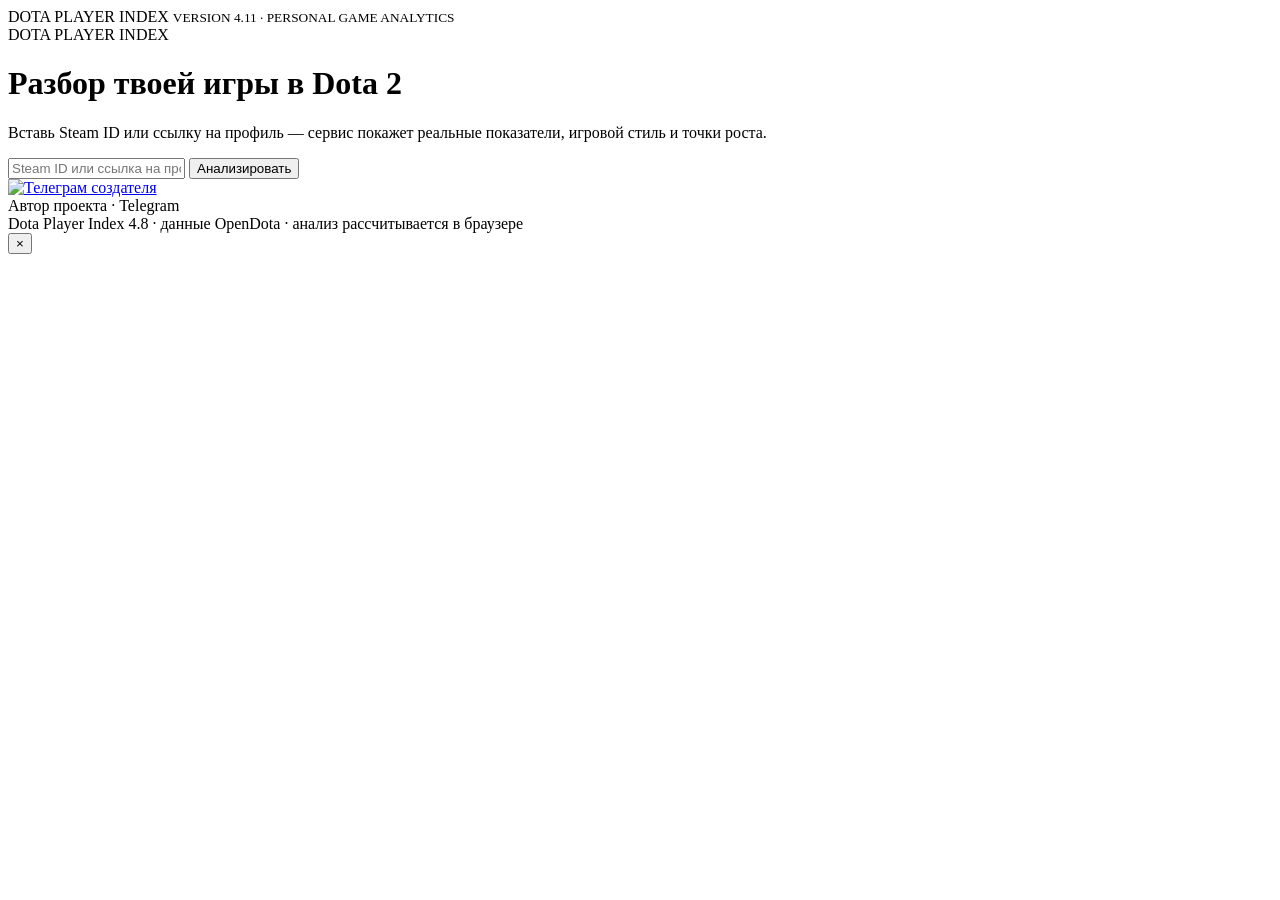
==== commit f448a57c: "Add shareable player links with automatic analysis" ====
--- a/index.html
+++ b/index.html
@@ -1,41 +1,42 @@
-<!doctype html>
-<html lang="ru">
-<head>
-<meta charset="utf-8">
-<meta name="viewport" content="width=device-width,initial-scale=1">
-<title>Dota Player Index 4.21 · Modular</title>
-<link rel="stylesheet" href="css/style.css">
-</head>
-<body>
-<div class="wrap">
-<header class="top">
-  <div class="brand">DOTA PLAYER INDEX <small>VERSION 4.11 · PERSONAL GAME ANALYTICS</small></div>
-  
-</header>
-
-<div class="landing" id="landing">
-  <div class="landingBox">
-    <div class="landingKicker">DOTA PLAYER INDEX</div>
-    <h1>Разбор твоей игры в Dota 2</h1>
-    <p>Вставь Steam ID или ссылку на профиль — сервис покажет реальные показатели, игровой стиль и точки роста.</p>
-    <div class="search">
-      <input id="steam" placeholder="Steam ID или ссылка на профиль Steam" value="">
-      <button class="btn" id="load">Анализировать</button>
-    </div>
-    <a class="telegramCard" href="https://t.me/chinasd787" target="_blank" rel="noopener" aria-label="Telegram создателя">
-      <img src="assets/telegram-creator.png" alt="Телеграм создателя">
-    </a>
-    <div class="landingTelegram">Автор проекта · Telegram</div>
-  </div>
-</div>
-
-<div id="app"></div>
-
-<footer>Dota Player Index 4.8 · данные OpenDota · анализ рассчитывается в браузере</footer>
-</div>
-
-<div class="modal" id="modal"><div class="modalBox"><button class="close" onclick="closeModal()">×</button><div id="modalContent"></div></div></div>
-
-<script src="js/app.js"></script>
-</body>
-</html>+<!doctype html>
+<html lang="ru">
+<head>
+<meta charset="utf-8">
+<meta name="viewport" content="width=device-width,initial-scale=1">
+<base href="/dota-player-index/">
+<title>Dota Player Index 4.21 · Modular</title>
+<link rel="stylesheet" href="css/style.css">
+</head>
+<body>
+<div class="wrap">
+<header class="top">
+  <div class="brand">DOTA PLAYER INDEX <small>VERSION 4.11 · PERSONAL GAME ANALYTICS</small></div>
+  
+</header>
+
+<div class="landing" id="landing">
+  <div class="landingBox">
+    <div class="landingKicker">DOTA PLAYER INDEX</div>
+    <h1>Разбор твоей игры в Dota 2</h1>
+    <p>Вставь Steam ID или ссылку на профиль — сервис покажет реальные показатели, игровой стиль и точки роста.</p>
+    <div class="search">
+      <input id="steam" placeholder="Steam ID или ссылка на профиль Steam" value="">
+      <button class="btn" id="load">Анализировать</button>
+    </div>
+    <a class="telegramCard" href="https://t.me/chinasd787" target="_blank" rel="noopener" aria-label="Telegram создателя">
+      <img src="assets/telegram-creator.png" alt="Телеграм создателя">
+    </a>
+    <div class="landingTelegram">Автор проекта · Telegram</div>
+  </div>
+</div>
+
+<div id="app"></div>
+
+<footer>Dota Player Index 4.8 · данные OpenDota · анализ рассчитывается в браузере</footer>
+</div>
+
+<div class="modal" id="modal"><div class="modalBox"><button class="close" onclick="closeModal()">×</button><div id="modalContent"></div></div></div>
+
+<script src="js/app.js"></script>
+</body>
+</html>
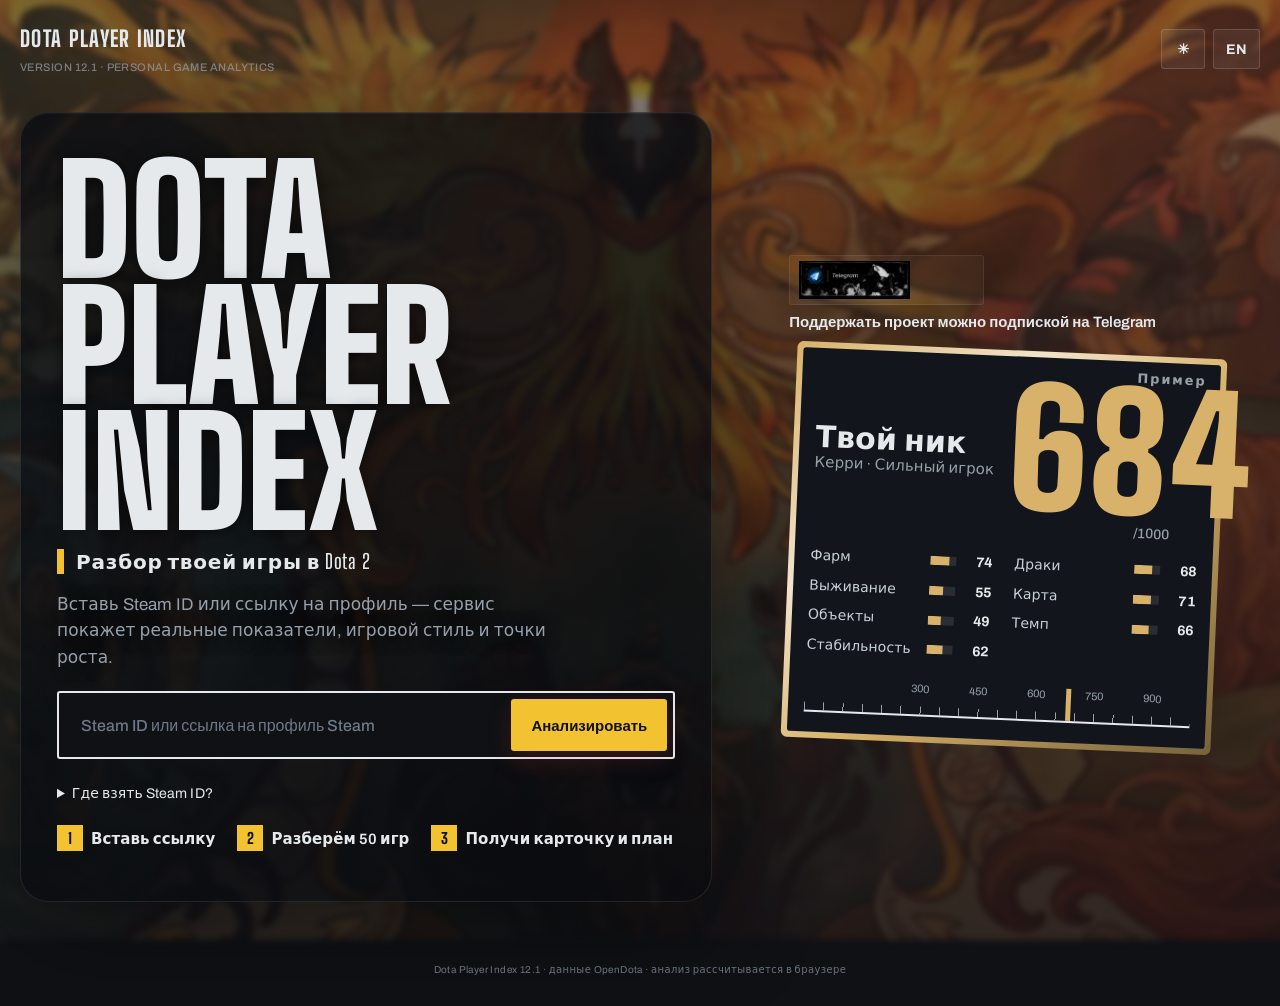
==== commit d84d3895: "Add files via upload" ====
--- a/index.html
+++ b/index.html
@@ -1,42 +1,67 @@
-<!doctype html>
-<html lang="ru">
-<head>
-<meta charset="utf-8">
-<meta name="viewport" content="width=device-width,initial-scale=1">
-<base href="/dota-player-index/">
-<title>Dota Player Index 4.21 · Modular</title>
-<link rel="stylesheet" href="css/style.css">
-</head>
-<body>
-<div class="wrap">
-<header class="top">
-  <div class="brand">DOTA PLAYER INDEX <small>VERSION 4.11 · PERSONAL GAME ANALYTICS</small></div>
-  
-</header>
-
-<div class="landing" id="landing">
-  <div class="landingBox">
-    <div class="landingKicker">DOTA PLAYER INDEX</div>
-    <h1>Разбор твоей игры в Dota 2</h1>
-    <p>Вставь Steam ID или ссылку на профиль — сервис покажет реальные показатели, игровой стиль и точки роста.</p>
-    <div class="search">
-      <input id="steam" placeholder="Steam ID или ссылка на профиль Steam" value="">
-      <button class="btn" id="load">Анализировать</button>
-    </div>
-    <a class="telegramCard" href="https://t.me/chinasd787" target="_blank" rel="noopener" aria-label="Telegram создателя">
-      <img src="assets/telegram-creator.png" alt="Телеграм создателя">
-    </a>
-    <div class="landingTelegram">Автор проекта · Telegram</div>
-  </div>
-</div>
-
-<div id="app"></div>
-
-<footer>Dota Player Index 4.8 · данные OpenDota · анализ рассчитывается в браузере</footer>
-</div>
-
-<div class="modal" id="modal"><div class="modalBox"><button class="close" onclick="closeModal()">×</button><div id="modalContent"></div></div></div>
-
-<script src="js/app.js"></script>
-</body>
-</html>
+<!doctype html>
+<html lang="ru">
+<head>
+<meta charset="utf-8">
+<meta name="viewport" content="width=device-width,initial-scale=1">
+<title>Dota Player Index 12.1</title>
+<meta name="description" content="Разбор профиля Dota 2: Player Index, роль, стиль игры и план на ближайшие игры.">
+<meta name="theme-color" content="#0b0e13">
+<link rel="preconnect" href="https://fonts.googleapis.com"><link rel="preconnect" href="https://fonts.gstatic.com" crossorigin>
+<link rel="stylesheet" href="https://fonts.googleapis.com/css2?family=Big+Shoulders+Display:wght@700;800;900&family=Archivo:wght@400;500;600;700&display=swap">
+<link rel="stylesheet" href="css/style.css">
+<link rel="stylesheet" href="css/theme.css">
+<link rel="stylesheet" href="css/light.css">
+<link rel="stylesheet" href="css/v6.css">
+<link rel="stylesheet" href="css/v7.css">
+<link rel="stylesheet" href="css/v8.css">
+<link rel="stylesheet" href="css/train.css">
+<link rel="stylesheet" href="css/v12.css">
+<link rel="manifest" href="manifest.webmanifest">
+<link rel="apple-touch-icon" href="assets/icon-192.png">
+<meta property="og:type" content="website"><meta property="og:title" content="Dota Player Index — разбор твоей игры"><meta property="og:description" content="Player Index, роль, стиль игры и план на ближайшие 10 игр.">
+<!-- для превью в Telegram добавь: <meta property="og:image" content="https://ТВОЙ-ДОМЕН/assets/icon-512.png"> -->
+</head>
+<body>
+<div class="wrap">
+<header class="top">
+  <div class="brand">DOTA PLAYER INDEX <small>VERSION 12.1 · PERSONAL GAME ANALYTICS</small></div>
+  
+</header>
+
+<div class="landing" id="landing">
+  <div class="landingBox">
+    <h1><span>Dota</span><span>Player</span><span>Index</span></h1>
+    <div class="landingTag">Разбор твоей игры в Dota 2</div>
+    <p>Вставь Steam ID или ссылку на профиль — сервис покажет реальные показатели, игровой стиль и точки роста.</p>
+    <div class="search">
+      <input id="steam" placeholder="Steam ID или ссылка на профиль Steam" value="">
+      <button class="btn" id="load">Анализировать</button>
+    </div>
+    <div class="landingRecent" id="recent"></div>
+    <details class="landingHelp"><summary>Где взять Steam ID?</summary><p>Открой свой профиль в Steam и скопируй адрес страницы вида steamcommunity.com/profiles/число — или вставь само число. Если в адресе имя вместо цифр (/id/имя), найди числовой ID на steamid.io.</p></details>
+    <ol class="landingSteps"><li>Вставь ссылку</li><li>Разберём 50 игр</li><li>Получи карточку и план</li></ol>
+  </div>
+  <div class="landingSide">
+    <a class="telegramCard" href="https://t.me/chinasd787" target="_blank" rel="noopener" aria-label="Telegram создателя"><img src="assets/telegram-creator.png" alt="Телеграм создателя"></a>
+    <div class="landingTelegram">Поддержать проект можно подпиской на Telegram</div>
+    <aside class="landingSample" id="sample" aria-hidden="true"></aside>
+  </div>
+</div>
+
+<div id="app"></div>
+
+<footer>Dota Player Index 12.1 · данные OpenDota · анализ рассчитывается в браузере</footer>
+</div>
+
+<div class="modal" id="modal"><div class="modalBox"><button class="close" onclick="closeModal()">×</button><div id="modalContent"></div></div></div>
+
+<script src="js/app.js"></script>
+<script src="js/enhance.js"></script>
+<script src="js/v6.js"></script>
+<script src="js/v7.js"></script>
+<script src="js/v8.js"></script>
+<script src="js/train.js"></script>
+<script src="js/v10.js"></script>
+<script src="js/v12.js"></script>
+</body>
+</html>
--- a/css/style.css
+++ b/css/style.css
@@ -1,6 +1,6 @@
 :root{--bg:#090b0f;--card:rgba(16,19,25,.88);--line:rgba(255,255,255,.08);--text:#f2f4f7;--muted:#929aa7;--red:#e34b3f;--gold:#e5b85c;--green:#55c58a}
 *{box-sizing:border-box}html{scroll-behavior:smooth}body{margin:0;background:var(--bg);color:var(--text);font:15px/1.5 Inter,system-ui,-apple-system,Segoe UI,sans-serif}
-body:before{content:"";position:fixed;inset:0;background:linear-gradient(180deg,rgba(4,6,9,.58),#090b0f 82%),url("../assets/dota-background.png") center/cover no-repeat;filter:saturate(.75);z-index:-2}
+body:before{content:"";position:fixed;inset:0;background:linear-gradient(180deg,rgba(4,6,9,.58),#090b0f 82%),url("../assets/bg-main.webp") center/cover no-repeat;filter:saturate(.75);z-index:-2}
 body:after{content:"";position:fixed;inset:0;background:radial-gradient(circle at 50% 0,rgba(227,75,63,.09),transparent 38%);z-index:-1;pointer-events:none}
 a{color:inherit}.wrap{width:min(1180px,calc(100% - 28px));margin:auto}.top{padding:24px 0 12px;display:flex;justify-content:space-between;align-items:center;gap:14px}.brand{font-weight:800;letter-spacing:.08em}.brand small{display:block;color:var(--muted);font-weight:500;letter-spacing:0;font-size:11px}.creator{font-size:12px;color:var(--muted);text-decoration:none}.search{display:flex;gap:10px;margin:18px 0 28px}.search input{flex:1;background:rgba(12,15,20,.92);border:1px solid var(--line);border-radius:12px;color:white;padding:13px 14px;outline:none}.btn{border:0;border-radius:11px;padding:12px 16px;background:var(--red);color:#fff;font-weight:750;cursor:pointer}.btn.secondary{background:#171b22;border:1px solid var(--line)}.btn:disabled{opacity:.5;cursor:wait}
 .hero{display:grid;grid-template-columns:1.25fr .75fr;gap:16px}.card{background:var(--card);border:1px solid var(--line);border-radius:18px;box-shadow:0 14px 50px rgba(0,0,0,.22)}.profile{padding:22px}.identity{display:flex;gap:15px;align-items:center}.avatar{width:68px;height:68px;border-radius:16px;object-fit:cover;background:#171b22}.name{font-size:25px;font-weight:850}.sub{color:var(--muted);font-size:13px}.indexbox{padding:22px;display:flex;align-items:center;justify-content:center;flex-direction:column;text-align:center}.index{font-size:70px;line-height:1;font-weight:900;letter-spacing:-.05em}.trend{color:var(--green);font-weight:750;margin-top:6px}.eyebrow{font-size:11px;color:var(--muted);letter-spacing:.12em;font-weight:800}.dna{margin-top:22px;padding-top:20px;border-top:1px solid var(--line)}.dna strong{display:block;font-size:20px;margin:3px 0 8px}.pill{display:inline-block;background:#1a1f27;border:1px solid var(--line);padding:5px 9px;border-radius:99px;font-size:11px;color:#cbd1da}
@@ -159,7 +159,7 @@
   --green:#5bd08d;
 }
 body{font-size:14px;letter-spacing:.005em;overflow-x:hidden}
-body:before{background:linear-gradient(180deg,rgba(3,5,8,.48),rgba(5,7,10,.88) 76%,#07090d),url("../assets/dota-background.png") center/cover no-repeat;filter:saturate(.72) contrast(1.03)}
+body:before{background:linear-gradient(180deg,rgba(3,5,8,.48),rgba(5,7,10,.88) 76%,#07090d),url("../assets/bg-main.webp") center/cover no-repeat;filter:saturate(.72) contrast(1.03)}
 body:after{background:radial-gradient(circle at 50% 0,rgba(228,78,67,.12),transparent 34%),linear-gradient(90deg,rgba(0,0,0,.18),transparent 30%,transparent 70%,rgba(0,0,0,.18))}
 .wrap{width:min(1240px,calc(100% - 30px))}
 .top{padding:22px 0 16px;position:relative}.brand{font-size:13px;letter-spacing:.14em}.brand small{margin-top:3px;opacity:.7}
--- a/css/theme.css
+++ b/css/theme.css
@@ -0,0 +1,70 @@
+/* Dota Player Index 5.0 — слой оформления поверх style.css */
+:root{--bg:#0b0e13;--card:rgba(19,23,31,.92);--line:rgba(255,255,255,.09);--text:#eef1f5;--muted:#9aa3b2;--red:#ef5b50;--gold:#d8b26a;--green:#62d6a4;
+--display:'Big Shoulders Display','Arial Narrow',system-ui,sans-serif;--r-lg:22px;--r-md:14px;--r-sm:10px}
+body{font:16px/1.55 Archivo,Inter,system-ui,-apple-system,'Segoe UI',sans-serif;-webkit-font-smoothing:antialiased}
+body:before{background:linear-gradient(180deg,rgba(7,9,13,.5),#0b0e13 70%),url("../assets/bg-main.webp") center top/cover no-repeat;filter:saturate(.7)}
+/* Radiant слева, Dire справа — отсылка к двум сторонам карты */
+body:after{background:radial-gradient(ellipse 60% 40% at 0 0,rgba(98,214,164,.10),transparent 70%),radial-gradient(ellipse 60% 40% at 100% 0,rgba(239,91,80,.12),transparent 70%)}
+:focus-visible{outline:2px solid var(--gold);outline-offset:2px}
+h1,h2,.v4name,.v4dna,.index{font-family:var(--display);letter-spacing:.01em}
+.brand{font-family:var(--display);font-size:22px;letter-spacing:.06em}
+.brand small{font-family:Archivo,sans-serif;font-weight:500;letter-spacing:.04em;color:var(--muted)}
+.card{border-radius:var(--r-lg);background:var(--card);border-color:var(--line);box-shadow:0 18px 50px rgba(0,0,0,.3)}
+/* заголовки разделов: обычный регистр вместо капса */
+.section h2,.v4main h2{text-transform:lowercase;font-size:26px;font-weight:700;letter-spacing:.01em}
+.section h2::first-letter,.v4main h2::first-letter{text-transform:uppercase}
+.btn{min-height:46px;padding:0 20px;border-radius:12px;border:0;background:linear-gradient(180deg,#f0685d,#c9453b);color:#fff;font:700 15px Archivo,sans-serif;cursor:pointer;transition:transform .12s,filter .12s}
+.btn:hover{filter:brightness(1.08)}.btn:active{transform:translateY(1px)}
+.btn.secondary{background:rgba(255,255,255,.06);border:1px solid var(--line);color:var(--text)}
+.btn:disabled{opacity:.6;cursor:wait}
+/* лендинг */
+.landing{min-height:62vh;display:grid;place-items:center;padding:20px 0 40px}
+.landingBox{text-align:center;max-width:720px}
+.landingBox h1{font-size:clamp(40px,8vw,76px);line-height:.98;font-weight:800;margin:6px 0 14px}
+.landingBox p{color:var(--muted);font-size:18px;max-width:560px;margin:0 auto 22px}
+.landingKicker{font-family:var(--display);font-size:15px;letter-spacing:.2em;color:var(--gold)}
+.search{display:flex;gap:10px;padding:8px;border:1px solid var(--line);border-radius:18px;background:rgba(10,13,18,.78);backdrop-filter:blur(8px)}
+.search input{flex:1;min-width:0;min-height:50px;padding:0 16px;border:0;background:transparent;color:var(--text);font:500 16px Archivo,sans-serif;outline:0}
+.search input::placeholder{color:#6f7888}
+.search:focus-within{border-color:var(--gold);box-shadow:0 0 0 3px rgba(216,178,106,.15)}
+.landingPoints{list-style:none;display:flex;flex-wrap:wrap;gap:8px;justify-content:center;margin:16px 0 8px;padding:0}
+.landingPoints li{padding:6px 13px;border:1px solid var(--line);border-radius:999px;color:var(--muted);font-size:14px;background:rgba(255,255,255,.03)}
+/* плашка «Класс игры» */
+.dpiVerdict{display:grid;grid-template-columns:auto 1fr auto;gap:18px;align-items:center;margin:6px 0 14px;padding:16px 20px;border-radius:var(--r-lg);border:1px solid rgba(216,178,106,.35);background:linear-gradient(90deg,rgba(216,178,106,.14),rgba(19,23,31,.92) 55%)}
+.dpiTierName{display:block;font-family:var(--display);font-size:34px;font-weight:800;line-height:1;color:var(--gold)}
+.dpiTierSub{display:block;color:var(--muted);font-size:13px;margin-top:4px}
+.dpiBar{height:8px;border-radius:99px;background:rgba(255,255,255,.09);overflow:hidden}
+.dpiBar i{display:block;height:100%;border-radius:99px;background:linear-gradient(90deg,var(--gold),#f3d59a)}
+.dpiNext small{display:block;margin-top:6px;color:var(--muted);font-size:13px}
+/* липкая навигация */
+.dpiNav{position:sticky;top:0;z-index:12;display:flex;gap:6px;align-items:center;margin:0 -2px 14px;padding:8px 2px;background:linear-gradient(#0b0e13 70%,transparent);overflow-x:auto;scrollbar-width:none}
+.dpiNav::-webkit-scrollbar{display:none}
+.dpiNav button{flex:none;min-height:40px;padding:0 15px;border-radius:999px;border:1px solid var(--line);background:rgba(19,23,31,.95);color:var(--muted);font:600 14px Archivo,sans-serif;cursor:pointer;white-space:nowrap}
+.dpiNav button.on{color:#14110a;background:var(--gold);border-color:var(--gold)}
+.dpiNav .dpiNew{margin-left:auto;color:var(--text)}
+/* главный экран результата */
+.v4hero{gap:18px}
+.v4index{border-color:rgba(216,178,106,.3);background:radial-gradient(circle at 50% 0,rgba(216,178,106,.12),transparent 60%),var(--card)}
+.indexRing{width:min(230px,62vw);height:min(230px,62vw);box-shadow:0 0 60px rgba(216,178,106,.14)}
+.index{font-size:clamp(64px,16vw,88px);font-weight:800;color:var(--text)}
+.indexRingInner span{color:var(--muted);font-size:14px}
+.trend{font-weight:700;color:var(--green)}
+.v4dna{font-size:clamp(34px,6vw,54px);font-weight:800;line-height:1;color:var(--gold)}
+.v4actions{display:flex;flex-wrap:wrap;gap:8px}
+.stat,.metric,.v4indexStat,.v4heroPill{border-radius:var(--r-md)}
+.g5panel,.v4insightCard,.g5upgradeCard,.g5finalPanel,.section{border-radius:var(--r-lg)}
+.section{padding:24px}
+.dpiToast{position:fixed;left:50%;bottom:22px;transform:translateX(-50%);z-index:40;padding:12px 18px;border-radius:12px;background:#f3d59a;color:#14110a;font-weight:700;box-shadow:0 10px 30px rgba(0,0,0,.5)}
+section[id],.v4hero,.g5overview{scroll-margin-top:62px}
+/* телефон: сначала индекс, потом разбор; крупные зоны нажатия */
+@media(max-width:900px){
+ .v4hero{display:flex;flex-direction:column}.v4index{order:-1;min-height:0}
+ .dpiVerdict{grid-template-columns:1fr;gap:12px}.dpiVerdict .btn{width:100%}
+}
+@media(max-width:600px){
+ .wrap{width:calc(100% - 20px)}.section{padding:18px}
+ .section h2,.v4main h2{font-size:23px}
+ .search{flex-direction:column}.search .btn{width:100%}
+ .v4actions .btn{flex:1 1 100%}
+}
+@media(prefers-reduced-motion:reduce){*{animation:none!important;transition:none!important;scroll-behavior:auto!important}}
--- a/css/light.css
+++ b/css/light.css
@@ -0,0 +1,33 @@
+/* Автогенерация: светлая тема для жёстко тёмных блоков старого style.css (базовая) */
+html[data-theme=light] .search input,
+html[data-theme=light] .btn.secondary,
+html[data-theme=light] .avatar,
+html[data-theme=light] .pill,
+html[data-theme=light] .bar,
+html[data-theme=light] .stage .track,
+html[data-theme=light] .loadingScreen,
+html[data-theme=light] .loadingProgress,
+html[data-theme=light] .heroVisual,
+html[data-theme=light] .modal,
+html[data-theme=light] .modalBox,
+html[data-theme=light] .v4miniTrack,
+html[data-theme=light] .comparePlayerForm input,
+html[data-theme=light] .compareAvatar,
+html[data-theme=light] .v4signalTrack,
+html[data-theme=light] .card,
+html[data-theme=light] .landingBox,
+html[data-theme=light] .g5dnaRing span{background:var(--card)!important}
+html[data-theme=light] .pill,
+html[data-theme=light] .wrFill span,
+html[data-theme=light] .missionStat,
+html[data-theme=light] .loadingStats b,
+html[data-theme=light] .landingTelegram:hover,
+html[data-theme=light] .recent50Head .label,
+html[data-theme=light] .v4summary b,
+html[data-theme=light] .comparePlayerForm input,
+html[data-theme=light] .metricEmoji,
+html[data-theme=light] .rolePill b,
+html[data-theme=light] .v4signalHead b,
+html[data-theme=light] .v4signalRepeat b,
+html[data-theme=light] .g5upgradeMeta b,
+html[data-theme=light] .g5formWindows b{color:var(--text)!important}
--- a/css/v6.css
+++ b/css/v6.css
@@ -0,0 +1,21 @@
+/* 6.0: карточка игрока, лента, сворачиваемые разделы, нижняя навигация */
+.pcard{--tc:#d8b26a;position:relative;margin:0 0 14px;padding:22px;border-radius:26px;border:2px solid var(--tc);background:radial-gradient(circle at 100% 0,color-mix(in srgb,var(--tc) 22%,transparent),transparent 55%),linear-gradient(160deg,#171d28,#0d1118);box-shadow:0 0 50px color-mix(in srgb,var(--tc) 18%,transparent)}
+.pcTop{display:grid;grid-template-columns:auto 1fr auto;gap:14px;align-items:center}
+.pcTop img{width:72px;height:72px;border-radius:50%;border:3px solid var(--tc);object-fit:cover}
+.pcWho b{display:block;font:800 30px/1 var(--display)}.pcWho span{color:var(--muted);font-size:15px}
+.pcIdx{font:800 clamp(64px,15vw,96px)/.9 var(--display);color:var(--tc);text-align:right}.pcIdx small{display:block;font:500 14px Archivo,sans-serif;color:var(--muted)}
+.pcAxes{display:grid;grid-template-columns:1fr 1fr;gap:8px 22px;margin-top:18px}
+.pcAxes div{display:grid;grid-template-columns:96px 1fr 26px;gap:8px;align-items:center;font-size:14px}
+.pcAxes span{color:#c9d0db}.pcAxes em{font-style:normal;font-weight:700;text-align:right}
+.pcAxes i{height:7px;border-radius:9px;background:rgba(255,255,255,.1);overflow:hidden}.pcAxes u{display:block;height:100%;background:var(--tc);border-radius:9px}
+.pcNote{margin-top:14px;color:var(--muted);font-size:13px}.pcBtns{display:flex;gap:8px;flex-wrap:wrap;margin-top:14px}
+.pcFeed{display:grid;grid-template-columns:1fr 1fr;gap:14px;margin-bottom:16px}.pcFeed .card{padding:20px}
+.pcFeed h3{margin:0 0 8px;font:700 22px var(--display)}.pcToday{border-color:rgba(98,214,164,.45)}.pcToday b{font-size:18px}
+.pcFeed p{margin:6px 0;color:#c9d0db}.pcTrend svg{width:100%;height:auto;display:block}
+.section>h2{cursor:pointer;display:flex;justify-content:space-between;align-items:center;gap:10px}
+.section>h2::after{content:"−";font:600 24px Archivo,sans-serif;color:var(--muted)}
+.section.col>h2::after{content:"+"}.section.col>*:not(h2){display:none}.section.col>h2{margin-bottom:0}
+@media(max-width:900px){.pcFeed{grid-template-columns:1fr}}
+@media(max-width:600px){.pcAxes{grid-template-columns:1fr}.pcTop{grid-template-columns:auto 1fr}.pcIdx{grid-column:1/-1;text-align:left}.pcBtns .btn{flex:1 1 100%}}
+@media(max-width:700px){#app{padding-bottom:76px}
+ .dpiNav{position:fixed;top:auto;bottom:0;left:0;right:0;margin:0;padding:8px 10px calc(8px + env(safe-area-inset-bottom));background:rgba(11,14,19,.96);border-top:1px solid var(--line);z-index:30}}
--- a/css/v7.css
+++ b/css/v7.css
@@ -0,0 +1,17 @@
+/* 7.0: дуэль, сравнение периодов, переключатели, светлая тема */
+.dpiTools{display:flex;gap:8px}.dpiTools button{min-width:44px;min-height:40px;padding:0 12px;border-radius:999px;border:1px solid var(--line);background:rgba(255,255,255,.06);color:var(--text);font:700 14px Archivo,sans-serif;cursor:pointer}
+.v4heroPill{cursor:pointer}
+.duel{width:100%;border-collapse:collapse;margin:12px 0}.duel th,.duel td{padding:9px 6px;border-bottom:1px solid var(--line);text-align:center;font-weight:500}
+.duel th{color:var(--muted);font-weight:500;width:42%}.duel td{font:700 20px var(--display)}.duel thead td{font-size:15px;color:var(--muted)}
+.duel tr.a td:first-child,.duel tr.b td:last-child{color:var(--green)}
+.duelHead{display:grid;grid-template-columns:1fr auto 1fr;gap:12px;align-items:center;text-align:center;font:700 22px var(--display)}.duelHead span{font-size:34px;color:var(--gold)}
+.pcSelf select{margin-left:6px;padding:6px 10px;border-radius:10px;border:1px solid var(--line);background:#10141b;color:var(--text);font:600 15px Archivo,sans-serif}
+.pcSelf{grid-column:1/-1}
+html[data-theme=light]{--bg:#f3f1ec;--card:rgba(255,255,255,.94);--line:rgba(20,24,32,.12);--text:#161a22;--muted:#5d6676;--gold:#9a6f17;--green:#1a8a5c;--red:#c9342a}
+html[data-theme=light] body:before{background:linear-gradient(180deg,rgba(243,241,236,.82),#f3f1ec 70%),url("../assets/bg-main.webp") center top/cover no-repeat;filter:saturate(.5)}
+html[data-theme=light] .indexRing::after{background:#fff}
+html[data-theme=light] .pcard{background:linear-gradient(160deg,#fff,#efeae0)}
+html[data-theme=light] .dpiNav{background:linear-gradient(#f3f1ec 70%,transparent)}
+html[data-theme=light] .dpiNav button,html[data-theme=light] .search,html[data-theme=light] .pcSelf select{background:#fff;color:var(--text)}
+html[data-theme=light] .modalBox{background:#fff;color:var(--text)}
+html[data-theme=light] .btn.secondary{background:rgba(20,24,32,.06);color:var(--text)}
--- a/css/v8.css
+++ b/css/v8.css
@@ -0,0 +1,81 @@
+/* 8.0 «Афиша»: плоские блоки, прямые углы, Radiant/Dire по диагонали, карточка коллекционера */
+:root{--bg:#0F1115;--card:#161A21;--line:rgba(230,233,236,.16);--text:#E6E9EC;--muted:#97A0AB;--green:#1F9D6A;--red:#D8453A;--gold:#F2C230}
+body:before{background:linear-gradient(115deg,rgba(31,157,106,.17) 0 34%,transparent 34% 66%,rgba(216,69,58,.17) 66%);filter:none}
+body:after{display:none}
+.card,.section,.search,.stat,.metric,.v4heroPill,.v4indexStat,.modalBox,.g5panel,.g5upgradeCard,.g5finalPanel,.v4insightCard,.dpiVerdict,.landingPoints li{border-radius:3px;box-shadow:none}
+.card{background:var(--card)}
+.btn{border-radius:3px;background:var(--gold);color:#111;font-weight:700}.btn:hover{filter:none;background:#ffd84d}
+.btn.secondary{background:transparent;border:1.5px solid var(--text);color:var(--text)}
+.section>h2{font-size:clamp(30px,5vw,42px);font-weight:800;line-height:1;border-left:7px solid var(--gold);padding-left:12px;margin-bottom:14px}
+.v4main h2{font-size:22px}
+/* афишный лендинг */
+.landingBox{text-align:left;max-width:860px}
+.landingBox h1{font-size:clamp(56px,13vw,132px);line-height:.88;font-weight:900;text-transform:uppercase;letter-spacing:0}
+.landingBox p{margin-left:0}.landingPoints{justify-content:flex-start}.landingPoints li{border-radius:0;border-color:var(--text);color:var(--text)}
+.landingKicker{color:var(--gold);letter-spacing:.14em}
+.search{border:2px solid var(--text);background:var(--bg);padding:6px;backdrop-filter:none}.search:focus-within{border-color:var(--gold);box-shadow:none}
+/* вкладки вместо пилюль */
+.dpiNav{gap:2px;background:var(--bg);border-bottom:1px solid var(--line)}
+.dpiNav button{border-radius:0;border:0;border-bottom:3px solid transparent;background:none;color:var(--muted)}
+.dpiNav button.on{background:none;color:var(--text);border-bottom-color:var(--gold)}
+.dpiVerdict{border:0;border-left:8px solid var(--gold);background:var(--card)}
+.dpiTierName{font-size:40px;font-weight:900;color:var(--text)}
+.dpiBar{border-radius:0;height:10px;background:repeating-linear-gradient(90deg,rgba(255,255,255,.16) 0 2px,transparent 2px 10%)}.dpiBar i{border-radius:0;background:var(--gold)}
+/* старый блок индекса без кольца: просто гигантская цифра */
+.v4index{background:var(--card);border-color:var(--line)}
+.indexRing{width:auto;height:auto;margin:0;border-radius:0;background:none!important;box-shadow:none}
+.indexRing::before,.indexRing::after{display:none}
+.index{font-size:clamp(88px,22vw,150px);font-weight:900;line-height:.85}
+/* карточка коллекционера */
+.pcard{border:0;border-radius:6px;padding:30px 26px;isolation:isolate;box-shadow:none;background:linear-gradient(135deg,var(--tc),color-mix(in srgb,var(--tc) 35%,#fff) 30%,var(--tc) 55%,color-mix(in srgb,var(--tc) 55%,#000) 100%)}
+.pcard::before{content:"";position:absolute;inset:6px;border-radius:3px;background:#12161C;z-index:-1}
+.pcIdx{font-size:clamp(92px,24vw,160px);font-weight:900}
+.pcTop img{border-radius:3px;border-width:2px}
+.pcAxes i,.pcAxes u{border-radius:0}.pcAxes i{height:9px}
+.pcSerial{position:absolute;top:14px;right:20px;font:700 13px var(--display);letter-spacing:.14em;color:var(--muted)}
+.pcStamp{position:absolute;right:22px;bottom:70px;transform:rotate(-8deg);padding:2px 10px;border:2px solid var(--tc);color:var(--tc);font:800 16px var(--display);letter-spacing:.08em;opacity:.85;pointer-events:none}
+.pcRuler{position:relative;height:36px;margin-top:20px;border-bottom:2px solid var(--text);background:repeating-linear-gradient(90deg,var(--muted) 0 1px,transparent 1px 5%) bottom/100% 8px no-repeat}
+.pcRuler span{position:absolute;top:0;transform:translateX(-50%);font-size:11px;color:var(--muted)}
+.pcRuler b{position:absolute;bottom:0;width:5px;height:32px;background:var(--tc);transform:translateX(-50%)}
+.pcFeed .card{border-left:4px solid var(--text)}.pcToday{border-left-color:var(--green)!important}
+.duel td{font-weight:800}.pcSelf select{border-radius:0}
+.dpiTools button{border-radius:3px}
+.dpiToast{border-radius:3px;background:var(--gold)}
+/* светлая тема — равноправная */
+html[data-theme=light]{--bg:#ECEEF0;--card:#FFFFFF;--line:rgba(15,17,21,.2);--text:#0F1115;--muted:#555E6A;--gold:#D9A800}
+html[data-theme=light] body:before{background:linear-gradient(115deg,rgba(31,157,106,.14) 0 34%,transparent 34% 66%,rgba(216,69,58,.14) 66%);filter:none}
+html[data-theme=light] .pcard::before{background:#fff}
+html[data-theme=light] .dpiNav,html[data-theme=light] .search{background:var(--bg)}
+html[data-theme=light] .dpiTierName,html[data-theme=light] .v4dna{color:var(--text)}
+@media(max-width:600px){.pcStamp{bottom:auto;top:44px;right:16px}}
+/* 8.1: арт-фон. Лендинг: лёгкое размытие. Профиль: сильнее размыт и затемнён */
+body:before{inset:-40px;background:linear-gradient(180deg,rgba(11,14,19,.32),rgba(11,14,19,.74)),linear-gradient(115deg,rgba(31,157,106,.12) 0 34%,transparent 34% 66%,rgba(216,69,58,.12) 66%),url("../assets/bg-main.webp") center/cover no-repeat;filter:blur(3px) saturate(.95);transition:filter .6s ease}
+body.results:before{filter:blur(16px) saturate(.8)}
+body.results:after{display:block;content:"";position:fixed;inset:0;z-index:-1;pointer-events:none;background:rgba(11,14,19,.55)}
+html[data-theme=light] body:before{background:linear-gradient(180deg,rgba(236,238,240,.62),rgba(236,238,240,.9)),url("../assets/bg-main.webp") center/cover no-repeat}
+html[data-theme=light] body.results:after{background:rgba(236,238,240,.5)}
+.landingBox h1,.landingBox p{text-shadow:0 2px 18px rgba(0,0,0,.55)}
+html[data-theme=light] .landingBox h1,html[data-theme=light] .landingBox p{text-shadow:none}
+/* 8.2: главная */
+.landing{min-height:70vh;display:grid;gap:36px;align-items:center;place-items:center stretch}
+@media(min-width:960px){.landing{grid-template-columns:minmax(0,1.15fr) minmax(0,.85fr)}}
+.landingBox h1{font-size:clamp(68px,17vw,150px);line-height:.84;font-weight:900;margin:0 0 14px}
+.landingBox h1 span{display:block}
+.landingTag{font:600 20px var(--display);letter-spacing:.04em;border-left:7px solid var(--gold);padding-left:12px;margin-bottom:18px}
+.landingBox p{font-size:17px;max-width:520px;margin:0 0 20px}
+.landingRecent{display:flex;flex-wrap:wrap;gap:8px;margin-top:12px}
+.landingRecent button{min-height:38px;padding:0 12px;border:1.5px solid var(--text);border-radius:3px;background:rgba(15,17,21,.6);color:var(--text);font:600 14px Archivo,sans-serif;cursor:pointer}
+.landingRecent button b{color:var(--gold);margin-left:6px}
+.landingHelp{margin-top:12px;color:var(--muted);font-size:14px}.landingHelp summary{cursor:pointer;color:var(--text)}.landingHelp p{margin:8px 0 0;font-size:14px}
+.landingSteps{list-style:none;counter-reset:s;display:flex;flex-wrap:wrap;gap:10px 22px;padding:0;margin:20px 0 6px}
+.landingSteps li{counter-increment:s;font-weight:600;font-size:15px}
+.landingSteps li::before{content:counter(s);display:inline-grid;place-items:center;width:26px;height:26px;margin-right:8px;background:var(--gold);color:#111;font:800 15px var(--display)}
+.landingSample{position:relative;width:100%;max-width:430px;justify-self:center;transform:rotate(2.5deg)}
+.landingSample.pcard{padding:26px 22px}
+@media(max-width:959px){.landingSample{transform:none;max-width:520px;justify-self:start}}
+a.btn{display:inline-flex;align-items:center;justify-content:center;text-decoration:none}
+/* 8.4: Telegram над примером карточки */
+.landingSide{display:flex;flex-direction:column;align-items:flex-start;gap:8px;width:100%;max-width:430px;justify-self:center}
+.landingSide .telegramCard{margin:0;border-radius:3px}
+.landingSide .landingTelegram{margin:0 0 12px;font:600 15px Archivo,sans-serif;letter-spacing:0;text-transform:none;color:var(--text);pointer-events:auto}
+@media(max-width:959px){.landingSide{justify-self:start;max-width:520px}}
--- a/css/train.css
+++ b/css/train.css
@@ -0,0 +1,21 @@
+/* 9.0: Тренировка твоей роли */
+.trainSec{padding:24px;margin-bottom:16px}
+.trainSec>h2{font-size:clamp(30px,5vw,42px);font-weight:800;line-height:1;border-left:7px solid var(--green);padding-left:12px;margin:0 0 14px}
+.trTop{display:flex;justify-content:space-between;align-items:center;gap:10px;flex-wrap:wrap;margin-bottom:14px}
+.trTop select,.trForm input{min-height:42px;padding:0 10px;border:1px solid var(--line);border-radius:3px;background:var(--bg);color:var(--text);font:500 15px Archivo,sans-serif}
+.trCard{border:1px solid var(--line);border-left:6px solid var(--text);padding:18px;margin-bottom:14px;background:rgba(255,255,255,.02)}
+.trCard.main{border-left-color:var(--gold)}
+.trHead{display:flex;justify-content:space-between;gap:10px;align-items:baseline}.trHead h3{margin:0;font:800 28px var(--display)}
+.trTag{font-size:12px;color:var(--muted);letter-spacing:.06em}
+.trMeta{display:flex;flex-wrap:wrap;gap:6px;margin:8px 0}.trMeta span{padding:3px 9px;border:1px solid var(--line);font-size:13px;color:var(--muted)}
+.trCard p{margin:7px 0;color:#c9d0db}.trNote,.trSrc{font-size:13px;color:var(--muted)!important}.trProg{color:var(--text)!important}
+.trStats{display:flex;gap:26px;margin:12px 0 8px}.trStats small{display:block;color:var(--muted);font-size:12px}.trStats b{font:800 30px var(--display)}
+.trHist{display:flex;gap:5px;flex-wrap:wrap;margin-bottom:8px}.trHist i{font:700 13px Archivo,sans-serif;font-style:normal;padding:3px 8px;border:1px solid var(--line);color:var(--muted)}.trHist i.ok{color:var(--green);border-color:var(--green)}
+.trForm{display:flex;flex-wrap:wrap;gap:8px;margin-top:10px}.trForm input[type=number]{width:170px}.trForm input[type=text]{width:140px}
+@media(max-width:600px){.trainSec{padding:16px}.trForm input,.trForm .btn{flex:1 1 100%;width:100%!important}}
+html[data-theme=light] .trCard p{color:#394150}
+
+.trSpark{width:100%;height:60px;display:block;margin:6px 0;color:var(--muted)}
+.trWarn{padding:10px 12px;border:1px solid var(--gold);display:flex;gap:10px;align-items:center;flex-wrap:wrap}
+.dpiCand{display:flex;align-items:center;gap:12px;width:100%;padding:10px 12px;margin-top:8px;border:1px solid var(--line);border-left:5px solid var(--gold);border-radius:3px;background:var(--card);color:var(--text);font:600 16px Archivo,sans-serif;cursor:pointer;text-align:left}
+.dpiCand img{width:40px;height:40px;border-radius:3px;object-fit:cover}.dpiCand small{display:block;color:var(--muted);font-weight:500}
--- a/css/v12.css
+++ b/css/v12.css
@@ -0,0 +1,18 @@
+/* 12.0 */
+.pcTop{grid-template-columns:auto minmax(0,auto) 1fr auto}
+.pcHeroes{display:flex;gap:8px;justify-self:center;align-items:center}
+.pcHeroes img{width:84px;height:48px;object-fit:cover;border-radius:3px;border:1px solid var(--line);background:#0b0e13}
+@media(max-width:900px){.pcHeroes img{width:62px;height:35px}}
+@media(max-width:600px){.pcTop{grid-template-columns:auto 1fr}.pcHeroes{grid-column:1/-1;justify-self:start}}
+.errDet{margin-top:18px;display:grid;gap:12px}.errMeta{margin:0;color:var(--muted);font-size:14px}
+.errCard{border:1px solid var(--line);border-left:5px solid var(--red);padding:16px;background:rgba(255,255,255,.02)}
+.errCard h3{margin:0 0 6px;font:800 26px var(--display)}
+.errNums{display:flex;gap:26px;margin-bottom:8px}.errNums span{color:var(--muted);font-size:13px}.errNums b{display:block;font:800 30px var(--display);color:var(--text)}
+.errCard p{margin:7px 0;color:#c9d0db}html[data-theme=light] .errCard p{color:#394150}
+.pcAxes div{grid-template-columns:112px 1fr 28px}
+@media(max-width:600px){
+ .pcStamp{display:none}
+ .pcHeroes{width:100%;gap:6px;justify-self:stretch}
+ .pcHeroes img{flex:1 1 0;min-width:0;width:0;height:auto;aspect-ratio:16/9}
+}
+.errSub{margin:6px 0 0;font:800 24px var(--display)}
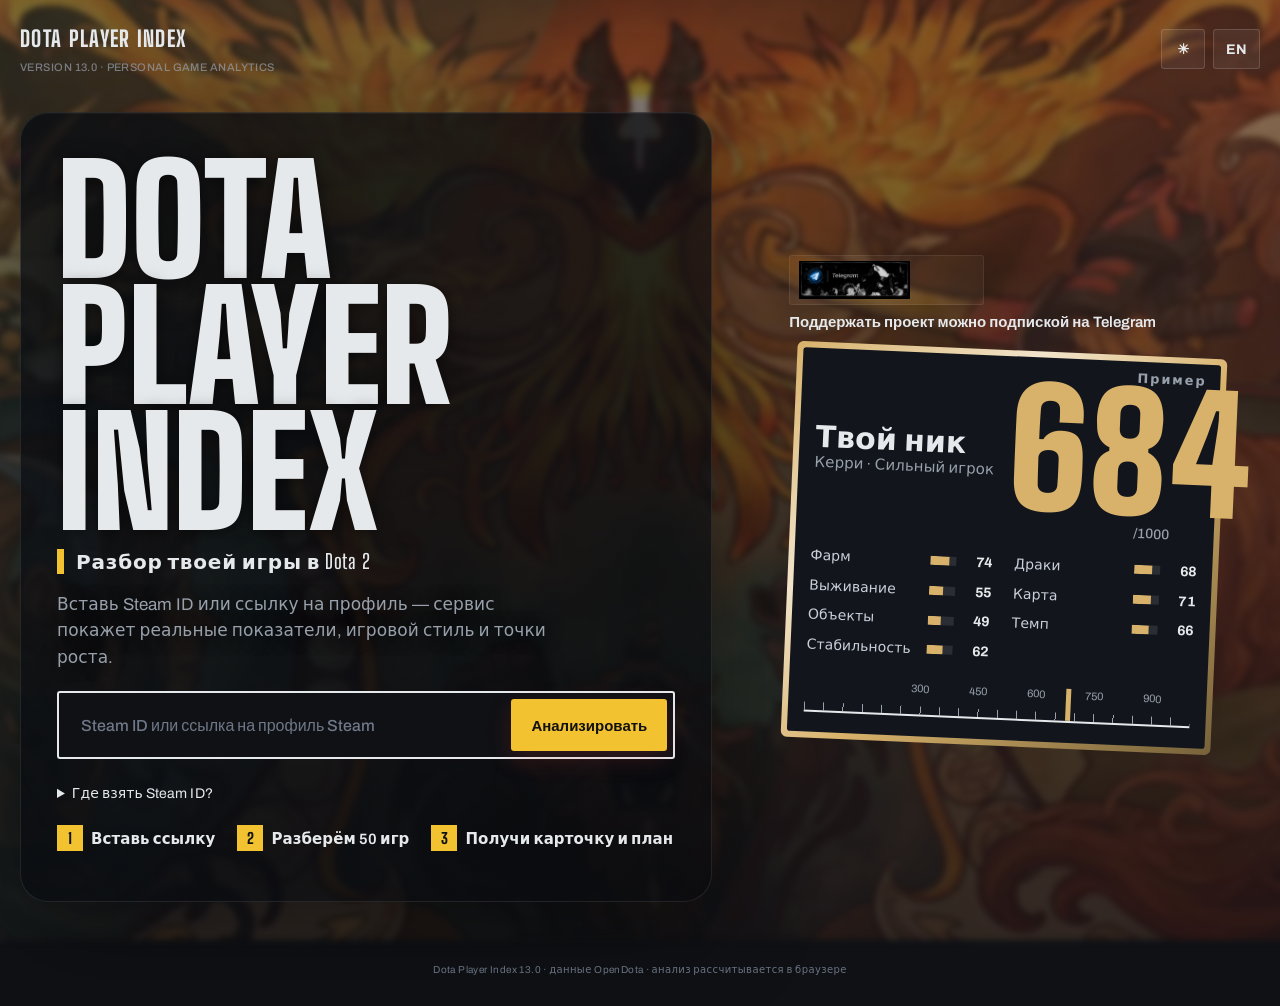
==== commit fdfef9f1: "Add files via upload" ====
--- a/index.html
+++ b/index.html
@@ -3,7 +3,7 @@
 <head>
 <meta charset="utf-8">
 <meta name="viewport" content="width=device-width,initial-scale=1">
-<title>Dota Player Index 12.1</title>
+<title>Dota Player Index 13.0</title>
 <meta name="description" content="Разбор профиля Dota 2: Player Index, роль, стиль игры и план на ближайшие игры.">
 <meta name="theme-color" content="#0b0e13">
 <link rel="preconnect" href="https://fonts.googleapis.com"><link rel="preconnect" href="https://fonts.gstatic.com" crossorigin>
@@ -24,7 +24,7 @@
 <body>
 <div class="wrap">
 <header class="top">
-  <div class="brand">DOTA PLAYER INDEX <small>VERSION 12.1 · PERSONAL GAME ANALYTICS</small></div>
+  <div class="brand">DOTA PLAYER INDEX <small>VERSION 13.0 · PERSONAL GAME ANALYTICS</small></div>
   
 </header>
 
@@ -50,11 +50,12 @@
 
 <div id="app"></div>
 
-<footer>Dota Player Index 12.1 · данные OpenDota · анализ рассчитывается в браузере</footer>
+<footer>Dota Player Index 13.0 · данные OpenDota · анализ рассчитывается в браузере</footer>
 </div>
 
 <div class="modal" id="modal"><div class="modalBox"><button class="close" onclick="closeModal()">×</button><div id="modalContent"></div></div></div>
 
+<script src="js/roles.js"></script>
 <script src="js/app.js"></script>
 <script src="js/enhance.js"></script>
 <script src="js/v6.js"></script>
